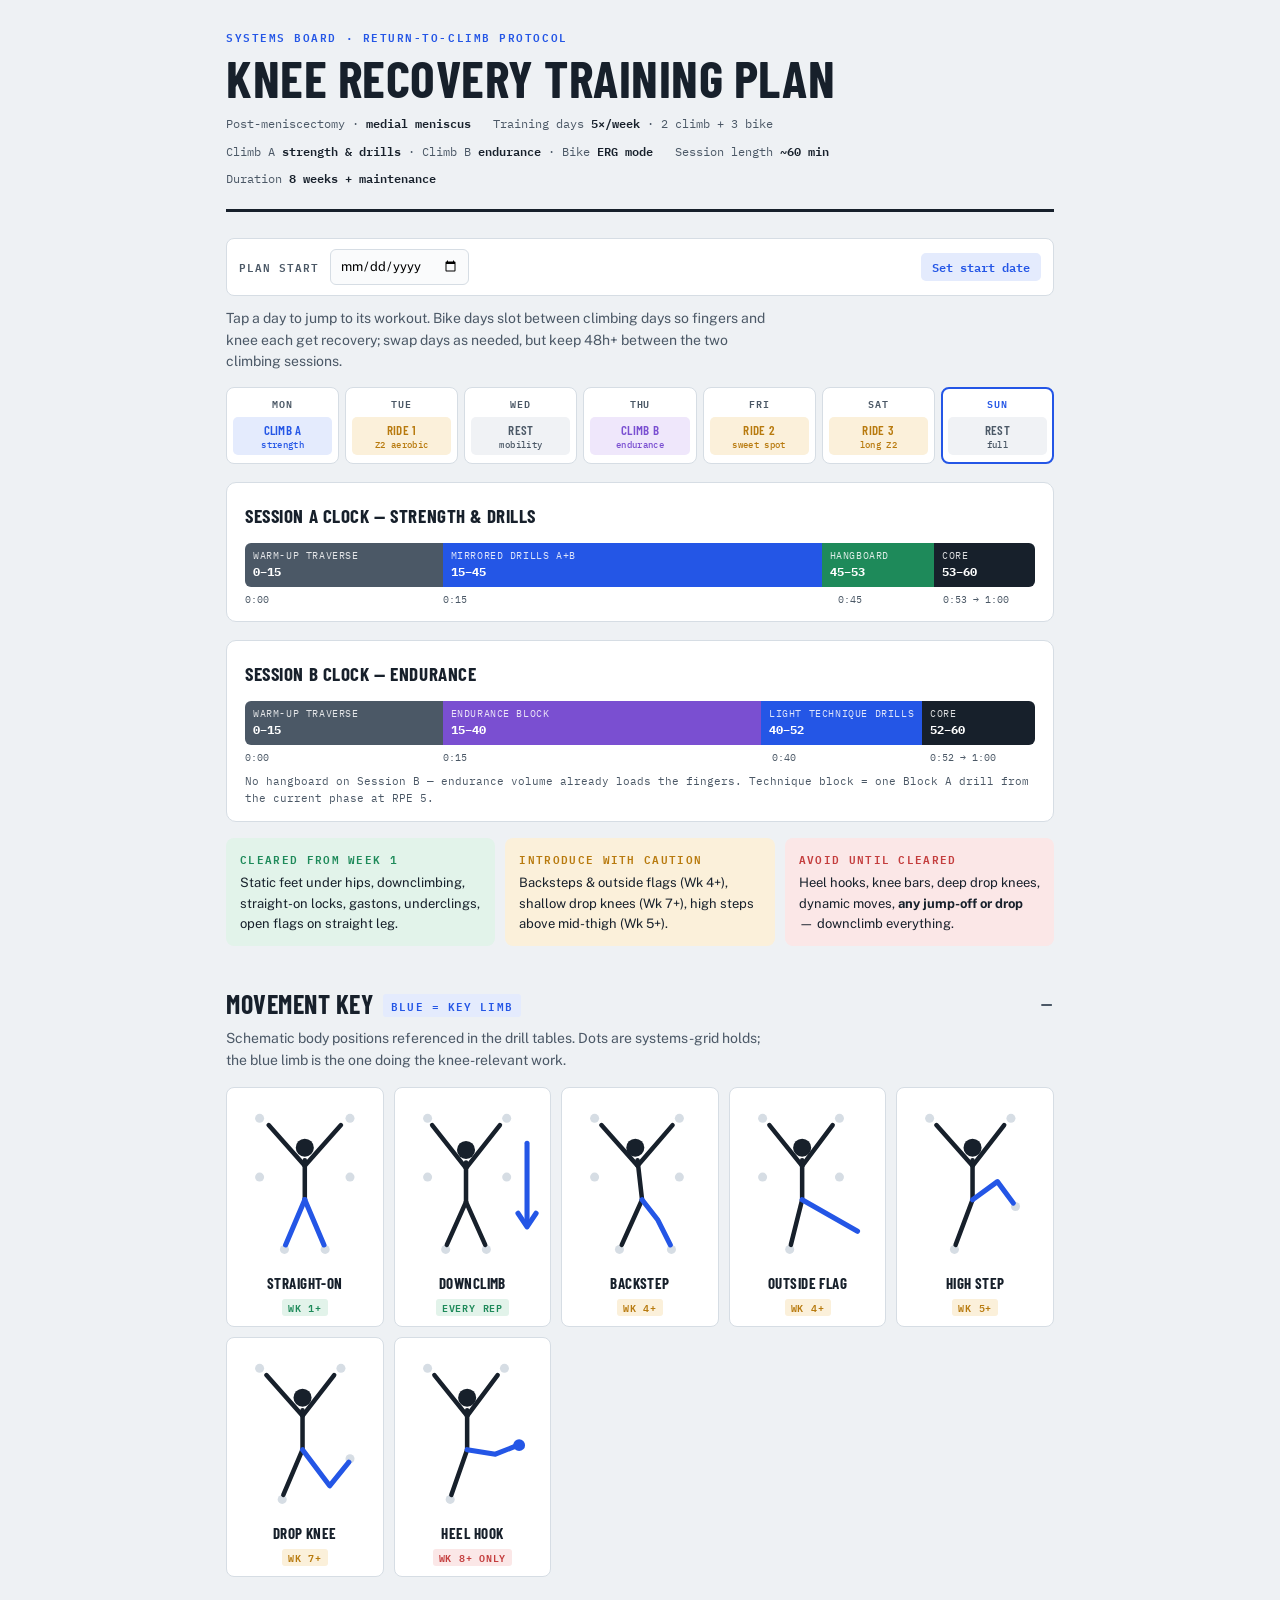
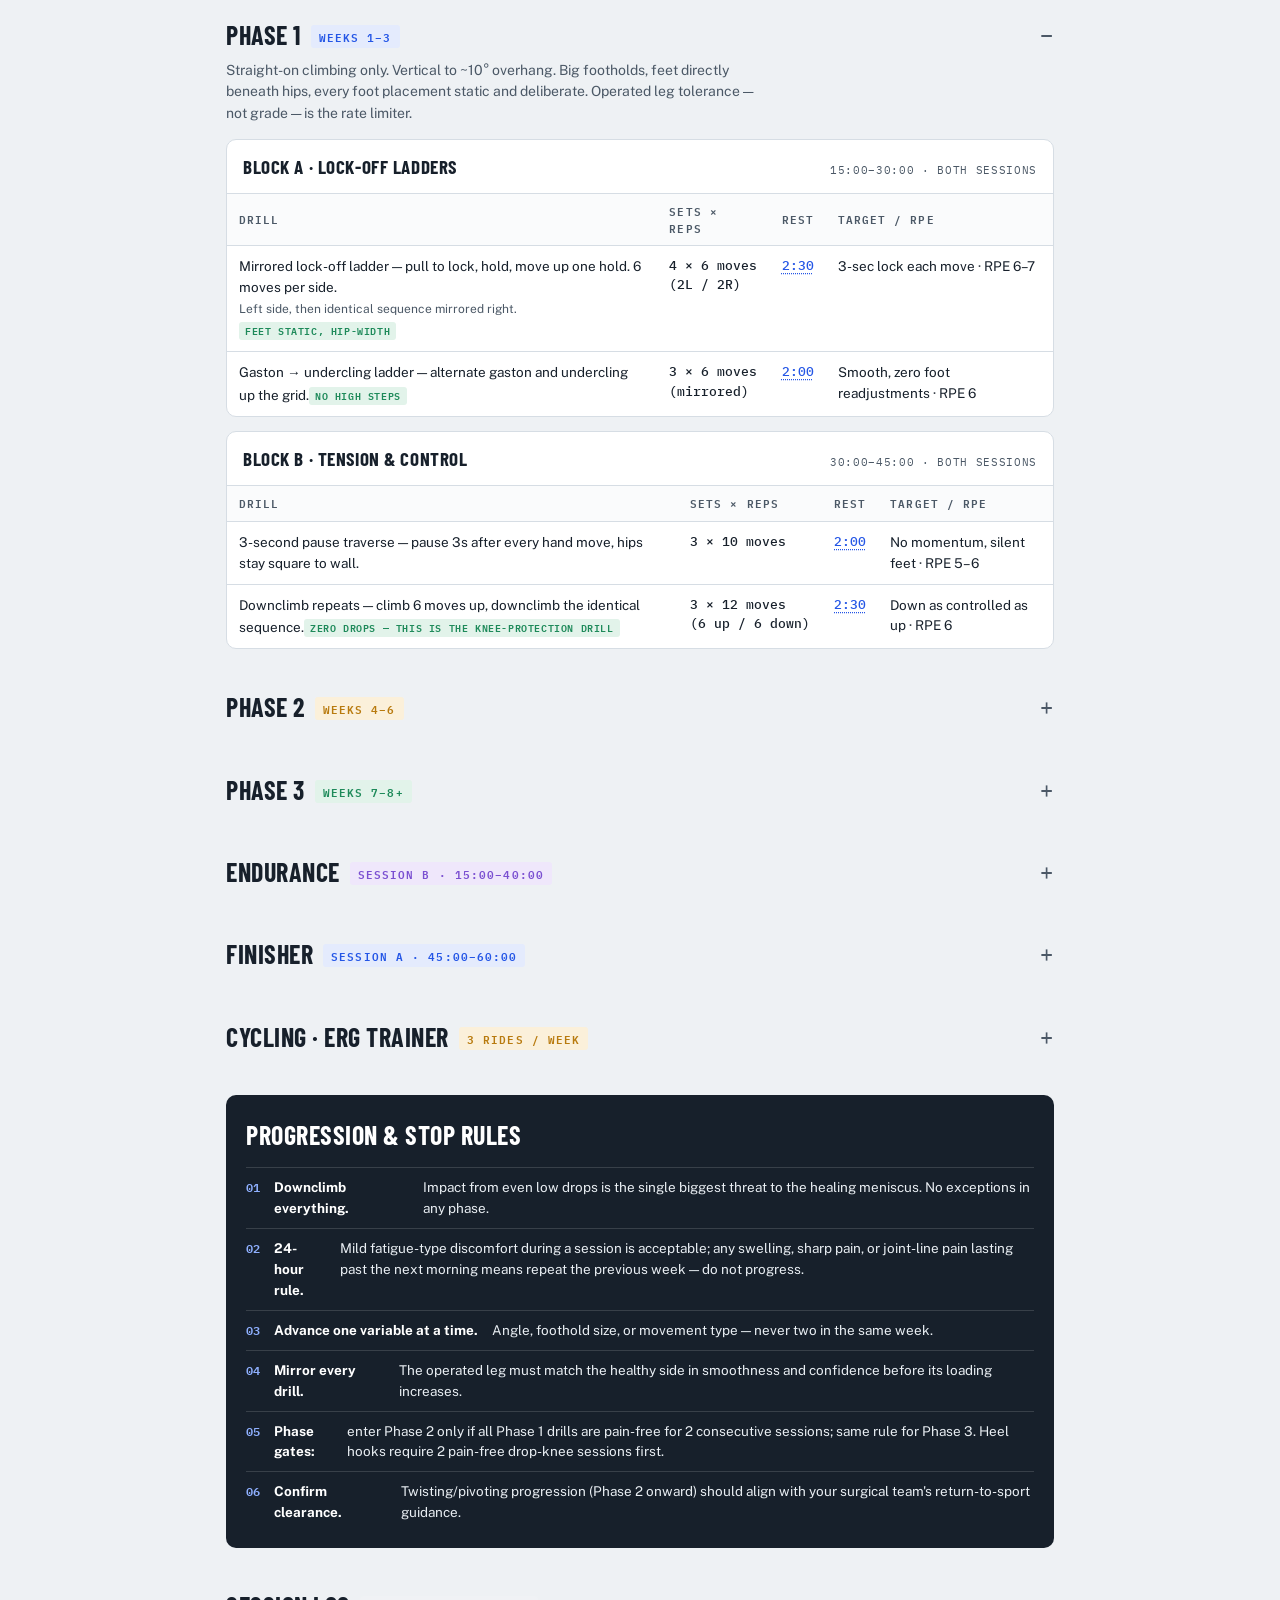
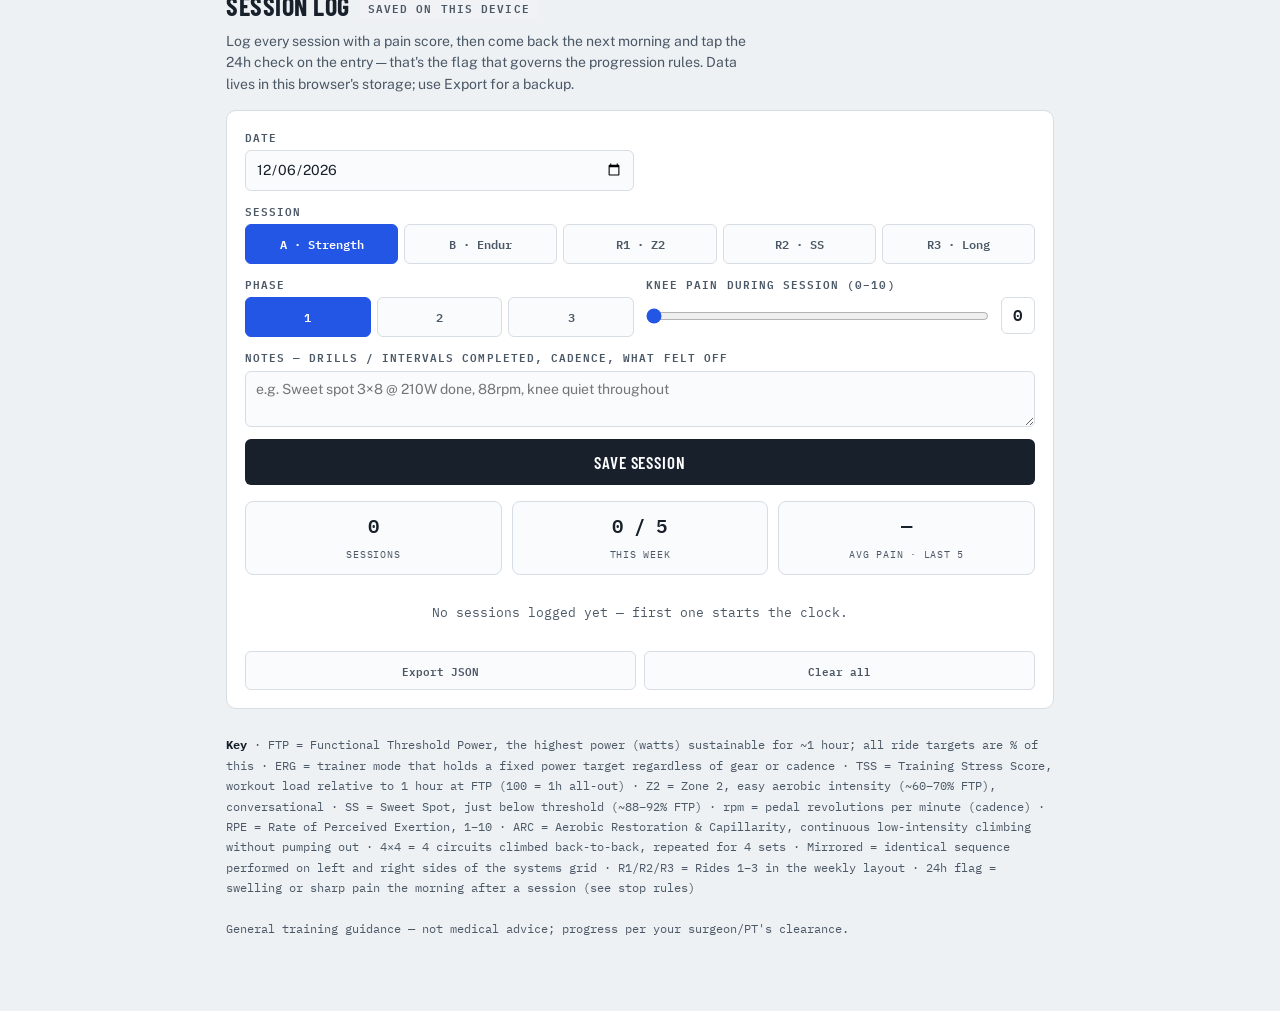
==== index.html @ 2fc97900 "Add files via upload" ====
<!DOCTYPE html>
<html lang="en">
<head>
<meta charset="UTF-8">
<meta name="viewport" content="width=device-width, initial-scale=1.0">
<title>Systems Board · Knee Recovery Training Plan</title>
<meta name="apple-mobile-web-app-capable" content="yes">
<meta name="mobile-web-app-capable" content="yes">
<meta name="apple-mobile-web-app-status-bar-style" content="default">
<meta name="apple-mobile-web-app-title" content="Knee Plan">
<meta name="theme-color" content="#17202B">
<link rel="preconnect" href="https://fonts.googleapis.com">
<link href="https://fonts.googleapis.com/css2?family=Barlow+Condensed:wght@500;600;700&family=Public+Sans:wght@400;500;600&family=IBM+Plex+Mono:wght@400;500;600&display=swap" rel="stylesheet">
<style>
  :root{
    --bg:#EEF1F4;
    --card:#FFFFFF;
    --ink:#17202B;
    --ink-soft:#4B5866;
    --line:#D6DDE4;
    --blue:#2456E6;
    --blue-soft:#E4EBFD;
    --green:#1E8A5A;
    --green-soft:#E2F3EA;
    --amber:#B87A0E;
    --amber-soft:#FBF0DA;
    --red:#C43D3D;
    --red-soft:#FBE7E7;
    --mono:'IBM Plex Mono',monospace;
    --disp:'Barlow Condensed',sans-serif;
    --body:'Public Sans',sans-serif;
  }
  *{margin:0;padding:0;box-sizing:border-box}
  body{background:var(--bg);color:var(--ink);font-family:var(--body);font-size:15px;line-height:1.55;-webkit-font-smoothing:antialiased}
  .wrap{max-width:860px;margin:0 auto;padding:28px 16px 72px}

  /* ---------- header ---------- */
  header{border-bottom:3px solid var(--ink);padding-bottom:20px;margin-bottom:26px}
  .eyebrow{font-family:var(--mono);font-size:11px;letter-spacing:.14em;text-transform:uppercase;color:var(--blue);font-weight:600}
  h1{font-family:var(--disp);font-weight:700;font-size:clamp(34px,6vw,52px);line-height:1.02;text-transform:uppercase;letter-spacing:.01em;margin:6px 0 10px}
  .meta{display:flex;flex-wrap:wrap;gap:8px 22px;font-family:var(--mono);font-size:12px;color:var(--ink-soft)}
  .meta b{color:var(--ink);font-weight:600}

  h2{font-family:var(--disp);font-weight:700;font-size:26px;text-transform:uppercase;letter-spacing:.02em;margin:38px 0 4px;display:flex;align-items:baseline;gap:10px}
  h2 .tag{font-family:var(--mono);font-size:11px;font-weight:600;letter-spacing:.1em;padding:3px 8px;border-radius:3px;text-transform:uppercase;transform:translateY(-3px)}
  .p1 .tag{background:var(--blue-soft);color:var(--blue)}
  .p2 .tag{background:var(--amber-soft);color:var(--amber)}
  .p3 .tag{background:var(--green-soft);color:var(--green)}
  .sub{color:var(--ink-soft);font-size:14px;margin-bottom:14px;max-width:60ch}

  /* ---------- session clock ---------- */
  .clock{background:var(--card);border:1px solid var(--line);border-radius:10px;padding:18px 18px 14px;margin:18px 0 6px}
  .clock h3{font-family:var(--disp);font-size:19px;text-transform:uppercase;letter-spacing:.03em;margin-bottom:12px}
  .bar{display:flex;height:44px;border-radius:6px;overflow:hidden;font-family:var(--mono)}
  .seg{display:flex;flex-direction:column;justify-content:center;padding:0 8px;color:#fff;min-width:0}
  .seg span{font-size:10px;letter-spacing:.06em;text-transform:uppercase;opacity:.85;white-space:nowrap;overflow:hidden;text-overflow:ellipsis}
  .seg b{font-size:12px;white-space:nowrap}
  .ticks{display:flex;font-family:var(--mono);font-size:10px;color:var(--ink-soft);margin-top:5px}
  .ticks div{text-align:left}

  /* ---------- legend ---------- */
  .legend{display:grid;grid-template-columns:repeat(auto-fit,minmax(230px,1fr));gap:10px;margin:16px 0}
  .lg{border-radius:8px;padding:12px 14px;font-size:13px}
  .lg h4{font-family:var(--mono);font-size:11px;letter-spacing:.12em;text-transform:uppercase;margin-bottom:6px;font-weight:600}
  .lg.ok{background:var(--green-soft)} .lg.ok h4{color:var(--green)}
  .lg.cau{background:var(--amber-soft)} .lg.cau h4{color:var(--amber)}
  .lg.no{background:var(--red-soft)} .lg.no h4{color:var(--red)}

  /* ---------- drill tables ---------- */
  .card{background:var(--card);border:1px solid var(--line);border-radius:10px;overflow:hidden;margin:14px 0}
  .card-h{padding:12px 16px;border-bottom:1px solid var(--line);display:flex;justify-content:space-between;align-items:baseline;gap:10px;flex-wrap:wrap}
  .card-h h3{font-family:var(--disp);font-size:19px;text-transform:uppercase;letter-spacing:.03em}
  .card-h .freq{font-family:var(--mono);font-size:11px;color:var(--ink-soft);letter-spacing:.06em;text-transform:uppercase}
  table{width:100%;border-collapse:collapse;font-size:13.5px}
  th{font-family:var(--mono);font-size:10.5px;letter-spacing:.1em;text-transform:uppercase;color:var(--ink-soft);text-align:left;padding:9px 12px;border-bottom:1px solid var(--line);font-weight:600;background:#FAFBFC}
  td{padding:10px 12px;border-bottom:1px solid var(--line);vertical-align:top}
  tr:last-child td{border-bottom:none}
  td.num{font-family:var(--mono);font-size:12.5px;white-space:nowrap;font-weight:500}
  td .note{display:block;color:var(--ink-soft);font-size:12px;margin-top:2px}
  .knee{display:inline-block;font-family:var(--mono);font-size:10px;font-weight:600;letter-spacing:.06em;padding:1px 6px;border-radius:3px;margin-top:4px;text-transform:uppercase}
  .knee.ok{background:var(--green-soft);color:var(--green)}
  .knee.cau{background:var(--amber-soft);color:var(--amber)}

  /* ---------- rules ---------- */
  .rules{background:var(--ink);color:#E9EEF3;border-radius:10px;padding:20px 20px 16px;margin-top:34px}
  .rules h2{color:#fff;margin:0 0 12px}
  .rules ol{list-style:none;counter-reset:r}
  .rules li{counter-increment:r;display:flex;gap:14px;padding:9px 0;border-top:1px solid rgba(255,255,255,.14);font-size:13.5px}
  .rules li::before{content:counter(r,decimal-leading-zero);font-family:var(--mono);color:#8FB0FF;font-size:12px;font-weight:600;padding-top:1px}
  .rules b{color:#fff}

  /* ---------- movement key ---------- */
  .movekey{display:grid;grid-template-columns:repeat(auto-fit,minmax(150px,1fr));gap:10px;margin:16px 0 6px}
  .mk{background:var(--card);border:1px solid var(--line);border-radius:8px;padding:10px 10px 8px;text-align:center}
  .mk svg{width:100%;height:auto;display:block}
  .mk h5{font-family:var(--disp);font-size:15px;text-transform:uppercase;letter-spacing:.03em;margin-top:4px}
  .mk .stat{font-family:var(--mono);font-size:9.5px;font-weight:600;letter-spacing:.08em;text-transform:uppercase;display:inline-block;padding:1px 6px;border-radius:3px;margin-top:3px}
  .mk .stat.ok{background:var(--green-soft);color:var(--green)}
  .mk .stat.cau{background:var(--amber-soft);color:var(--amber)}
  .mk .stat.no{background:var(--red-soft);color:var(--red)}
  .fig{stroke:var(--ink);stroke-width:4;stroke-linecap:round;stroke-linejoin:round;fill:none}
  .fig-acc{stroke:var(--blue);stroke-width:4.5;stroke-linecap:round;stroke-linejoin:round;fill:none}
  .hold{fill:var(--line)}
  .head{fill:var(--ink)}

  /* ---------- weekly layout ---------- */
  .week{display:grid;grid-template-columns:repeat(7,1fr);gap:6px;margin:14px 0 4px}
  .day{background:var(--card);border:1px solid var(--line);border-radius:8px;padding:8px 6px;text-align:center;min-width:0}
  .day h6{font-family:var(--mono);font-size:9.5px;letter-spacing:.1em;text-transform:uppercase;color:var(--ink-soft);margin-bottom:6px;font-weight:600}
  .day .act{font-family:var(--disp);font-size:13px;font-weight:600;text-transform:uppercase;letter-spacing:.02em;line-height:1.15;border-radius:5px;padding:6px 2px}
  .day .act small{display:block;font-family:var(--mono);font-size:8.5px;font-weight:500;letter-spacing:.04em;margin-top:2px;text-transform:none}
  .act.climb-a{background:var(--blue-soft);color:var(--blue)}
  .act.climb-b{background:#EFE7FB;color:#7A4FD1}
  .act.bike{background:var(--amber-soft);color:var(--amber)}
  .act.rest{background:#F0F2F5;color:var(--ink-soft)}
  .act[data-target]{cursor:pointer;-webkit-tap-highlight-color:transparent}
  .act[data-target]:active{opacity:.75}
  #ride1,#ride2,#ride3,#endurance,#phase1,#phase2,#phase3{scroll-margin-top:12px}
  .day.today{border:2px solid var(--blue);padding:7px 5px}
  .day.today h6{color:var(--blue)}

  /* ---------- plan start / week badge ---------- */
  .start-row{display:flex;align-items:center;gap:10px;background:var(--card);border:1px solid var(--line);border-radius:8px;padding:10px 12px;margin:0 0 12px;flex-wrap:wrap}
  .start-row label{font-family:var(--mono);font-size:10.5px;letter-spacing:.1em;text-transform:uppercase;color:var(--ink-soft);font-weight:600}
  .start-row input{border:1px solid var(--line);border-radius:6px;padding:6px 9px;font-family:var(--body);font-size:13px;background:#FAFBFC;-webkit-appearance:none;appearance:none;height:36px;min-width:0}
  .start-row .wkbadge{margin-left:auto;font-family:var(--mono);font-size:12px;font-weight:600;background:var(--blue-soft);color:var(--blue);padding:5px 11px;border-radius:5px;white-space:nowrap}

  /* ---------- rest timer ---------- */
  .t-timer{color:var(--blue);text-decoration:underline dotted;text-underline-offset:3px;cursor:pointer;-webkit-tap-highlight-color:transparent}
  #timerbar{position:fixed;left:12px;right:12px;bottom:14px;max-width:836px;margin:0 auto;background:var(--ink);color:#fff;border-radius:10px;padding:13px 18px;display:none;align-items:center;gap:14px;font-family:var(--mono);z-index:50;box-shadow:0 8px 22px rgba(23,32,43,.3);cursor:pointer}
  #timerbar.on{display:flex}
  #timerbar.done{background:var(--green)}
  #timerbar b{font-size:24px;font-weight:600;letter-spacing:.02em}
  #timerbar span{font-size:10.5px;letter-spacing:.08em;text-transform:uppercase;opacity:.8}
  @media (max-width:560px){.week{grid-template-columns:repeat(4,1fr)}.week .day:nth-child(n+5){grid-column:span 1}}

  /* ---------- collapsible sections ---------- */
  details.sec>summary{list-style:none;cursor:pointer;-webkit-tap-highlight-color:transparent}
  details.sec>summary::-webkit-details-marker{display:none}
  details.sec>summary h2{user-select:none}
  details.sec>summary h2::after{content:'+';margin-left:auto;font-family:var(--mono);font-size:22px;font-weight:400;color:var(--ink-soft);transform:translateY(-2px)}
  details.sec[open]>summary h2::after{content:'\2013'}
  details.sec>summary:hover h2::after{color:var(--blue)}

  /* ---------- session log ---------- */
  .log{background:var(--card);border:1px solid var(--line);border-radius:10px;padding:18px;margin-top:14px}
  .log-form{display:grid;grid-template-columns:1fr 1fr;gap:12px}
  .lf{display:flex;flex-direction:column;gap:5px;min-width:0}
  .lf label{font-family:var(--mono);font-size:10.5px;letter-spacing:.1em;text-transform:uppercase;color:var(--ink-soft);font-weight:600}
  .lf input[type=date],.lf textarea{border:1px solid var(--line);border-radius:6px;padding:9px 10px;font-family:var(--body);font-size:14px;color:var(--ink);background:#FAFBFC;width:100%}
  .lf input[type=date]{-webkit-appearance:none;appearance:none;min-width:0;height:41px;text-align:left;display:block;-webkit-text-align:left}
  .lf input[type=date]::-webkit-date-and-time-value{text-align:left;margin:0}
  .lf textarea{resize:vertical;min-height:56px}
  .lf.full{grid-column:1 / -1}
  .seg-btns{display:flex;gap:6px;flex-wrap:wrap}
  .seg-btns button{flex:1;min-width:72px;border:1px solid var(--line);background:#FAFBFC;border-radius:6px;padding:9px 4px;font-family:var(--mono);font-size:12px;font-weight:600;color:var(--ink-soft);cursor:pointer;white-space:nowrap}
  .seg-btns button.on{background:var(--blue);border-color:var(--blue);color:#fff}
  .pain-row{display:flex;align-items:center;gap:12px}
  .pain-row input[type=range]{flex:1;accent-color:var(--blue)}
  .pain-val{font-family:var(--mono);font-size:16px;font-weight:600;min-width:34px;text-align:center;border:1px solid var(--line);border-radius:6px;padding:5px 0}
  .save-btn{grid-column:1 / -1;background:var(--ink);color:#fff;border:none;border-radius:6px;padding:13px;font-family:var(--disp);font-size:17px;font-weight:600;text-transform:uppercase;letter-spacing:.05em;cursor:pointer}
  .save-btn:active{opacity:.85}
  .log-stats{display:grid;grid-template-columns:repeat(3,1fr);gap:10px;margin:16px 0 4px}
  .stat-box{background:#FAFBFC;border:1px solid var(--line);border-radius:8px;padding:10px;text-align:center}
  .stat-box b{display:block;font-family:var(--mono);font-size:19px;font-weight:600}
  .stat-box span{font-family:var(--mono);font-size:9.5px;letter-spacing:.08em;text-transform:uppercase;color:var(--ink-soft)}
  .trend{display:flex;align-items:flex-end;gap:3px;height:36px;margin:10px 0 2px}
  .trend div{flex:1;background:var(--blue);border-radius:2px 2px 0 0;min-height:3px;opacity:.85}
  .trend div.hi{background:var(--red)}
  .trend-label{font-family:var(--mono);font-size:9.5px;letter-spacing:.08em;text-transform:uppercase;color:var(--ink-soft)}
  .entries{margin-top:14px;display:flex;flex-direction:column;gap:8px}
  .entry{border:1px solid var(--line);border-radius:8px;padding:10px 12px;font-size:13px}
  .entry-top{display:flex;flex-wrap:wrap;gap:6px 10px;align-items:center;font-family:var(--mono);font-size:11.5px}
  .entry-top .d{font-weight:600}
  .chip{font-size:9.5px;font-weight:600;letter-spacing:.06em;text-transform:uppercase;padding:1px 7px;border-radius:3px}
  .chip.a{background:var(--blue-soft);color:var(--blue)} .chip.b{background:#EFE7FB;color:#7A4FD1} .chip.r{background:var(--amber-soft);color:var(--amber)}
  .chip.p{background:#F0F2F5;color:var(--ink-soft)}
  .chip.pain-lo{background:var(--green-soft);color:var(--green)} .chip.pain-md{background:var(--amber-soft);color:var(--amber)} .chip.pain-hi{background:var(--red-soft);color:var(--red)}
  .entry .note-txt{color:var(--ink-soft);margin-top:5px;font-size:12.5px}
  .entry-actions{display:flex;gap:8px;margin-top:8px}
  .entry-actions button{border:1px solid var(--line);background:#FAFBFC;border-radius:5px;padding:4px 10px;font-family:var(--mono);font-size:10.5px;font-weight:600;cursor:pointer;color:var(--ink-soft)}
  .entry-actions button.flag-on{background:var(--red-soft);border-color:var(--red);color:var(--red)}
  .entry-actions button.flag-ok{background:var(--green-soft);border-color:var(--green);color:var(--green)}
  .log-tools{display:flex;gap:8px;margin-top:14px}
  .log-tools button{flex:1;border:1px solid var(--line);background:#FAFBFC;border-radius:6px;padding:9px;font-family:var(--mono);font-size:11px;font-weight:600;color:var(--ink-soft);cursor:pointer}
  .empty-log{text-align:center;color:var(--ink-soft);font-size:13px;padding:14px 0;font-family:var(--mono)}
  @media (max-width:560px){.log-form{grid-template-columns:1fr}.log-stats{grid-template-columns:repeat(3,1fr)}}

  footer{margin-top:26px;font-size:12px;color:var(--ink-soft);font-family:var(--mono);line-height:1.7}

  @media print{body{background:#fff}.wrap{padding:0}.card,.clock{break-inside:avoid}}
  @media (max-width:560px){
    th:nth-child(4),td:nth-child(4){display:none}
    .seg span{display:none}
  }
</style>
</head>
<body>
<div class="wrap">

<header>
  <div class="eyebrow">Systems Board · Return-to-Climb Protocol</div>
  <h1>Knee Recovery Training Plan</h1>
  <div class="meta">
    <div>Post-meniscectomy · <b>medial meniscus</b></div>
    <div>Training days <b>5×/week</b> · 2 climb + 3 bike</div>
    <div>Climb A <b>strength &amp; drills</b> · Climb B <b>endurance</b> · Bike <b>ERG mode</b></div>
    <div>Session length <b>~60 min</b></div>
    <div>Duration <b>8 weeks + maintenance</b></div>
  </div>
</header>

<!-- WEEKLY LAYOUT -->
<div class="week-nav">
  <div class="start-row">
    <label for="start-date">Plan start</label>
    <input type="date" id="start-date">
    <div class="wkbadge" id="wk-badge">Set start date</div>
  </div>
  <p class="sub" style="margin-top:0">Tap a day to jump to its workout. Bike days slot between climbing days so fingers and knee each get recovery; swap days as needed, but keep 48h+ between the two climbing sessions.</p>
  <div class="week">
    <div class="day"><h6>Mon</h6><div class="act climb-a" data-target="phase">Climb A<small>strength</small></div></div>
    <div class="day"><h6>Tue</h6><div class="act bike" data-target="#ride1">Ride 1<small>Z2 aerobic</small></div></div>
    <div class="day"><h6>Wed</h6><div class="act rest">Rest<small>mobility</small></div></div>
    <div class="day"><h6>Thu</h6><div class="act climb-b" data-target="#endurance">Climb B<small>endurance</small></div></div>
    <div class="day"><h6>Fri</h6><div class="act bike" data-target="#ride2">Ride 2<small>sweet spot</small></div></div>
    <div class="day"><h6>Sat</h6><div class="act bike" data-target="#ride3">Ride 3<small>long Z2</small></div></div>
    <div class="day"><h6>Sun</h6><div class="act rest">Rest<small>full</small></div></div>
  </div>
</div>

<!-- SESSION CLOCK -->
<div class="clock">
  <h3>Session A Clock — Strength &amp; Drills</h3>
  <div class="bar">
    <div class="seg" style="flex:15;background:#4B5866"><span>Warm-up traverse</span><b>0–15</b></div>
    <div class="seg" style="flex:30;background:#2456E6"><span>Mirrored drills A+B</span><b>15–45</b></div>
    <div class="seg" style="flex:8;background:#1E8A5A"><span>Hangboard</span><b>45–53</b></div>
    <div class="seg" style="flex:7;background:#17202B"><span>Core</span><b>53–60</b></div>
  </div>
  <div class="ticks">
    <div style="flex:15">0:00</div><div style="flex:30">0:15</div><div style="flex:8">0:45</div><div style="flex:7">0:53&nbsp;→&nbsp;1:00</div>
  </div>
</div>

<div class="clock">
  <h3>Session B Clock — Endurance</h3>
  <div class="bar">
    <div class="seg" style="flex:15;background:#4B5866"><span>Warm-up traverse</span><b>0–15</b></div>
    <div class="seg" style="flex:25;background:#7A4FD1"><span>Endurance block</span><b>15–40</b></div>
    <div class="seg" style="flex:12;background:#2456E6"><span>Light technique drills</span><b>40–52</b></div>
    <div class="seg" style="flex:8;background:#17202B"><span>Core</span><b>52–60</b></div>
  </div>
  <div class="ticks">
    <div style="flex:15">0:00</div><div style="flex:25">0:15</div><div style="flex:12">0:40</div><div style="flex:8">0:52&nbsp;→&nbsp;1:00</div>
  </div>
  <p style="font-family:var(--mono);font-size:11px;color:var(--ink-soft);margin-top:8px">No hangboard on Session B — endurance volume already loads the fingers. Technique block = one Block A drill from the current phase at RPE 5.</p>
</div>

<!-- LEGEND -->
<div class="legend">
  <div class="lg ok"><h4>Cleared from Week 1</h4>Static feet under hips, downclimbing, straight-on locks, gastons, underclings, open flags on straight leg.</div>
  <div class="lg cau"><h4>Introduce with caution</h4>Backsteps &amp; outside flags (Wk 4+), shallow drop knees (Wk 7+), high steps above mid-thigh (Wk 5+).</div>
  <div class="lg no"><h4>Avoid until cleared</h4>Heel hooks, knee bars, deep drop knees, dynamic moves, <b>any jump-off or drop</b> — downclimb everything.</div>
</div>

<!-- MOVEMENT KEY -->
<details class="sec" open>
<summary><h2>Movement Key <span class="tag" style="background:var(--blue-soft);color:var(--blue)">Blue = key limb</span></h2></summary>
<p class="sub">Schematic body positions referenced in the drill tables. Dots are systems-grid holds; the blue limb is the one doing the knee-relevant work.</p>
<div class="movekey">

  <div class="mk">
    <svg viewBox="0 0 120 150" role="img" aria-label="Straight-on position, feet under hips">
      <circle class="hold" cx="20" cy="18" r="4"/><circle class="hold" cx="100" cy="18" r="4"/>
      <circle class="hold" cx="20" cy="70" r="4"/><circle class="hold" cx="100" cy="70" r="4"/>
      <circle class="hold" cx="42" cy="134" r="4"/><circle class="hold" cx="78" cy="134" r="4"/>
      <line class="fig" x1="60" y1="60" x2="28" y2="24"/><line class="fig" x1="60" y1="60" x2="92" y2="24"/>
      <line class="fig" x1="60" y1="55" x2="60" y2="90"/>
      <line class="fig-acc" x1="60" y1="90" x2="43" y2="130"/><line class="fig-acc" x1="60" y1="90" x2="77" y2="130"/>
      <circle class="head" cx="60" cy="44" r="8"/>
    </svg>
    <h5>Straight-On</h5>
    <span class="stat ok">Wk 1+</span>
  </div>

  <div class="mk">
    <svg viewBox="0 0 120 150" role="img" aria-label="Downclimbing with control">
      <circle class="hold" cx="20" cy="18" r="4"/><circle class="hold" cx="90" cy="18" r="4"/>
      <circle class="hold" cx="20" cy="70" r="4"/><circle class="hold" cx="90" cy="70" r="4"/>
      <circle class="hold" cx="36" cy="134" r="4"/><circle class="hold" cx="72" cy="134" r="4"/>
      <line class="fig" x1="54" y1="62" x2="24" y2="24"/><line class="fig" x1="54" y1="62" x2="84" y2="24"/>
      <line class="fig" x1="54" y1="57" x2="54" y2="92"/>
      <line class="fig" x1="54" y1="92" x2="37" y2="130"/><line class="fig" x1="54" y1="92" x2="71" y2="130"/>
      <circle class="head" cx="54" cy="46" r="8"/>
      <line class="fig-acc" x1="108" y1="40" x2="108" y2="112"/>
      <polyline class="fig-acc" points="100,102 108,114 116,102"/>
    </svg>
    <h5>Downclimb</h5>
    <span class="stat ok">Every rep</span>
  </div>

  <div class="mk">
    <svg viewBox="0 0 120 150" role="img" aria-label="Backstep on outside edge">
      <circle class="hold" cx="20" cy="18" r="4"/><circle class="hold" cx="95" cy="18" r="4"/>
      <circle class="hold" cx="20" cy="70" r="4"/><circle class="hold" cx="95" cy="70" r="4"/>
      <circle class="hold" cx="42" cy="134" r="4"/><circle class="hold" cx="88" cy="134" r="4"/>
      <line class="fig" x1="58" y1="60" x2="26" y2="24"/><line class="fig" x1="58" y1="60" x2="89" y2="24"/>
      <line class="fig" x1="58" y1="55" x2="62" y2="90"/>
      <line class="fig" x1="62" y1="90" x2="44" y2="130"/>
      <polyline class="fig-acc" points="62,90 76,108 87,130"/>
      <circle class="head" cx="56" cy="44" r="8"/>
    </svg>
    <h5>Backstep</h5>
    <span class="stat cau">Wk 4+</span>
  </div>

  <div class="mk">
    <svg viewBox="0 0 120 150" role="img" aria-label="Outside flag with straight leg">
      <circle class="hold" cx="20" cy="18" r="4"/><circle class="hold" cx="88" cy="18" r="4"/>
      <circle class="hold" cx="20" cy="70" r="4"/><circle class="hold" cx="88" cy="70" r="4"/>
      <circle class="hold" cx="44" cy="134" r="4"/>
      <line class="fig" x1="55" y1="60" x2="26" y2="24"/><line class="fig" x1="55" y1="60" x2="82" y2="24"/>
      <line class="fig" x1="55" y1="55" x2="55" y2="90"/>
      <line class="fig" x1="55" y1="90" x2="45" y2="130"/>
      <line class="fig-acc" x1="55" y1="90" x2="104" y2="118"/>
      <circle class="head" cx="55" cy="44" r="8"/>
    </svg>
    <h5>Outside Flag</h5>
    <span class="stat cau">Wk 4+</span>
  </div>

  <div class="mk">
    <svg viewBox="0 0 120 150" role="img" aria-label="High step to mid-thigh hold">
      <circle class="hold" cx="20" cy="18" r="4"/><circle class="hold" cx="92" cy="18" r="4"/>
      <circle class="hold" cx="96" cy="96" r="4"/>
      <circle class="hold" cx="42" cy="134" r="4"/>
      <line class="fig" x1="58" y1="60" x2="26" y2="24"/><line class="fig" x1="58" y1="60" x2="86" y2="24"/>
      <line class="fig" x1="58" y1="55" x2="58" y2="90"/>
      <line class="fig" x1="58" y1="90" x2="43" y2="130"/>
      <polyline class="fig-acc" points="58,90 80,74 94,93"/>
      <circle class="head" cx="58" cy="44" r="8"/>
    </svg>
    <h5>High Step</h5>
    <span class="stat cau">Wk 5+</span>
  </div>

  <div class="mk">
    <svg viewBox="0 0 120 150" role="img" aria-label="Shallow drop knee, knee rotated downward">
      <circle class="hold" cx="20" cy="18" r="4"/><circle class="hold" cx="92" cy="18" r="4"/>
      <circle class="hold" cx="100" cy="98" r="4"/>
      <circle class="hold" cx="40" cy="134" r="4"/>
      <line class="fig" x1="58" y1="60" x2="26" y2="24"/><line class="fig" x1="58" y1="60" x2="86" y2="24"/>
      <line class="fig" x1="58" y1="55" x2="58" y2="90"/>
      <line class="fig" x1="58" y1="90" x2="41" y2="130"/>
      <polyline class="fig-acc" points="58,90 82,122 99,101"/>
      <circle class="head" cx="58" cy="44" r="8"/>
    </svg>
    <h5>Drop Knee</h5>
    <span class="stat cau">Wk 7+</span>
  </div>

  <div class="mk">
    <svg viewBox="0 0 120 150" role="img" aria-label="Heel hook at hip height">
      <circle class="hold" cx="20" cy="18" r="4"/><circle class="hold" cx="88" cy="18" r="4"/>
      <circle class="hold" cx="102" cy="86" r="4"/>
      <circle class="hold" cx="40" cy="134" r="4"/>
      <line class="fig" x1="55" y1="60" x2="26" y2="24"/><line class="fig" x1="55" y1="60" x2="82" y2="24"/>
      <line class="fig" x1="55" y1="55" x2="55" y2="90"/>
      <line class="fig" x1="55" y1="90" x2="41" y2="130"/>
      <polyline class="fig-acc" points="55,90 80,94 100,86"/>
      <circle class="fig-acc" cx="101" cy="86" r="3" style="fill:var(--blue)"/>
      <circle class="head" cx="55" cy="44" r="8"/>
    </svg>
    <h5>Heel Hook</h5>
    <span class="stat no">Wk 8+ only</span>
  </div>

</div>
</details>

<!-- PHASE 1 -->
<details class="sec phase" id="phase1" open>
<summary><h2 class="p1">Phase 1 <span class="tag">Weeks 1–3</span></h2></summary>
<p class="sub">Straight-on climbing only. Vertical to ~10° overhang. Big footholds, feet directly beneath hips, every foot placement static and deliberate. Operated leg tolerance — not grade — is the rate limiter.</p>

<div class="card">
  <div class="card-h"><h3>Block A · Lock-off Ladders</h3><div class="freq">15:00–30:00 · both sessions</div></div>
  <table>
    <tr><th>Drill</th><th>Sets × Reps</th><th>Rest</th><th>Target / RPE</th></tr>
    <tr>
      <td>Mirrored lock-off ladder — pull to lock, hold, move up one hold. 6 moves per side.<span class="note">Left side, then identical sequence mirrored right.</span><span class="knee ok">Feet static, hip-width</span></td>
      <td class="num">4 × 6 moves<br>(2L / 2R)</td>
      <td class="num">2:30</td>
      <td>3-sec lock each move · RPE 6–7</td>
    </tr>
    <tr>
      <td>Gaston → undercling ladder — alternate gaston and undercling up the grid.<span class="knee ok">No high steps</span></td>
      <td class="num">3 × 6 moves<br>(mirrored)</td>
      <td class="num">2:00</td>
      <td>Smooth, zero foot readjustments · RPE 6</td>
    </tr>
  </table>
</div>

<div class="card">
  <div class="card-h"><h3>Block B · Tension &amp; Control</h3><div class="freq">30:00–45:00 · both sessions</div></div>
  <table>
    <tr><th>Drill</th><th>Sets × Reps</th><th>Rest</th><th>Target / RPE</th></tr>
    <tr>
      <td>3-second pause traverse — pause 3s after every hand move, hips stay square to wall.</td>
      <td class="num">3 × 10 moves</td>
      <td class="num">2:00</td>
      <td>No momentum, silent feet · RPE 5–6</td>
    </tr>
    <tr>
      <td>Downclimb repeats — climb 6 moves up, downclimb the identical sequence.<span class="knee ok">Zero drops — this is the knee-protection drill</span></td>
      <td class="num">3 × 12 moves<br>(6 up / 6 down)</td>
      <td class="num">2:30</td>
      <td>Down as controlled as up · RPE 6</td>
    </tr>
  </table>
</div>

</details>

<!-- PHASE 2 -->
<details class="sec phase" id="phase2">
<summary><h2 class="p2">Phase 2 <span class="tag">Weeks 4–6</span></h2></summary>
<p class="sub">Gentle knee involvement begins. Add shallow backsteps and outside flags — the foot must pivot freely; never lock the foot and twist. Steps may rise to mid-thigh from Week 5. Angle to ~20° overhang if pain-free.</p>

<div class="card">
  <div class="card-h"><h3>Block A · Rotational Prep</h3><div class="freq">15:00–30:00 · both sessions</div></div>
  <table>
    <tr><th>Drill</th><th>Sets × Reps</th><th>Rest</th><th>Target / RPE</th></tr>
    <tr>
      <td>Shallow backstep ladder — outside edge, hip turns in ≤45°, 6 moves per side.<span class="knee cau">Foot pivots freely on hold</span></td>
      <td class="num">4 × 6 moves<br>(2L / 2R)</td>
      <td class="num">2:30</td>
      <td>Compare op-leg vs. non-op tolerance · RPE 6</td>
    </tr>
    <tr>
      <td>Outside flag circuit — flag the free leg on every second move.<span class="knee cau">Straight flagging leg only</span></td>
      <td class="num">3 × 8 moves<br>(mirrored)</td>
      <td class="num">2:00</td>
      <td>Hip stays close to wall · RPE 6–7</td>
    </tr>
  </table>
</div>

<div class="card">
  <div class="card-h"><h3>Block B · Loaded Control</h3><div class="freq">30:00–45:00 · both sessions</div></div>
  <table>
    <tr><th>Drill</th><th>Sets × Reps</th><th>Rest</th><th>Target / RPE</th></tr>
    <tr>
      <td>Mid-thigh high-step repeats — deliberate high step, weight through the whole foot, stand up slowly (3s).<span class="knee cau">Wk 5+ only · alternate legs each rep</span></td>
      <td class="num">3 × 6 reps<br>(3 per leg)</td>
      <td class="num">2:30</td>
      <td>No knee wobble on stand-up · RPE 7</td>
    </tr>
    <tr>
      <td>3-second pause ladder on smaller feet — Phase 1 pause drill, footholds one size down.</td>
      <td class="num">3 × 8 moves</td>
      <td class="num">2:00</td>
      <td>Core holds the pause, not arms · RPE 7</td>
    </tr>
  </table>
</div>

</details>

<!-- PHASE 3 -->
<details class="sec phase" id="phase3">
<summary><h2 class="p3">Phase 3 <span class="tag">Weeks 7–8+</span></h2></summary>
<p class="sub">Reintroduce rotation properly. Shallow drop knees on big holds, mirrored so the operated knee is directly compared against the healthy side. Heel hooks come absolutely last — they load the meniscus and hamstring attachment more than expected.</p>

<div class="card">
  <div class="card-h"><h3>Block A · Drop Knee Progression</h3><div class="freq">15:00–30:00 · both sessions</div></div>
  <table>
    <tr><th>Drill</th><th>Sets × Reps</th><th>Rest</th><th>Target / RPE</th></tr>
    <tr>
      <td>Shallow drop knee holds — big foothold, knee rotates ≤45° down, hold the position statically.<span class="knee cau">Ease in over 2s · never snap into it</span></td>
      <td class="num">4 × 5 reps ×<br>5s hold (mirrored)</td>
      <td class="num">2:30</td>
      <td>Zero sharp/joint-line pain · RPE 6</td>
    </tr>
    <tr>
      <td>Drop knee ladder — link 4 moves using a shallow drop knee on alternating sides.</td>
      <td class="num">3 × 4 moves<br>(mirrored)</td>
      <td class="num">2:30</td>
      <td>Op-leg matches non-op smoothness · RPE 7</td>
    </tr>
  </table>
</div>

<div class="card">
  <div class="card-h"><h3>Block B · Integration</h3><div class="freq">30:00–45:00 · both sessions</div></div>
  <table>
    <tr><th>Drill</th><th>Sets × Reps</th><th>Rest</th><th>Target / RPE</th></tr>
    <tr>
      <td>Mixed-pattern circuit — 8 moves combining backstep, flag, high step, and one shallow drop knee.</td>
      <td class="num">4 × 8 moves<br>(mirrored)</td>
      <td class="num">3:00</td>
      <td>Fluid linking, no hesitation · RPE 7–8</td>
    </tr>
    <tr>
      <td>Heel hook introduction — large hold at hip height, load progressively to ~50% effort. <span class="note">Only if all drop-knee work is pain-free for 2 full sessions.</span><span class="knee cau">Wk 8+ · stop at any posterior knee pain</span></td>
      <td class="num">2 × 4 reps ×<br>5s (per leg)</td>
      <td class="num">2:00</td>
      <td>Sub-maximal only · RPE 5</td>
    </tr>
  </table>
</div>

</details>

<!-- ENDURANCE -->
<details class="sec" id="endurance">
<summary><h2>Endurance <span class="tag" style="background:#EFE7FB;color:#7A4FD1">Session B · 15:00–40:00</span></h2></summary>
<p class="sub">Endurance work runs on Session B each week and progresses alongside the drill phases. It's knee-friendly by design — low intensity, big holds, static feet — so it starts in Week 1. On ARC blocks you should be able to hold a conversation; a deep forearm pump means the wall is too steep or the holds too small.</p>

<div class="card">
  <div class="card-h"><h3>Phase 1 · Aerobic Base (Wks 1–3)</h3><div class="freq">Vertical wall · jugs only</div></div>
  <table>
    <tr><th>Workout</th><th>Sets × Time</th><th>Rest</th><th>Target / RPE</th></tr>
    <tr>
      <td>ARC traverse — continuous climbing, never stopping, never pumping out. Shake out on the wall, not off it.<span class="knee ok">Feet under hips, static placements</span></td>
      <td class="num">2 × 8:00<br>continuous</td>
      <td class="num">5:00</td>
      <td>Conversational pace · RPE 4–5</td>
    </tr>
    <tr>
      <td>Foot-precision cooldown traverse — same rules, eyes on every foothold until the foot lands.</td>
      <td class="num">1 × 5:00</td>
      <td class="num">—</td>
      <td>Zero foot readjustments · RPE 3–4</td>
    </tr>
  </table>
</div>

<div class="card">
  <div class="card-h"><h3>Phase 2 · Aerobic Capacity (Wks 4–6)</h3><div class="freq">Up to ~15° · smaller jugs</div></div>
  <table>
    <tr><th>Workout</th><th>Sets × Time</th><th>Rest</th><th>Target / RPE</th></tr>
    <tr>
      <td>Extended ARC — longer continuous blocks; weave in backsteps and outside flags as they're cleared in the drill phases.<span class="knee cau">Foot pivots freely on every turn</span></td>
      <td class="num">3 × 8:00<br>continuous</td>
      <td class="num">4:00</td>
      <td>Mild pump only, recovers on the wall · RPE 5</td>
    </tr>
    <tr>
      <td>Minute on / minute off ladder — 1:00 of continuous moderate climbing, 1:00 full rest. Alternate weekly with extended ARC.</td>
      <td class="num">8 × 1:00 on<br>/ 1:00 off</td>
      <td class="num">built in</td>
      <td>Same move count every round · RPE 6</td>
    </tr>
  </table>
</div>

<div class="card">
  <div class="card-h"><h3>Phase 3 · Power Endurance (Wks 7+)</h3><div class="freq">Up to ~20° · full movement menu</div></div>
  <table>
    <tr><th>Workout</th><th>Sets × Time</th><th>Rest</th><th>Target / RPE</th></tr>
    <tr>
      <td>Systems 4×4 — build 4 mirrored circuits of 8 moves each; climb all 4 back-to-back with ~15s between circuits = 1 set. Downclimb, never drop.<span class="knee cau">One shallow drop knee max per circuit</span></td>
      <td class="num">4 sets ×<br>4 circuits</td>
      <td class="num">4:00<br>between sets</td>
      <td>Pumped but clean on the last circuit · RPE 7–8</td>
    </tr>
    <tr>
      <td>ARC flush — easy continuous traverse to clear the pump after the 4×4.</td>
      <td class="num">1 × 8:00</td>
      <td class="num">—</td>
      <td>Recovery pace · RPE 3–4</td>
    </tr>
  </table>
</div>

</details>

<!-- FINISHER -->
<details class="sec">
<summary><h2>Finisher <span class="tag" style="background:var(--blue-soft);color:var(--blue)">Session A · 45:00–60:00</span></h2></summary>
<p class="sub">Full finisher on Session A only. On Session B, skip the hangboard (endurance volume already loads the fingers) and run just the three core/leg exercises from 52:00–60:00.</p>
<div class="card">
  <table>
    <tr><th>Exercise</th><th>Sets × Reps</th><th>Rest</th><th>Notes</th></tr>
    <tr>
      <td>Hangboard — 20mm edge, open-hand, feet assisted as needed</td>
      <td class="num">3 × 10s hang</td>
      <td class="num">1:50 between</td>
      <td>RPE 7 — reduce assist weekly, never to failure</td>
    </tr>
    <tr>
      <td>Front plank</td>
      <td class="num">3 × 30–45s</td>
      <td class="num">0:45</td>
      <td>Progress to 60s by Wk 4</td>
    </tr>
    <tr>
      <td>Side plank (both sides)</td>
      <td class="num">2 × 20–30s / side</td>
      <td class="num">0:30</td>
      <td>Builds flag &amp; drop-knee stability</td>
    </tr>
    <tr>
      <td>Straight-leg raises, operated side</td>
      <td class="num">2 × 12 reps</td>
      <td class="num">0:45</td>
      <td>Slow 3s down phase — quad activation</td>
    </tr>
  </table>
</div>
</details>

<!-- CYCLING -->
<details class="sec">
<summary><h2>Cycling · ERG Trainer <span class="tag" style="background:var(--amber-soft);color:var(--amber)">3 rides / week</span></h2></summary>
<p class="sub">All rides in ERG mode, targets as %FTP with watts shown for <b>FTP 124</b> — retest with a seated ramp test (Half Monty) around Wks 4–6 and update; save the full 4DP/Full Frontal (max sprints) until after full clearance. The knee rule on the trainer is <b>cadence</b>: ERG holds power constant, so lower rpm means higher torque per pedal stroke — exactly the load a healing knee doesn't want. Keep every interval at 85+ rpm; if the knee grumbles, spin faster at the same power rather than dropping the target. Stay seated throughout — no standing efforts until Phase 3.</p>

<div class="card" id="ride1">
  <div class="card-h"><h3>Ride 1 · Zone 2 Aerobic — Tuesday</h3><div class="freq">60:00 · ~55 TSS</div></div>
  <table>
    <tr><th>Block</th><th>Time</th><th>Target</th><th>Cadence / Notes</th></tr>
    <tr><td>Warm-up ramp</td><td class="num">10:00</td><td class="num">50 → 65% FTP<br>62 → 81W</td><td>Build gradually, settle in</td></tr>
    <tr><td>Steady blocks × 3<span class="note">3:00 @ 55% (68W) between blocks</span></td><td class="num">3 × 12:00</td><td class="num">68% FTP<br>~84W</td><td>90–95 rpm · nasal-breathing pace</td></tr>
    <tr><td>Cooldown</td><td class="num">5:00</td><td class="num">50% FTP<br>62W</td><td>Easy spin</td></tr>
    <tr><td colspan="4"><span class="knee ok">Phase 1 (Wks 1–3): trim to 3 × 10:00 @ 65% (81W) — total 50:00, ~42 TSS</span></td></tr>
  </table>
</div>

<div class="card" id="ride2">
  <div class="card-h"><h3>Ride 2 · Sweet Spot — Friday</h3><div class="freq">60:00 · ~70 TSS</div></div>
  <table>
    <tr><th>Block</th><th>Time</th><th>Target</th><th>Cadence / Notes</th></tr>
    <tr><td>Warm-up ramp<span class="note">Include 2 × 0:30 @ 85% (105W) primers in the last 4 min</span></td><td class="num">12:00</td><td class="num">50 → 70% FTP<br>62 → 87W</td><td>85–90 rpm</td></tr>
    <tr><td>Sweet spot × 3<span class="note">5:00 @ 55% (68W) between intervals</span></td><td class="num">3 × 8:00</td><td class="num">88–90% FTP<br>109–112W</td><td>85–90 rpm · hold form, no rocking</td></tr>
    <tr><td>Cooldown</td><td class="num">5:00</td><td class="num">50% FTP<br>62W</td><td>Easy spin</td></tr>
    <tr><td colspan="4">
      <span class="knee ok">Wks 1–3: 3 × 6:00 @ 85% (105W)</span>&nbsp;
      <span class="knee cau">Wks 4–6: 3 × 10:00 @ 88–90% (109–112W)</span>&nbsp;
      <span class="knee cau">Wks 7+: 2 × 15:00 @ 90% (112W, ~80 TSS)</span>
    </td></tr>
  </table>
</div>

<div class="card" id="ride3">
  <div class="card-h"><h3>Ride 3 · Long Z2 + Cadence — Saturday</h3><div class="freq">75:00 · ~65 TSS</div></div>
  <table>
    <tr><th>Block</th><th>Time</th><th>Target</th><th>Cadence / Notes</th></tr>
    <tr><td>Warm-up ramp</td><td class="num">10:00</td><td class="num">50 → 65% FTP<br>62 → 81W</td><td>Relaxed</td></tr>
    <tr><td>Continuous Z2<span class="note">Every 12:00, insert a 1:00 cadence surge — 4 surges total</span></td><td class="num">55:00</td><td class="num">65–70% FTP<br>81–87W · surges same power</td><td>90 rpm base · surges 100–105 rpm — leg speed, not power</td></tr>
    <tr><td>Cooldown</td><td class="num">10:00</td><td class="num">50% FTP<br>62W</td><td>Easy spin</td></tr>
    <tr><td colspan="4"><span class="knee ok">Swappable for an outdoor flat ride (NCR-style, minimal climbing) at the same duration once cleared for road riding</span></td></tr>
  </table>
</div>

<div class="card">
  <div class="card-h"><h3>Weekly Bike Load</h3><div class="freq">Progression guide</div></div>
  <table>
    <tr><th>Weeks</th><th>Ride 1</th><th>Ride 2</th><th>Ride 3</th><th>Bike TSS</th></tr>
    <tr><td>1–3</td><td class="num">50:00 · 42</td><td class="num">3×6 @ 85% · 58</td><td class="num">60:00 · 50</td><td class="num">~150</td></tr>
    <tr><td>4–6</td><td class="num">60:00 · 55</td><td class="num">3×10 @ 88–90% · 74</td><td class="num">75:00 · 65</td><td class="num">~195</td></tr>
    <tr><td>7+</td><td class="num">60:00 · 55</td><td class="num">2×15 @ 90% · 80</td><td class="num">75–90:00 · 65–78</td><td class="num">~200–215</td></tr>
  </table>
</div>
</details>

<!-- RULES -->
<div class="rules">
  <h2>Progression &amp; Stop Rules</h2>
  <ol>
    <li><b>Downclimb everything.</b> Impact from even low drops is the single biggest threat to the healing meniscus. No exceptions in any phase.</li>
    <li><b>24-hour rule.</b> Mild fatigue-type discomfort during a session is acceptable; any swelling, sharp pain, or joint-line pain lasting past the next morning means repeat the previous week — do not progress.</li>
    <li><b>Advance one variable at a time.</b> Angle, foothold size, or movement type — never two in the same week.</li>
    <li><b>Mirror every drill.</b> The operated leg must match the healthy side in smoothness and confidence before its loading increases.</li>
    <li><b>Phase gates:</b> enter Phase 2 only if all Phase 1 drills are pain-free for 2 consecutive sessions; same rule for Phase 3. Heel hooks require 2 pain-free drop-knee sessions first.</li>
    <li><b>Confirm clearance.</b> Twisting/pivoting progression (Phase 2 onward) should align with your surgical team's return-to-sport guidance.</li>
  </ol>
</div>

<!-- SESSION LOG -->
<h2>Session Log <span class="tag" style="background:#F0F2F5;color:var(--ink-soft)">Saved on this device</span></h2>
<p class="sub">Log every session with a pain score, then come back the next morning and tap the 24h check on the entry — that's the flag that governs the progression rules. Data lives in this browser's storage; use Export for a backup.</p>

<div class="log">
  <div class="log-form">
    <div class="lf">
      <label for="log-date">Date</label>
      <input type="date" id="log-date">
    </div>
    <div class="lf full">
      <label>Session</label>
      <div class="seg-btns" id="type-btns">
        <button data-v="A" class="on">A · Strength</button>
        <button data-v="B">B · Endur</button>
        <button data-v="R1">R1 · Z2</button>
        <button data-v="R2">R2 · SS</button>
        <button data-v="R3">R3 · Long</button>
      </div>
    </div>
    <div class="lf">
      <label>Phase</label>
      <div class="seg-btns" id="phase-btns">
        <button data-v="1" class="on">1</button>
        <button data-v="2">2</button>
        <button data-v="3">3</button>
      </div>
    </div>
    <div class="lf">
      <label for="log-pain">Knee pain during session (0–10)</label>
      <div class="pain-row">
        <input type="range" id="log-pain" min="0" max="10" step="1" value="0">
        <div class="pain-val" id="pain-val">0</div>
      </div>
    </div>
    <div class="lf full">
      <label for="log-notes">Notes — drills / intervals completed, cadence, what felt off</label>
      <textarea id="log-notes" placeholder="e.g. Sweet spot 3×8 @ 210W done, 88rpm, knee quiet throughout"></textarea>
    </div>
    <button class="save-btn" id="save-btn">Save Session</button>
  </div>

  <div class="log-stats">
    <div class="stat-box"><b id="st-total">0</b><span>Sessions</span></div>
    <div class="stat-box"><b id="st-week">0 / 2</b><span>This week</span></div>
    <div class="stat-box"><b id="st-pain">—</b><span>Avg pain · last 5</span></div>
  </div>
  <div class="trend" id="trend"></div>
  <div class="trend-label" id="trend-label">Pain trend — last 10 sessions</div>

  <div class="entries" id="entries"></div>

  <div class="log-tools">
    <button id="export-btn">Export JSON</button>
    <button id="clear-btn">Clear all</button>
  </div>
</div>

<script>
(function(){
  var KEY='sbkr_log_v1';
  var typeV='A', phaseV='1';

  function load(){ try{ return JSON.parse(localStorage.getItem(KEY))||[] }catch(e){ return [] } }
  function store(a){ try{ localStorage.setItem(KEY,JSON.stringify(a)) }catch(e){ alert('Could not save — storage unavailable.') } }
  function esc(s){ var d=document.createElement('div'); d.textContent=s; return d.innerHTML; }
  function fmt(d){ var p=d.split('-'); return p[1]+'/'+p[2]+'/'+p[0].slice(2); }
  function weekStart(dt){ var d=new Date(dt); var day=(d.getDay()+6)%7; d.setDate(d.getDate()-day); d.setHours(0,0,0,0); return d; }

  function segInit(id, cb){
    var box=document.getElementById(id);
    box.addEventListener('click',function(e){
      var b=e.target.closest('button'); if(!b) return;
      box.querySelectorAll('button').forEach(function(x){x.classList.remove('on')});
      b.classList.add('on'); cb(b.dataset.v);
    });
  }
  segInit('type-btns',function(v){typeV=v});
  segInit('phase-btns',function(v){phaseV=v});

  var painEl=document.getElementById('log-pain');
  painEl.addEventListener('input',function(){ document.getElementById('pain-val').textContent=painEl.value; });

  var dateEl=document.getElementById('log-date');
  dateEl.value=new Date().toISOString().slice(0,10);

  function painChip(p){ return p<=2?'pain-lo':(p<=4?'pain-md':'pain-hi'); }

  function render(){
    var data=load().slice().sort(function(a,b){ return b.date.localeCompare(a.date)||b.id-a.id; });
    document.getElementById('st-total').textContent=data.length;

    var ws=weekStart(new Date());
    var wkEntries=data.filter(function(e){ return new Date(e.date+'T12:00')>=ws; });
    var wkClimb=wkEntries.filter(function(e){return e.type==='A'||e.type==='B'}).length;
    var wkBike=wkEntries.length-wkClimb;
    var stw=document.getElementById('st-week');
    stw.textContent=wkEntries.length+' / 5';
    stw.title='Climb '+wkClimb+'/2 · Bike '+wkBike+'/3';

    var last5=data.slice(0,5);
    document.getElementById('st-pain').textContent=last5.length?(last5.reduce(function(s,e){return s+e.pain},0)/last5.length).toFixed(1):'—';

    var t=document.getElementById('trend'); t.innerHTML='';
    var last10=data.slice(0,10).reverse();
    last10.forEach(function(e){
      var d=document.createElement('div');
      d.style.height=Math.max(8,e.pain*10)+'%';
      if(e.pain>=5) d.className='hi';
      d.title=fmt(e.date)+' · pain '+e.pain;
      t.appendChild(d);
    });
    document.getElementById('trend-label').style.display=last10.length?'block':'none';
    t.style.display=last10.length?'flex':'none';

    var box=document.getElementById('entries'); box.innerHTML='';
    if(!data.length){ box.innerHTML='<div class="empty-log">No sessions logged yet — first one starts the clock.</div>'; return; }
    data.forEach(function(e){
      var div=document.createElement('div'); div.className='entry';
      var flagBtn = e.flag24===true ? '<button class="flag-on" data-act="flag" data-id="'+e.id+'">⚠ 24h: swelling/pain</button>'
                  : e.flag24===false ? '<button class="flag-ok" data-act="flag" data-id="'+e.id+'">✓ 24h: clear</button>'
                  : '<button data-act="flag" data-id="'+e.id+'">24h check — tap tomorrow</button>';
      var tCls = e.type==='A' ? 'a' : (e.type==='B' ? 'b' : 'r');
      var tLbl = e.type==='A' ? 'Climb A' : (e.type==='B' ? 'Climb B' : 'Ride '+String(e.type).slice(1));
      div.innerHTML =
        '<div class="entry-top"><span class="d">'+fmt(e.date)+'</span>'+
        '<span class="chip '+tCls+'">'+tLbl+'</span>'+
        '<span class="chip p">Phase '+e.phase+'</span>'+
        '<span class="chip '+painChip(e.pain)+'">Pain '+e.pain+'</span></div>'+
        (e.notes?'<div class="note-txt">'+esc(e.notes)+'</div>':'')+
        '<div class="entry-actions">'+flagBtn+
        '<button data-act="del" data-id="'+e.id+'">Delete</button></div>';
      box.appendChild(div);
    });
  }

  document.getElementById('save-btn').addEventListener('click',function(){
    var data=load();
    data.push({ id:Date.now(), date:dateEl.value, type:typeV, phase:phaseV,
      pain:parseInt(painEl.value,10), notes:document.getElementById('log-notes').value.trim(), flag24:null });
    store(data);
    document.getElementById('log-notes').value='';
    painEl.value=0; document.getElementById('pain-val').textContent='0';
    render();
    if(data.length>0 && data.length%5===0){
      if(confirm('You\u2019ve logged '+data.length+' sessions \u2014 download a JSON backup file? (Safari can purge site storage after long inactivity.)')) doExport();
    }
  });

  document.getElementById('entries').addEventListener('click',function(e){
    var b=e.target.closest('button'); if(!b) return;
    var id=Number(b.dataset.id); var data=load();
    var i=data.findIndex(function(x){return x.id===id}); if(i<0) return;
    if(b.dataset.act==='del'){
      if(!confirm('Delete this session?')) return;
      data.splice(i,1);
    } else {
      // cycle: unchecked -> clear -> flagged -> unchecked
      data[i].flag24 = data[i].flag24===null ? false : (data[i].flag24===false ? true : null);
      if(data[i].flag24===true) alert('24h flag set. Per the stop rules: repeat the previous week — do not progress.');
    }
    store(data); render();
  });

  function doExport(){
    var txt=JSON.stringify(load(),null,2);
    var d=new Date(), pad=function(n){return (n<10?'0':'')+n};
    var fname='kneehablog_'+pad(d.getMonth()+1)+pad(d.getDate())+'.json';
    var blob=new Blob([txt],{type:'application/json'});
    var url=URL.createObjectURL(blob);
    var a=document.createElement('a');
    a.href=url; a.download=fname;
    document.body.appendChild(a); a.click(); document.body.removeChild(a);
    setTimeout(function(){URL.revokeObjectURL(url)},1000);
  }
  document.getElementById('export-btn').addEventListener('click',doExport);

  document.getElementById('clear-btn').addEventListener('click',function(){
    if(confirm('Delete ALL logged sessions? This cannot be undone.')){ store([]); render(); }
  });

  /* ---- auto-detect today: highlight day + pre-select session ---- */
  var DMAP={1:'A',2:'R1',3:null,4:'B',5:'R2',6:'R3',0:null};
  (function(){
    var idx=(new Date().getDay()+6)%7;
    var cells=document.querySelectorAll('.week .day');
    if(cells[idx]) cells[idx].classList.add('today');
    var pre=DMAP[new Date().getDay()];
    if(pre){
      document.querySelectorAll('#type-btns button').forEach(function(b){
        b.classList.toggle('on', b.dataset.v===pre);
      });
      typeV=pre;
    }
  })();

  /* ---- phase auto-tracking from plan start date ---- */
  var SKEY='sbkr_start_v1';
  var startEl2=document.getElementById('start-date');
  function applyStart(){
    var v=startEl2.value, badge=document.getElementById('wk-badge');
    if(!v){ badge.textContent='Set start date'; return; }
    var days=Math.floor((new Date()-new Date(v+'T00:00'))/86400000);
    if(days<0){ badge.textContent='Starts '+fmt(v); return; }
    var wk=Math.floor(days/7)+1;
    var ph=wk<=3?1:(wk<=6?2:3);
    badge.textContent='Week '+wk+' \u00b7 Phase '+ph;
    [1,2,3].forEach(function(n){
      var d=document.getElementById('phase'+n); if(d) d.open=(n===ph);
    });
    phaseV=String(ph);
    document.querySelectorAll('#phase-btns button').forEach(function(b){
      b.classList.toggle('on', b.dataset.v===phaseV);
    });
  }
  var sv=null; try{ sv=localStorage.getItem(SKEY) }catch(e){}
  if(sv) startEl2.value=sv;
  startEl2.addEventListener('change',function(){
    try{ localStorage.setItem(SKEY,startEl2.value) }catch(e){}
    applyStart();
  });
  applyStart();

  /* ---- rest timers: tap any mm:ss cell ---- */
  var bar=document.createElement('div'); bar.id='timerbar';
  bar.innerHTML='<b id="tb-time">0:00</b><span id="tb-label">Rest timer \u2014 tap to cancel</span>';
  document.body.appendChild(bar);
  var tInt=null, tEnd=0, actx=null;
  function beep(){
    try{
      actx=actx||new (window.AudioContext||window.webkitAudioContext)();
      var now=actx.currentTime;
      [0,0.3,0.6].forEach(function(off){
        var o=actx.createOscillator(), g=actx.createGain();
        o.frequency.value=880; o.connect(g); g.connect(actx.destination);
        g.gain.setValueAtTime(0.25, now+off);
        g.gain.exponentialRampToValueAtTime(0.001, now+off+0.25);
        o.start(now+off); o.stop(now+off+0.26);
      });
    }catch(e){}
    if(navigator.vibrate) navigator.vibrate([200,100,200]);
  }
  function tick(){
    var s=Math.max(0, Math.round((tEnd-Date.now())/1000));
    document.getElementById('tb-time').textContent=Math.floor(s/60)+':'+('0'+s%60).slice(-2);
    if(s<=0){
      clearInterval(tInt); tInt=null;
      bar.classList.add('done');
      document.getElementById('tb-label').textContent='Rest done \u2014 tap to dismiss';
      beep();
    }
  }
  function startTimer(sec){
    try{
      actx=actx||new (window.AudioContext||window.webkitAudioContext)();
      if(actx.state==='suspended') actx.resume();
    }catch(e){}
    if(tInt) clearInterval(tInt);
    bar.classList.remove('done'); bar.classList.add('on');
    document.getElementById('tb-label').textContent='Rest timer \u2014 tap to cancel';
    tEnd=Date.now()+sec*1000; tick();
    tInt=setInterval(tick,250);
  }
  bar.addEventListener('click',function(){
    if(tInt){ clearInterval(tInt); tInt=null; }
    bar.classList.remove('on','done');
  });
  document.querySelectorAll('td.num').forEach(function(td){
    var m=td.textContent.trim().match(/^(\d{1,2}):(\d{2})\b/);
    if(!m || td.textContent.indexOf('\u00d7')>-1) return;
    td.classList.add('t-timer'); td.title='Tap to start timer';
    td.addEventListener('click',function(){
      startTimer(parseInt(m[1],10)*60 + parseInt(m[2],10));
    });
  });

  /* ---- offline: register service worker ---- */
  if('serviceWorker' in navigator){
    try{ navigator.serviceWorker.register('./sw.js') }catch(e){}
  }

  // Weekly layout day links: open the target section, then scroll to it
  document.querySelectorAll('.act[data-target]').forEach(function(el){
    el.addEventListener('click',function(){
      var t=el.getAttribute('data-target'), node;
      if(t==='phase'){
        node=document.querySelector('details.phase[open]')||document.getElementById('phase1');
      } else {
        node=document.querySelector(t);
      }
      if(!node) return;
      if(node.tagName==='DETAILS') node.open=true;
      var d=node.closest('details'); if(d) d.open=true;
      node.scrollIntoView({behavior:'smooth',block:'start'});
    });
  });

  render();
})();
</script>

<footer>
  <b style="color:var(--ink)">Key</b> ·
  FTP = Functional Threshold Power, the highest power (watts) sustainable for ~1 hour; all ride targets are % of this ·
  ERG = trainer mode that holds a fixed power target regardless of gear or cadence ·
  TSS = Training Stress Score, workout load relative to 1 hour at FTP (100 = 1h all-out) ·
  Z2 = Zone 2, easy aerobic intensity (~60–70% FTP), conversational ·
  SS = Sweet Spot, just below threshold (~88–92% FTP) ·
  rpm = pedal revolutions per minute (cadence) ·
  RPE = Rate of Perceived Exertion, 1–10 ·
  ARC = Aerobic Restoration &amp; Capillarity, continuous low-intensity climbing without pumping out ·
  4×4 = 4 circuits climbed back-to-back, repeated for 4 sets ·
  Mirrored = identical sequence performed on left and right sides of the systems grid ·
  R1/R2/R3 = Rides 1–3 in the weekly layout ·
  24h flag = swelling or sharp pain the morning after a session (see stop rules)
  <br><br>General training guidance — not medical advice; progress per your surgeon/PT's clearance.
</footer>

</div>
</body>
</html>
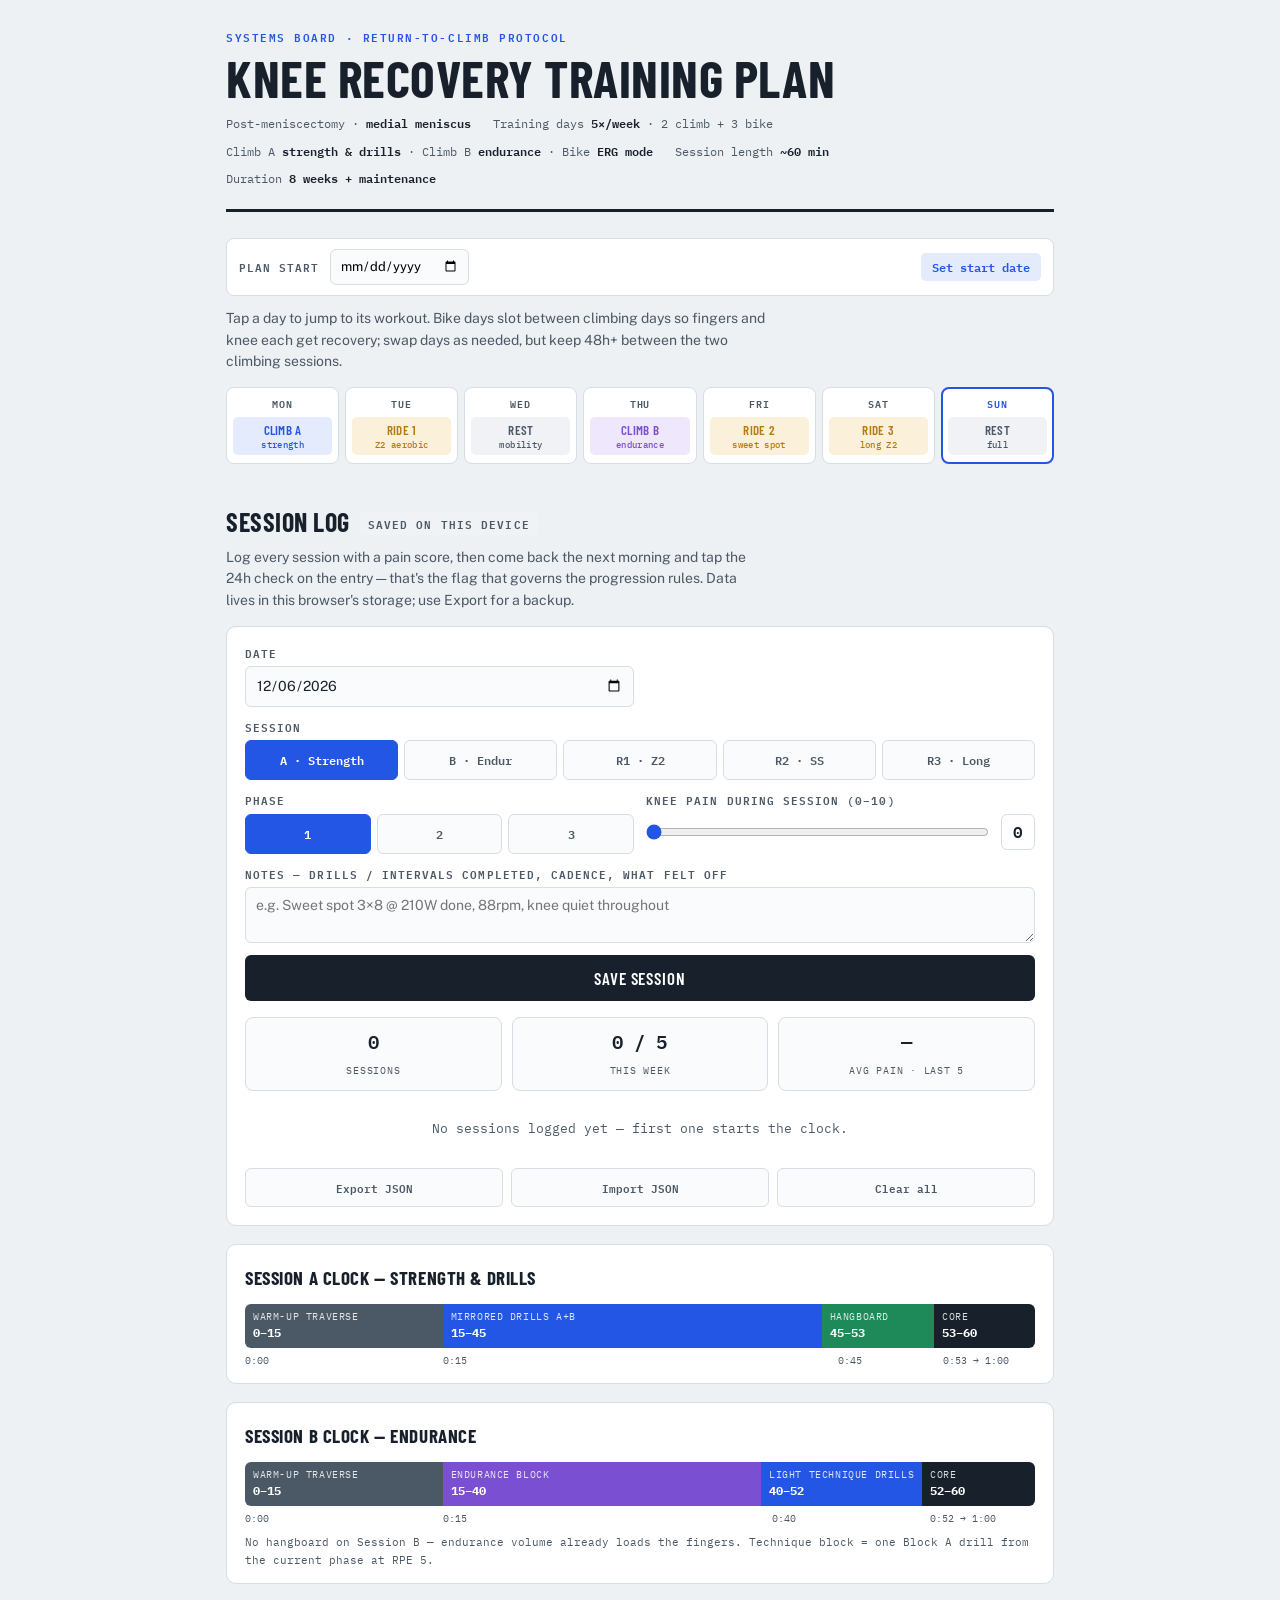
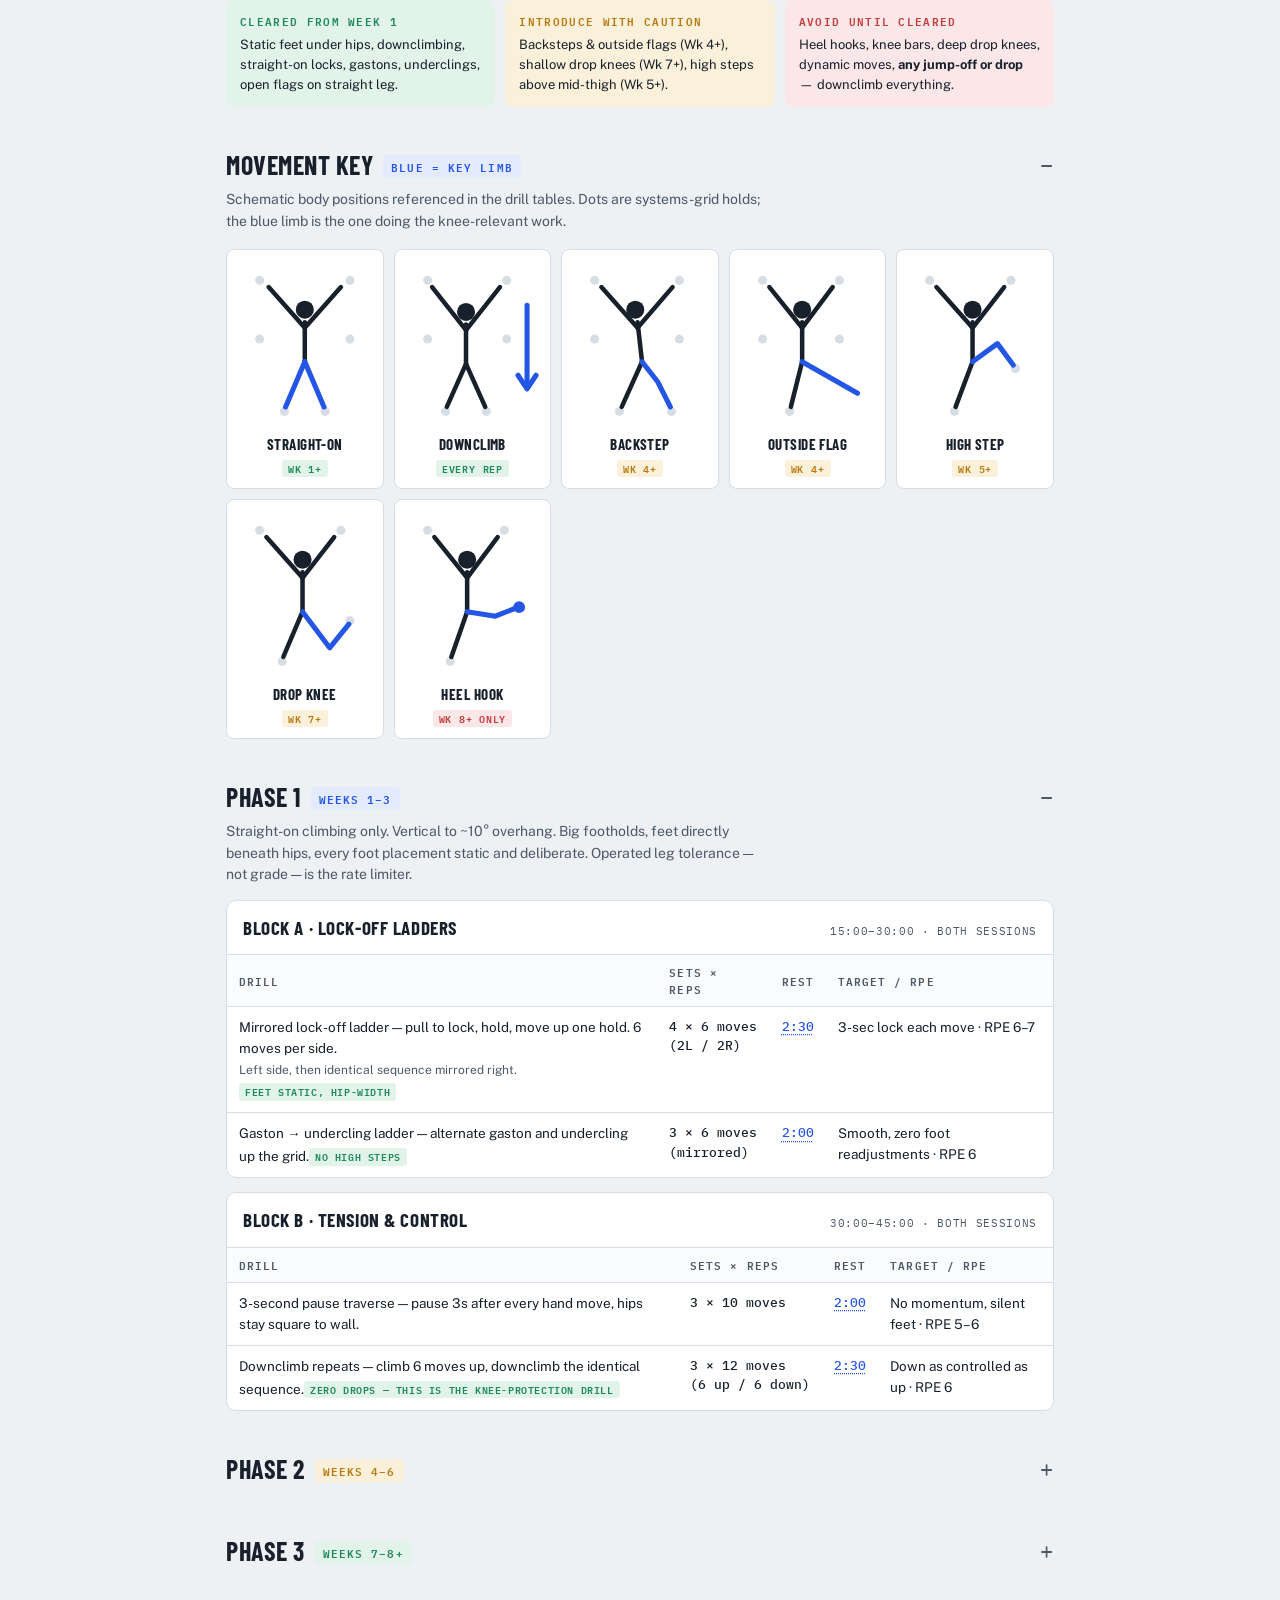
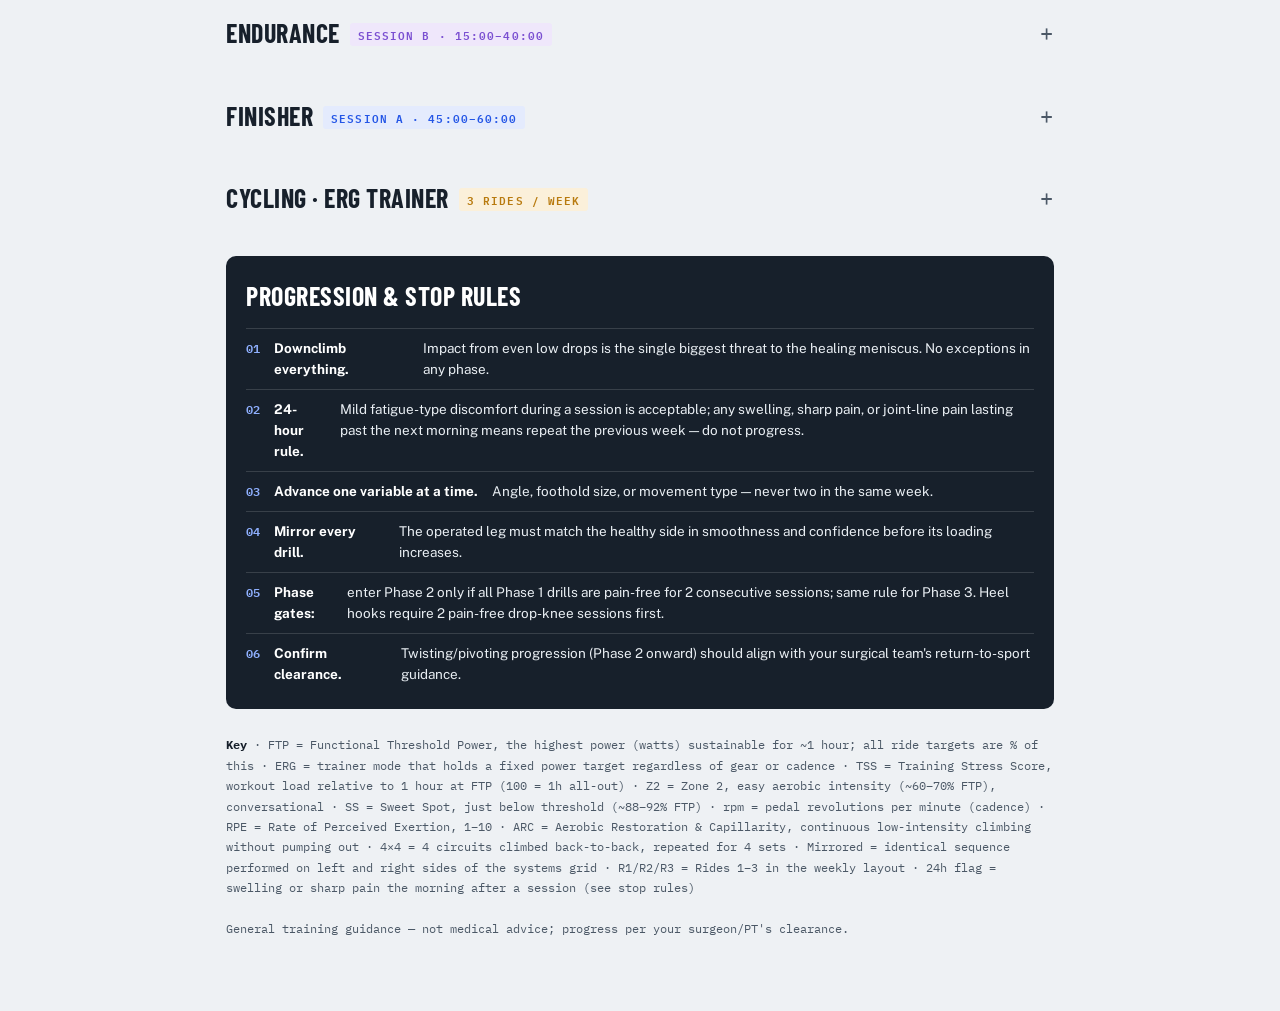
==== commit 1a07dc6d: "Add files via upload" ====
--- a/index.html
+++ b/index.html
@@ -229,456 +229,6 @@
   </div>
 </div>
 
-<!-- SESSION CLOCK -->
-<div class="clock">
-  <h3>Session A Clock — Strength &amp; Drills</h3>
-  <div class="bar">
-    <div class="seg" style="flex:15;background:#4B5866"><span>Warm-up traverse</span><b>0–15</b></div>
-    <div class="seg" style="flex:30;background:#2456E6"><span>Mirrored drills A+B</span><b>15–45</b></div>
-    <div class="seg" style="flex:8;background:#1E8A5A"><span>Hangboard</span><b>45–53</b></div>
-    <div class="seg" style="flex:7;background:#17202B"><span>Core</span><b>53–60</b></div>
-  </div>
-  <div class="ticks">
-    <div style="flex:15">0:00</div><div style="flex:30">0:15</div><div style="flex:8">0:45</div><div style="flex:7">0:53&nbsp;→&nbsp;1:00</div>
-  </div>
-</div>
-
-<div class="clock">
-  <h3>Session B Clock — Endurance</h3>
-  <div class="bar">
-    <div class="seg" style="flex:15;background:#4B5866"><span>Warm-up traverse</span><b>0–15</b></div>
-    <div class="seg" style="flex:25;background:#7A4FD1"><span>Endurance block</span><b>15–40</b></div>
-    <div class="seg" style="flex:12;background:#2456E6"><span>Light technique drills</span><b>40–52</b></div>
-    <div class="seg" style="flex:8;background:#17202B"><span>Core</span><b>52–60</b></div>
-  </div>
-  <div class="ticks">
-    <div style="flex:15">0:00</div><div style="flex:25">0:15</div><div style="flex:12">0:40</div><div style="flex:8">0:52&nbsp;→&nbsp;1:00</div>
-  </div>
-  <p style="font-family:var(--mono);font-size:11px;color:var(--ink-soft);margin-top:8px">No hangboard on Session B — endurance volume already loads the fingers. Technique block = one Block A drill from the current phase at RPE 5.</p>
-</div>
-
-<!-- LEGEND -->
-<div class="legend">
-  <div class="lg ok"><h4>Cleared from Week 1</h4>Static feet under hips, downclimbing, straight-on locks, gastons, underclings, open flags on straight leg.</div>
-  <div class="lg cau"><h4>Introduce with caution</h4>Backsteps &amp; outside flags (Wk 4+), shallow drop knees (Wk 7+), high steps above mid-thigh (Wk 5+).</div>
-  <div class="lg no"><h4>Avoid until cleared</h4>Heel hooks, knee bars, deep drop knees, dynamic moves, <b>any jump-off or drop</b> — downclimb everything.</div>
-</div>
-
-<!-- MOVEMENT KEY -->
-<details class="sec" open>
-<summary><h2>Movement Key <span class="tag" style="background:var(--blue-soft);color:var(--blue)">Blue = key limb</span></h2></summary>
-<p class="sub">Schematic body positions referenced in the drill tables. Dots are systems-grid holds; the blue limb is the one doing the knee-relevant work.</p>
-<div class="movekey">
-
-  <div class="mk">
-    <svg viewBox="0 0 120 150" role="img" aria-label="Straight-on position, feet under hips">
-      <circle class="hold" cx="20" cy="18" r="4"/><circle class="hold" cx="100" cy="18" r="4"/>
-      <circle class="hold" cx="20" cy="70" r="4"/><circle class="hold" cx="100" cy="70" r="4"/>
-      <circle class="hold" cx="42" cy="134" r="4"/><circle class="hold" cx="78" cy="134" r="4"/>
-      <line class="fig" x1="60" y1="60" x2="28" y2="24"/><line class="fig" x1="60" y1="60" x2="92" y2="24"/>
-      <line class="fig" x1="60" y1="55" x2="60" y2="90"/>
-      <line class="fig-acc" x1="60" y1="90" x2="43" y2="130"/><line class="fig-acc" x1="60" y1="90" x2="77" y2="130"/>
-      <circle class="head" cx="60" cy="44" r="8"/>
-    </svg>
-    <h5>Straight-On</h5>
-    <span class="stat ok">Wk 1+</span>
-  </div>
-
-  <div class="mk">
-    <svg viewBox="0 0 120 150" role="img" aria-label="Downclimbing with control">
-      <circle class="hold" cx="20" cy="18" r="4"/><circle class="hold" cx="90" cy="18" r="4"/>
-      <circle class="hold" cx="20" cy="70" r="4"/><circle class="hold" cx="90" cy="70" r="4"/>
-      <circle class="hold" cx="36" cy="134" r="4"/><circle class="hold" cx="72" cy="134" r="4"/>
-      <line class="fig" x1="54" y1="62" x2="24" y2="24"/><line class="fig" x1="54" y1="62" x2="84" y2="24"/>
-      <line class="fig" x1="54" y1="57" x2="54" y2="92"/>
-      <line class="fig" x1="54" y1="92" x2="37" y2="130"/><line class="fig" x1="54" y1="92" x2="71" y2="130"/>
-      <circle class="head" cx="54" cy="46" r="8"/>
-      <line class="fig-acc" x1="108" y1="40" x2="108" y2="112"/>
-      <polyline class="fig-acc" points="100,102 108,114 116,102"/>
-    </svg>
-    <h5>Downclimb</h5>
-    <span class="stat ok">Every rep</span>
-  </div>
-
-  <div class="mk">
-    <svg viewBox="0 0 120 150" role="img" aria-label="Backstep on outside edge">
-      <circle class="hold" cx="20" cy="18" r="4"/><circle class="hold" cx="95" cy="18" r="4"/>
-      <circle class="hold" cx="20" cy="70" r="4"/><circle class="hold" cx="95" cy="70" r="4"/>
-      <circle class="hold" cx="42" cy="134" r="4"/><circle class="hold" cx="88" cy="134" r="4"/>
-      <line class="fig" x1="58" y1="60" x2="26" y2="24"/><line class="fig" x1="58" y1="60" x2="89" y2="24"/>
-      <line class="fig" x1="58" y1="55" x2="62" y2="90"/>
-      <line class="fig" x1="62" y1="90" x2="44" y2="130"/>
-      <polyline class="fig-acc" points="62,90 76,108 87,130"/>
-      <circle class="head" cx="56" cy="44" r="8"/>
-    </svg>
-    <h5>Backstep</h5>
-    <span class="stat cau">Wk 4+</span>
-  </div>
-
-  <div class="mk">
-    <svg viewBox="0 0 120 150" role="img" aria-label="Outside flag with straight leg">
-      <circle class="hold" cx="20" cy="18" r="4"/><circle class="hold" cx="88" cy="18" r="4"/>
-      <circle class="hold" cx="20" cy="70" r="4"/><circle class="hold" cx="88" cy="70" r="4"/>
-      <circle class="hold" cx="44" cy="134" r="4"/>
-      <line class="fig" x1="55" y1="60" x2="26" y2="24"/><line class="fig" x1="55" y1="60" x2="82" y2="24"/>
-      <line class="fig" x1="55" y1="55" x2="55" y2="90"/>
-      <line class="fig" x1="55" y1="90" x2="45" y2="130"/>
-      <line class="fig-acc" x1="55" y1="90" x2="104" y2="118"/>
-      <circle class="head" cx="55" cy="44" r="8"/>
-    </svg>
-    <h5>Outside Flag</h5>
-    <span class="stat cau">Wk 4+</span>
-  </div>
-
-  <div class="mk">
-    <svg viewBox="0 0 120 150" role="img" aria-label="High step to mid-thigh hold">
-      <circle class="hold" cx="20" cy="18" r="4"/><circle class="hold" cx="92" cy="18" r="4"/>
-      <circle class="hold" cx="96" cy="96" r="4"/>
-      <circle class="hold" cx="42" cy="134" r="4"/>
-      <line class="fig" x1="58" y1="60" x2="26" y2="24"/><line class="fig" x1="58" y1="60" x2="86" y2="24"/>
-      <line class="fig" x1="58" y1="55" x2="58" y2="90"/>
-      <line class="fig" x1="58" y1="90" x2="43" y2="130"/>
-      <polyline class="fig-acc" points="58,90 80,74 94,93"/>
-      <circle class="head" cx="58" cy="44" r="8"/>
-    </svg>
-    <h5>High Step</h5>
-    <span class="stat cau">Wk 5+</span>
-  </div>
-
-  <div class="mk">
-    <svg viewBox="0 0 120 150" role="img" aria-label="Shallow drop knee, knee rotated downward">
-      <circle class="hold" cx="20" cy="18" r="4"/><circle class="hold" cx="92" cy="18" r="4"/>
-      <circle class="hold" cx="100" cy="98" r="4"/>
-      <circle class="hold" cx="40" cy="134" r="4"/>
-      <line class="fig" x1="58" y1="60" x2="26" y2="24"/><line class="fig" x1="58" y1="60" x2="86" y2="24"/>
-      <line class="fig" x1="58" y1="55" x2="58" y2="90"/>
-      <line class="fig" x1="58" y1="90" x2="41" y2="130"/>
-      <polyline class="fig-acc" points="58,90 82,122 99,101"/>
-      <circle class="head" cx="58" cy="44" r="8"/>
-    </svg>
-    <h5>Drop Knee</h5>
-    <span class="stat cau">Wk 7+</span>
-  </div>
-
-  <div class="mk">
-    <svg viewBox="0 0 120 150" role="img" aria-label="Heel hook at hip height">
-      <circle class="hold" cx="20" cy="18" r="4"/><circle class="hold" cx="88" cy="18" r="4"/>
-      <circle class="hold" cx="102" cy="86" r="4"/>
-      <circle class="hold" cx="40" cy="134" r="4"/>
-      <line class="fig" x1="55" y1="60" x2="26" y2="24"/><line class="fig" x1="55" y1="60" x2="82" y2="24"/>
-      <line class="fig" x1="55" y1="55" x2="55" y2="90"/>
-      <line class="fig" x1="55" y1="90" x2="41" y2="130"/>
-      <polyline class="fig-acc" points="55,90 80,94 100,86"/>
-      <circle class="fig-acc" cx="101" cy="86" r="3" style="fill:var(--blue)"/>
-      <circle class="head" cx="55" cy="44" r="8"/>
-    </svg>
-    <h5>Heel Hook</h5>
-    <span class="stat no">Wk 8+ only</span>
-  </div>
-
-</div>
-</details>
-
-<!-- PHASE 1 -->
-<details class="sec phase" id="phase1" open>
-<summary><h2 class="p1">Phase 1 <span class="tag">Weeks 1–3</span></h2></summary>
-<p class="sub">Straight-on climbing only. Vertical to ~10° overhang. Big footholds, feet directly beneath hips, every foot placement static and deliberate. Operated leg tolerance — not grade — is the rate limiter.</p>
-
-<div class="card">
-  <div class="card-h"><h3>Block A · Lock-off Ladders</h3><div class="freq">15:00–30:00 · both sessions</div></div>
-  <table>
-    <tr><th>Drill</th><th>Sets × Reps</th><th>Rest</th><th>Target / RPE</th></tr>
-    <tr>
-      <td>Mirrored lock-off ladder — pull to lock, hold, move up one hold. 6 moves per side.<span class="note">Left side, then identical sequence mirrored right.</span><span class="knee ok">Feet static, hip-width</span></td>
-      <td class="num">4 × 6 moves<br>(2L / 2R)</td>
-      <td class="num">2:30</td>
-      <td>3-sec lock each move · RPE 6–7</td>
-    </tr>
-    <tr>
-      <td>Gaston → undercling ladder — alternate gaston and undercling up the grid.<span class="knee ok">No high steps</span></td>
-      <td class="num">3 × 6 moves<br>(mirrored)</td>
-      <td class="num">2:00</td>
-      <td>Smooth, zero foot readjustments · RPE 6</td>
-    </tr>
-  </table>
-</div>
-
-<div class="card">
-  <div class="card-h"><h3>Block B · Tension &amp; Control</h3><div class="freq">30:00–45:00 · both sessions</div></div>
-  <table>
-    <tr><th>Drill</th><th>Sets × Reps</th><th>Rest</th><th>Target / RPE</th></tr>
-    <tr>
-      <td>3-second pause traverse — pause 3s after every hand move, hips stay square to wall.</td>
-      <td class="num">3 × 10 moves</td>
-      <td class="num">2:00</td>
-      <td>No momentum, silent feet · RPE 5–6</td>
-    </tr>
-    <tr>
-      <td>Downclimb repeats — climb 6 moves up, downclimb the identical sequence.<span class="knee ok">Zero drops — this is the knee-protection drill</span></td>
-      <td class="num">3 × 12 moves<br>(6 up / 6 down)</td>
-      <td class="num">2:30</td>
-      <td>Down as controlled as up · RPE 6</td>
-    </tr>
-  </table>
-</div>
-
-</details>
-
-<!-- PHASE 2 -->
-<details class="sec phase" id="phase2">
-<summary><h2 class="p2">Phase 2 <span class="tag">Weeks 4–6</span></h2></summary>
-<p class="sub">Gentle knee involvement begins. Add shallow backsteps and outside flags — the foot must pivot freely; never lock the foot and twist. Steps may rise to mid-thigh from Week 5. Angle to ~20° overhang if pain-free.</p>
-
-<div class="card">
-  <div class="card-h"><h3>Block A · Rotational Prep</h3><div class="freq">15:00–30:00 · both sessions</div></div>
-  <table>
-    <tr><th>Drill</th><th>Sets × Reps</th><th>Rest</th><th>Target / RPE</th></tr>
-    <tr>
-      <td>Shallow backstep ladder — outside edge, hip turns in ≤45°, 6 moves per side.<span class="knee cau">Foot pivots freely on hold</span></td>
-      <td class="num">4 × 6 moves<br>(2L / 2R)</td>
-      <td class="num">2:30</td>
-      <td>Compare op-leg vs. non-op tolerance · RPE 6</td>
-    </tr>
-    <tr>
-      <td>Outside flag circuit — flag the free leg on every second move.<span class="knee cau">Straight flagging leg only</span></td>
-      <td class="num">3 × 8 moves<br>(mirrored)</td>
-      <td class="num">2:00</td>
-      <td>Hip stays close to wall · RPE 6–7</td>
-    </tr>
-  </table>
-</div>
-
-<div class="card">
-  <div class="card-h"><h3>Block B · Loaded Control</h3><div class="freq">30:00–45:00 · both sessions</div></div>
-  <table>
-    <tr><th>Drill</th><th>Sets × Reps</th><th>Rest</th><th>Target / RPE</th></tr>
-    <tr>
-      <td>Mid-thigh high-step repeats — deliberate high step, weight through the whole foot, stand up slowly (3s).<span class="knee cau">Wk 5+ only · alternate legs each rep</span></td>
-      <td class="num">3 × 6 reps<br>(3 per leg)</td>
-      <td class="num">2:30</td>
-      <td>No knee wobble on stand-up · RPE 7</td>
-    </tr>
-    <tr>
-      <td>3-second pause ladder on smaller feet — Phase 1 pause drill, footholds one size down.</td>
-      <td class="num">3 × 8 moves</td>
-      <td class="num">2:00</td>
-      <td>Core holds the pause, not arms · RPE 7</td>
-    </tr>
-  </table>
-</div>
-
-</details>
-
-<!-- PHASE 3 -->
-<details class="sec phase" id="phase3">
-<summary><h2 class="p3">Phase 3 <span class="tag">Weeks 7–8+</span></h2></summary>
-<p class="sub">Reintroduce rotation properly. Shallow drop knees on big holds, mirrored so the operated knee is directly compared against the healthy side. Heel hooks come absolutely last — they load the meniscus and hamstring attachment more than expected.</p>
-
-<div class="card">
-  <div class="card-h"><h3>Block A · Drop Knee Progression</h3><div class="freq">15:00–30:00 · both sessions</div></div>
-  <table>
-    <tr><th>Drill</th><th>Sets × Reps</th><th>Rest</th><th>Target / RPE</th></tr>
-    <tr>
-      <td>Shallow drop knee holds — big foothold, knee rotates ≤45° down, hold the position statically.<span class="knee cau">Ease in over 2s · never snap into it</span></td>
-      <td class="num">4 × 5 reps ×<br>5s hold (mirrored)</td>
-      <td class="num">2:30</td>
-      <td>Zero sharp/joint-line pain · RPE 6</td>
-    </tr>
-    <tr>
-      <td>Drop knee ladder — link 4 moves using a shallow drop knee on alternating sides.</td>
-      <td class="num">3 × 4 moves<br>(mirrored)</td>
-      <td class="num">2:30</td>
-      <td>Op-leg matches non-op smoothness · RPE 7</td>
-    </tr>
-  </table>
-</div>
-
-<div class="card">
-  <div class="card-h"><h3>Block B · Integration</h3><div class="freq">30:00–45:00 · both sessions</div></div>
-  <table>
-    <tr><th>Drill</th><th>Sets × Reps</th><th>Rest</th><th>Target / RPE</th></tr>
-    <tr>
-      <td>Mixed-pattern circuit — 8 moves combining backstep, flag, high step, and one shallow drop knee.</td>
-      <td class="num">4 × 8 moves<br>(mirrored)</td>
-      <td class="num">3:00</td>
-      <td>Fluid linking, no hesitation · RPE 7–8</td>
-    </tr>
-    <tr>
-      <td>Heel hook introduction — large hold at hip height, load progressively to ~50% effort. <span class="note">Only if all drop-knee work is pain-free for 2 full sessions.</span><span class="knee cau">Wk 8+ · stop at any posterior knee pain</span></td>
-      <td class="num">2 × 4 reps ×<br>5s (per leg)</td>
-      <td class="num">2:00</td>
-      <td>Sub-maximal only · RPE 5</td>
-    </tr>
-  </table>
-</div>
-
-</details>
-
-<!-- ENDURANCE -->
-<details class="sec" id="endurance">
-<summary><h2>Endurance <span class="tag" style="background:#EFE7FB;color:#7A4FD1">Session B · 15:00–40:00</span></h2></summary>
-<p class="sub">Endurance work runs on Session B each week and progresses alongside the drill phases. It's knee-friendly by design — low intensity, big holds, static feet — so it starts in Week 1. On ARC blocks you should be able to hold a conversation; a deep forearm pump means the wall is too steep or the holds too small.</p>
-
-<div class="card">
-  <div class="card-h"><h3>Phase 1 · Aerobic Base (Wks 1–3)</h3><div class="freq">Vertical wall · jugs only</div></div>
-  <table>
-    <tr><th>Workout</th><th>Sets × Time</th><th>Rest</th><th>Target / RPE</th></tr>
-    <tr>
-      <td>ARC traverse — continuous climbing, never stopping, never pumping out. Shake out on the wall, not off it.<span class="knee ok">Feet under hips, static placements</span></td>
-      <td class="num">2 × 8:00<br>continuous</td>
-      <td class="num">5:00</td>
-      <td>Conversational pace · RPE 4–5</td>
-    </tr>
-    <tr>
-      <td>Foot-precision cooldown traverse — same rules, eyes on every foothold until the foot lands.</td>
-      <td class="num">1 × 5:00</td>
-      <td class="num">—</td>
-      <td>Zero foot readjustments · RPE 3–4</td>
-    </tr>
-  </table>
-</div>
-
-<div class="card">
-  <div class="card-h"><h3>Phase 2 · Aerobic Capacity (Wks 4–6)</h3><div class="freq">Up to ~15° · smaller jugs</div></div>
-  <table>
-    <tr><th>Workout</th><th>Sets × Time</th><th>Rest</th><th>Target / RPE</th></tr>
-    <tr>
-      <td>Extended ARC — longer continuous blocks; weave in backsteps and outside flags as they're cleared in the drill phases.<span class="knee cau">Foot pivots freely on every turn</span></td>
-      <td class="num">3 × 8:00<br>continuous</td>
-      <td class="num">4:00</td>
-      <td>Mild pump only, recovers on the wall · RPE 5</td>
-    </tr>
-    <tr>
-      <td>Minute on / minute off ladder — 1:00 of continuous moderate climbing, 1:00 full rest. Alternate weekly with extended ARC.</td>
-      <td class="num">8 × 1:00 on<br>/ 1:00 off</td>
-      <td class="num">built in</td>
-      <td>Same move count every round · RPE 6</td>
-    </tr>
-  </table>
-</div>
-
-<div class="card">
-  <div class="card-h"><h3>Phase 3 · Power Endurance (Wks 7+)</h3><div class="freq">Up to ~20° · full movement menu</div></div>
-  <table>
-    <tr><th>Workout</th><th>Sets × Time</th><th>Rest</th><th>Target / RPE</th></tr>
-    <tr>
-      <td>Systems 4×4 — build 4 mirrored circuits of 8 moves each; climb all 4 back-to-back with ~15s between circuits = 1 set. Downclimb, never drop.<span class="knee cau">One shallow drop knee max per circuit</span></td>
-      <td class="num">4 sets ×<br>4 circuits</td>
-      <td class="num">4:00<br>between sets</td>
-      <td>Pumped but clean on the last circuit · RPE 7–8</td>
-    </tr>
-    <tr>
-      <td>ARC flush — easy continuous traverse to clear the pump after the 4×4.</td>
-      <td class="num">1 × 8:00</td>
-      <td class="num">—</td>
-      <td>Recovery pace · RPE 3–4</td>
-    </tr>
-  </table>
-</div>
-
-</details>
-
-<!-- FINISHER -->
-<details class="sec">
-<summary><h2>Finisher <span class="tag" style="background:var(--blue-soft);color:var(--blue)">Session A · 45:00–60:00</span></h2></summary>
-<p class="sub">Full finisher on Session A only. On Session B, skip the hangboard (endurance volume already loads the fingers) and run just the three core/leg exercises from 52:00–60:00.</p>
-<div class="card">
-  <table>
-    <tr><th>Exercise</th><th>Sets × Reps</th><th>Rest</th><th>Notes</th></tr>
-    <tr>
-      <td>Hangboard — 20mm edge, open-hand, feet assisted as needed</td>
-      <td class="num">3 × 10s hang</td>
-      <td class="num">1:50 between</td>
-      <td>RPE 7 — reduce assist weekly, never to failure</td>
-    </tr>
-    <tr>
-      <td>Front plank</td>
-      <td class="num">3 × 30–45s</td>
-      <td class="num">0:45</td>
-      <td>Progress to 60s by Wk 4</td>
-    </tr>
-    <tr>
-      <td>Side plank (both sides)</td>
-      <td class="num">2 × 20–30s / side</td>
-      <td class="num">0:30</td>
-      <td>Builds flag &amp; drop-knee stability</td>
-    </tr>
-    <tr>
-      <td>Straight-leg raises, operated side</td>
-      <td class="num">2 × 12 reps</td>
-      <td class="num">0:45</td>
-      <td>Slow 3s down phase — quad activation</td>
-    </tr>
-  </table>
-</div>
-</details>
-
-<!-- CYCLING -->
-<details class="sec">
-<summary><h2>Cycling · ERG Trainer <span class="tag" style="background:var(--amber-soft);color:var(--amber)">3 rides / week</span></h2></summary>
-<p class="sub">All rides in ERG mode, targets as %FTP with watts shown for <b>FTP 124</b> — retest with a seated ramp test (Half Monty) around Wks 4–6 and update; save the full 4DP/Full Frontal (max sprints) until after full clearance. The knee rule on the trainer is <b>cadence</b>: ERG holds power constant, so lower rpm means higher torque per pedal stroke — exactly the load a healing knee doesn't want. Keep every interval at 85+ rpm; if the knee grumbles, spin faster at the same power rather than dropping the target. Stay seated throughout — no standing efforts until Phase 3.</p>
-
-<div class="card" id="ride1">
-  <div class="card-h"><h3>Ride 1 · Zone 2 Aerobic — Tuesday</h3><div class="freq">60:00 · ~55 TSS</div></div>
-  <table>
-    <tr><th>Block</th><th>Time</th><th>Target</th><th>Cadence / Notes</th></tr>
-    <tr><td>Warm-up ramp</td><td class="num">10:00</td><td class="num">50 → 65% FTP<br>62 → 81W</td><td>Build gradually, settle in</td></tr>
-    <tr><td>Steady blocks × 3<span class="note">3:00 @ 55% (68W) between blocks</span></td><td class="num">3 × 12:00</td><td class="num">68% FTP<br>~84W</td><td>90–95 rpm · nasal-breathing pace</td></tr>
-    <tr><td>Cooldown</td><td class="num">5:00</td><td class="num">50% FTP<br>62W</td><td>Easy spin</td></tr>
-    <tr><td colspan="4"><span class="knee ok">Phase 1 (Wks 1–3): trim to 3 × 10:00 @ 65% (81W) — total 50:00, ~42 TSS</span></td></tr>
-  </table>
-</div>
-
-<div class="card" id="ride2">
-  <div class="card-h"><h3>Ride 2 · Sweet Spot — Friday</h3><div class="freq">60:00 · ~70 TSS</div></div>
-  <table>
-    <tr><th>Block</th><th>Time</th><th>Target</th><th>Cadence / Notes</th></tr>
-    <tr><td>Warm-up ramp<span class="note">Include 2 × 0:30 @ 85% (105W) primers in the last 4 min</span></td><td class="num">12:00</td><td class="num">50 → 70% FTP<br>62 → 87W</td><td>85–90 rpm</td></tr>
-    <tr><td>Sweet spot × 3<span class="note">5:00 @ 55% (68W) between intervals</span></td><td class="num">3 × 8:00</td><td class="num">88–90% FTP<br>109–112W</td><td>85–90 rpm · hold form, no rocking</td></tr>
-    <tr><td>Cooldown</td><td class="num">5:00</td><td class="num">50% FTP<br>62W</td><td>Easy spin</td></tr>
-    <tr><td colspan="4">
-      <span class="knee ok">Wks 1–3: 3 × 6:00 @ 85% (105W)</span>&nbsp;
-      <span class="knee cau">Wks 4–6: 3 × 10:00 @ 88–90% (109–112W)</span>&nbsp;
-      <span class="knee cau">Wks 7+: 2 × 15:00 @ 90% (112W, ~80 TSS)</span>
-    </td></tr>
-  </table>
-</div>
-
-<div class="card" id="ride3">
-  <div class="card-h"><h3>Ride 3 · Long Z2 + Cadence — Saturday</h3><div class="freq">75:00 · ~65 TSS</div></div>
-  <table>
-    <tr><th>Block</th><th>Time</th><th>Target</th><th>Cadence / Notes</th></tr>
-    <tr><td>Warm-up ramp</td><td class="num">10:00</td><td class="num">50 → 65% FTP<br>62 → 81W</td><td>Relaxed</td></tr>
-    <tr><td>Continuous Z2<span class="note">Every 12:00, insert a 1:00 cadence surge — 4 surges total</span></td><td class="num">55:00</td><td class="num">65–70% FTP<br>81–87W · surges same power</td><td>90 rpm base · surges 100–105 rpm — leg speed, not power</td></tr>
-    <tr><td>Cooldown</td><td class="num">10:00</td><td class="num">50% FTP<br>62W</td><td>Easy spin</td></tr>
-    <tr><td colspan="4"><span class="knee ok">Swappable for an outdoor flat ride (NCR-style, minimal climbing) at the same duration once cleared for road riding</span></td></tr>
-  </table>
-</div>
-
-<div class="card">
-  <div class="card-h"><h3>Weekly Bike Load</h3><div class="freq">Progression guide</div></div>
-  <table>
-    <tr><th>Weeks</th><th>Ride 1</th><th>Ride 2</th><th>Ride 3</th><th>Bike TSS</th></tr>
-    <tr><td>1–3</td><td class="num">50:00 · 42</td><td class="num">3×6 @ 85% · 58</td><td class="num">60:00 · 50</td><td class="num">~150</td></tr>
-    <tr><td>4–6</td><td class="num">60:00 · 55</td><td class="num">3×10 @ 88–90% · 74</td><td class="num">75:00 · 65</td><td class="num">~195</td></tr>
-    <tr><td>7+</td><td class="num">60:00 · 55</td><td class="num">2×15 @ 90% · 80</td><td class="num">75–90:00 · 65–78</td><td class="num">~200–215</td></tr>
-  </table>
-</div>
-</details>
-
-<!-- RULES -->
-<div class="rules">
-  <h2>Progression &amp; Stop Rules</h2>
-  <ol>
-    <li><b>Downclimb everything.</b> Impact from even low drops is the single biggest threat to the healing meniscus. No exceptions in any phase.</li>
-    <li><b>24-hour rule.</b> Mild fatigue-type discomfort during a session is acceptable; any swelling, sharp pain, or joint-line pain lasting past the next morning means repeat the previous week — do not progress.</li>
-    <li><b>Advance one variable at a time.</b> Angle, foothold size, or movement type — never two in the same week.</li>
-    <li><b>Mirror every drill.</b> The operated leg must match the healthy side in smoothness and confidence before its loading increases.</li>
-    <li><b>Phase gates:</b> enter Phase 2 only if all Phase 1 drills are pain-free for 2 consecutive sessions; same rule for Phase 3. Heel hooks require 2 pain-free drop-knee sessions first.</li>
-    <li><b>Confirm clearance.</b> Twisting/pivoting progression (Phase 2 onward) should align with your surgical team's return-to-sport guidance.</li>
-  </ol>
-</div>
-
 <!-- SESSION LOG -->
 <h2>Session Log <span class="tag" style="background:#F0F2F5;color:var(--ink-soft)">Saved on this device</span></h2>
 <p class="sub">Log every session with a pain score, then come back the next morning and tap the 24h check on the entry — that's the flag that governs the progression rules. Data lives in this browser's storage; use Export for a backup.</p>
@@ -733,8 +283,460 @@
 
   <div class="log-tools">
     <button id="export-btn">Export JSON</button>
+    <button id="import-btn">Import JSON</button>
+    <input type="file" id="import-file" accept=".json,application/json,.txt" style="display:none">
     <button id="clear-btn">Clear all</button>
   </div>
+</div>
+
+<!-- SESSION CLOCK -->
+<div class="clock">
+  <h3>Session A Clock — Strength &amp; Drills</h3>
+  <div class="bar">
+    <div class="seg" style="flex:15;background:#4B5866"><span>Warm-up traverse</span><b>0–15</b></div>
+    <div class="seg" style="flex:30;background:#2456E6"><span>Mirrored drills A+B</span><b>15–45</b></div>
+    <div class="seg" style="flex:8;background:#1E8A5A"><span>Hangboard</span><b>45–53</b></div>
+    <div class="seg" style="flex:7;background:#17202B"><span>Core</span><b>53–60</b></div>
+  </div>
+  <div class="ticks">
+    <div style="flex:15">0:00</div><div style="flex:30">0:15</div><div style="flex:8">0:45</div><div style="flex:7">0:53&nbsp;→&nbsp;1:00</div>
+  </div>
+</div>
+
+<div class="clock">
+  <h3>Session B Clock — Endurance</h3>
+  <div class="bar">
+    <div class="seg" style="flex:15;background:#4B5866"><span>Warm-up traverse</span><b>0–15</b></div>
+    <div class="seg" style="flex:25;background:#7A4FD1"><span>Endurance block</span><b>15–40</b></div>
+    <div class="seg" style="flex:12;background:#2456E6"><span>Light technique drills</span><b>40–52</b></div>
+    <div class="seg" style="flex:8;background:#17202B"><span>Core</span><b>52–60</b></div>
+  </div>
+  <div class="ticks">
+    <div style="flex:15">0:00</div><div style="flex:25">0:15</div><div style="flex:12">0:40</div><div style="flex:8">0:52&nbsp;→&nbsp;1:00</div>
+  </div>
+  <p style="font-family:var(--mono);font-size:11px;color:var(--ink-soft);margin-top:8px">No hangboard on Session B — endurance volume already loads the fingers. Technique block = one Block A drill from the current phase at RPE 5.</p>
+</div>
+
+<!-- LEGEND -->
+<div class="legend">
+  <div class="lg ok"><h4>Cleared from Week 1</h4>Static feet under hips, downclimbing, straight-on locks, gastons, underclings, open flags on straight leg.</div>
+  <div class="lg cau"><h4>Introduce with caution</h4>Backsteps &amp; outside flags (Wk 4+), shallow drop knees (Wk 7+), high steps above mid-thigh (Wk 5+).</div>
+  <div class="lg no"><h4>Avoid until cleared</h4>Heel hooks, knee bars, deep drop knees, dynamic moves, <b>any jump-off or drop</b> — downclimb everything.</div>
+</div>
+
+<!-- MOVEMENT KEY -->
+<details class="sec" open>
+<summary><h2>Movement Key <span class="tag" style="background:var(--blue-soft);color:var(--blue)">Blue = key limb</span></h2></summary>
+<p class="sub">Schematic body positions referenced in the drill tables. Dots are systems-grid holds; the blue limb is the one doing the knee-relevant work.</p>
+<div class="movekey">
+
+  <div class="mk">
+    <svg viewBox="0 0 120 150" role="img" aria-label="Straight-on position, feet under hips">
+      <circle class="hold" cx="20" cy="18" r="4"/><circle class="hold" cx="100" cy="18" r="4"/>
+      <circle class="hold" cx="20" cy="70" r="4"/><circle class="hold" cx="100" cy="70" r="4"/>
+      <circle class="hold" cx="42" cy="134" r="4"/><circle class="hold" cx="78" cy="134" r="4"/>
+      <line class="fig" x1="60" y1="60" x2="28" y2="24"/><line class="fig" x1="60" y1="60" x2="92" y2="24"/>
+      <line class="fig" x1="60" y1="55" x2="60" y2="90"/>
+      <line class="fig-acc" x1="60" y1="90" x2="43" y2="130"/><line class="fig-acc" x1="60" y1="90" x2="77" y2="130"/>
+      <circle class="head" cx="60" cy="44" r="8"/>
+    </svg>
+    <h5>Straight-On</h5>
+    <span class="stat ok">Wk 1+</span>
+  </div>
+
+  <div class="mk">
+    <svg viewBox="0 0 120 150" role="img" aria-label="Downclimbing with control">
+      <circle class="hold" cx="20" cy="18" r="4"/><circle class="hold" cx="90" cy="18" r="4"/>
+      <circle class="hold" cx="20" cy="70" r="4"/><circle class="hold" cx="90" cy="70" r="4"/>
+      <circle class="hold" cx="36" cy="134" r="4"/><circle class="hold" cx="72" cy="134" r="4"/>
+      <line class="fig" x1="54" y1="62" x2="24" y2="24"/><line class="fig" x1="54" y1="62" x2="84" y2="24"/>
+      <line class="fig" x1="54" y1="57" x2="54" y2="92"/>
+      <line class="fig" x1="54" y1="92" x2="37" y2="130"/><line class="fig" x1="54" y1="92" x2="71" y2="130"/>
+      <circle class="head" cx="54" cy="46" r="8"/>
+      <line class="fig-acc" x1="108" y1="40" x2="108" y2="112"/>
+      <polyline class="fig-acc" points="100,102 108,114 116,102"/>
+    </svg>
+    <h5>Downclimb</h5>
+    <span class="stat ok">Every rep</span>
+  </div>
+
+  <div class="mk">
+    <svg viewBox="0 0 120 150" role="img" aria-label="Backstep on outside edge">
+      <circle class="hold" cx="20" cy="18" r="4"/><circle class="hold" cx="95" cy="18" r="4"/>
+      <circle class="hold" cx="20" cy="70" r="4"/><circle class="hold" cx="95" cy="70" r="4"/>
+      <circle class="hold" cx="42" cy="134" r="4"/><circle class="hold" cx="88" cy="134" r="4"/>
+      <line class="fig" x1="58" y1="60" x2="26" y2="24"/><line class="fig" x1="58" y1="60" x2="89" y2="24"/>
+      <line class="fig" x1="58" y1="55" x2="62" y2="90"/>
+      <line class="fig" x1="62" y1="90" x2="44" y2="130"/>
+      <polyline class="fig-acc" points="62,90 76,108 87,130"/>
+      <circle class="head" cx="56" cy="44" r="8"/>
+    </svg>
+    <h5>Backstep</h5>
+    <span class="stat cau">Wk 4+</span>
+  </div>
+
+  <div class="mk">
+    <svg viewBox="0 0 120 150" role="img" aria-label="Outside flag with straight leg">
+      <circle class="hold" cx="20" cy="18" r="4"/><circle class="hold" cx="88" cy="18" r="4"/>
+      <circle class="hold" cx="20" cy="70" r="4"/><circle class="hold" cx="88" cy="70" r="4"/>
+      <circle class="hold" cx="44" cy="134" r="4"/>
+      <line class="fig" x1="55" y1="60" x2="26" y2="24"/><line class="fig" x1="55" y1="60" x2="82" y2="24"/>
+      <line class="fig" x1="55" y1="55" x2="55" y2="90"/>
+      <line class="fig" x1="55" y1="90" x2="45" y2="130"/>
+      <line class="fig-acc" x1="55" y1="90" x2="104" y2="118"/>
+      <circle class="head" cx="55" cy="44" r="8"/>
+    </svg>
+    <h5>Outside Flag</h5>
+    <span class="stat cau">Wk 4+</span>
+  </div>
+
+  <div class="mk">
+    <svg viewBox="0 0 120 150" role="img" aria-label="High step to mid-thigh hold">
+      <circle class="hold" cx="20" cy="18" r="4"/><circle class="hold" cx="92" cy="18" r="4"/>
+      <circle class="hold" cx="96" cy="96" r="4"/>
+      <circle class="hold" cx="42" cy="134" r="4"/>
+      <line class="fig" x1="58" y1="60" x2="26" y2="24"/><line class="fig" x1="58" y1="60" x2="86" y2="24"/>
+      <line class="fig" x1="58" y1="55" x2="58" y2="90"/>
+      <line class="fig" x1="58" y1="90" x2="43" y2="130"/>
+      <polyline class="fig-acc" points="58,90 80,74 94,93"/>
+      <circle class="head" cx="58" cy="44" r="8"/>
+    </svg>
+    <h5>High Step</h5>
+    <span class="stat cau">Wk 5+</span>
+  </div>
+
+  <div class="mk">
+    <svg viewBox="0 0 120 150" role="img" aria-label="Shallow drop knee, knee rotated downward">
+      <circle class="hold" cx="20" cy="18" r="4"/><circle class="hold" cx="92" cy="18" r="4"/>
+      <circle class="hold" cx="100" cy="98" r="4"/>
+      <circle class="hold" cx="40" cy="134" r="4"/>
+      <line class="fig" x1="58" y1="60" x2="26" y2="24"/><line class="fig" x1="58" y1="60" x2="86" y2="24"/>
+      <line class="fig" x1="58" y1="55" x2="58" y2="90"/>
+      <line class="fig" x1="58" y1="90" x2="41" y2="130"/>
+      <polyline class="fig-acc" points="58,90 82,122 99,101"/>
+      <circle class="head" cx="58" cy="44" r="8"/>
+    </svg>
+    <h5>Drop Knee</h5>
+    <span class="stat cau">Wk 7+</span>
+  </div>
+
+  <div class="mk">
+    <svg viewBox="0 0 120 150" role="img" aria-label="Heel hook at hip height">
+      <circle class="hold" cx="20" cy="18" r="4"/><circle class="hold" cx="88" cy="18" r="4"/>
+      <circle class="hold" cx="102" cy="86" r="4"/>
+      <circle class="hold" cx="40" cy="134" r="4"/>
+      <line class="fig" x1="55" y1="60" x2="26" y2="24"/><line class="fig" x1="55" y1="60" x2="82" y2="24"/>
+      <line class="fig" x1="55" y1="55" x2="55" y2="90"/>
+      <line class="fig" x1="55" y1="90" x2="41" y2="130"/>
+      <polyline class="fig-acc" points="55,90 80,94 100,86"/>
+      <circle class="fig-acc" cx="101" cy="86" r="3" style="fill:var(--blue)"/>
+      <circle class="head" cx="55" cy="44" r="8"/>
+    </svg>
+    <h5>Heel Hook</h5>
+    <span class="stat no">Wk 8+ only</span>
+  </div>
+
+</div>
+</details>
+
+<!-- PHASE 1 -->
+<details class="sec phase" id="phase1" open>
+<summary><h2 class="p1">Phase 1 <span class="tag">Weeks 1–3</span></h2></summary>
+<p class="sub">Straight-on climbing only. Vertical to ~10° overhang. Big footholds, feet directly beneath hips, every foot placement static and deliberate. Operated leg tolerance — not grade — is the rate limiter.</p>
+
+<div class="card">
+  <div class="card-h"><h3>Block A · Lock-off Ladders</h3><div class="freq">15:00–30:00 · both sessions</div></div>
+  <table>
+    <tr><th>Drill</th><th>Sets × Reps</th><th>Rest</th><th>Target / RPE</th></tr>
+    <tr>
+      <td>Mirrored lock-off ladder — pull to lock, hold, move up one hold. 6 moves per side.<span class="note">Left side, then identical sequence mirrored right.</span><span class="knee ok">Feet static, hip-width</span></td>
+      <td class="num">4 × 6 moves<br>(2L / 2R)</td>
+      <td class="num">2:30</td>
+      <td>3-sec lock each move · RPE 6–7</td>
+    </tr>
+    <tr>
+      <td>Gaston → undercling ladder — alternate gaston and undercling up the grid.<span class="knee ok">No high steps</span></td>
+      <td class="num">3 × 6 moves<br>(mirrored)</td>
+      <td class="num">2:00</td>
+      <td>Smooth, zero foot readjustments · RPE 6</td>
+    </tr>
+  </table>
+</div>
+
+<div class="card">
+  <div class="card-h"><h3>Block B · Tension &amp; Control</h3><div class="freq">30:00–45:00 · both sessions</div></div>
+  <table>
+    <tr><th>Drill</th><th>Sets × Reps</th><th>Rest</th><th>Target / RPE</th></tr>
+    <tr>
+      <td>3-second pause traverse — pause 3s after every hand move, hips stay square to wall.</td>
+      <td class="num">3 × 10 moves</td>
+      <td class="num">2:00</td>
+      <td>No momentum, silent feet · RPE 5–6</td>
+    </tr>
+    <tr>
+      <td>Downclimb repeats — climb 6 moves up, downclimb the identical sequence.<span class="knee ok">Zero drops — this is the knee-protection drill</span></td>
+      <td class="num">3 × 12 moves<br>(6 up / 6 down)</td>
+      <td class="num">2:30</td>
+      <td>Down as controlled as up · RPE 6</td>
+    </tr>
+  </table>
+</div>
+
+</details>
+
+<!-- PHASE 2 -->
+<details class="sec phase" id="phase2">
+<summary><h2 class="p2">Phase 2 <span class="tag">Weeks 4–6</span></h2></summary>
+<p class="sub">Gentle knee involvement begins. Add shallow backsteps and outside flags — the foot must pivot freely; never lock the foot and twist. Steps may rise to mid-thigh from Week 5. Angle to ~20° overhang if pain-free.</p>
+
+<div class="card">
+  <div class="card-h"><h3>Block A · Rotational Prep</h3><div class="freq">15:00–30:00 · both sessions</div></div>
+  <table>
+    <tr><th>Drill</th><th>Sets × Reps</th><th>Rest</th><th>Target / RPE</th></tr>
+    <tr>
+      <td>Shallow backstep ladder — outside edge, hip turns in ≤45°, 6 moves per side.<span class="knee cau">Foot pivots freely on hold</span></td>
+      <td class="num">4 × 6 moves<br>(2L / 2R)</td>
+      <td class="num">2:30</td>
+      <td>Compare op-leg vs. non-op tolerance · RPE 6</td>
+    </tr>
+    <tr>
+      <td>Outside flag circuit — flag the free leg on every second move.<span class="knee cau">Straight flagging leg only</span></td>
+      <td class="num">3 × 8 moves<br>(mirrored)</td>
+      <td class="num">2:00</td>
+      <td>Hip stays close to wall · RPE 6–7</td>
+    </tr>
+  </table>
+</div>
+
+<div class="card">
+  <div class="card-h"><h3>Block B · Loaded Control</h3><div class="freq">30:00–45:00 · both sessions</div></div>
+  <table>
+    <tr><th>Drill</th><th>Sets × Reps</th><th>Rest</th><th>Target / RPE</th></tr>
+    <tr>
+      <td>Mid-thigh high-step repeats — deliberate high step, weight through the whole foot, stand up slowly (3s).<span class="knee cau">Wk 5+ only · alternate legs each rep</span></td>
+      <td class="num">3 × 6 reps<br>(3 per leg)</td>
+      <td class="num">2:30</td>
+      <td>No knee wobble on stand-up · RPE 7</td>
+    </tr>
+    <tr>
+      <td>3-second pause ladder on smaller feet — Phase 1 pause drill, footholds one size down.</td>
+      <td class="num">3 × 8 moves</td>
+      <td class="num">2:00</td>
+      <td>Core holds the pause, not arms · RPE 7</td>
+    </tr>
+  </table>
+</div>
+
+</details>
+
+<!-- PHASE 3 -->
+<details class="sec phase" id="phase3">
+<summary><h2 class="p3">Phase 3 <span class="tag">Weeks 7–8+</span></h2></summary>
+<p class="sub">Reintroduce rotation properly. Shallow drop knees on big holds, mirrored so the operated knee is directly compared against the healthy side. Heel hooks come absolutely last — they load the meniscus and hamstring attachment more than expected.</p>
+
+<div class="card">
+  <div class="card-h"><h3>Block A · Drop Knee Progression</h3><div class="freq">15:00–30:00 · both sessions</div></div>
+  <table>
+    <tr><th>Drill</th><th>Sets × Reps</th><th>Rest</th><th>Target / RPE</th></tr>
+    <tr>
+      <td>Shallow drop knee holds — big foothold, knee rotates ≤45° down, hold the position statically.<span class="knee cau">Ease in over 2s · never snap into it</span></td>
+      <td class="num">4 × 5 reps ×<br>5s hold (mirrored)</td>
+      <td class="num">2:30</td>
+      <td>Zero sharp/joint-line pain · RPE 6</td>
+    </tr>
+    <tr>
+      <td>Drop knee ladder — link 4 moves using a shallow drop knee on alternating sides.</td>
+      <td class="num">3 × 4 moves<br>(mirrored)</td>
+      <td class="num">2:30</td>
+      <td>Op-leg matches non-op smoothness · RPE 7</td>
+    </tr>
+  </table>
+</div>
+
+<div class="card">
+  <div class="card-h"><h3>Block B · Integration</h3><div class="freq">30:00–45:00 · both sessions</div></div>
+  <table>
+    <tr><th>Drill</th><th>Sets × Reps</th><th>Rest</th><th>Target / RPE</th></tr>
+    <tr>
+      <td>Mixed-pattern circuit — 8 moves combining backstep, flag, high step, and one shallow drop knee.</td>
+      <td class="num">4 × 8 moves<br>(mirrored)</td>
+      <td class="num">3:00</td>
+      <td>Fluid linking, no hesitation · RPE 7–8</td>
+    </tr>
+    <tr>
+      <td>Heel hook introduction — large hold at hip height, load progressively to ~50% effort. <span class="note">Only if all drop-knee work is pain-free for 2 full sessions.</span><span class="knee cau">Wk 8+ · stop at any posterior knee pain</span></td>
+      <td class="num">2 × 4 reps ×<br>5s (per leg)</td>
+      <td class="num">2:00</td>
+      <td>Sub-maximal only · RPE 5</td>
+    </tr>
+  </table>
+</div>
+
+</details>
+
+<!-- ENDURANCE -->
+<details class="sec" id="endurance">
+<summary><h2>Endurance <span class="tag" style="background:#EFE7FB;color:#7A4FD1">Session B · 15:00–40:00</span></h2></summary>
+<p class="sub">Endurance work runs on Session B each week and progresses alongside the drill phases. It's knee-friendly by design — low intensity, big holds, static feet — so it starts in Week 1. On ARC blocks you should be able to hold a conversation; a deep forearm pump means the wall is too steep or the holds too small.</p>
+
+<div class="card">
+  <div class="card-h"><h3>Phase 1 · Aerobic Base (Wks 1–3)</h3><div class="freq">Vertical wall · jugs only</div></div>
+  <table>
+    <tr><th>Workout</th><th>Sets × Time</th><th>Rest</th><th>Target / RPE</th></tr>
+    <tr>
+      <td>ARC traverse — continuous climbing, never stopping, never pumping out. Shake out on the wall, not off it.<span class="knee ok">Feet under hips, static placements</span></td>
+      <td class="num">2 × 8:00<br>continuous</td>
+      <td class="num">5:00</td>
+      <td>Conversational pace · RPE 4–5</td>
+    </tr>
+    <tr>
+      <td>Foot-precision cooldown traverse — same rules, eyes on every foothold until the foot lands.</td>
+      <td class="num">1 × 5:00</td>
+      <td class="num">—</td>
+      <td>Zero foot readjustments · RPE 3–4</td>
+    </tr>
+  </table>
+</div>
+
+<div class="card">
+  <div class="card-h"><h3>Phase 2 · Aerobic Capacity (Wks 4–6)</h3><div class="freq">Up to ~15° · smaller jugs</div></div>
+  <table>
+    <tr><th>Workout</th><th>Sets × Time</th><th>Rest</th><th>Target / RPE</th></tr>
+    <tr>
+      <td>Extended ARC — longer continuous blocks; weave in backsteps and outside flags as they're cleared in the drill phases.<span class="knee cau">Foot pivots freely on every turn</span></td>
+      <td class="num">3 × 8:00<br>continuous</td>
+      <td class="num">4:00</td>
+      <td>Mild pump only, recovers on the wall · RPE 5</td>
+    </tr>
+    <tr>
+      <td>Minute on / minute off ladder — 1:00 of continuous moderate climbing, 1:00 full rest. Alternate weekly with extended ARC.</td>
+      <td class="num">8 × 1:00 on<br>/ 1:00 off</td>
+      <td class="num">built in</td>
+      <td>Same move count every round · RPE 6</td>
+    </tr>
+  </table>
+</div>
+
+<div class="card">
+  <div class="card-h"><h3>Phase 3 · Power Endurance (Wks 7+)</h3><div class="freq">Up to ~20° · full movement menu</div></div>
+  <table>
+    <tr><th>Workout</th><th>Sets × Time</th><th>Rest</th><th>Target / RPE</th></tr>
+    <tr>
+      <td>Systems 4×4 — build 4 mirrored circuits of 8 moves each; climb all 4 back-to-back with ~15s between circuits = 1 set. Downclimb, never drop.<span class="knee cau">One shallow drop knee max per circuit</span></td>
+      <td class="num">4 sets ×<br>4 circuits</td>
+      <td class="num">4:00<br>between sets</td>
+      <td>Pumped but clean on the last circuit · RPE 7–8</td>
+    </tr>
+    <tr>
+      <td>ARC flush — easy continuous traverse to clear the pump after the 4×4.</td>
+      <td class="num">1 × 8:00</td>
+      <td class="num">—</td>
+      <td>Recovery pace · RPE 3–4</td>
+    </tr>
+  </table>
+</div>
+
+</details>
+
+<!-- FINISHER -->
+<details class="sec">
+<summary><h2>Finisher <span class="tag" style="background:var(--blue-soft);color:var(--blue)">Session A · 45:00–60:00</span></h2></summary>
+<p class="sub">Full finisher on Session A only. On Session B, skip the hangboard (endurance volume already loads the fingers) and run just the three core/leg exercises from 52:00–60:00.</p>
+<div class="card">
+  <table>
+    <tr><th>Exercise</th><th>Sets × Reps</th><th>Rest</th><th>Notes</th></tr>
+    <tr>
+      <td>Hangboard — 20mm edge, open-hand, feet assisted as needed</td>
+      <td class="num">3 × 10s hang</td>
+      <td class="num">1:50 between</td>
+      <td>RPE 7 — reduce assist weekly, never to failure</td>
+    </tr>
+    <tr>
+      <td>Front plank</td>
+      <td class="num">3 × 30–45s</td>
+      <td class="num">0:45</td>
+      <td>Progress to 60s by Wk 4</td>
+    </tr>
+    <tr>
+      <td>Side plank (both sides)</td>
+      <td class="num">2 × 20–30s / side</td>
+      <td class="num">0:30</td>
+      <td>Builds flag &amp; drop-knee stability</td>
+    </tr>
+    <tr>
+      <td>Straight-leg raises, operated side</td>
+      <td class="num">2 × 12 reps</td>
+      <td class="num">0:45</td>
+      <td>Slow 3s down phase — quad activation</td>
+    </tr>
+  </table>
+</div>
+</details>
+
+<!-- CYCLING -->
+<details class="sec">
+<summary><h2>Cycling · ERG Trainer <span class="tag" style="background:var(--amber-soft);color:var(--amber)">3 rides / week</span></h2></summary>
+<p class="sub">All rides in ERG mode, targets as %FTP with watts shown for <b>FTP 124</b> — retest with a seated ramp test (Half Monty) around Wks 4–6 and update; save the full 4DP/Full Frontal (max sprints) until after full clearance. The knee rule on the trainer is <b>cadence</b>: ERG holds power constant, so lower rpm means higher torque per pedal stroke — exactly the load a healing knee doesn't want. Keep every interval at 85+ rpm; if the knee grumbles, spin faster at the same power rather than dropping the target. Stay seated throughout — no standing efforts until Phase 3.</p>
+
+<div class="card" id="ride1">
+  <div class="card-h"><h3>Ride 1 · Zone 2 Aerobic — Tuesday</h3><div class="freq">60:00 · ~55 TSS</div></div>
+  <table>
+    <tr><th>Block</th><th>Time</th><th>Target</th><th>Cadence / Notes</th></tr>
+    <tr><td>Warm-up ramp</td><td class="num">10:00</td><td class="num">50 → 65% FTP<br>62 → 81W</td><td>Build gradually, settle in</td></tr>
+    <tr><td>Steady blocks × 3<span class="note">3:00 @ 55% (68W) between blocks</span></td><td class="num">3 × 12:00</td><td class="num">68% FTP<br>~84W</td><td>90–95 rpm · nasal-breathing pace</td></tr>
+    <tr><td>Cooldown</td><td class="num">5:00</td><td class="num">50% FTP<br>62W</td><td>Easy spin</td></tr>
+    <tr><td colspan="4"><span class="knee ok">Phase 1 (Wks 1–3): trim to 3 × 10:00 @ 65% (81W) — total 50:00, ~42 TSS</span></td></tr>
+  </table>
+</div>
+
+<div class="card" id="ride2">
+  <div class="card-h"><h3>Ride 2 · Sweet Spot — Friday</h3><div class="freq">60:00 · ~70 TSS</div></div>
+  <table>
+    <tr><th>Block</th><th>Time</th><th>Target</th><th>Cadence / Notes</th></tr>
+    <tr><td>Warm-up ramp<span class="note">Include 2 × 0:30 @ 85% (105W) primers in the last 4 min</span></td><td class="num">12:00</td><td class="num">50 → 70% FTP<br>62 → 87W</td><td>85–90 rpm</td></tr>
+    <tr><td>Sweet spot × 3<span class="note">5:00 @ 55% (68W) between intervals</span></td><td class="num">3 × 8:00</td><td class="num">88–90% FTP<br>109–112W</td><td>85–90 rpm · hold form, no rocking</td></tr>
+    <tr><td>Cooldown</td><td class="num">5:00</td><td class="num">50% FTP<br>62W</td><td>Easy spin</td></tr>
+    <tr><td colspan="4">
+      <span class="knee ok">Wks 1–3: 3 × 6:00 @ 85% (105W)</span>&nbsp;
+      <span class="knee cau">Wks 4–6: 3 × 10:00 @ 88–90% (109–112W)</span>&nbsp;
+      <span class="knee cau">Wks 7+: 2 × 15:00 @ 90% (112W, ~80 TSS)</span>
+    </td></tr>
+  </table>
+</div>
+
+<div class="card" id="ride3">
+  <div class="card-h"><h3>Ride 3 · Long Z2 + Cadence — Saturday</h3><div class="freq">75:00 · ~65 TSS</div></div>
+  <table>
+    <tr><th>Block</th><th>Time</th><th>Target</th><th>Cadence / Notes</th></tr>
+    <tr><td>Warm-up ramp</td><td class="num">10:00</td><td class="num">50 → 65% FTP<br>62 → 81W</td><td>Relaxed</td></tr>
+    <tr><td>Continuous Z2<span class="note">Every 12:00, insert a 1:00 cadence surge — 4 surges total</span></td><td class="num">55:00</td><td class="num">65–70% FTP<br>81–87W · surges same power</td><td>90 rpm base · surges 100–105 rpm — leg speed, not power</td></tr>
+    <tr><td>Cooldown</td><td class="num">10:00</td><td class="num">50% FTP<br>62W</td><td>Easy spin</td></tr>
+    <tr><td colspan="4"><span class="knee ok">Swappable for an outdoor flat ride (NCR-style, minimal climbing) at the same duration once cleared for road riding</span></td></tr>
+  </table>
+</div>
+
+<div class="card">
+  <div class="card-h"><h3>Weekly Bike Load</h3><div class="freq">Progression guide</div></div>
+  <table>
+    <tr><th>Weeks</th><th>Ride 1</th><th>Ride 2</th><th>Ride 3</th><th>Bike TSS</th></tr>
+    <tr><td>1–3</td><td class="num">50:00 · 42</td><td class="num">3×6 @ 85% · 58</td><td class="num">60:00 · 50</td><td class="num">~150</td></tr>
+    <tr><td>4–6</td><td class="num">60:00 · 55</td><td class="num">3×10 @ 88–90% · 74</td><td class="num">75:00 · 65</td><td class="num">~195</td></tr>
+    <tr><td>7+</td><td class="num">60:00 · 55</td><td class="num">2×15 @ 90% · 80</td><td class="num">75–90:00 · 65–78</td><td class="num">~200–215</td></tr>
+  </table>
+</div>
+</details>
+
+<!-- RULES -->
+<div class="rules">
+  <h2>Progression &amp; Stop Rules</h2>
+  <ol>
+    <li><b>Downclimb everything.</b> Impact from even low drops is the single biggest threat to the healing meniscus. No exceptions in any phase.</li>
+    <li><b>24-hour rule.</b> Mild fatigue-type discomfort during a session is acceptable; any swelling, sharp pain, or joint-line pain lasting past the next morning means repeat the previous week — do not progress.</li>
+    <li><b>Advance one variable at a time.</b> Angle, foothold size, or movement type — never two in the same week.</li>
+    <li><b>Mirror every drill.</b> The operated leg must match the healthy side in smoothness and confidence before its loading increases.</li>
+    <li><b>Phase gates:</b> enter Phase 2 only if all Phase 1 drills are pain-free for 2 consecutive sessions; same rule for Phase 3. Heel hooks require 2 pain-free drop-knee sessions first.</li>
+    <li><b>Confirm clearance.</b> Twisting/pivoting progression (Phase 2 onward) should align with your surgical team's return-to-sport guidance.</li>
+  </ol>
 </div>
 
 <script>
@@ -855,6 +857,37 @@
     setTimeout(function(){URL.revokeObjectURL(url)},1000);
   }
   document.getElementById('export-btn').addEventListener('click',doExport);
+
+  document.getElementById('import-btn').addEventListener('click',function(){
+    document.getElementById('import-file').click();
+  });
+  document.getElementById('import-file').addEventListener('change',function(e){
+    var f=e.target.files[0]; if(!f) return;
+    var reader=new FileReader();
+    reader.onload=function(){
+      try{
+        var arr=JSON.parse(reader.result);
+        if(!Array.isArray(arr)) throw new Error('not an array');
+        var clean=arr.filter(function(x){ return x && x.date && x.type; });
+        if(!clean.length) throw new Error('no valid entries');
+        var data=load();
+        var ids={};
+        data.forEach(function(x){ ids[x.id]=true; });
+        var added=0;
+        clean.forEach(function(x){
+          if(!x.id) x.id=Date.now()+Math.floor(Math.random()*1000);
+          if(!ids[x.id]){ data.push(x); ids[x.id]=true; added++; }
+        });
+        store(data); render();
+        var skipped=clean.length-added;
+        alert('Imported '+added+' session'+(added===1?'':'s')+(skipped?' ('+skipped+' duplicate'+(skipped===1?'':'s')+' skipped)':'')+'.');
+      }catch(err){
+        alert('Could not import — file is not a valid log export.');
+      }
+      e.target.value='';
+    };
+    reader.readAsText(f);
+  });
 
   document.getElementById('clear-btn').addEventListener('click',function(){
     if(confirm('Delete ALL logged sessions? This cannot be undone.')){ store([]); render(); }
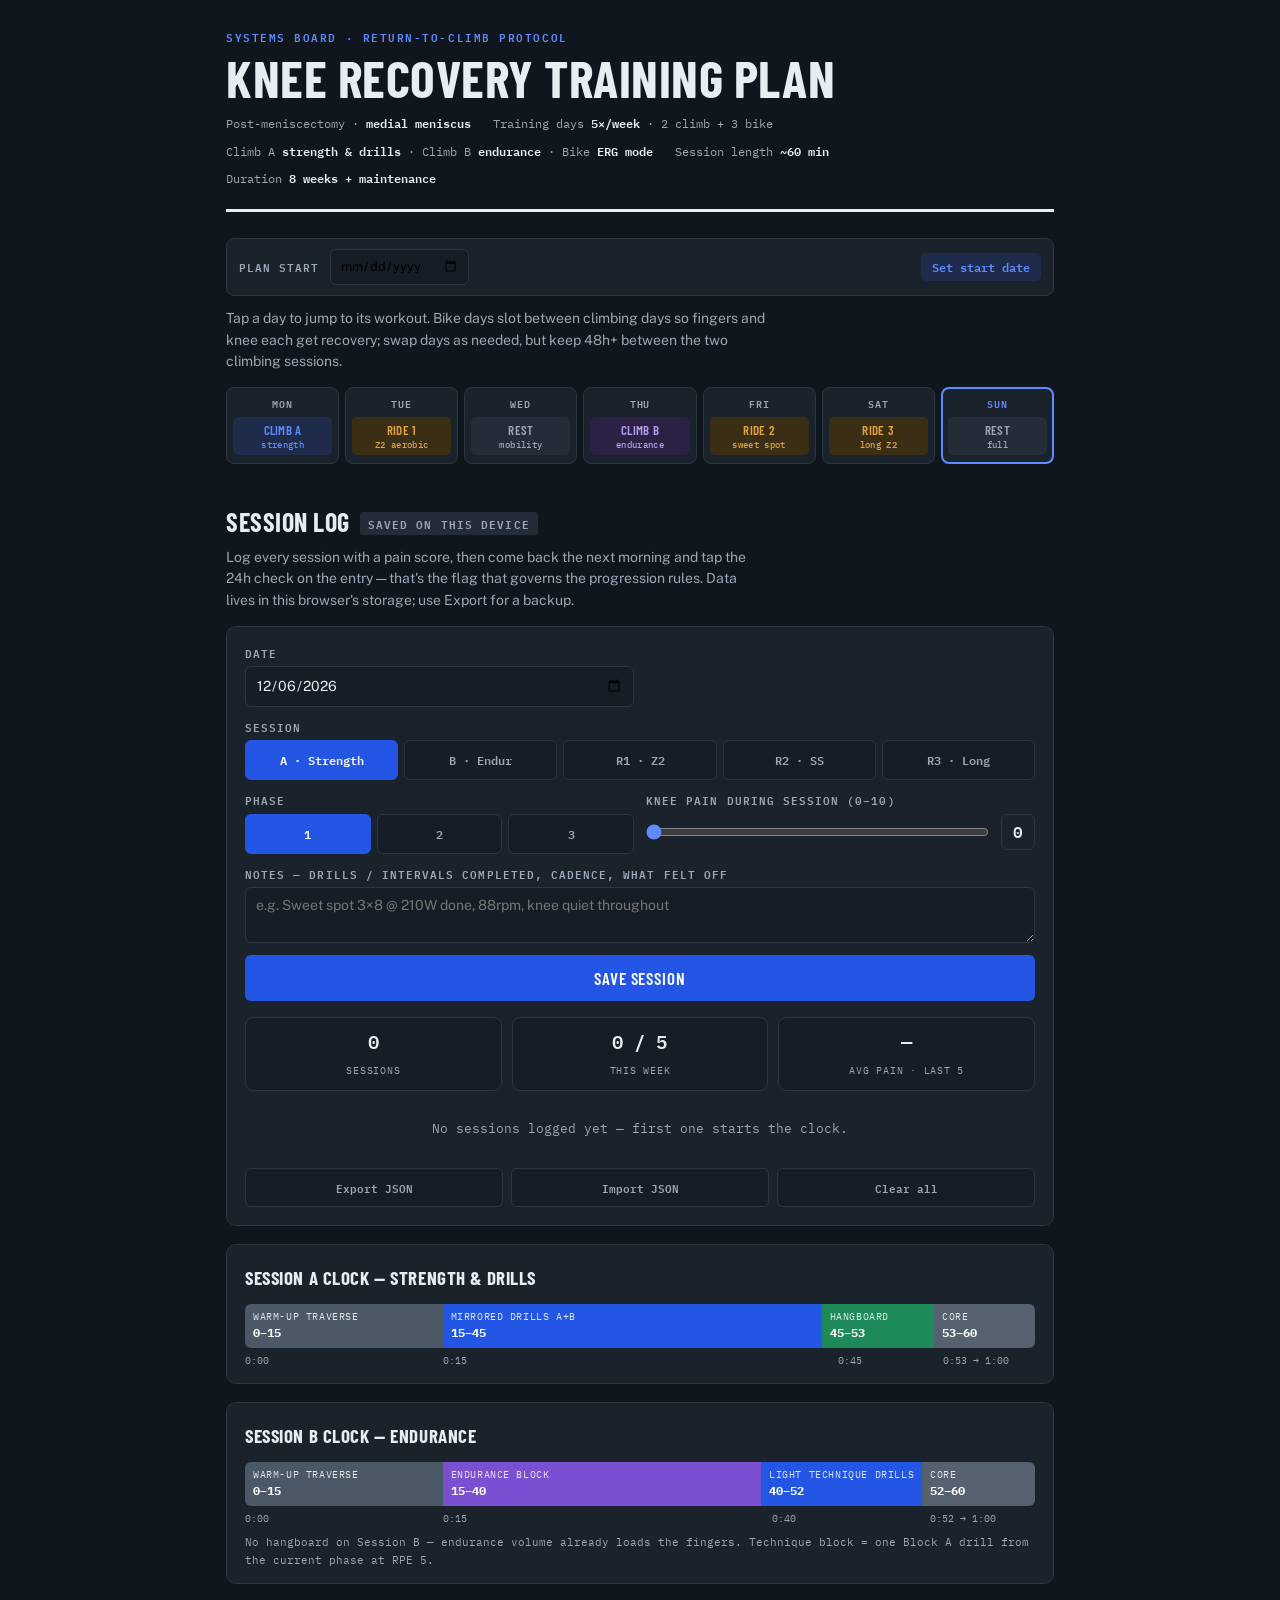
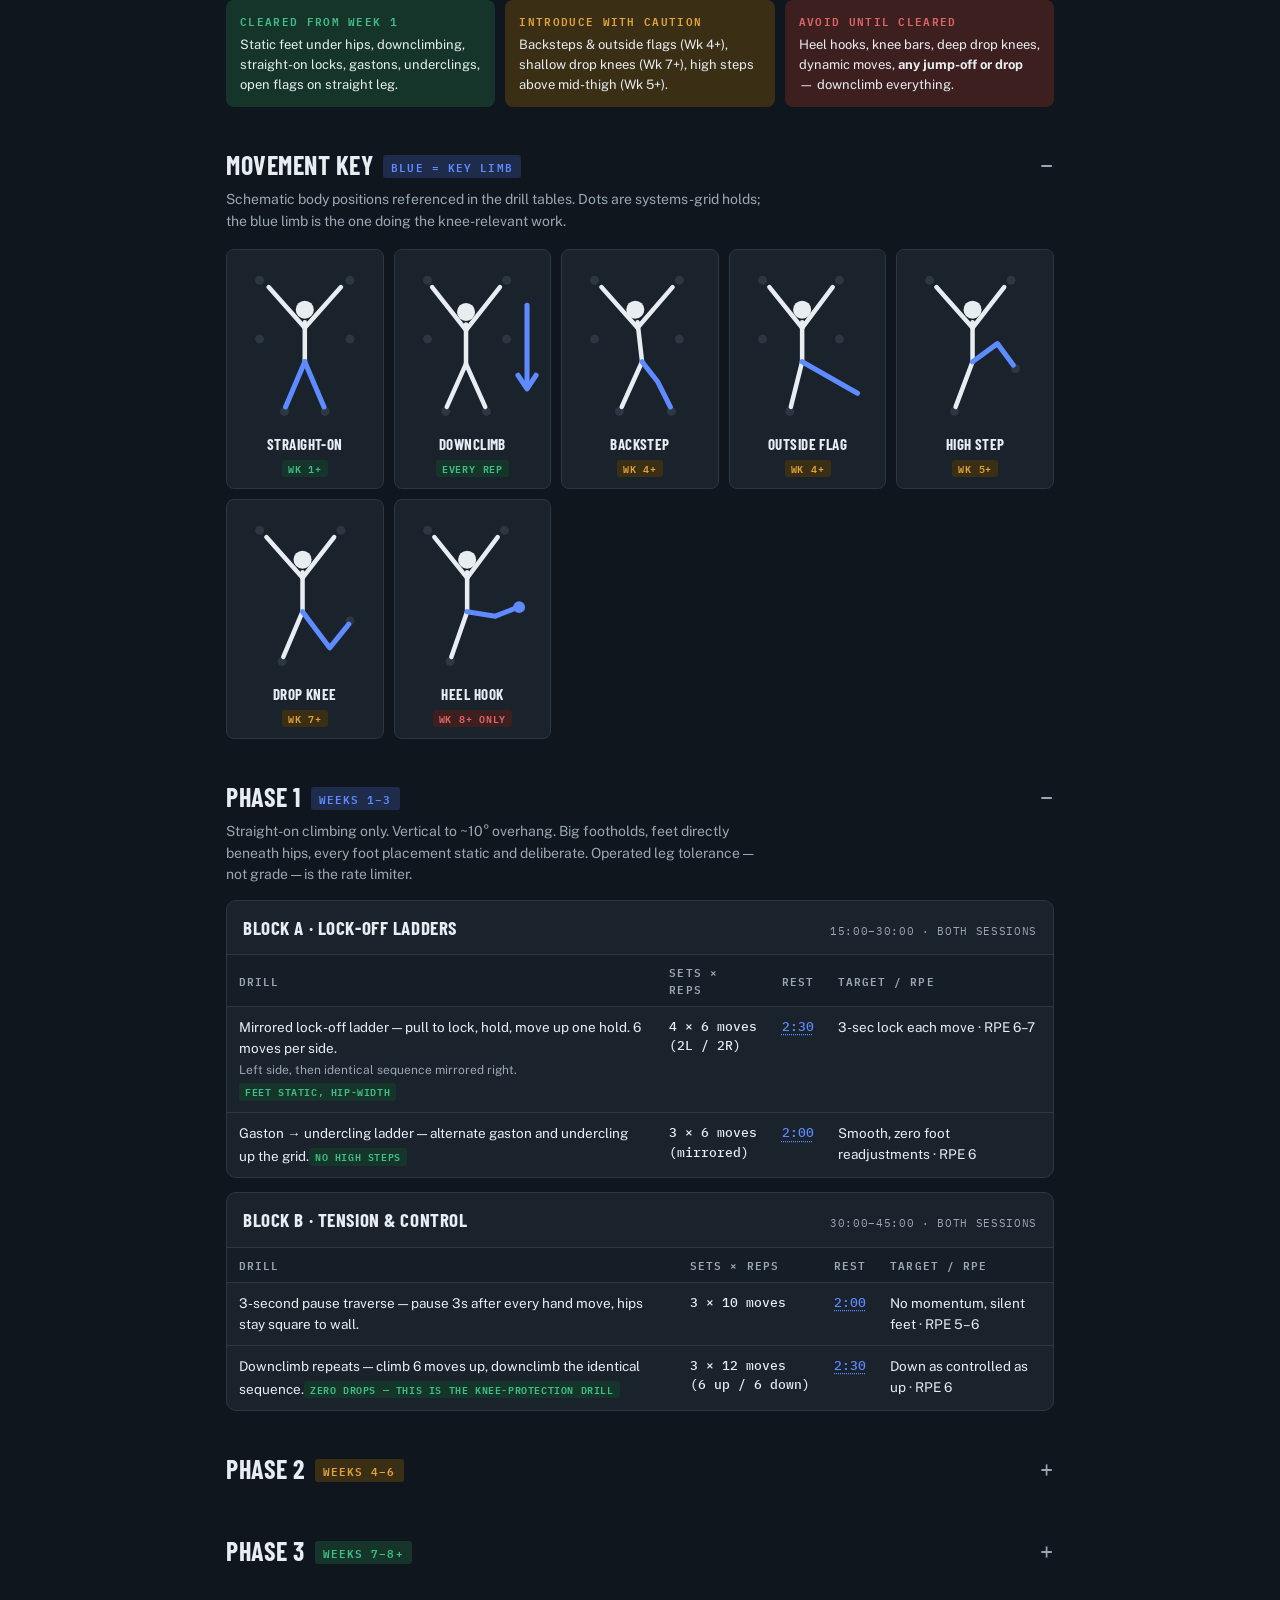
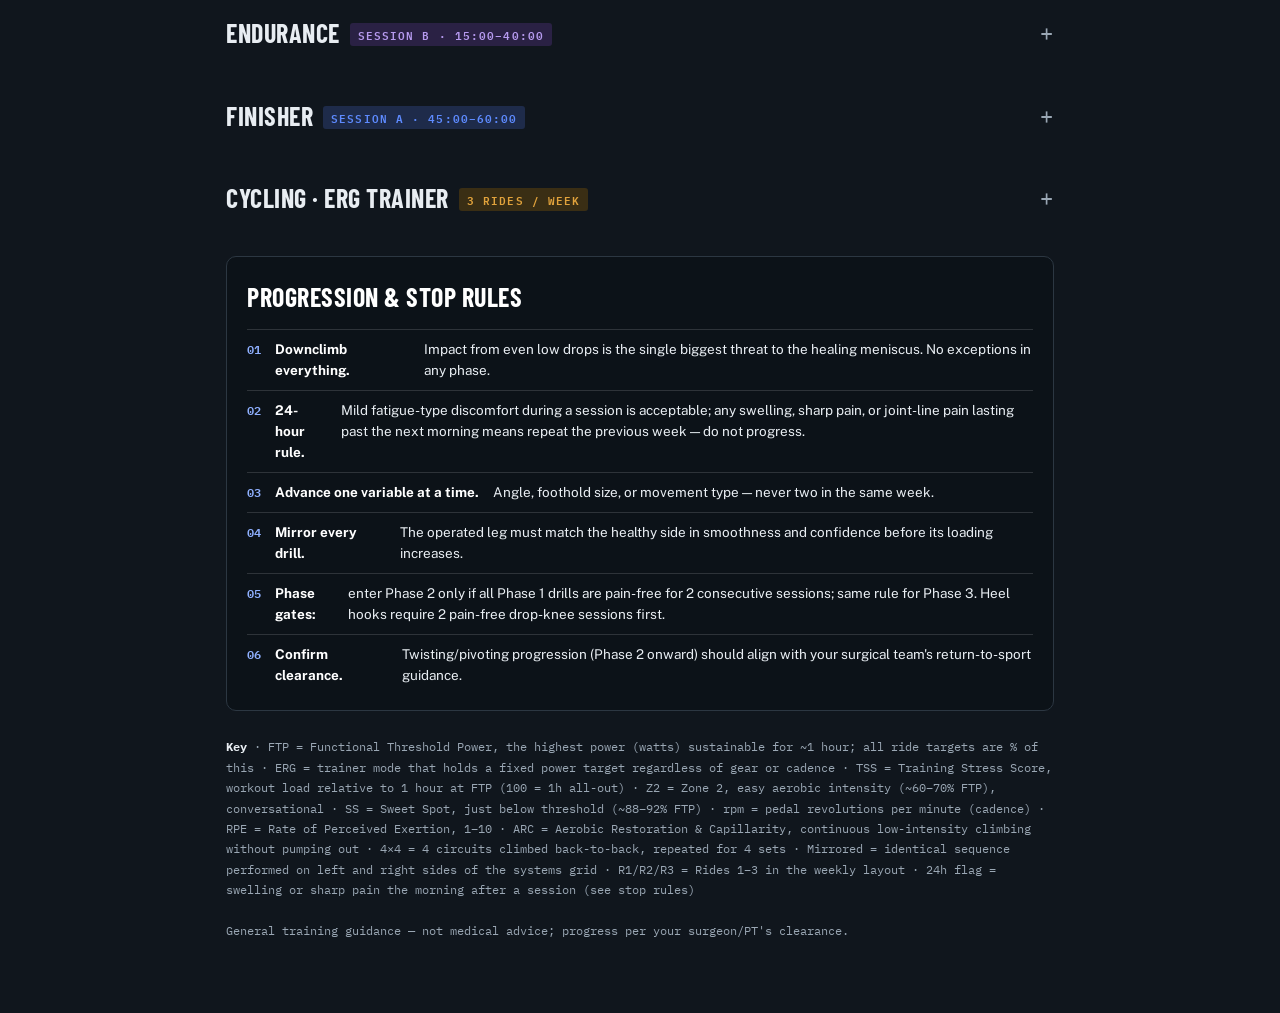
==== commit 951cc8b3: "Add files via upload dark theme" ====
--- a/index.html
+++ b/index.html
@@ -8,24 +8,24 @@
 <meta name="mobile-web-app-capable" content="yes">
 <meta name="apple-mobile-web-app-status-bar-style" content="default">
 <meta name="apple-mobile-web-app-title" content="Knee Plan">
-<meta name="theme-color" content="#17202B">
+<meta name="theme-color" content="#10161D">
 <link rel="preconnect" href="https://fonts.googleapis.com">
 <link href="https://fonts.googleapis.com/css2?family=Barlow+Condensed:wght@500;600;700&family=Public+Sans:wght@400;500;600&family=IBM+Plex+Mono:wght@400;500;600&display=swap" rel="stylesheet">
 <style>
   :root{
-    --bg:#EEF1F4;
-    --card:#FFFFFF;
-    --ink:#17202B;
-    --ink-soft:#4B5866;
-    --line:#D6DDE4;
-    --blue:#2456E6;
-    --blue-soft:#E4EBFD;
-    --green:#1E8A5A;
-    --green-soft:#E2F3EA;
-    --amber:#B87A0E;
-    --amber-soft:#FBF0DA;
-    --red:#C43D3D;
-    --red-soft:#FBE7E7;
+    --bg:#10161D;
+    --card:#1A222C;
+    --ink:#E8EDF2;
+    --ink-soft:#9AA7B4;
+    --line:#2C3742;
+    --blue:#5E8BFF;
+    --blue-soft:#1E2B4A;
+    --green:#3FBF87;
+    --green-soft:#15352A;
+    --amber:#E2A33C;
+    --amber-soft:#3A2E14;
+    --red:#E06666;
+    --red-soft:#3D1F1F;
     --mono:'IBM Plex Mono',monospace;
     --disp:'Barlow Condensed',sans-serif;
     --body:'Public Sans',sans-serif;
@@ -72,7 +72,7 @@
   .card-h h3{font-family:var(--disp);font-size:19px;text-transform:uppercase;letter-spacing:.03em}
   .card-h .freq{font-family:var(--mono);font-size:11px;color:var(--ink-soft);letter-spacing:.06em;text-transform:uppercase}
   table{width:100%;border-collapse:collapse;font-size:13.5px}
-  th{font-family:var(--mono);font-size:10.5px;letter-spacing:.1em;text-transform:uppercase;color:var(--ink-soft);text-align:left;padding:9px 12px;border-bottom:1px solid var(--line);font-weight:600;background:#FAFBFC}
+  th{font-family:var(--mono);font-size:10.5px;letter-spacing:.1em;text-transform:uppercase;color:var(--ink-soft);text-align:left;padding:9px 12px;border-bottom:1px solid var(--line);font-weight:600;background:#151D26}
   td{padding:10px 12px;border-bottom:1px solid var(--line);vertical-align:top}
   tr:last-child td{border-bottom:none}
   td.num{font-family:var(--mono);font-size:12.5px;white-space:nowrap;font-weight:500}
@@ -82,7 +82,7 @@
   .knee.cau{background:var(--amber-soft);color:var(--amber)}
 
   /* ---------- rules ---------- */
-  .rules{background:var(--ink);color:#E9EEF3;border-radius:10px;padding:20px 20px 16px;margin-top:34px}
+  .rules{background:#0C1218;border:1px solid var(--line);color:#E9EEF3;border-radius:10px;padding:20px 20px 16px;margin-top:34px}
   .rules h2{color:#fff;margin:0 0 12px}
   .rules ol{list-style:none;counter-reset:r}
   .rules li{counter-increment:r;display:flex;gap:14px;padding:9px 0;border-top:1px solid rgba(255,255,255,.14);font-size:13.5px}
@@ -110,9 +110,9 @@
   .day .act{font-family:var(--disp);font-size:13px;font-weight:600;text-transform:uppercase;letter-spacing:.02em;line-height:1.15;border-radius:5px;padding:6px 2px}
   .day .act small{display:block;font-family:var(--mono);font-size:8.5px;font-weight:500;letter-spacing:.04em;margin-top:2px;text-transform:none}
   .act.climb-a{background:var(--blue-soft);color:var(--blue)}
-  .act.climb-b{background:#EFE7FB;color:#7A4FD1}
+  .act.climb-b{background:#2A2144;color:#B79BF0}
   .act.bike{background:var(--amber-soft);color:var(--amber)}
-  .act.rest{background:#F0F2F5;color:var(--ink-soft)}
+  .act.rest{background:#232C37;color:var(--ink-soft)}
   .act[data-target]{cursor:pointer;-webkit-tap-highlight-color:transparent}
   .act[data-target]:active{opacity:.75}
   #ride1,#ride2,#ride3,#endurance,#phase1,#phase2,#phase3{scroll-margin-top:12px}
@@ -122,12 +122,12 @@
   /* ---------- plan start / week badge ---------- */
   .start-row{display:flex;align-items:center;gap:10px;background:var(--card);border:1px solid var(--line);border-radius:8px;padding:10px 12px;margin:0 0 12px;flex-wrap:wrap}
   .start-row label{font-family:var(--mono);font-size:10.5px;letter-spacing:.1em;text-transform:uppercase;color:var(--ink-soft);font-weight:600}
-  .start-row input{border:1px solid var(--line);border-radius:6px;padding:6px 9px;font-family:var(--body);font-size:13px;background:#FAFBFC;-webkit-appearance:none;appearance:none;height:36px;min-width:0}
+  .start-row input{border:1px solid var(--line);border-radius:6px;padding:6px 9px;font-family:var(--body);font-size:13px;background:#151D26;-webkit-appearance:none;appearance:none;height:36px;min-width:0}
   .start-row .wkbadge{margin-left:auto;font-family:var(--mono);font-size:12px;font-weight:600;background:var(--blue-soft);color:var(--blue);padding:5px 11px;border-radius:5px;white-space:nowrap}
 
   /* ---------- rest timer ---------- */
   .t-timer{color:var(--blue);text-decoration:underline dotted;text-underline-offset:3px;cursor:pointer;-webkit-tap-highlight-color:transparent}
-  #timerbar{position:fixed;left:12px;right:12px;bottom:14px;max-width:836px;margin:0 auto;background:var(--ink);color:#fff;border-radius:10px;padding:13px 18px;display:none;align-items:center;gap:14px;font-family:var(--mono);z-index:50;box-shadow:0 8px 22px rgba(23,32,43,.3);cursor:pointer}
+  #timerbar{position:fixed;left:12px;right:12px;bottom:14px;max-width:836px;margin:0 auto;background:#0C1218;border:1px solid var(--line);color:#fff;border-radius:10px;padding:13px 18px;display:none;align-items:center;gap:14px;font-family:var(--mono);z-index:50;box-shadow:0 8px 22px rgba(23,32,43,.3);cursor:pointer}
   #timerbar.on{display:flex}
   #timerbar.done{background:var(--green)}
   #timerbar b{font-size:24px;font-weight:600;letter-spacing:.02em}
@@ -147,21 +147,21 @@
   .log-form{display:grid;grid-template-columns:1fr 1fr;gap:12px}
   .lf{display:flex;flex-direction:column;gap:5px;min-width:0}
   .lf label{font-family:var(--mono);font-size:10.5px;letter-spacing:.1em;text-transform:uppercase;color:var(--ink-soft);font-weight:600}
-  .lf input[type=date],.lf textarea{border:1px solid var(--line);border-radius:6px;padding:9px 10px;font-family:var(--body);font-size:14px;color:var(--ink);background:#FAFBFC;width:100%}
+  .lf input[type=date],.lf textarea{border:1px solid var(--line);border-radius:6px;padding:9px 10px;font-family:var(--body);font-size:14px;color:var(--ink);background:#151D26;width:100%}
   .lf input[type=date]{-webkit-appearance:none;appearance:none;min-width:0;height:41px;text-align:left;display:block;-webkit-text-align:left}
   .lf input[type=date]::-webkit-date-and-time-value{text-align:left;margin:0}
   .lf textarea{resize:vertical;min-height:56px}
   .lf.full{grid-column:1 / -1}
   .seg-btns{display:flex;gap:6px;flex-wrap:wrap}
-  .seg-btns button{flex:1;min-width:72px;border:1px solid var(--line);background:#FAFBFC;border-radius:6px;padding:9px 4px;font-family:var(--mono);font-size:12px;font-weight:600;color:var(--ink-soft);cursor:pointer;white-space:nowrap}
-  .seg-btns button.on{background:var(--blue);border-color:var(--blue);color:#fff}
+  .seg-btns button{flex:1;min-width:72px;border:1px solid var(--line);background:#151D26;border-radius:6px;padding:9px 4px;font-family:var(--mono);font-size:12px;font-weight:600;color:var(--ink-soft);cursor:pointer;white-space:nowrap}
+  .seg-btns button.on{background:#2456E6;border-color:#2456E6;color:#fff}
   .pain-row{display:flex;align-items:center;gap:12px}
   .pain-row input[type=range]{flex:1;accent-color:var(--blue)}
   .pain-val{font-family:var(--mono);font-size:16px;font-weight:600;min-width:34px;text-align:center;border:1px solid var(--line);border-radius:6px;padding:5px 0}
-  .save-btn{grid-column:1 / -1;background:var(--ink);color:#fff;border:none;border-radius:6px;padding:13px;font-family:var(--disp);font-size:17px;font-weight:600;text-transform:uppercase;letter-spacing:.05em;cursor:pointer}
+  .save-btn{grid-column:1 / -1;background:#2456E6;color:#fff;border:none;border-radius:6px;padding:13px;font-family:var(--disp);font-size:17px;font-weight:600;text-transform:uppercase;letter-spacing:.05em;cursor:pointer}
   .save-btn:active{opacity:.85}
   .log-stats{display:grid;grid-template-columns:repeat(3,1fr);gap:10px;margin:16px 0 4px}
-  .stat-box{background:#FAFBFC;border:1px solid var(--line);border-radius:8px;padding:10px;text-align:center}
+  .stat-box{background:#151D26;border:1px solid var(--line);border-radius:8px;padding:10px;text-align:center}
   .stat-box b{display:block;font-family:var(--mono);font-size:19px;font-weight:600}
   .stat-box span{font-family:var(--mono);font-size:9.5px;letter-spacing:.08em;text-transform:uppercase;color:var(--ink-soft)}
   .trend{display:flex;align-items:flex-end;gap:3px;height:36px;margin:10px 0 2px}
@@ -173,22 +173,22 @@
   .entry-top{display:flex;flex-wrap:wrap;gap:6px 10px;align-items:center;font-family:var(--mono);font-size:11.5px}
   .entry-top .d{font-weight:600}
   .chip{font-size:9.5px;font-weight:600;letter-spacing:.06em;text-transform:uppercase;padding:1px 7px;border-radius:3px}
-  .chip.a{background:var(--blue-soft);color:var(--blue)} .chip.b{background:#EFE7FB;color:#7A4FD1} .chip.r{background:var(--amber-soft);color:var(--amber)}
-  .chip.p{background:#F0F2F5;color:var(--ink-soft)}
+  .chip.a{background:var(--blue-soft);color:var(--blue)} .chip.b{background:#2A2144;color:#B79BF0} .chip.r{background:var(--amber-soft);color:var(--amber)}
+  .chip.p{background:#232C37;color:var(--ink-soft)}
   .chip.pain-lo{background:var(--green-soft);color:var(--green)} .chip.pain-md{background:var(--amber-soft);color:var(--amber)} .chip.pain-hi{background:var(--red-soft);color:var(--red)}
   .entry .note-txt{color:var(--ink-soft);margin-top:5px;font-size:12.5px}
   .entry-actions{display:flex;gap:8px;margin-top:8px}
-  .entry-actions button{border:1px solid var(--line);background:#FAFBFC;border-radius:5px;padding:4px 10px;font-family:var(--mono);font-size:10.5px;font-weight:600;cursor:pointer;color:var(--ink-soft)}
+  .entry-actions button{border:1px solid var(--line);background:#151D26;border-radius:5px;padding:4px 10px;font-family:var(--mono);font-size:10.5px;font-weight:600;cursor:pointer;color:var(--ink-soft)}
   .entry-actions button.flag-on{background:var(--red-soft);border-color:var(--red);color:var(--red)}
   .entry-actions button.flag-ok{background:var(--green-soft);border-color:var(--green);color:var(--green)}
   .log-tools{display:flex;gap:8px;margin-top:14px}
-  .log-tools button{flex:1;border:1px solid var(--line);background:#FAFBFC;border-radius:6px;padding:9px;font-family:var(--mono);font-size:11px;font-weight:600;color:var(--ink-soft);cursor:pointer}
+  .log-tools button{flex:1;border:1px solid var(--line);background:#151D26;border-radius:6px;padding:9px;font-family:var(--mono);font-size:11px;font-weight:600;color:var(--ink-soft);cursor:pointer}
   .empty-log{text-align:center;color:var(--ink-soft);font-size:13px;padding:14px 0;font-family:var(--mono)}
   @media (max-width:560px){.log-form{grid-template-columns:1fr}.log-stats{grid-template-columns:repeat(3,1fr)}}
 
   footer{margin-top:26px;font-size:12px;color:var(--ink-soft);font-family:var(--mono);line-height:1.7}
 
-  @media print{body{background:#fff}.wrap{padding:0}.card,.clock{break-inside:avoid}}
+  @media print{body{background:#fff;color:#17202B}.wrap{padding:0}.card,.clock{break-inside:avoid}}
   @media (max-width:560px){
     th:nth-child(4),td:nth-child(4){display:none}
     .seg span{display:none}
@@ -230,7 +230,7 @@
 </div>
 
 <!-- SESSION LOG -->
-<h2>Session Log <span class="tag" style="background:#F0F2F5;color:var(--ink-soft)">Saved on this device</span></h2>
+<h2>Session Log <span class="tag" style="background:#232C37;color:var(--ink-soft)">Saved on this device</span></h2>
 <p class="sub">Log every session with a pain score, then come back the next morning and tap the 24h check on the entry — that's the flag that governs the progression rules. Data lives in this browser's storage; use Export for a backup.</p>
 
 <div class="log">
@@ -296,7 +296,7 @@
     <div class="seg" style="flex:15;background:#4B5866"><span>Warm-up traverse</span><b>0–15</b></div>
     <div class="seg" style="flex:30;background:#2456E6"><span>Mirrored drills A+B</span><b>15–45</b></div>
     <div class="seg" style="flex:8;background:#1E8A5A"><span>Hangboard</span><b>45–53</b></div>
-    <div class="seg" style="flex:7;background:#17202B"><span>Core</span><b>53–60</b></div>
+    <div class="seg" style="flex:7;background:#55616F"><span>Core</span><b>53–60</b></div>
   </div>
   <div class="ticks">
     <div style="flex:15">0:00</div><div style="flex:30">0:15</div><div style="flex:8">0:45</div><div style="flex:7">0:53&nbsp;→&nbsp;1:00</div>
@@ -309,7 +309,7 @@
     <div class="seg" style="flex:15;background:#4B5866"><span>Warm-up traverse</span><b>0–15</b></div>
     <div class="seg" style="flex:25;background:#7A4FD1"><span>Endurance block</span><b>15–40</b></div>
     <div class="seg" style="flex:12;background:#2456E6"><span>Light technique drills</span><b>40–52</b></div>
-    <div class="seg" style="flex:8;background:#17202B"><span>Core</span><b>52–60</b></div>
+    <div class="seg" style="flex:8;background:#55616F"><span>Core</span><b>52–60</b></div>
   </div>
   <div class="ticks">
     <div style="flex:15">0:00</div><div style="flex:25">0:15</div><div style="flex:12">0:40</div><div style="flex:8">0:52&nbsp;→&nbsp;1:00</div>
@@ -576,7 +576,7 @@
 
 <!-- ENDURANCE -->
 <details class="sec" id="endurance">
-<summary><h2>Endurance <span class="tag" style="background:#EFE7FB;color:#7A4FD1">Session B · 15:00–40:00</span></h2></summary>
+<summary><h2>Endurance <span class="tag" style="background:#2A2144;color:#B79BF0">Session B · 15:00–40:00</span></h2></summary>
 <p class="sub">Endurance work runs on Session B each week and progresses alongside the drill phases. It's knee-friendly by design — low intensity, big holds, static feet — so it starts in Week 1. On ARC blocks you should be able to hold a conversation; a deep forearm pump means the wall is too steep or the holds too small.</p>
 
 <div class="card">
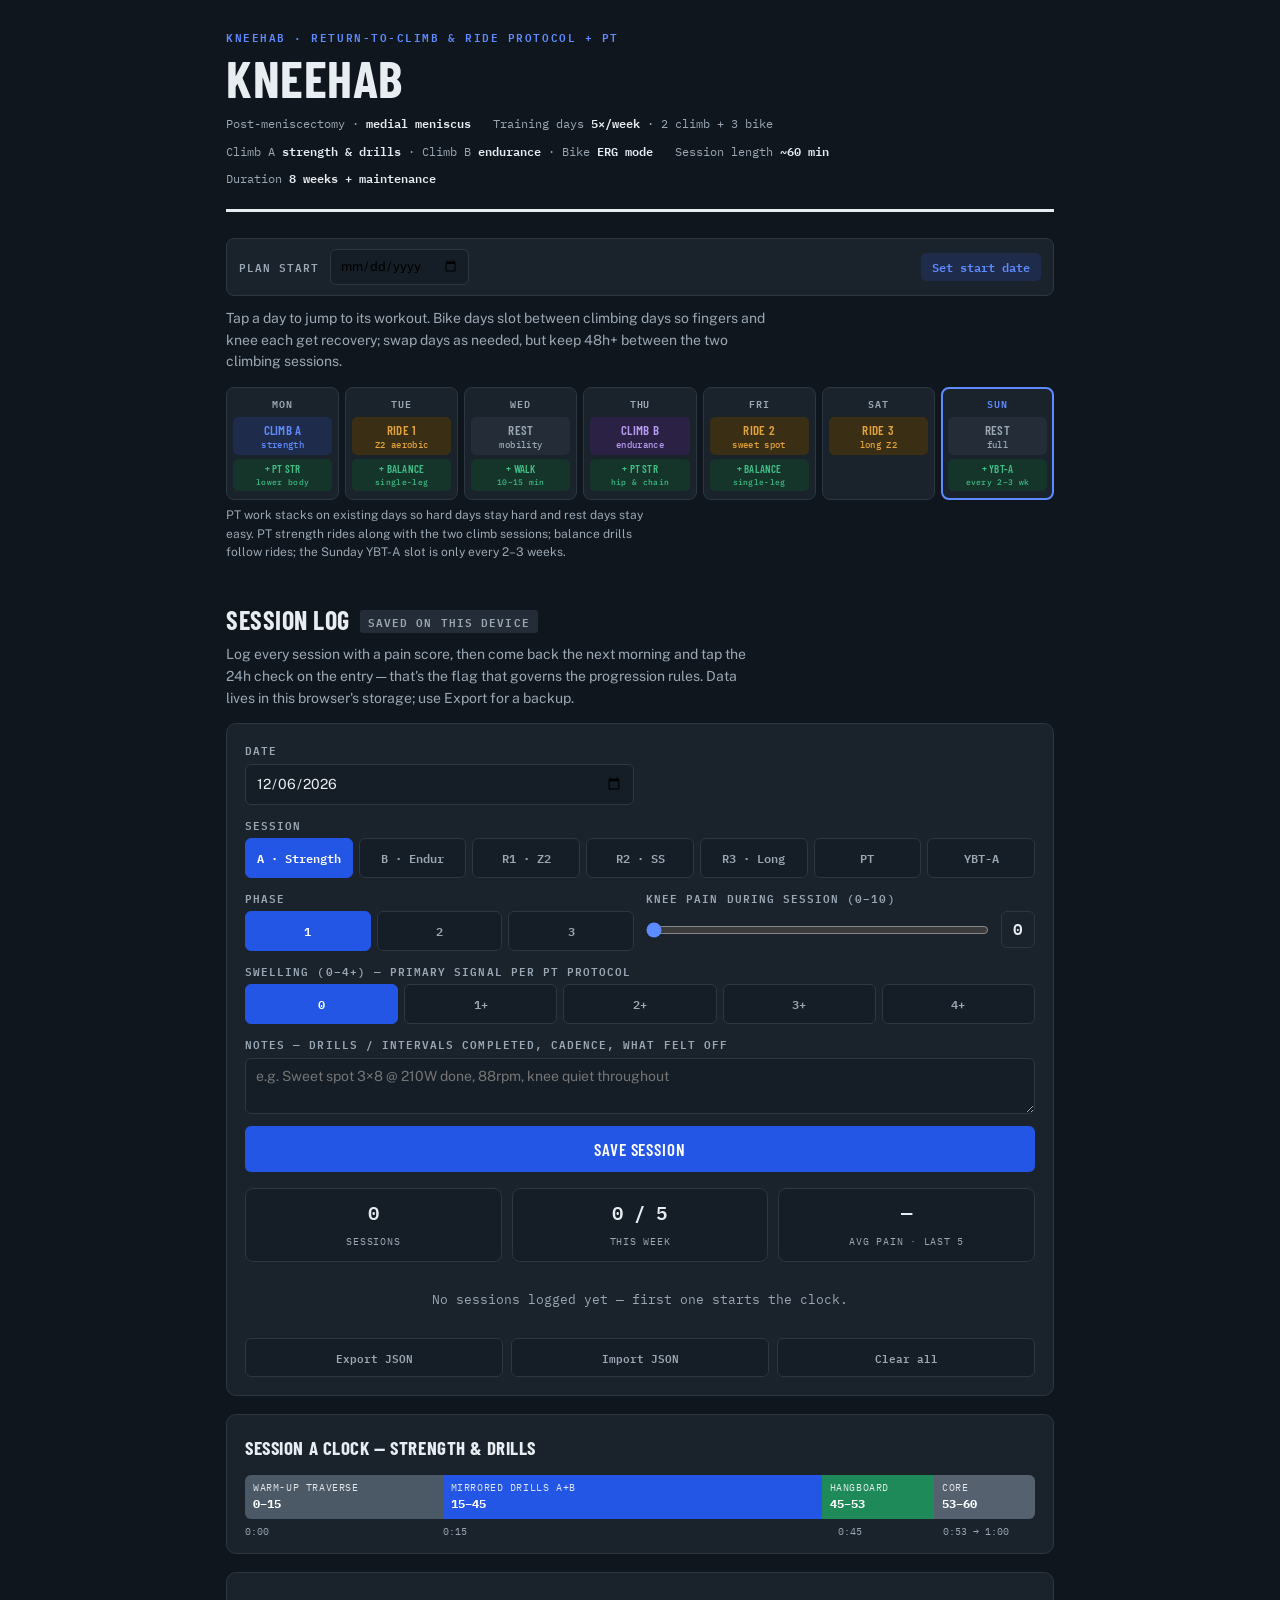
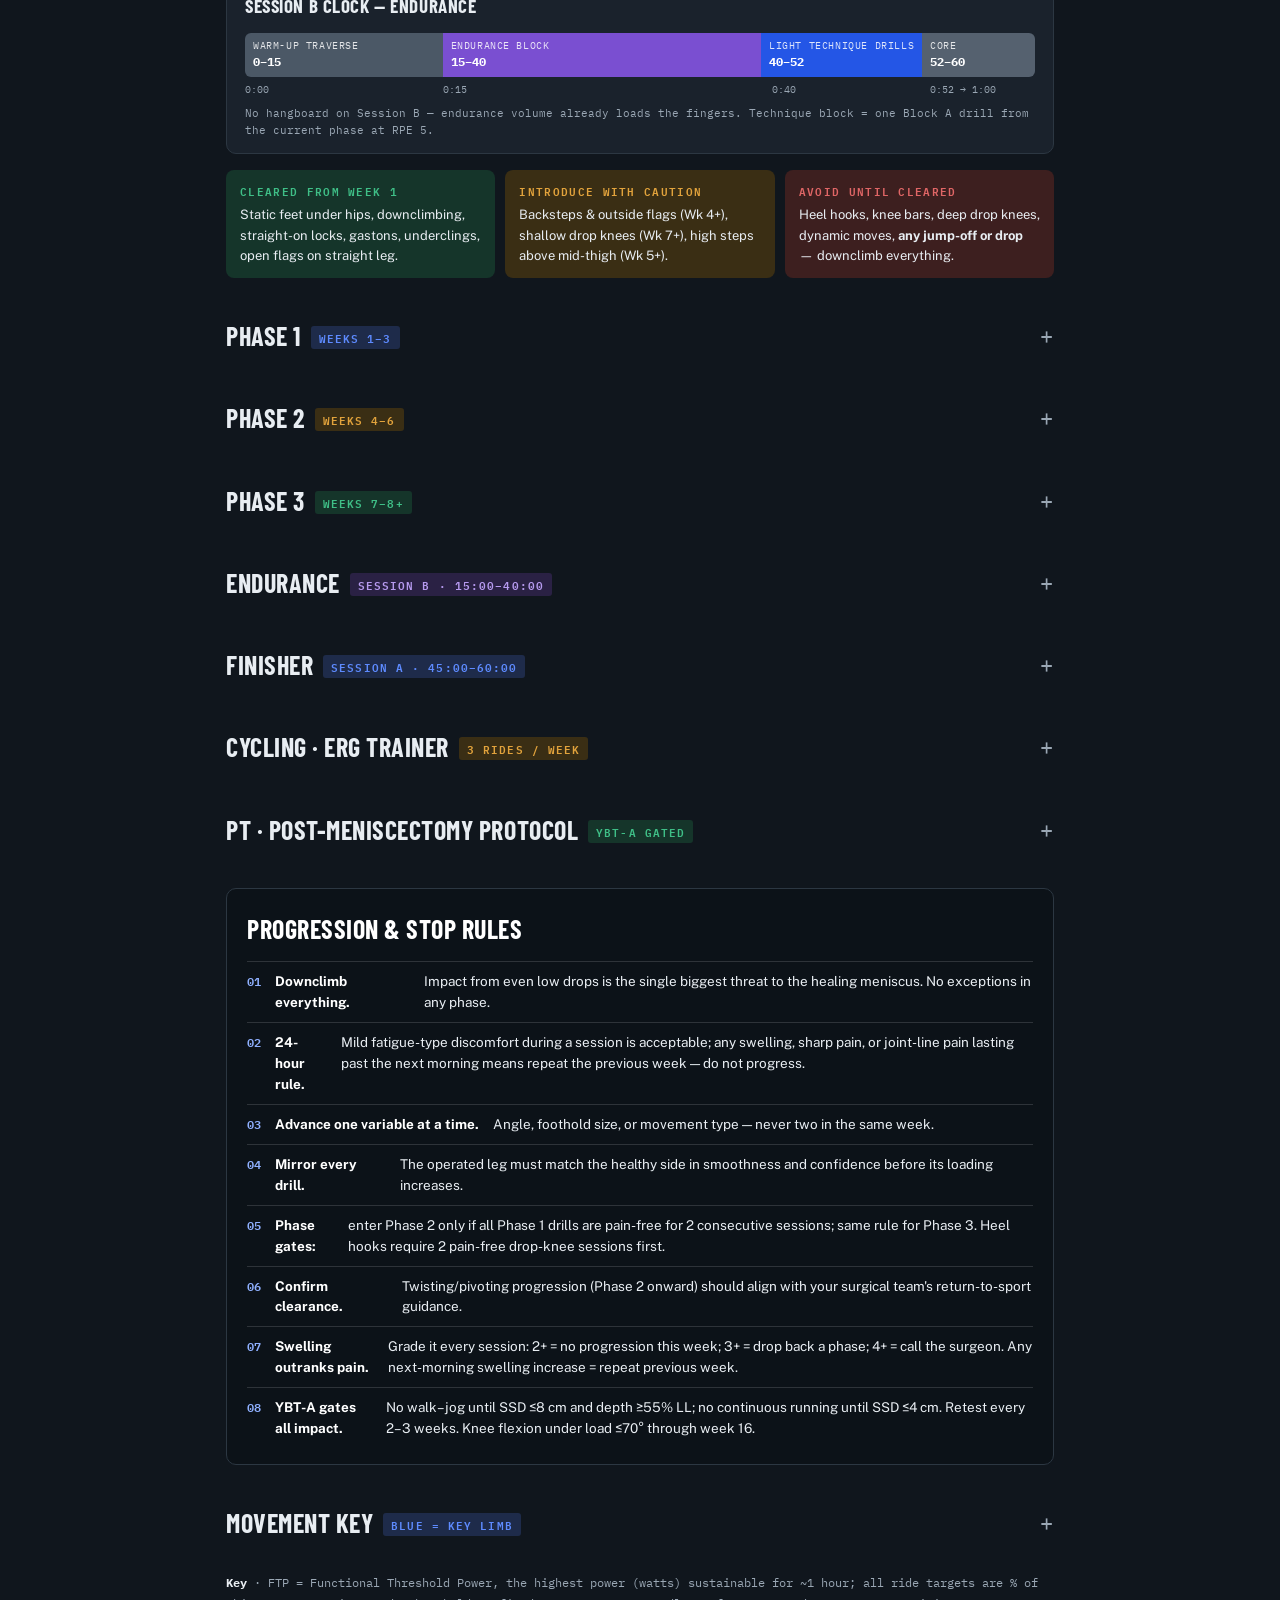
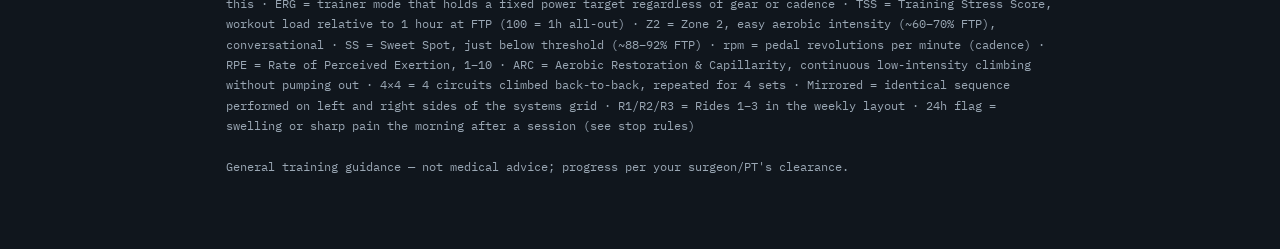
==== commit 3a0a1401: "Add files via upload updated name, added PT, added auto collapse" ====
--- a/index.html
+++ b/index.html
@@ -3,11 +3,11 @@
 <head>
 <meta charset="UTF-8">
 <meta name="viewport" content="width=device-width, initial-scale=1.0">
-<title>Systems Board · Knee Recovery Training Plan</title>
+<title>Kneehab · Knee Recovery Training Plan</title>
 <meta name="apple-mobile-web-app-capable" content="yes">
 <meta name="mobile-web-app-capable" content="yes">
 <meta name="apple-mobile-web-app-status-bar-style" content="default">
-<meta name="apple-mobile-web-app-title" content="Knee Plan">
+<meta name="apple-mobile-web-app-title" content="Kneehab">
 <meta name="theme-color" content="#10161D">
 <link rel="preconnect" href="https://fonts.googleapis.com">
 <link href="https://fonts.googleapis.com/css2?family=Barlow+Condensed:wght@500;600;700&family=Public+Sans:wght@400;500;600&family=IBM+Plex+Mono:wght@400;500;600&display=swap" rel="stylesheet">
@@ -113,6 +113,8 @@
   .act.climb-b{background:#2A2144;color:#B79BF0}
   .act.bike{background:var(--amber-soft);color:var(--amber)}
   .act.rest{background:#232C37;color:var(--ink-soft)}
+  .act.pt{background:var(--green-soft);color:var(--green);margin-top:4px;font-size:11px;padding:4px 2px}
+  .act.pt small{font-size:8px}
   .act[data-target]{cursor:pointer;-webkit-tap-highlight-color:transparent}
   .act[data-target]:active{opacity:.75}
   #ride1,#ride2,#ride3,#endurance,#phase1,#phase2,#phase3{scroll-margin-top:12px}
@@ -175,6 +177,10 @@
   .chip{font-size:9.5px;font-weight:600;letter-spacing:.06em;text-transform:uppercase;padding:1px 7px;border-radius:3px}
   .chip.a{background:var(--blue-soft);color:var(--blue)} .chip.b{background:#2A2144;color:#B79BF0} .chip.r{background:var(--amber-soft);color:var(--amber)}
   .chip.p{background:#232C37;color:var(--ink-soft)}
+  .chip.pt{background:var(--green-soft);color:var(--green)}
+  .chip.ybt{background:var(--blue-soft);color:var(--blue)}
+  .ybt-row{display:flex;gap:8px}
+  .ybt-row input{flex:1;min-width:0;border:1px solid var(--line);border-radius:6px;padding:9px 10px;font-family:var(--body);font-size:14px;color:var(--ink);background:#151D26;width:100%}
   .chip.pain-lo{background:var(--green-soft);color:var(--green)} .chip.pain-md{background:var(--amber-soft);color:var(--amber)} .chip.pain-hi{background:var(--red-soft);color:var(--red)}
   .entry .note-txt{color:var(--ink-soft);margin-top:5px;font-size:12.5px}
   .entry-actions{display:flex;gap:8px;margin-top:8px}
@@ -199,8 +205,8 @@
 <div class="wrap">
 
 <header>
-  <div class="eyebrow">Systems Board · Return-to-Climb Protocol</div>
-  <h1>Knee Recovery Training Plan</h1>
+  <div class="eyebrow">Kneehab · Return-to-Climb &amp; Ride Protocol + PT</div>
+  <h1>Kneehab</h1>
   <div class="meta">
     <div>Post-meniscectomy · <b>medial meniscus</b></div>
     <div>Training days <b>5×/week</b> · 2 climb + 3 bike</div>
@@ -219,14 +225,15 @@
   </div>
   <p class="sub" style="margin-top:0">Tap a day to jump to its workout. Bike days slot between climbing days so fingers and knee each get recovery; swap days as needed, but keep 48h+ between the two climbing sessions.</p>
   <div class="week">
-    <div class="day"><h6>Mon</h6><div class="act climb-a" data-target="phase">Climb A<small>strength</small></div></div>
-    <div class="day"><h6>Tue</h6><div class="act bike" data-target="#ride1">Ride 1<small>Z2 aerobic</small></div></div>
-    <div class="day"><h6>Wed</h6><div class="act rest">Rest<small>mobility</small></div></div>
-    <div class="day"><h6>Thu</h6><div class="act climb-b" data-target="#endurance">Climb B<small>endurance</small></div></div>
-    <div class="day"><h6>Fri</h6><div class="act bike" data-target="#ride2">Ride 2<small>sweet spot</small></div></div>
+    <div class="day"><h6>Mon</h6><div class="act climb-a" data-target="phase">Climb A<small>strength</small></div><div class="act pt" data-target="#ptplan">+ PT Str<small>lower body</small></div></div>
+    <div class="day"><h6>Tue</h6><div class="act bike" data-target="#ride1">Ride 1<small>Z2 aerobic</small></div><div class="act pt" data-target="#ptplan">+ Balance<small>single-leg</small></div></div>
+    <div class="day"><h6>Wed</h6><div class="act rest">Rest<small>mobility</small></div><div class="act pt" data-target="#ptplan">+ Walk<small>10–15 min</small></div></div>
+    <div class="day"><h6>Thu</h6><div class="act climb-b" data-target="#endurance">Climb B<small>endurance</small></div><div class="act pt" data-target="#ptplan">+ PT Str<small>hip &amp; chain</small></div></div>
+    <div class="day"><h6>Fri</h6><div class="act bike" data-target="#ride2">Ride 2<small>sweet spot</small></div><div class="act pt" data-target="#ptplan">+ Balance<small>single-leg</small></div></div>
     <div class="day"><h6>Sat</h6><div class="act bike" data-target="#ride3">Ride 3<small>long Z2</small></div></div>
-    <div class="day"><h6>Sun</h6><div class="act rest">Rest<small>full</small></div></div>
-  </div>
+    <div class="day"><h6>Sun</h6><div class="act rest">Rest<small>full</small></div><div class="act pt" data-target="#ptplan">+ YBT-A<small>every 2–3 wk</small></div></div>
+  </div>
+  <p class="sub" style="margin:6px 0 0;font-size:12px">PT work stacks on existing days so hard days stay hard and rest days stay easy. PT strength rides along with the two climb sessions; balance drills follow rides; the Sunday YBT-A slot is only every 2–3 weeks.</p>
 </div>
 
 <!-- SESSION LOG -->
@@ -247,6 +254,8 @@
         <button data-v="R1">R1 · Z2</button>
         <button data-v="R2">R2 · SS</button>
         <button data-v="R3">R3 · Long</button>
+        <button data-v="PT">PT</button>
+        <button data-v="YBT">YBT-A</button>
       </div>
     </div>
     <div class="lf">
@@ -265,6 +274,24 @@
       </div>
     </div>
     <div class="lf full">
+      <label>Swelling (0–4+) — primary signal per PT protocol</label>
+      <div class="seg-btns" id="swell-btns">
+        <button data-v="0" class="on">0</button>
+        <button data-v="1">1+</button>
+        <button data-v="2">2+</button>
+        <button data-v="3">3+</button>
+        <button data-v="4">4+</button>
+      </div>
+    </div>
+    <div class="lf full" id="ybt-fields" style="display:none">
+      <label>YBT-A — leg length &amp; best-of-3 reach (cm)</label>
+      <div class="ybt-row">
+        <input type="number" id="ybt-ll" placeholder="Leg length" min="1" step="0.5" inputmode="decimal">
+        <input type="number" id="ybt-l" placeholder="Reach L" min="0" step="0.5" inputmode="decimal">
+        <input type="number" id="ybt-r" placeholder="Reach R" min="0" step="0.5" inputmode="decimal">
+      </div>
+    </div>
+    <div class="lf full">
       <label for="log-notes">Notes — drills / intervals completed, cadence, what felt off</label>
       <textarea id="log-notes" placeholder="e.g. Sweet spot 3×8 @ 210W done, 88rpm, knee quiet throughout"></textarea>
     </div>
@@ -324,8 +351,368 @@
   <div class="lg no"><h4>Avoid until cleared</h4>Heel hooks, knee bars, deep drop knees, dynamic moves, <b>any jump-off or drop</b> — downclimb everything.</div>
 </div>
 
+<!-- PHASE 1 -->
+<details class="sec phase" id="phase1">
+<summary><h2 class="p1">Phase 1 <span class="tag">Weeks 1–3</span></h2></summary>
+<p class="sub">Straight-on climbing only. Vertical to ~10° overhang. Big footholds, feet directly beneath hips, every foot placement static and deliberate. Operated leg tolerance — not grade — is the rate limiter.</p>
+
+<div class="card">
+  <div class="card-h"><h3>Block A · Lock-off Ladders</h3><div class="freq">15:00–30:00 · both sessions</div></div>
+  <table>
+    <tr><th>Drill</th><th>Sets × Reps</th><th>Rest</th><th>Target / RPE</th></tr>
+    <tr>
+      <td>Mirrored lock-off ladder — pull to lock, hold, move up one hold. 6 moves per side.<span class="note">Left side, then identical sequence mirrored right.</span><span class="knee ok">Feet static, hip-width</span></td>
+      <td class="num">4 × 6 moves<br>(2L / 2R)</td>
+      <td class="num">2:30</td>
+      <td>3-sec lock each move · RPE 6–7</td>
+    </tr>
+    <tr>
+      <td>Gaston → undercling ladder — alternate gaston and undercling up the grid.<span class="knee ok">No high steps</span></td>
+      <td class="num">3 × 6 moves<br>(mirrored)</td>
+      <td class="num">2:00</td>
+      <td>Smooth, zero foot readjustments · RPE 6</td>
+    </tr>
+  </table>
+</div>
+
+<div class="card">
+  <div class="card-h"><h3>Block B · Tension &amp; Control</h3><div class="freq">30:00–45:00 · both sessions</div></div>
+  <table>
+    <tr><th>Drill</th><th>Sets × Reps</th><th>Rest</th><th>Target / RPE</th></tr>
+    <tr>
+      <td>3-second pause traverse — pause 3s after every hand move, hips stay square to wall.</td>
+      <td class="num">3 × 10 moves</td>
+      <td class="num">2:00</td>
+      <td>No momentum, silent feet · RPE 5–6</td>
+    </tr>
+    <tr>
+      <td>Downclimb repeats — climb 6 moves up, downclimb the identical sequence.<span class="knee ok">Zero drops — this is the knee-protection drill</span></td>
+      <td class="num">3 × 12 moves<br>(6 up / 6 down)</td>
+      <td class="num">2:30</td>
+      <td>Down as controlled as up · RPE 6</td>
+    </tr>
+  </table>
+</div>
+
+</details>
+
+<!-- PHASE 2 -->
+<details class="sec phase" id="phase2">
+<summary><h2 class="p2">Phase 2 <span class="tag">Weeks 4–6</span></h2></summary>
+<p class="sub">Gentle knee involvement begins. Add shallow backsteps and outside flags — the foot must pivot freely; never lock the foot and twist. Steps may rise to mid-thigh from Week 5. Angle to ~20° overhang if pain-free.</p>
+
+<div class="card">
+  <div class="card-h"><h3>Block A · Rotational Prep</h3><div class="freq">15:00–30:00 · both sessions</div></div>
+  <table>
+    <tr><th>Drill</th><th>Sets × Reps</th><th>Rest</th><th>Target / RPE</th></tr>
+    <tr>
+      <td>Shallow backstep ladder — outside edge, hip turns in ≤45°, 6 moves per side.<span class="knee cau">Foot pivots freely on hold</span></td>
+      <td class="num">4 × 6 moves<br>(2L / 2R)</td>
+      <td class="num">2:30</td>
+      <td>Compare op-leg vs. non-op tolerance · RPE 6</td>
+    </tr>
+    <tr>
+      <td>Outside flag circuit — flag the free leg on every second move.<span class="knee cau">Straight flagging leg only</span></td>
+      <td class="num">3 × 8 moves<br>(mirrored)</td>
+      <td class="num">2:00</td>
+      <td>Hip stays close to wall · RPE 6–7</td>
+    </tr>
+  </table>
+</div>
+
+<div class="card">
+  <div class="card-h"><h3>Block B · Loaded Control</h3><div class="freq">30:00–45:00 · both sessions</div></div>
+  <table>
+    <tr><th>Drill</th><th>Sets × Reps</th><th>Rest</th><th>Target / RPE</th></tr>
+    <tr>
+      <td>Mid-thigh high-step repeats — deliberate high step, weight through the whole foot, stand up slowly (3s).<span class="knee cau">Wk 5+ only · alternate legs each rep</span></td>
+      <td class="num">3 × 6 reps<br>(3 per leg)</td>
+      <td class="num">2:30</td>
+      <td>No knee wobble on stand-up · RPE 7</td>
+    </tr>
+    <tr>
+      <td>3-second pause ladder on smaller feet — Phase 1 pause drill, footholds one size down.</td>
+      <td class="num">3 × 8 moves</td>
+      <td class="num">2:00</td>
+      <td>Core holds the pause, not arms · RPE 7</td>
+    </tr>
+  </table>
+</div>
+
+</details>
+
+<!-- PHASE 3 -->
+<details class="sec phase" id="phase3">
+<summary><h2 class="p3">Phase 3 <span class="tag">Weeks 7–8+</span></h2></summary>
+<p class="sub">Reintroduce rotation properly. Shallow drop knees on big holds, mirrored so the operated knee is directly compared against the healthy side. Heel hooks come absolutely last — they load the meniscus and hamstring attachment more than expected.</p>
+
+<div class="card">
+  <div class="card-h"><h3>Block A · Drop Knee Progression</h3><div class="freq">15:00–30:00 · both sessions</div></div>
+  <table>
+    <tr><th>Drill</th><th>Sets × Reps</th><th>Rest</th><th>Target / RPE</th></tr>
+    <tr>
+      <td>Shallow drop knee holds — big foothold, knee rotates ≤45° down, hold the position statically.<span class="knee cau">Ease in over 2s · never snap into it</span></td>
+      <td class="num">4 × 5 reps ×<br>5s hold (mirrored)</td>
+      <td class="num">2:30</td>
+      <td>Zero sharp/joint-line pain · RPE 6</td>
+    </tr>
+    <tr>
+      <td>Drop knee ladder — link 4 moves using a shallow drop knee on alternating sides.</td>
+      <td class="num">3 × 4 moves<br>(mirrored)</td>
+      <td class="num">2:30</td>
+      <td>Op-leg matches non-op smoothness · RPE 7</td>
+    </tr>
+  </table>
+</div>
+
+<div class="card">
+  <div class="card-h"><h3>Block B · Integration</h3><div class="freq">30:00–45:00 · both sessions</div></div>
+  <table>
+    <tr><th>Drill</th><th>Sets × Reps</th><th>Rest</th><th>Target / RPE</th></tr>
+    <tr>
+      <td>Mixed-pattern circuit — 8 moves combining backstep, flag, high step, and one shallow drop knee.</td>
+      <td class="num">4 × 8 moves<br>(mirrored)</td>
+      <td class="num">3:00</td>
+      <td>Fluid linking, no hesitation · RPE 7–8</td>
+    </tr>
+    <tr>
+      <td>Heel hook introduction — large hold at hip height, load progressively to ~50% effort. <span class="note">Only if all drop-knee work is pain-free for 2 full sessions.</span><span class="knee cau">Wk 8+ · stop at any posterior knee pain</span></td>
+      <td class="num">2 × 4 reps ×<br>5s (per leg)</td>
+      <td class="num">2:00</td>
+      <td>Sub-maximal only · RPE 5</td>
+    </tr>
+  </table>
+</div>
+
+</details>
+
+<!-- ENDURANCE -->
+<details class="sec" id="endurance">
+<summary><h2>Endurance <span class="tag" style="background:#2A2144;color:#B79BF0">Session B · 15:00–40:00</span></h2></summary>
+<p class="sub">Endurance work runs on Session B each week and progresses alongside the drill phases. It's knee-friendly by design — low intensity, big holds, static feet — so it starts in Week 1. On ARC blocks you should be able to hold a conversation; a deep forearm pump means the wall is too steep or the holds too small.</p>
+
+<div class="card">
+  <div class="card-h"><h3>Phase 1 · Aerobic Base (Wks 1–3)</h3><div class="freq">Vertical wall · jugs only</div></div>
+  <table>
+    <tr><th>Workout</th><th>Sets × Time</th><th>Rest</th><th>Target / RPE</th></tr>
+    <tr>
+      <td>ARC traverse — continuous climbing, never stopping, never pumping out. Shake out on the wall, not off it.<span class="knee ok">Feet under hips, static placements</span></td>
+      <td class="num">2 × 8:00<br>continuous</td>
+      <td class="num">5:00</td>
+      <td>Conversational pace · RPE 4–5</td>
+    </tr>
+    <tr>
+      <td>Foot-precision cooldown traverse — same rules, eyes on every foothold until the foot lands.</td>
+      <td class="num">1 × 5:00</td>
+      <td class="num">—</td>
+      <td>Zero foot readjustments · RPE 3–4</td>
+    </tr>
+  </table>
+</div>
+
+<div class="card">
+  <div class="card-h"><h3>Phase 2 · Aerobic Capacity (Wks 4–6)</h3><div class="freq">Up to ~15° · smaller jugs</div></div>
+  <table>
+    <tr><th>Workout</th><th>Sets × Time</th><th>Rest</th><th>Target / RPE</th></tr>
+    <tr>
+      <td>Extended ARC — longer continuous blocks; weave in backsteps and outside flags as they're cleared in the drill phases.<span class="knee cau">Foot pivots freely on every turn</span></td>
+      <td class="num">3 × 8:00<br>continuous</td>
+      <td class="num">4:00</td>
+      <td>Mild pump only, recovers on the wall · RPE 5</td>
+    </tr>
+    <tr>
+      <td>Minute on / minute off ladder — 1:00 of continuous moderate climbing, 1:00 full rest. Alternate weekly with extended ARC.</td>
+      <td class="num">8 × 1:00 on<br>/ 1:00 off</td>
+      <td class="num">built in</td>
+      <td>Same move count every round · RPE 6</td>
+    </tr>
+  </table>
+</div>
+
+<div class="card">
+  <div class="card-h"><h3>Phase 3 · Power Endurance (Wks 7+)</h3><div class="freq">Up to ~20° · full movement menu</div></div>
+  <table>
+    <tr><th>Workout</th><th>Sets × Time</th><th>Rest</th><th>Target / RPE</th></tr>
+    <tr>
+      <td>Systems 4×4 — build 4 mirrored circuits of 8 moves each; climb all 4 back-to-back with ~15s between circuits = 1 set. Downclimb, never drop.<span class="knee cau">One shallow drop knee max per circuit</span></td>
+      <td class="num">4 sets ×<br>4 circuits</td>
+      <td class="num">4:00<br>between sets</td>
+      <td>Pumped but clean on the last circuit · RPE 7–8</td>
+    </tr>
+    <tr>
+      <td>ARC flush — easy continuous traverse to clear the pump after the 4×4.</td>
+      <td class="num">1 × 8:00</td>
+      <td class="num">—</td>
+      <td>Recovery pace · RPE 3–4</td>
+    </tr>
+  </table>
+</div>
+
+</details>
+
+<!-- FINISHER -->
+<details class="sec">
+<summary><h2>Finisher <span class="tag" style="background:var(--blue-soft);color:var(--blue)">Session A · 45:00–60:00</span></h2></summary>
+<p class="sub">Full finisher on Session A only. On Session B, skip the hangboard (endurance volume already loads the fingers) and run just the three core/leg exercises from 52:00–60:00.</p>
+<div class="card">
+  <table>
+    <tr><th>Exercise</th><th>Sets × Reps</th><th>Rest</th><th>Notes</th></tr>
+    <tr>
+      <td>Hangboard — 20mm edge, open-hand, feet assisted as needed</td>
+      <td class="num">3 × 10s hang</td>
+      <td class="num">1:50 between</td>
+      <td>RPE 7 — reduce assist weekly, never to failure</td>
+    </tr>
+    <tr>
+      <td>Front plank</td>
+      <td class="num">3 × 30–45s</td>
+      <td class="num">0:45</td>
+      <td>Progress to 60s by Wk 4</td>
+    </tr>
+    <tr>
+      <td>Side plank (both sides)</td>
+      <td class="num">2 × 20–30s / side</td>
+      <td class="num">0:30</td>
+      <td>Builds flag &amp; drop-knee stability</td>
+    </tr>
+    <tr>
+      <td>Straight-leg raises, operated side</td>
+      <td class="num">2 × 12 reps</td>
+      <td class="num">0:45</td>
+      <td>Slow 3s down phase — quad activation</td>
+    </tr>
+  </table>
+</div>
+</details>
+
+<!-- CYCLING -->
+<details class="sec">
+<summary><h2>Cycling · ERG Trainer <span class="tag" style="background:var(--amber-soft);color:var(--amber)">3 rides / week</span></h2></summary>
+<p class="sub">All rides in ERG mode, targets as %FTP with watts shown for <b>FTP 124</b> — retest with a seated ramp test (Half Monty) around Wks 4–6 and update; save the full 4DP/Full Frontal (max sprints) until after full clearance. The knee rule on the trainer is <b>cadence</b>: ERG holds power constant, so lower rpm means higher torque per pedal stroke — exactly the load a healing knee doesn't want. Keep every interval at 85+ rpm; if the knee grumbles, spin faster at the same power rather than dropping the target. Stay seated throughout — no standing efforts until Phase 3.</p>
+
+<div class="card" id="ride1">
+  <div class="card-h"><h3>Ride 1 · Zone 2 Aerobic — Tuesday</h3><div class="freq">60:00 · ~55 TSS</div></div>
+  <table>
+    <tr><th>Block</th><th>Time</th><th>Target</th><th>Cadence / Notes</th></tr>
+    <tr><td>Warm-up ramp</td><td class="num">10:00</td><td class="num">50 → 65% FTP<br>62 → 81W</td><td>Build gradually, settle in</td></tr>
+    <tr><td>Steady blocks × 3<span class="note">3:00 @ 55% (68W) between blocks</span></td><td class="num">3 × 12:00</td><td class="num">68% FTP<br>~84W</td><td>90–95 rpm · nasal-breathing pace</td></tr>
+    <tr><td>Cooldown</td><td class="num">5:00</td><td class="num">50% FTP<br>62W</td><td>Easy spin</td></tr>
+    <tr><td colspan="4"><span class="knee ok">Phase 1 (Wks 1–3): trim to 3 × 10:00 @ 65% (81W) — total 50:00, ~42 TSS</span></td></tr>
+  </table>
+</div>
+
+<div class="card" id="ride2">
+  <div class="card-h"><h3>Ride 2 · Sweet Spot — Friday</h3><div class="freq">60:00 · ~70 TSS</div></div>
+  <table>
+    <tr><th>Block</th><th>Time</th><th>Target</th><th>Cadence / Notes</th></tr>
+    <tr><td>Warm-up ramp<span class="note">Include 2 × 0:30 @ 85% (105W) primers in the last 4 min</span></td><td class="num">12:00</td><td class="num">50 → 70% FTP<br>62 → 87W</td><td>85–90 rpm</td></tr>
+    <tr><td>Sweet spot × 3<span class="note">5:00 @ 55% (68W) between intervals</span></td><td class="num">3 × 8:00</td><td class="num">88–90% FTP<br>109–112W</td><td>85–90 rpm · hold form, no rocking</td></tr>
+    <tr><td>Cooldown</td><td class="num">5:00</td><td class="num">50% FTP<br>62W</td><td>Easy spin</td></tr>
+    <tr><td colspan="4">
+      <span class="knee ok">Wks 1–3: 3 × 6:00 @ 85% (105W)</span>&nbsp;
+      <span class="knee cau">Wks 4–6: 3 × 10:00 @ 88–90% (109–112W)</span>&nbsp;
+      <span class="knee cau">Wks 7+: 2 × 15:00 @ 90% (112W, ~80 TSS)</span>
+    </td></tr>
+  </table>
+</div>
+
+<div class="card" id="ride3">
+  <div class="card-h"><h3>Ride 3 · Long Z2 + Cadence — Saturday</h3><div class="freq">75:00 · ~65 TSS</div></div>
+  <table>
+    <tr><th>Block</th><th>Time</th><th>Target</th><th>Cadence / Notes</th></tr>
+    <tr><td>Warm-up ramp</td><td class="num">10:00</td><td class="num">50 → 65% FTP<br>62 → 81W</td><td>Relaxed</td></tr>
+    <tr><td>Continuous Z2<span class="note">Every 12:00, insert a 1:00 cadence surge — 4 surges total</span></td><td class="num">55:00</td><td class="num">65–70% FTP<br>81–87W · surges same power</td><td>90 rpm base · surges 100–105 rpm — leg speed, not power</td></tr>
+    <tr><td>Cooldown</td><td class="num">10:00</td><td class="num">50% FTP<br>62W</td><td>Easy spin</td></tr>
+    <tr><td colspan="4"><span class="knee ok">Swappable for an outdoor flat ride (NCR-style, minimal climbing) at the same duration once cleared for road riding</span></td></tr>
+  </table>
+</div>
+
+<div class="card">
+  <div class="card-h"><h3>Weekly Bike Load</h3><div class="freq">Progression guide</div></div>
+  <table>
+    <tr><th>Weeks</th><th>Ride 1</th><th>Ride 2</th><th>Ride 3</th><th>Bike TSS</th></tr>
+    <tr><td>1–3</td><td class="num">50:00 · 42</td><td class="num">3×6 @ 85% · 58</td><td class="num">60:00 · 50</td><td class="num">~150</td></tr>
+    <tr><td>4–6</td><td class="num">60:00 · 55</td><td class="num">3×10 @ 88–90% · 74</td><td class="num">75:00 · 65</td><td class="num">~195</td></tr>
+    <tr><td>7+</td><td class="num">60:00 · 55</td><td class="num">2×15 @ 90% · 80</td><td class="num">75–90:00 · 65–78</td><td class="num">~200–215</td></tr>
+  </table>
+</div>
+</details>
+
+<!-- PT PLAN -->
+<details class="sec" id="ptplan">
+<summary><h2>PT · Post-Meniscectomy Protocol <span class="tag" style="background:var(--green-soft);color:var(--green)">YBT-A gated</span></h2></summary>
+<p class="sub">From your home PT protocol (4-phase, YBT-A integrated). Swelling is the primary feedback signal — log it with every session. The YBT-A is the gate for all impact work.</p>
+
+<div class="card">
+  <div class="card-h"><h3>Phase Mapping</h3><span class="freq">PT phase ↔ app phase</span></div>
+  <table>
+    <tr><th>PT Phase</th><th>Timeline</th><th>Runs alongside</th><th>Gate to advance</th></tr>
+    <tr><td><b>III — Rebuild</b></td><td class="num">Wk 6–16</td><td>App Phase 1–2 (climb drills + Z2/SS rides)</td><td>Full ROM · swelling ≤1+ · YBT-A SSD ≤8 cm<span class="note">No load &gt;70° knee flexion through wk 16</span></td></tr>
+    <tr><td><b>IV — Restore</b></td><td class="num">Wk 16+</td><td>App Phase 3 (dynamic climbing, full rides)</td><td>Walk–jog: SSD ≤8 cm + ≥55% depth/LL · Continuous running: SSD ≤4 cm + ≥55%</td></tr>
+  </table>
+</div>
+
+<div class="card">
+  <div class="card-h"><h3>PT Strength — stacks on Climb A &amp; B days</h3><span class="freq">Mon · Thu, after climbing</span></div>
+  <table>
+    <tr><th>Exercise</th><th>Dose</th><th>Notes</th></tr>
+    <tr><td>Squats</td><td class="num">12 × 3</td><td>Progress toward 70° — hard cap ≤70° under load through wk 16</td></tr>
+    <tr><td>Reverse → forward lunges</td><td class="num">10/leg × 2–3</td><td>Reverse first (easier on knee) · 3-count controlled descent</td></tr>
+    <tr><td>Single-leg RDL</td><td class="num">8–10/leg × 2–3</td><td>Hip hinge, slight knee bend — hamstring, not knee</td></tr>
+    <tr><td>Lateral walks</td><td class="num">10–15 steps × 2</td><td>Bodyweight only</td></tr>
+    <tr><td>Calf raises</td><td class="num">20 × 2</td><td>Double-leg → single-leg progression</td></tr>
+    <tr><td>Step-downs <span class="knee cau">PT IV</span></td><td class="num">10/leg × 2–3</td><td>6–8 in step · 4-sec eccentric — the key rep for running prep</td></tr>
+    <tr><td>Single-leg squats <span class="knee cau">PT IV</span></td><td class="num">10/leg × 3</td><td>30–45° · knee tracks over 2nd toe, no valgus collapse</td></tr>
+    <tr><td>Plyometrics <span class="knee cau">gated</span></td><td class="num">8–10 × 2</td><td>Two-leg jumps → single-leg hops · only after jogging is symptom-free</td></tr>
+  </table>
+</div>
+
+<div class="card">
+  <div class="card-h"><h3>Balance — after Ride 1 &amp; 2</h3><span class="freq">Tue · Fri, ~10 min</span></div>
+  <table>
+    <tr><th>Drill</th><th>Dose</th><th>Progression</th></tr>
+    <tr><td>Single-leg stance</td><td class="num">30–45 s × 3/leg</td><td>Eyes closed → head turns → cushion</td></tr>
+    <tr><td>Single-leg mini squat</td><td class="num">10 × 2</td><td>30° max · wall nearby · no valgus</td></tr>
+    <tr><td>Step-ups</td><td class="num">10/leg × 2</td><td>6–8 in step · 3-sec lowering</td></tr>
+  </table>
+</div>
+
+<div class="card">
+  <div class="card-h"><h3>Walk–Jog Protocol <span class="knee cau">PT IV · YBT-gated</span></h3><span class="freq">Unlocks at SSD ≤8 cm + ≥55% depth/LL</span></div>
+  <table>
+    <tr><th>Week</th><th>5 cycles of</th><th>Rule</th></tr>
+    <tr><td class="num">Wk 1</td><td>Walk 4 min · jog 1 min</td><td rowspan="5">5-min warm-up and cool-down walk every session. Any swelling increase = return to previous week's ratio. Progress week by week regardless of how good it feels.</td></tr>
+    <tr><td class="num">Wk 2</td><td>Walk 3 · jog 2</td></tr>
+    <tr><td class="num">Wk 3</td><td>Walk 2 · jog 3</td></tr>
+    <tr><td class="num">Wk 4</td><td>Walk 1 · jog 4</td></tr>
+    <tr><td class="num">Wk 5+</td><td>Continuous — needs SSD ≤4 cm</td></tr>
+  </table>
+</div>
+
+<div class="legend">
+  <div class="lg ok"><h4>Swelling 0–1+</h4>Proceed as planned — acceptable if resolved within 24 hrs.</div>
+  <div class="lg cau"><h4>Swelling 2+</h4>Reduce intensity, ice, do not progress this week.</div>
+  <div class="lg no"><h4>Swelling 3+ / 4+</h4>3+: drop back one phase, ice + elevate. 4+: contact surgeon.</div>
+</div>
+</details>
+
+<!-- RULES -->
+<div class="rules">
+  <h2>Progression &amp; Stop Rules</h2>
+  <ol>
+    <li><b>Downclimb everything.</b> Impact from even low drops is the single biggest threat to the healing meniscus. No exceptions in any phase.</li>
+    <li><b>24-hour rule.</b> Mild fatigue-type discomfort during a session is acceptable; any swelling, sharp pain, or joint-line pain lasting past the next morning means repeat the previous week — do not progress.</li>
+    <li><b>Advance one variable at a time.</b> Angle, foothold size, or movement type — never two in the same week.</li>
+    <li><b>Mirror every drill.</b> The operated leg must match the healthy side in smoothness and confidence before its loading increases.</li>
+    <li><b>Phase gates:</b> enter Phase 2 only if all Phase 1 drills are pain-free for 2 consecutive sessions; same rule for Phase 3. Heel hooks require 2 pain-free drop-knee sessions first.</li>
+    <li><b>Confirm clearance.</b> Twisting/pivoting progression (Phase 2 onward) should align with your surgical team's return-to-sport guidance.</li>
+    <li><b>Swelling outranks pain.</b> Grade it every session: 2+ = no progression this week; 3+ = drop back a phase; 4+ = call the surgeon. Any next-morning swelling increase = repeat previous week.</li>
+    <li><b>YBT-A gates all impact.</b> No walk–jog until SSD ≤8 cm and depth ≥55% LL; no continuous running until SSD ≤4 cm. Retest every 2–3 weeks. Knee flexion under load ≤70° through week 16.</li>
+  </ol>
+</div>
+
 <!-- MOVEMENT KEY -->
-<details class="sec" open>
+<details class="sec">
 <summary><h2>Movement Key <span class="tag" style="background:var(--blue-soft);color:var(--blue)">Blue = key limb</span></h2></summary>
 <p class="sub">Schematic body positions referenced in the drill tables. Dots are systems-grid holds; the blue limb is the one doing the knee-relevant work.</p>
 <div class="movekey">
@@ -439,306 +826,6 @@
 </div>
 </details>
 
-<!-- PHASE 1 -->
-<details class="sec phase" id="phase1" open>
-<summary><h2 class="p1">Phase 1 <span class="tag">Weeks 1–3</span></h2></summary>
-<p class="sub">Straight-on climbing only. Vertical to ~10° overhang. Big footholds, feet directly beneath hips, every foot placement static and deliberate. Operated leg tolerance — not grade — is the rate limiter.</p>
-
-<div class="card">
-  <div class="card-h"><h3>Block A · Lock-off Ladders</h3><div class="freq">15:00–30:00 · both sessions</div></div>
-  <table>
-    <tr><th>Drill</th><th>Sets × Reps</th><th>Rest</th><th>Target / RPE</th></tr>
-    <tr>
-      <td>Mirrored lock-off ladder — pull to lock, hold, move up one hold. 6 moves per side.<span class="note">Left side, then identical sequence mirrored right.</span><span class="knee ok">Feet static, hip-width</span></td>
-      <td class="num">4 × 6 moves<br>(2L / 2R)</td>
-      <td class="num">2:30</td>
-      <td>3-sec lock each move · RPE 6–7</td>
-    </tr>
-    <tr>
-      <td>Gaston → undercling ladder — alternate gaston and undercling up the grid.<span class="knee ok">No high steps</span></td>
-      <td class="num">3 × 6 moves<br>(mirrored)</td>
-      <td class="num">2:00</td>
-      <td>Smooth, zero foot readjustments · RPE 6</td>
-    </tr>
-  </table>
-</div>
-
-<div class="card">
-  <div class="card-h"><h3>Block B · Tension &amp; Control</h3><div class="freq">30:00–45:00 · both sessions</div></div>
-  <table>
-    <tr><th>Drill</th><th>Sets × Reps</th><th>Rest</th><th>Target / RPE</th></tr>
-    <tr>
-      <td>3-second pause traverse — pause 3s after every hand move, hips stay square to wall.</td>
-      <td class="num">3 × 10 moves</td>
-      <td class="num">2:00</td>
-      <td>No momentum, silent feet · RPE 5–6</td>
-    </tr>
-    <tr>
-      <td>Downclimb repeats — climb 6 moves up, downclimb the identical sequence.<span class="knee ok">Zero drops — this is the knee-protection drill</span></td>
-      <td class="num">3 × 12 moves<br>(6 up / 6 down)</td>
-      <td class="num">2:30</td>
-      <td>Down as controlled as up · RPE 6</td>
-    </tr>
-  </table>
-</div>
-
-</details>
-
-<!-- PHASE 2 -->
-<details class="sec phase" id="phase2">
-<summary><h2 class="p2">Phase 2 <span class="tag">Weeks 4–6</span></h2></summary>
-<p class="sub">Gentle knee involvement begins. Add shallow backsteps and outside flags — the foot must pivot freely; never lock the foot and twist. Steps may rise to mid-thigh from Week 5. Angle to ~20° overhang if pain-free.</p>
-
-<div class="card">
-  <div class="card-h"><h3>Block A · Rotational Prep</h3><div class="freq">15:00–30:00 · both sessions</div></div>
-  <table>
-    <tr><th>Drill</th><th>Sets × Reps</th><th>Rest</th><th>Target / RPE</th></tr>
-    <tr>
-      <td>Shallow backstep ladder — outside edge, hip turns in ≤45°, 6 moves per side.<span class="knee cau">Foot pivots freely on hold</span></td>
-      <td class="num">4 × 6 moves<br>(2L / 2R)</td>
-      <td class="num">2:30</td>
-      <td>Compare op-leg vs. non-op tolerance · RPE 6</td>
-    </tr>
-    <tr>
-      <td>Outside flag circuit — flag the free leg on every second move.<span class="knee cau">Straight flagging leg only</span></td>
-      <td class="num">3 × 8 moves<br>(mirrored)</td>
-      <td class="num">2:00</td>
-      <td>Hip stays close to wall · RPE 6–7</td>
-    </tr>
-  </table>
-</div>
-
-<div class="card">
-  <div class="card-h"><h3>Block B · Loaded Control</h3><div class="freq">30:00–45:00 · both sessions</div></div>
-  <table>
-    <tr><th>Drill</th><th>Sets × Reps</th><th>Rest</th><th>Target / RPE</th></tr>
-    <tr>
-      <td>Mid-thigh high-step repeats — deliberate high step, weight through the whole foot, stand up slowly (3s).<span class="knee cau">Wk 5+ only · alternate legs each rep</span></td>
-      <td class="num">3 × 6 reps<br>(3 per leg)</td>
-      <td class="num">2:30</td>
-      <td>No knee wobble on stand-up · RPE 7</td>
-    </tr>
-    <tr>
-      <td>3-second pause ladder on smaller feet — Phase 1 pause drill, footholds one size down.</td>
-      <td class="num">3 × 8 moves</td>
-      <td class="num">2:00</td>
-      <td>Core holds the pause, not arms · RPE 7</td>
-    </tr>
-  </table>
-</div>
-
-</details>
-
-<!-- PHASE 3 -->
-<details class="sec phase" id="phase3">
-<summary><h2 class="p3">Phase 3 <span class="tag">Weeks 7–8+</span></h2></summary>
-<p class="sub">Reintroduce rotation properly. Shallow drop knees on big holds, mirrored so the operated knee is directly compared against the healthy side. Heel hooks come absolutely last — they load the meniscus and hamstring attachment more than expected.</p>
-
-<div class="card">
-  <div class="card-h"><h3>Block A · Drop Knee Progression</h3><div class="freq">15:00–30:00 · both sessions</div></div>
-  <table>
-    <tr><th>Drill</th><th>Sets × Reps</th><th>Rest</th><th>Target / RPE</th></tr>
-    <tr>
-      <td>Shallow drop knee holds — big foothold, knee rotates ≤45° down, hold the position statically.<span class="knee cau">Ease in over 2s · never snap into it</span></td>
-      <td class="num">4 × 5 reps ×<br>5s hold (mirrored)</td>
-      <td class="num">2:30</td>
-      <td>Zero sharp/joint-line pain · RPE 6</td>
-    </tr>
-    <tr>
-      <td>Drop knee ladder — link 4 moves using a shallow drop knee on alternating sides.</td>
-      <td class="num">3 × 4 moves<br>(mirrored)</td>
-      <td class="num">2:30</td>
-      <td>Op-leg matches non-op smoothness · RPE 7</td>
-    </tr>
-  </table>
-</div>
-
-<div class="card">
-  <div class="card-h"><h3>Block B · Integration</h3><div class="freq">30:00–45:00 · both sessions</div></div>
-  <table>
-    <tr><th>Drill</th><th>Sets × Reps</th><th>Rest</th><th>Target / RPE</th></tr>
-    <tr>
-      <td>Mixed-pattern circuit — 8 moves combining backstep, flag, high step, and one shallow drop knee.</td>
-      <td class="num">4 × 8 moves<br>(mirrored)</td>
-      <td class="num">3:00</td>
-      <td>Fluid linking, no hesitation · RPE 7–8</td>
-    </tr>
-    <tr>
-      <td>Heel hook introduction — large hold at hip height, load progressively to ~50% effort. <span class="note">Only if all drop-knee work is pain-free for 2 full sessions.</span><span class="knee cau">Wk 8+ · stop at any posterior knee pain</span></td>
-      <td class="num">2 × 4 reps ×<br>5s (per leg)</td>
-      <td class="num">2:00</td>
-      <td>Sub-maximal only · RPE 5</td>
-    </tr>
-  </table>
-</div>
-
-</details>
-
-<!-- ENDURANCE -->
-<details class="sec" id="endurance">
-<summary><h2>Endurance <span class="tag" style="background:#2A2144;color:#B79BF0">Session B · 15:00–40:00</span></h2></summary>
-<p class="sub">Endurance work runs on Session B each week and progresses alongside the drill phases. It's knee-friendly by design — low intensity, big holds, static feet — so it starts in Week 1. On ARC blocks you should be able to hold a conversation; a deep forearm pump means the wall is too steep or the holds too small.</p>
-
-<div class="card">
-  <div class="card-h"><h3>Phase 1 · Aerobic Base (Wks 1–3)</h3><div class="freq">Vertical wall · jugs only</div></div>
-  <table>
-    <tr><th>Workout</th><th>Sets × Time</th><th>Rest</th><th>Target / RPE</th></tr>
-    <tr>
-      <td>ARC traverse — continuous climbing, never stopping, never pumping out. Shake out on the wall, not off it.<span class="knee ok">Feet under hips, static placements</span></td>
-      <td class="num">2 × 8:00<br>continuous</td>
-      <td class="num">5:00</td>
-      <td>Conversational pace · RPE 4–5</td>
-    </tr>
-    <tr>
-      <td>Foot-precision cooldown traverse — same rules, eyes on every foothold until the foot lands.</td>
-      <td class="num">1 × 5:00</td>
-      <td class="num">—</td>
-      <td>Zero foot readjustments · RPE 3–4</td>
-    </tr>
-  </table>
-</div>
-
-<div class="card">
-  <div class="card-h"><h3>Phase 2 · Aerobic Capacity (Wks 4–6)</h3><div class="freq">Up to ~15° · smaller jugs</div></div>
-  <table>
-    <tr><th>Workout</th><th>Sets × Time</th><th>Rest</th><th>Target / RPE</th></tr>
-    <tr>
-      <td>Extended ARC — longer continuous blocks; weave in backsteps and outside flags as they're cleared in the drill phases.<span class="knee cau">Foot pivots freely on every turn</span></td>
-      <td class="num">3 × 8:00<br>continuous</td>
-      <td class="num">4:00</td>
-      <td>Mild pump only, recovers on the wall · RPE 5</td>
-    </tr>
-    <tr>
-      <td>Minute on / minute off ladder — 1:00 of continuous moderate climbing, 1:00 full rest. Alternate weekly with extended ARC.</td>
-      <td class="num">8 × 1:00 on<br>/ 1:00 off</td>
-      <td class="num">built in</td>
-      <td>Same move count every round · RPE 6</td>
-    </tr>
-  </table>
-</div>
-
-<div class="card">
-  <div class="card-h"><h3>Phase 3 · Power Endurance (Wks 7+)</h3><div class="freq">Up to ~20° · full movement menu</div></div>
-  <table>
-    <tr><th>Workout</th><th>Sets × Time</th><th>Rest</th><th>Target / RPE</th></tr>
-    <tr>
-      <td>Systems 4×4 — build 4 mirrored circuits of 8 moves each; climb all 4 back-to-back with ~15s between circuits = 1 set. Downclimb, never drop.<span class="knee cau">One shallow drop knee max per circuit</span></td>
-      <td class="num">4 sets ×<br>4 circuits</td>
-      <td class="num">4:00<br>between sets</td>
-      <td>Pumped but clean on the last circuit · RPE 7–8</td>
-    </tr>
-    <tr>
-      <td>ARC flush — easy continuous traverse to clear the pump after the 4×4.</td>
-      <td class="num">1 × 8:00</td>
-      <td class="num">—</td>
-      <td>Recovery pace · RPE 3–4</td>
-    </tr>
-  </table>
-</div>
-
-</details>
-
-<!-- FINISHER -->
-<details class="sec">
-<summary><h2>Finisher <span class="tag" style="background:var(--blue-soft);color:var(--blue)">Session A · 45:00–60:00</span></h2></summary>
-<p class="sub">Full finisher on Session A only. On Session B, skip the hangboard (endurance volume already loads the fingers) and run just the three core/leg exercises from 52:00–60:00.</p>
-<div class="card">
-  <table>
-    <tr><th>Exercise</th><th>Sets × Reps</th><th>Rest</th><th>Notes</th></tr>
-    <tr>
-      <td>Hangboard — 20mm edge, open-hand, feet assisted as needed</td>
-      <td class="num">3 × 10s hang</td>
-      <td class="num">1:50 between</td>
-      <td>RPE 7 — reduce assist weekly, never to failure</td>
-    </tr>
-    <tr>
-      <td>Front plank</td>
-      <td class="num">3 × 30–45s</td>
-      <td class="num">0:45</td>
-      <td>Progress to 60s by Wk 4</td>
-    </tr>
-    <tr>
-      <td>Side plank (both sides)</td>
-      <td class="num">2 × 20–30s / side</td>
-      <td class="num">0:30</td>
-      <td>Builds flag &amp; drop-knee stability</td>
-    </tr>
-    <tr>
-      <td>Straight-leg raises, operated side</td>
-      <td class="num">2 × 12 reps</td>
-      <td class="num">0:45</td>
-      <td>Slow 3s down phase — quad activation</td>
-    </tr>
-  </table>
-</div>
-</details>
-
-<!-- CYCLING -->
-<details class="sec">
-<summary><h2>Cycling · ERG Trainer <span class="tag" style="background:var(--amber-soft);color:var(--amber)">3 rides / week</span></h2></summary>
-<p class="sub">All rides in ERG mode, targets as %FTP with watts shown for <b>FTP 124</b> — retest with a seated ramp test (Half Monty) around Wks 4–6 and update; save the full 4DP/Full Frontal (max sprints) until after full clearance. The knee rule on the trainer is <b>cadence</b>: ERG holds power constant, so lower rpm means higher torque per pedal stroke — exactly the load a healing knee doesn't want. Keep every interval at 85+ rpm; if the knee grumbles, spin faster at the same power rather than dropping the target. Stay seated throughout — no standing efforts until Phase 3.</p>
-
-<div class="card" id="ride1">
-  <div class="card-h"><h3>Ride 1 · Zone 2 Aerobic — Tuesday</h3><div class="freq">60:00 · ~55 TSS</div></div>
-  <table>
-    <tr><th>Block</th><th>Time</th><th>Target</th><th>Cadence / Notes</th></tr>
-    <tr><td>Warm-up ramp</td><td class="num">10:00</td><td class="num">50 → 65% FTP<br>62 → 81W</td><td>Build gradually, settle in</td></tr>
-    <tr><td>Steady blocks × 3<span class="note">3:00 @ 55% (68W) between blocks</span></td><td class="num">3 × 12:00</td><td class="num">68% FTP<br>~84W</td><td>90–95 rpm · nasal-breathing pace</td></tr>
-    <tr><td>Cooldown</td><td class="num">5:00</td><td class="num">50% FTP<br>62W</td><td>Easy spin</td></tr>
-    <tr><td colspan="4"><span class="knee ok">Phase 1 (Wks 1–3): trim to 3 × 10:00 @ 65% (81W) — total 50:00, ~42 TSS</span></td></tr>
-  </table>
-</div>
-
-<div class="card" id="ride2">
-  <div class="card-h"><h3>Ride 2 · Sweet Spot — Friday</h3><div class="freq">60:00 · ~70 TSS</div></div>
-  <table>
-    <tr><th>Block</th><th>Time</th><th>Target</th><th>Cadence / Notes</th></tr>
-    <tr><td>Warm-up ramp<span class="note">Include 2 × 0:30 @ 85% (105W) primers in the last 4 min</span></td><td class="num">12:00</td><td class="num">50 → 70% FTP<br>62 → 87W</td><td>85–90 rpm</td></tr>
-    <tr><td>Sweet spot × 3<span class="note">5:00 @ 55% (68W) between intervals</span></td><td class="num">3 × 8:00</td><td class="num">88–90% FTP<br>109–112W</td><td>85–90 rpm · hold form, no rocking</td></tr>
-    <tr><td>Cooldown</td><td class="num">5:00</td><td class="num">50% FTP<br>62W</td><td>Easy spin</td></tr>
-    <tr><td colspan="4">
-      <span class="knee ok">Wks 1–3: 3 × 6:00 @ 85% (105W)</span>&nbsp;
-      <span class="knee cau">Wks 4–6: 3 × 10:00 @ 88–90% (109–112W)</span>&nbsp;
-      <span class="knee cau">Wks 7+: 2 × 15:00 @ 90% (112W, ~80 TSS)</span>
-    </td></tr>
-  </table>
-</div>
-
-<div class="card" id="ride3">
-  <div class="card-h"><h3>Ride 3 · Long Z2 + Cadence — Saturday</h3><div class="freq">75:00 · ~65 TSS</div></div>
-  <table>
-    <tr><th>Block</th><th>Time</th><th>Target</th><th>Cadence / Notes</th></tr>
-    <tr><td>Warm-up ramp</td><td class="num">10:00</td><td class="num">50 → 65% FTP<br>62 → 81W</td><td>Relaxed</td></tr>
-    <tr><td>Continuous Z2<span class="note">Every 12:00, insert a 1:00 cadence surge — 4 surges total</span></td><td class="num">55:00</td><td class="num">65–70% FTP<br>81–87W · surges same power</td><td>90 rpm base · surges 100–105 rpm — leg speed, not power</td></tr>
-    <tr><td>Cooldown</td><td class="num">10:00</td><td class="num">50% FTP<br>62W</td><td>Easy spin</td></tr>
-    <tr><td colspan="4"><span class="knee ok">Swappable for an outdoor flat ride (NCR-style, minimal climbing) at the same duration once cleared for road riding</span></td></tr>
-  </table>
-</div>
-
-<div class="card">
-  <div class="card-h"><h3>Weekly Bike Load</h3><div class="freq">Progression guide</div></div>
-  <table>
-    <tr><th>Weeks</th><th>Ride 1</th><th>Ride 2</th><th>Ride 3</th><th>Bike TSS</th></tr>
-    <tr><td>1–3</td><td class="num">50:00 · 42</td><td class="num">3×6 @ 85% · 58</td><td class="num">60:00 · 50</td><td class="num">~150</td></tr>
-    <tr><td>4–6</td><td class="num">60:00 · 55</td><td class="num">3×10 @ 88–90% · 74</td><td class="num">75:00 · 65</td><td class="num">~195</td></tr>
-    <tr><td>7+</td><td class="num">60:00 · 55</td><td class="num">2×15 @ 90% · 80</td><td class="num">75–90:00 · 65–78</td><td class="num">~200–215</td></tr>
-  </table>
-</div>
-</details>
-
-<!-- RULES -->
-<div class="rules">
-  <h2>Progression &amp; Stop Rules</h2>
-  <ol>
-    <li><b>Downclimb everything.</b> Impact from even low drops is the single biggest threat to the healing meniscus. No exceptions in any phase.</li>
-    <li><b>24-hour rule.</b> Mild fatigue-type discomfort during a session is acceptable; any swelling, sharp pain, or joint-line pain lasting past the next morning means repeat the previous week — do not progress.</li>
-    <li><b>Advance one variable at a time.</b> Angle, foothold size, or movement type — never two in the same week.</li>
-    <li><b>Mirror every drill.</b> The operated leg must match the healthy side in smoothness and confidence before its loading increases.</li>
-    <li><b>Phase gates:</b> enter Phase 2 only if all Phase 1 drills are pain-free for 2 consecutive sessions; same rule for Phase 3. Heel hooks require 2 pain-free drop-knee sessions first.</li>
-    <li><b>Confirm clearance.</b> Twisting/pivoting progression (Phase 2 onward) should align with your surgical team's return-to-sport guidance.</li>
-  </ol>
-</div>
-
 <script>
 (function(){
   var KEY='sbkr_log_v1';
@@ -758,8 +845,13 @@
       b.classList.add('on'); cb(b.dataset.v);
     });
   }
-  segInit('type-btns',function(v){typeV=v});
+  segInit('type-btns',function(v){
+    typeV=v;
+    document.getElementById('ybt-fields').style.display = v==='YBT' ? '' : 'none';
+  });
   segInit('phase-btns',function(v){phaseV=v});
+  var swellV='0';
+  segInit('swell-btns',function(v){swellV=v});
 
   var painEl=document.getElementById('log-pain');
   painEl.addEventListener('input',function(){ document.getElementById('pain-val').textContent=painEl.value; });
@@ -776,10 +868,11 @@
     var ws=weekStart(new Date());
     var wkEntries=data.filter(function(e){ return new Date(e.date+'T12:00')>=ws; });
     var wkClimb=wkEntries.filter(function(e){return e.type==='A'||e.type==='B'}).length;
-    var wkBike=wkEntries.length-wkClimb;
+    var wkBike=wkEntries.filter(function(e){return String(e.type).charAt(0)==='R'}).length;
+    var wkPT=wkEntries.filter(function(e){return e.type==='PT'}).length;
     var stw=document.getElementById('st-week');
-    stw.textContent=wkEntries.length+' / 5';
-    stw.title='Climb '+wkClimb+'/2 · Bike '+wkBike+'/3';
+    stw.textContent=(wkClimb+wkBike)+' / 5';
+    stw.title='Climb '+wkClimb+'/2 · Bike '+wkBike+'/3 · PT '+wkPT;
 
     var last5=data.slice(0,5);
     document.getElementById('st-pain').textContent=last5.length?(last5.reduce(function(s,e){return s+e.pain},0)/last5.length).toFixed(1):'—';
@@ -803,13 +896,23 @@
       var flagBtn = e.flag24===true ? '<button class="flag-on" data-act="flag" data-id="'+e.id+'">⚠ 24h: swelling/pain</button>'
                   : e.flag24===false ? '<button class="flag-ok" data-act="flag" data-id="'+e.id+'">✓ 24h: clear</button>'
                   : '<button data-act="flag" data-id="'+e.id+'">24h check — tap tomorrow</button>';
-      var tCls = e.type==='A' ? 'a' : (e.type==='B' ? 'b' : 'r');
-      var tLbl = e.type==='A' ? 'Climb A' : (e.type==='B' ? 'Climb B' : 'Ride '+String(e.type).slice(1));
+      var tCls = e.type==='A' ? 'a' : (e.type==='B' ? 'b' : (e.type==='PT' ? 'pt' : (e.type==='YBT' ? 'ybt' : 'r')));
+      var tLbl = e.type==='A' ? 'Climb A' : (e.type==='B' ? 'Climb B' : (e.type==='PT' ? 'PT' : (e.type==='YBT' ? 'YBT-A' : 'Ride '+String(e.type).slice(1))));
+      var extraChips='';
+      if(e.swell!=null){
+        extraChips+='<span class="chip '+(e.swell<=1?'pain-lo':(e.swell===2?'pain-md':'pain-hi'))+'">Swell '+e.swell+(e.swell>0?'+':'')+'</span>';
+      }
+      if(e.type==='YBT'&&e.ll>0){
+        var ssd=Math.abs(e.reachL-e.reachR);
+        var pmin=Math.min(e.reachL,e.reachR)/e.ll*100;
+        extraChips+='<span class="chip '+(ssd<=4?'pain-lo':(ssd<=8?'pain-md':'pain-hi'))+'">SSD '+ssd.toFixed(1)+' cm</span>'+
+                    '<span class="chip '+(pmin>=55?'pain-lo':'pain-md')+'">'+pmin.toFixed(0)+'% LL</span>';
+      }
       div.innerHTML =
         '<div class="entry-top"><span class="d">'+fmt(e.date)+'</span>'+
         '<span class="chip '+tCls+'">'+tLbl+'</span>'+
         '<span class="chip p">Phase '+e.phase+'</span>'+
-        '<span class="chip '+painChip(e.pain)+'">Pain '+e.pain+'</span></div>'+
+        '<span class="chip '+painChip(e.pain)+'">Pain '+e.pain+'</span>'+extraChips+'</div>'+
         (e.notes?'<div class="note-txt">'+esc(e.notes)+'</div>':'')+
         '<div class="entry-actions">'+flagBtn+
         '<button data-act="del" data-id="'+e.id+'">Delete</button></div>';
@@ -819,11 +922,25 @@
 
   document.getElementById('save-btn').addEventListener('click',function(){
     var data=load();
-    data.push({ id:Date.now(), date:dateEl.value, type:typeV, phase:phaseV,
-      pain:parseInt(painEl.value,10), notes:document.getElementById('log-notes').value.trim(), flag24:null });
+    var entry={ id:Date.now(), date:dateEl.value, type:typeV, phase:phaseV,
+      pain:parseInt(painEl.value,10), swell:parseInt(swellV,10),
+      notes:document.getElementById('log-notes').value.trim(), flag24:null };
+    if(typeV==='YBT'){
+      var ll=parseFloat(document.getElementById('ybt-ll').value);
+      var rl=parseFloat(document.getElementById('ybt-l').value);
+      var rr=parseFloat(document.getElementById('ybt-r').value);
+      if(!(ll>0&&rl>0&&rr>0)){ alert('Enter leg length and both reach distances for the YBT-A.'); return; }
+      entry.ll=ll; entry.reachL=rl; entry.reachR=rr;
+    }
+    data.push(entry);
     store(data);
     document.getElementById('log-notes').value='';
     painEl.value=0; document.getElementById('pain-val').textContent='0';
+    swellV='0';
+    document.querySelectorAll('#swell-btns button').forEach(function(b){ b.classList.toggle('on', b.dataset.v==='0'); });
+    ['ybt-ll','ybt-l','ybt-r'].forEach(function(i){ document.getElementById(i).value=''; });
+    if(entry.swell>=3) alert('Swelling '+entry.swell+'+ logged. Per the PT protocol: drop back a phase, ice + elevate'+(entry.swell>=4?' — and contact your surgeon.':'.'));
+    else if(entry.swell===2) alert('Swelling 2+ logged — reduce intensity and do not progress this week.');
     render();
     if(data.length>0 && data.length%5===0){
       if(confirm('You\u2019ve logged '+data.length+' sessions \u2014 download a JSON backup file? (Safari can purge site storage after long inactivity.)')) doExport();
@@ -919,9 +1036,7 @@
     var wk=Math.floor(days/7)+1;
     var ph=wk<=3?1:(wk<=6?2:3);
     badge.textContent='Week '+wk+' \u00b7 Phase '+ph;
-    [1,2,3].forEach(function(n){
-      var d=document.getElementById('phase'+n); if(d) d.open=(n===ph);
-    });
+    
     phaseV=String(ph);
     document.querySelectorAll('#phase-btns button').forEach(function(b){
       b.classList.toggle('on', b.dataset.v===phaseV);
@@ -998,7 +1113,7 @@
     el.addEventListener('click',function(){
       var t=el.getAttribute('data-target'), node;
       if(t==='phase'){
-        node=document.querySelector('details.phase[open]')||document.getElementById('phase1');
+        node=document.querySelector('details.phase[open]')||document.getElementById('phase'+phaseV)||document.getElementById('phase1');
       } else {
         node=document.querySelector(t);
       }
@@ -1006,6 +1121,16 @@
       if(node.tagName==='DETAILS') node.open=true;
       var d=node.closest('details'); if(d) d.open=true;
       node.scrollIntoView({behavior:'smooth',block:'start'});
+    });
+  });
+
+  // Accordion: only one section open at a time
+  document.querySelectorAll('details.sec').forEach(function(d){
+    d.addEventListener('toggle',function(){
+      if(!d.open) return;
+      document.querySelectorAll('details.sec[open]').forEach(function(o){
+        if(o!==d) o.open=false;
+      });
     });
   });
 
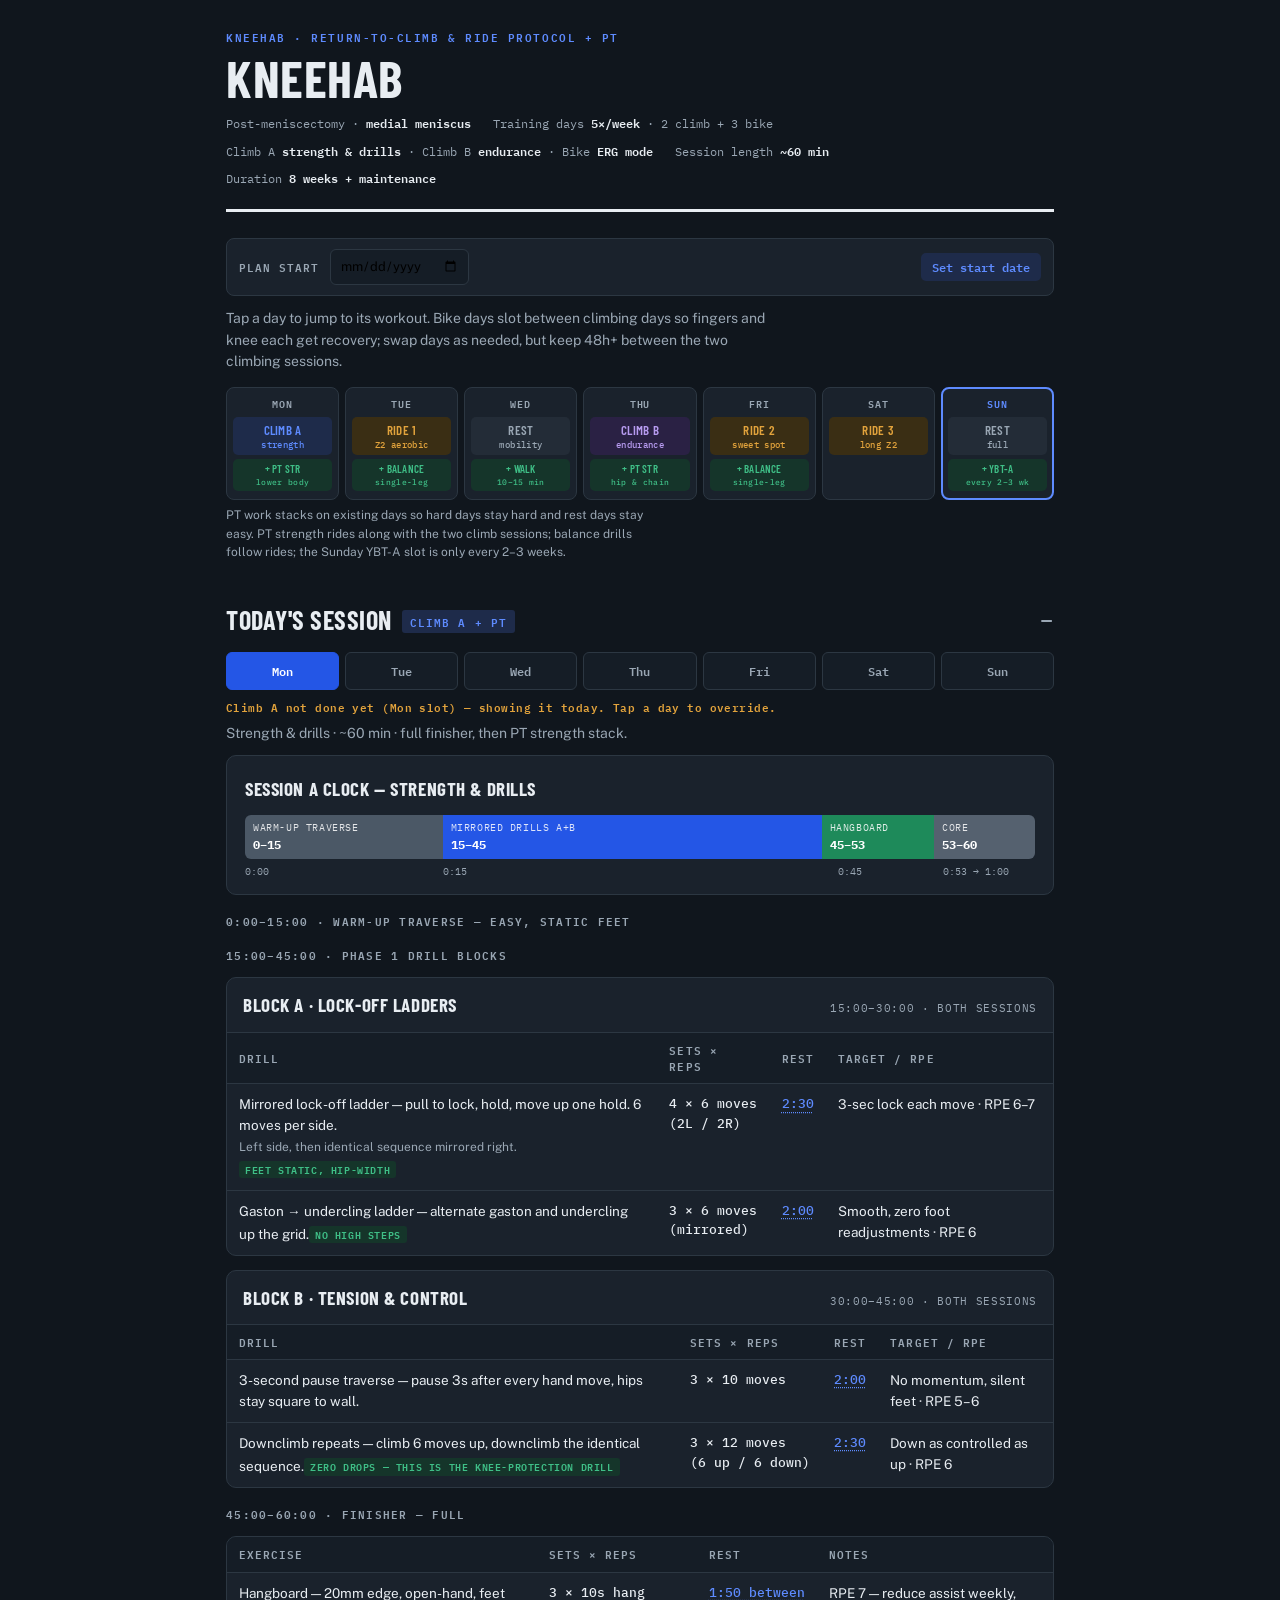
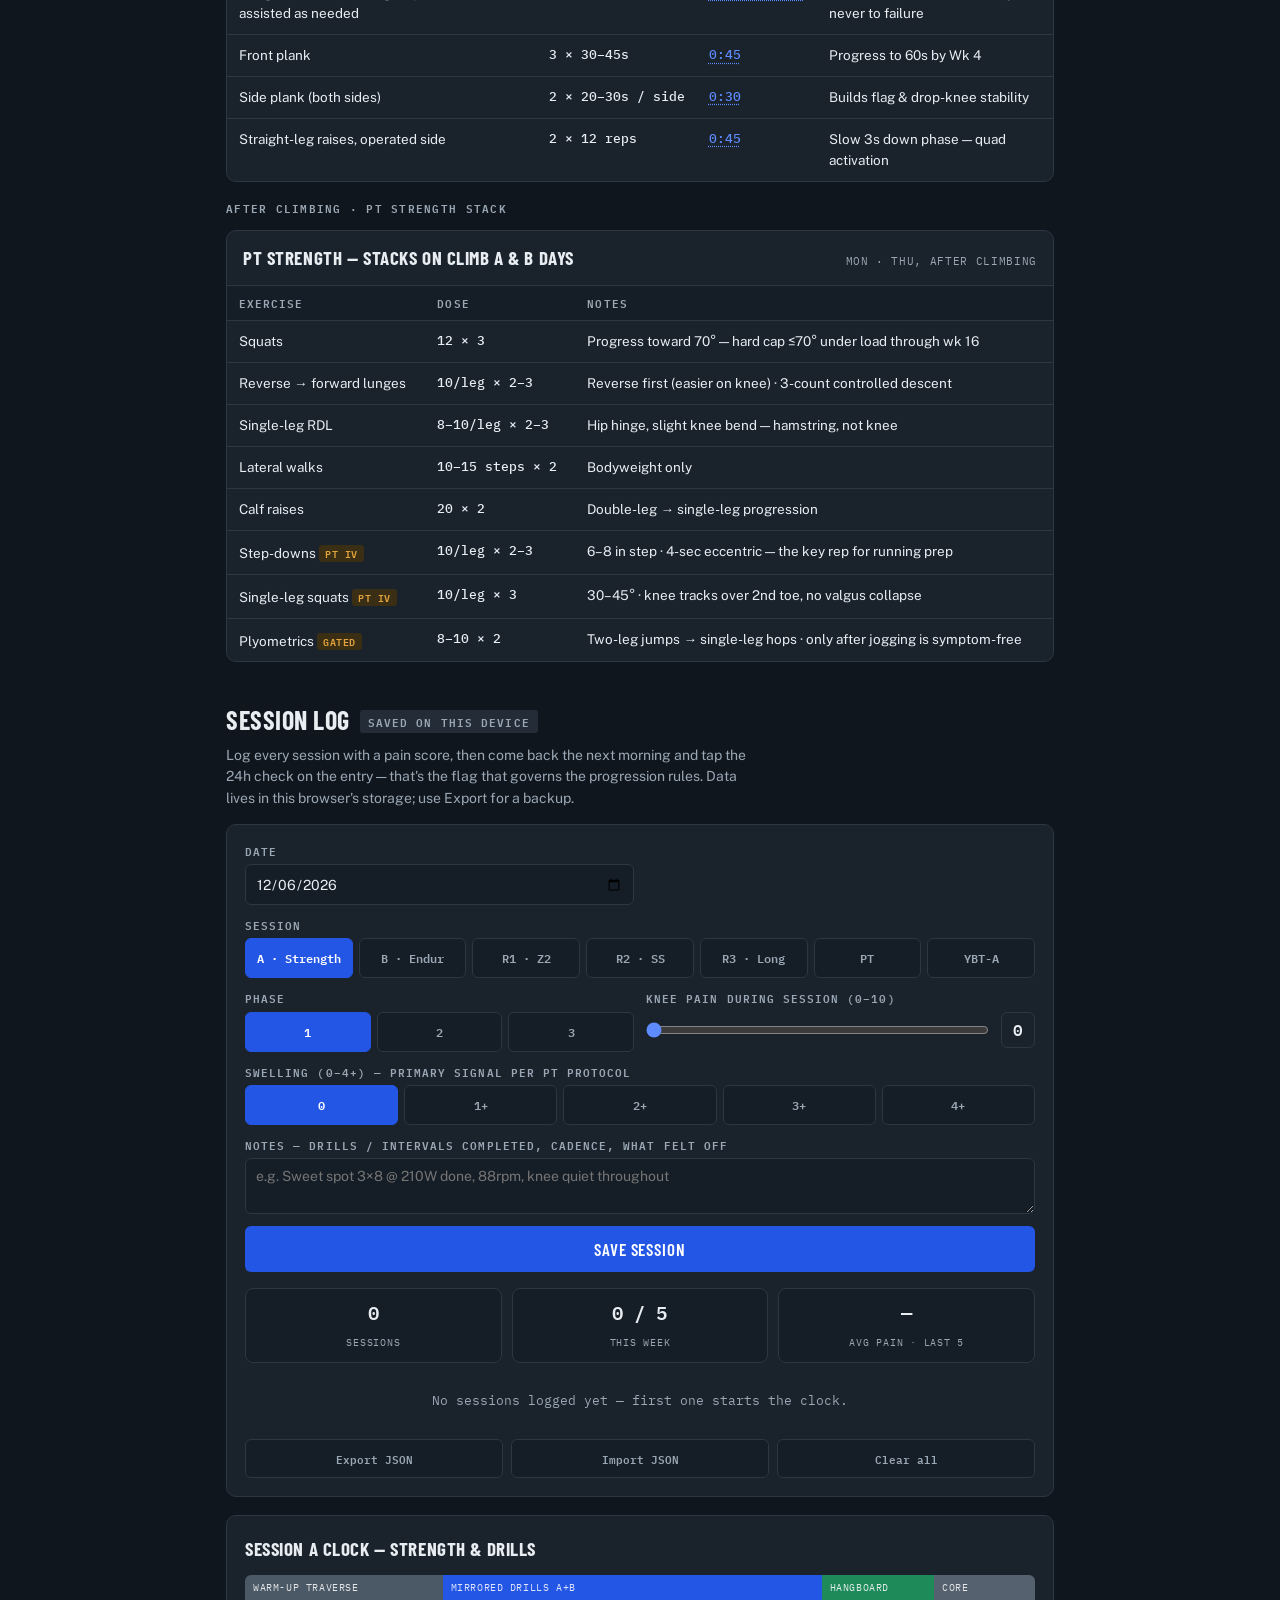
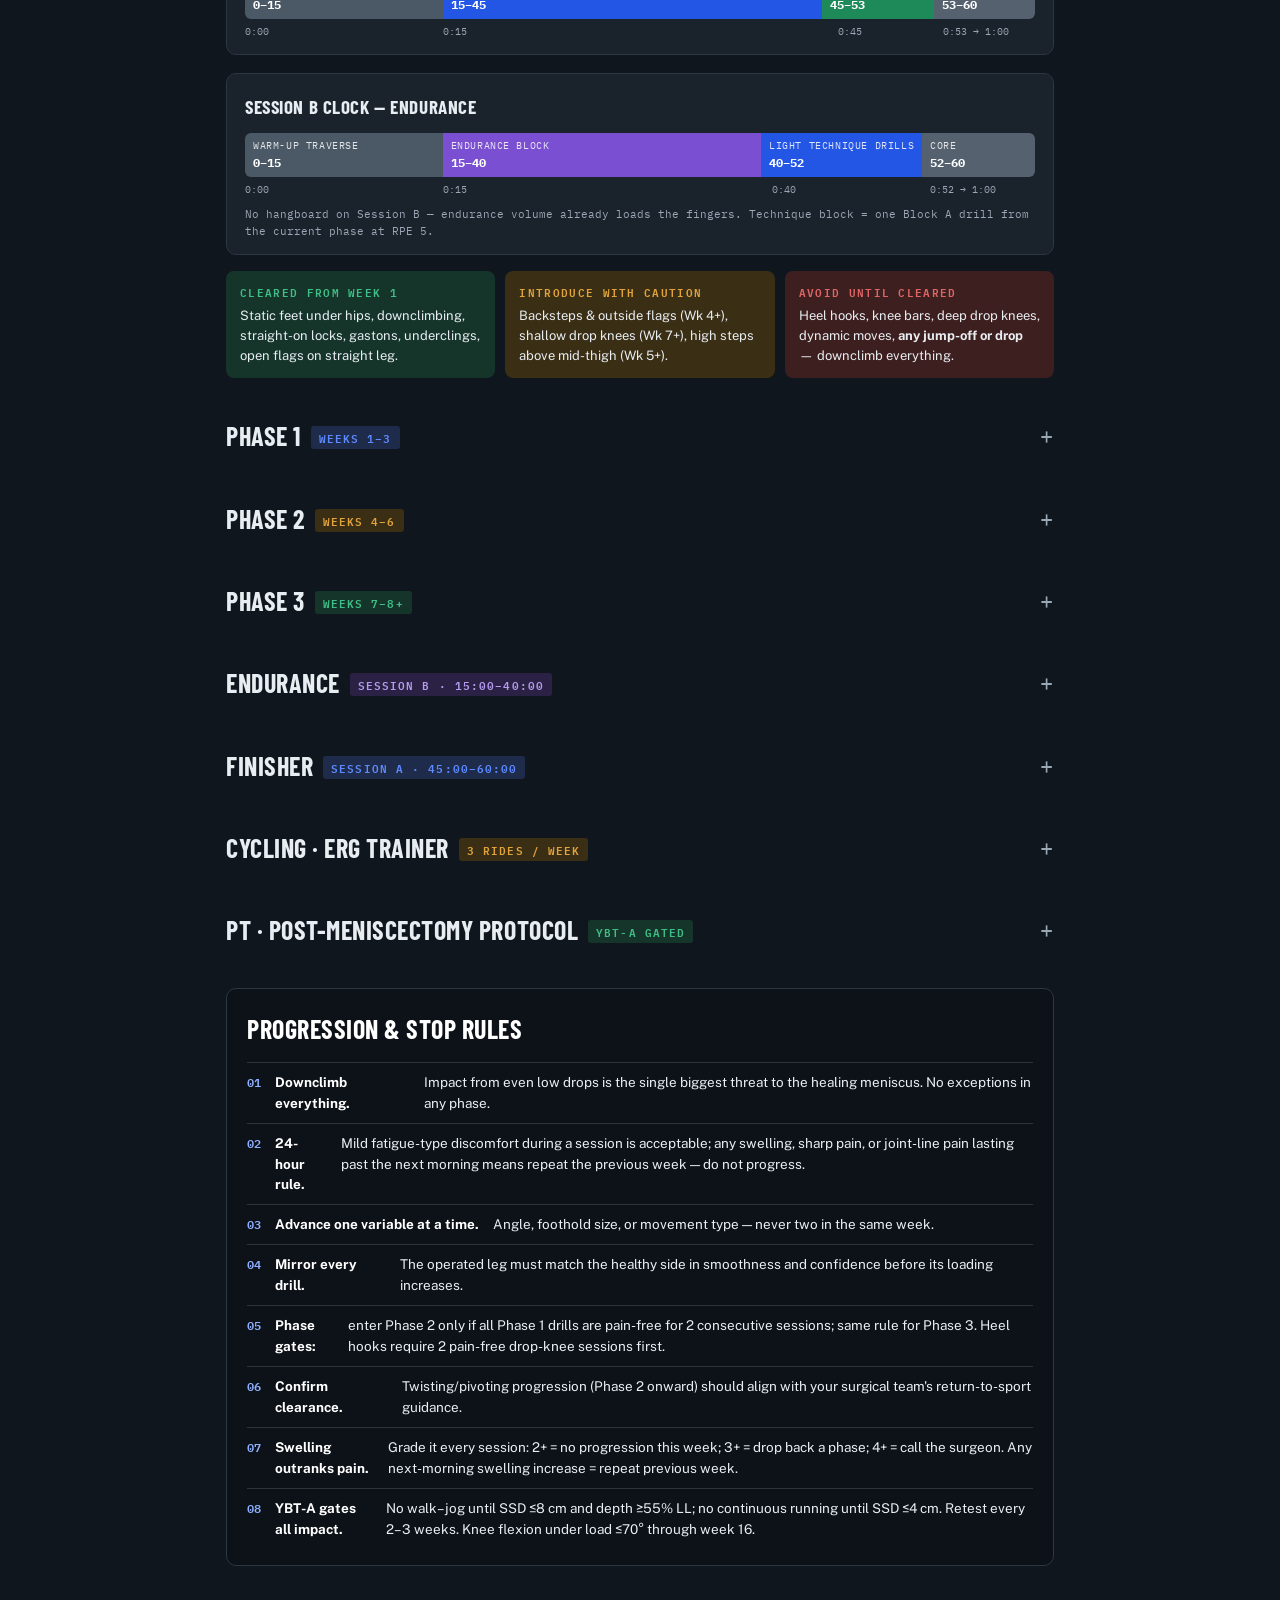
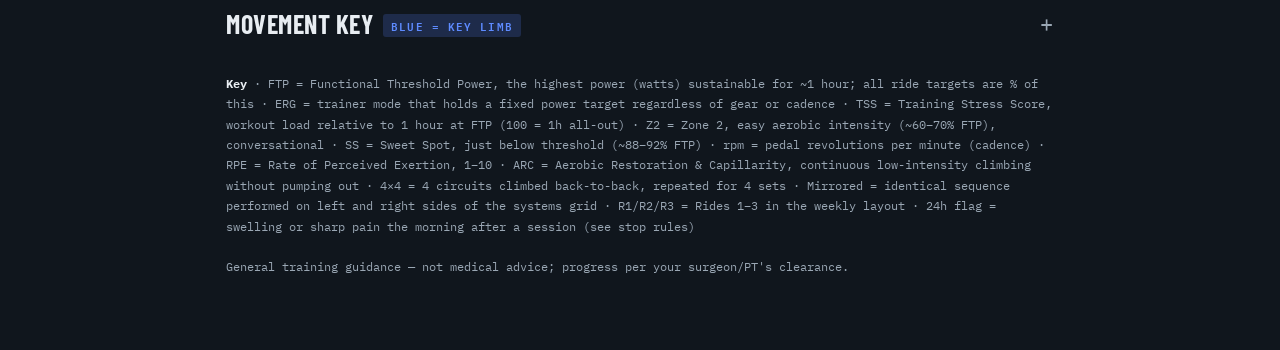
==== commit f00e0602: "Add files via upload updated layout" ====
--- a/index.html
+++ b/index.html
@@ -135,6 +135,14 @@
   #timerbar b{font-size:24px;font-weight:600;letter-spacing:.02em}
   #timerbar span{font-size:10.5px;letter-spacing:.08em;text-transform:uppercase;opacity:.8}
   @media (max-width:560px){.week{grid-template-columns:repeat(4,1fr)}.week .day:nth-child(n+5){grid-column:span 1}}
+
+  /* ---------- day view ---------- */
+  #dv-days{margin:12px 0 2px}
+  #dv-days button{min-width:42px;padding:8px 2px}
+  .dv-part{font-family:var(--mono);font-size:10.5px;letter-spacing:.12em;text-transform:uppercase;color:var(--ink-soft);font-weight:600;margin:18px 0 2px}
+  .dv-note{background:var(--card);border:1px solid var(--line);border-radius:8px;padding:12px 14px;font-size:13.5px;margin:10px 0}
+  #dv-why{font-family:var(--mono);font-size:11px;font-weight:600;letter-spacing:.04em;margin:8px 0 0;display:none}
+  #dayview .clock{margin-top:10px}
 
   /* ---------- collapsible sections ---------- */
   details.sec>summary{list-style:none;cursor:pointer;-webkit-tap-highlight-color:transparent}
@@ -235,6 +243,23 @@
   </div>
   <p class="sub" style="margin:6px 0 0;font-size:12px">PT work stacks on existing days so hard days stay hard and rest days stay easy. PT strength rides along with the two climb sessions; balance drills follow rides; the Sunday YBT-A slot is only every 2–3 weeks.</p>
 </div>
+
+<!-- DAY VIEW -->
+<details class="sec" id="dayview" open>
+<summary><h2>Today's Session <span class="tag" style="background:var(--blue-soft);color:var(--blue)" id="dv-tag">—</span></h2></summary>
+<div class="seg-btns" id="dv-days">
+  <button data-d="1">Mon</button>
+  <button data-d="2">Tue</button>
+  <button data-d="3">Wed</button>
+  <button data-d="4">Thu</button>
+  <button data-d="5">Fri</button>
+  <button data-d="6">Sat</button>
+  <button data-d="0">Sun</button>
+</div>
+<div id="dv-why"></div>
+<p class="sub" id="dv-sub" style="margin:8px 0 0"></p>
+<div id="dv-body"></div>
+</details>
 
 <!-- SESSION LOG -->
 <h2>Session Log <span class="tag" style="background:#232C37;color:var(--ink-soft)">Saved on this device</span></h2>
@@ -317,7 +342,7 @@
 </div>
 
 <!-- SESSION CLOCK -->
-<div class="clock">
+<div class="clock" id="clockA">
   <h3>Session A Clock — Strength &amp; Drills</h3>
   <div class="bar">
     <div class="seg" style="flex:15;background:#4B5866"><span>Warm-up traverse</span><b>0–15</b></div>
@@ -330,7 +355,7 @@
   </div>
 </div>
 
-<div class="clock">
+<div class="clock" id="clockB">
   <h3>Session B Clock — Endurance</h3>
   <div class="bar">
     <div class="seg" style="flex:15;background:#4B5866"><span>Warm-up traverse</span><b>0–15</b></div>
@@ -551,7 +576,7 @@
 </details>
 
 <!-- FINISHER -->
-<details class="sec">
+<details class="sec" id="finisher">
 <summary><h2>Finisher <span class="tag" style="background:var(--blue-soft);color:var(--blue)">Session A · 45:00–60:00</span></h2></summary>
 <p class="sub">Full finisher on Session A only. On Session B, skip the hangboard (endurance volume already loads the fingers) and run just the three core/leg exercises from 52:00–60:00.</p>
 <div class="card">
@@ -652,7 +677,7 @@
   </table>
 </div>
 
-<div class="card">
+<div class="card" id="pt-str">
   <div class="card-h"><h3>PT Strength — stacks on Climb A &amp; B days</h3><span class="freq">Mon · Thu, after climbing</span></div>
   <table>
     <tr><th>Exercise</th><th>Dose</th><th>Notes</th></tr>
@@ -667,7 +692,7 @@
   </table>
 </div>
 
-<div class="card">
+<div class="card" id="pt-bal">
   <div class="card-h"><h3>Balance — after Ride 1 &amp; 2</h3><span class="freq">Tue · Fri, ~10 min</span></div>
   <table>
     <tr><th>Drill</th><th>Dose</th><th>Progression</th></tr>
@@ -849,7 +874,7 @@
     typeV=v;
     document.getElementById('ybt-fields').style.display = v==='YBT' ? '' : 'none';
   });
-  segInit('phase-btns',function(v){phaseV=v});
+  segInit('phase-btns',function(v){phaseV=v; renderDay();});
   var swellV='0';
   segInit('swell-btns',function(v){swellV=v});
 
@@ -942,6 +967,7 @@
     if(entry.swell>=3) alert('Swelling '+entry.swell+'+ logged. Per the PT protocol: drop back a phase, ice + elevate'+(entry.swell>=4?' — and contact your surgeon.':'.'));
     else if(entry.swell===2) alert('Swelling 2+ logged — reduce intensity and do not progress this week.');
     render();
+    dvAutoPick(); renderDay();
     if(data.length>0 && data.length%5===0){
       if(confirm('You\u2019ve logged '+data.length+' sessions \u2014 download a JSON backup file? (Safari can purge site storage after long inactivity.)')) doExport();
     }
@@ -959,7 +985,7 @@
       data[i].flag24 = data[i].flag24===null ? false : (data[i].flag24===false ? true : null);
       if(data[i].flag24===true) alert('24h flag set. Per the stop rules: repeat the previous week — do not progress.');
     }
-    store(data); render();
+    store(data); render(); renderDay();
   });
 
   function doExport(){
@@ -996,6 +1022,7 @@
           if(!ids[x.id]){ data.push(x); ids[x.id]=true; added++; }
         });
         store(data); render();
+        dvAutoPick(); renderDay();
         var skipped=clean.length-added;
         alert('Imported '+added+' session'+(added===1?'':'s')+(skipped?' ('+skipped+' duplicate'+(skipped===1?'':'s')+' skipped)':'')+'.');
       }catch(err){
@@ -1024,6 +1051,118 @@
       typeV=pre;
     }
   })();
+
+  /* ---- composed day view ---- */
+  var DV_INFO={
+    1:{tag:'Climb A + PT',sub:'Strength & drills · ~60 min · full finisher, then PT strength stack.'},
+    2:{tag:'Ride 1 · Z2',sub:'Z2 aerobic in ERG · 85+ rpm, stay seated · balance drills after.'},
+    3:{tag:'Rest',sub:'Mobility + a 10–15 min easy walk. No training load.'},
+    4:{tag:'Climb B + PT',sub:'Endurance · ~60 min · core-only finisher, then PT strength stack.'},
+    5:{tag:'Ride 2 · SS',sub:'Sweet spot in ERG · 85–90 rpm, stay seated · balance drills after.'},
+    6:{tag:'Ride 3 · Long',sub:'Long Z2 + cadence surges · 90 rpm base.'},
+    0:{tag:'Rest',sub:'Full rest · YBT-A slot every 2–3 weeks.'}
+  };
+  var dvDay=new Date().getDay(), dvReason='';
+  var WEEK_PLAN=[{d:1,t:'A'},{d:2,t:'R1'},{d:4,t:'B'},{d:5,t:'R2'},{d:6,t:'R3'}];
+  var DAYN={1:'Mon',2:'Tue',3:'Wed',4:'Thu',5:'Fri',6:'Sat',0:'Sun'};
+  var SLBL={A:'Climb A',B:'Climb B',R1:'Ride 1',R2:'Ride 2',R3:'Ride 3'};
+  function weekLogged(){
+    var ws=weekStart(new Date()), s={};
+    load().forEach(function(e){ if(new Date(e.date+'T12:00')>=ws) s[e.type]=e.date; });
+    return s;
+  }
+  function dvAutoPick(){
+    var done=weekLogged();
+    var todayIdx=(new Date().getDay()+6)%7; // 0=Mon
+    var pend=WEEK_PLAN.filter(function(p){ return !done[p.t]; });
+    var overdue=pend.filter(function(p){ return (p.d+6)%7<=todayIdx; });
+    dvReason='';
+    if(overdue.length){
+      dvDay=overdue[0].d;
+      if((overdue[0].d+6)%7<todayIdx)
+        dvReason=SLBL[overdue[0].t]+' not done yet ('+DAYN[overdue[0].d]+' slot) — showing it today. Tap a day to override.';
+    } else {
+      dvDay=new Date().getDay();
+      var todayPlan=WEEK_PLAN.find(function(p){ return p.d===dvDay; });
+      if(todayPlan&&done[todayPlan.t]) dvReason='Today’s '+SLBL[todayPlan.t]+' is logged ✓';
+      if(!pend.length) dvReason='All 5 sessions logged this week ✓';
+    }
+  }
+  function dvClone(node){
+    if(!node) return null;
+    var c=node.cloneNode(true);
+    c.removeAttribute('id');
+    c.querySelectorAll('[id]').forEach(function(x){x.removeAttribute('id')});
+    c.querySelectorAll('[data-tmr]').forEach(function(x){x.removeAttribute('data-tmr')});
+    return c;
+  }
+  function dvLabel(t){ var d=document.createElement('div'); d.className='dv-part'; d.textContent=t; return d; }
+  function dvNote(h){ var d=document.createElement('div'); d.className='dv-note'; d.innerHTML=h; return d; }
+  function renderDay(){
+    var body=document.getElementById('dv-body'); if(!body) return;
+    body.innerHTML='';
+    var ph=parseInt(phaseV,10)||1;
+    var info=DV_INFO[dvDay];
+    document.getElementById('dv-tag').textContent=info.tag;
+    document.getElementById('dv-sub').textContent=info.sub;
+    var done=weekLogged();
+    document.querySelectorAll('#dv-days button').forEach(function(b){
+      var dd=Number(b.dataset.d);
+      var plan=WEEK_PLAN.find(function(p){ return p.d===dd; });
+      b.textContent=DAYN[dd]+(plan&&done[plan.t]?' ✓':'');
+      b.classList.toggle('on', dd===dvDay);
+    });
+    var why=document.getElementById('dv-why');
+    why.textContent=dvReason;
+    why.style.display=dvReason?'block':'none';
+    why.style.color=/✓/.test(dvReason)?'var(--green)':'var(--amber)';
+    function add(n){ if(n) body.appendChild(n); }
+    function climbGapNote(my){
+      var other=my==='A'?'B':'A';
+      if(!done[other]) return null;
+      var diff=Math.abs(new Date().setHours(12,0,0,0)-new Date(done[other]+'T12:00'))/86400000;
+      if(diff>=2) return null;
+      return dvNote('<b style="color:var(--amber)">48h spacing</b> — Climb '+other+' was logged '+fmt(done[other])+'. Keep 48h+ between the two climb sessions; consider swapping in a ride or rest day instead.');
+    }
+    if(dvDay===1){
+      add(climbGapNote('A'));
+      add(dvClone(document.getElementById('clockA')));
+      add(dvLabel('0:00–15:00 · Warm-up traverse — easy, static feet'));
+      add(dvLabel('15:00–45:00 · Phase '+ph+' drill blocks'));
+      document.querySelectorAll('#phase'+ph+' .card').forEach(function(c){ add(dvClone(c)); });
+      add(dvLabel('45:00–60:00 · Finisher — full'));
+      add(dvClone(document.querySelector('#finisher .card')));
+      add(dvLabel('After climbing · PT strength stack'));
+      add(dvClone(document.getElementById('pt-str')));
+    } else if(dvDay===4){
+      add(climbGapNote('B'));
+      add(dvClone(document.getElementById('clockB')));
+      add(dvLabel('0:00–15:00 · Warm-up traverse — easy, static feet'));
+      add(dvLabel('15:00–40:00 · Endurance · Phase '+ph));
+      add(dvClone(document.querySelectorAll('#endurance .card')[ph-1]));
+      add(dvNote('<b>40:00–52:00 · Light technique</b> — one Phase '+ph+' Block A drill at RPE 5.'));
+      add(dvLabel('52:00–60:00 · Core finisher — no hangboard'));
+      var fc=dvClone(document.querySelector('#finisher .card'));
+      if(fc){ var hb=fc.querySelector('table tr:nth-child(2)'); if(hb) hb.remove(); add(fc); }
+      add(dvLabel('After climbing · PT strength stack'));
+      add(dvClone(document.getElementById('pt-str')));
+    } else if(dvDay===2||dvDay===5){
+      add(dvClone(document.getElementById(dvDay===2?'ride1':'ride2')));
+      add(dvLabel('After the ride · Balance — ~10 min'));
+      add(dvClone(document.getElementById('pt-bal')));
+    } else if(dvDay===6){
+      add(dvClone(document.getElementById('ride3')));
+    } else if(dvDay===3){
+      add(dvNote('Rest day — gentle mobility and a 10–15 min easy walk. Nothing to log unless something feels off.'));
+    } else {
+      add(dvNote('Full rest. If it’s a YBT-A week (every 2–3 weeks): test both legs, best of 3, and log leg length + both reaches.'));
+    }
+    attachTimers(body);
+  }
+  document.getElementById('dv-days').addEventListener('click',function(e){
+    var b=e.target.closest('button'); if(!b) return;
+    dvDay=Number(b.dataset.d); dvReason=''; renderDay();
+  });
 
   /* ---- phase auto-tracking from plan start date ---- */
   var SKEY='sbkr_start_v1';
@@ -1041,6 +1180,7 @@
     document.querySelectorAll('#phase-btns button').forEach(function(b){
       b.classList.toggle('on', b.dataset.v===phaseV);
     });
+    renderDay();
   }
   var sv=null; try{ sv=localStorage.getItem(SKEY) }catch(e){}
   if(sv) startEl2.value=sv;
@@ -1094,14 +1234,19 @@
     if(tInt){ clearInterval(tInt); tInt=null; }
     bar.classList.remove('on','done');
   });
-  document.querySelectorAll('td.num').forEach(function(td){
-    var m=td.textContent.trim().match(/^(\d{1,2}):(\d{2})\b/);
-    if(!m || td.textContent.indexOf('\u00d7')>-1) return;
-    td.classList.add('t-timer'); td.title='Tap to start timer';
-    td.addEventListener('click',function(){
-      startTimer(parseInt(m[1],10)*60 + parseInt(m[2],10));
+  function attachTimers(root){
+    root.querySelectorAll('td.num').forEach(function(td){
+      if(td.dataset.tmr) return;
+      var m=td.textContent.trim().match(/^(\d{1,2}):(\d{2})\b/);
+      if(!m || td.textContent.indexOf('\u00d7')>-1) return;
+      td.dataset.tmr='1';
+      td.classList.add('t-timer'); td.title='Tap to start timer';
+      td.addEventListener('click',function(){
+        startTimer(parseInt(m[1],10)*60 + parseInt(m[2],10));
+      });
     });
-  });
+  }
+  attachTimers(document);
 
   /* ---- offline: register service worker ---- */
   if('serviceWorker' in navigator){
@@ -1135,6 +1280,8 @@
   });
 
   render();
+  dvAutoPick();
+  renderDay();
 })();
 </script>
 
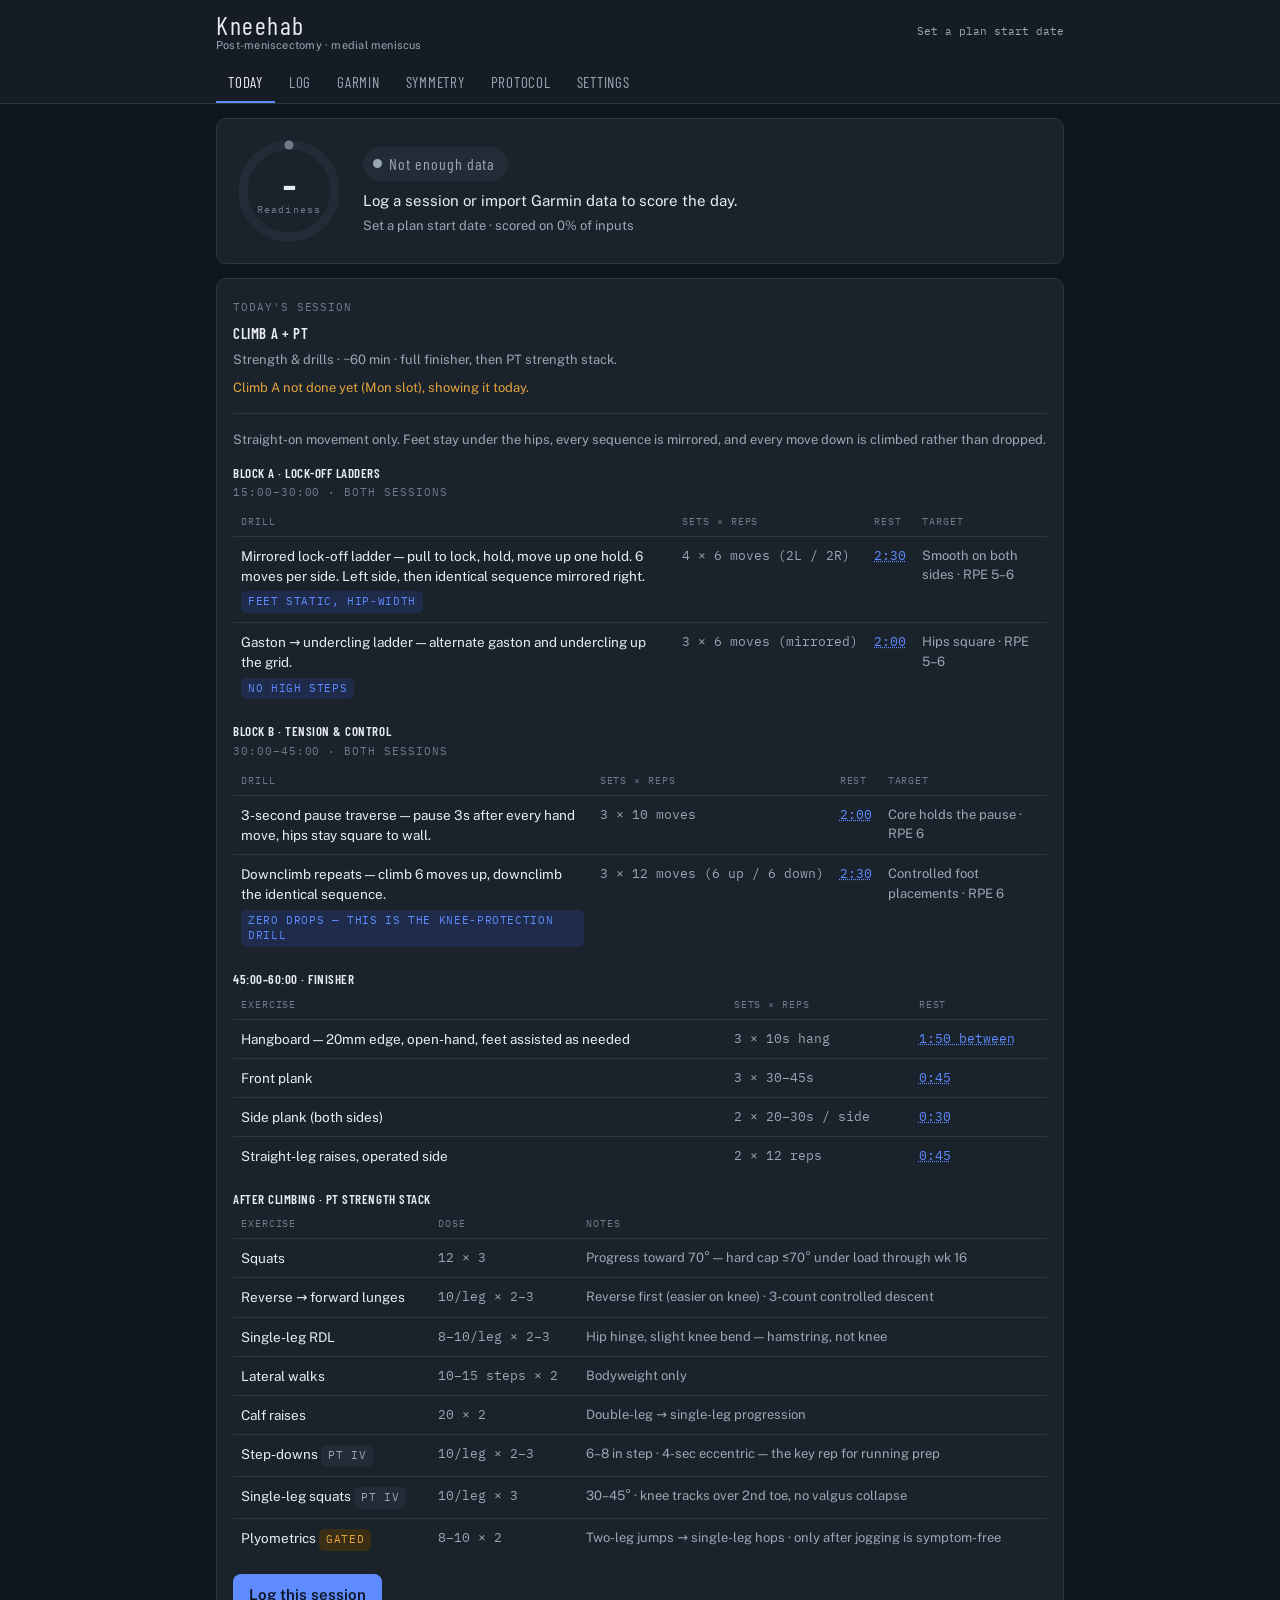
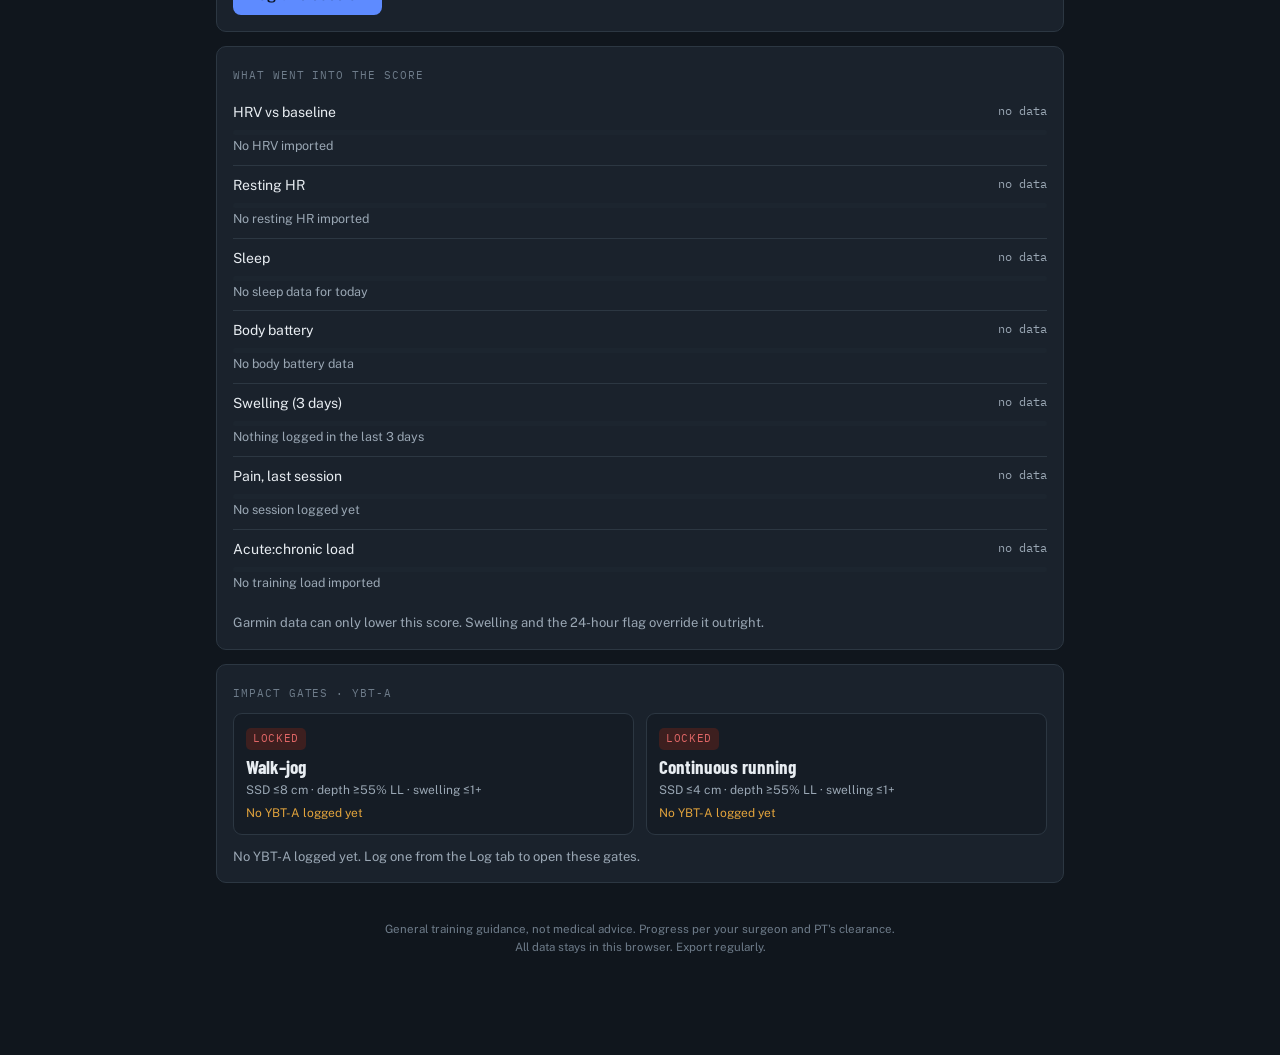
==== commit beac3c61: "Kneehab v2: rebuild around a Garmin-driven readiness dashboard Split the single-file app into module" ====
--- a/index.html
+++ b/index.html
@@ -1,1307 +1,48 @@
 <!DOCTYPE html>
 <html lang="en">
 <head>
-<meta charset="UTF-8">
-<meta name="viewport" content="width=device-width, initial-scale=1.0">
-<title>Kneehab · Knee Recovery Training Plan</title>
+<meta charset="utf-8">
+<meta name="viewport" content="width=device-width, initial-scale=1, viewport-fit=cover">
+<title>Kneehab · Readiness &amp; Recovery</title>
+<meta name="theme-color" content="#10161D">
 <meta name="apple-mobile-web-app-capable" content="yes">
-<meta name="mobile-web-app-capable" content="yes">
-<meta name="apple-mobile-web-app-status-bar-style" content="default">
-<meta name="apple-mobile-web-app-title" content="Kneehab">
-<meta name="theme-color" content="#10161D">
+<meta name="apple-mobile-web-app-status-bar-style" content="black-translucent">
+<link rel="manifest" href="manifest.json">
+<link rel="apple-touch-icon" href="icon-180.png">
+<link rel="icon" href="icon-192.png">
 <link rel="preconnect" href="https://fonts.googleapis.com">
-<link href="https://fonts.googleapis.com/css2?family=Barlow+Condensed:wght@500;600;700&family=Public+Sans:wght@400;500;600&family=IBM+Plex+Mono:wght@400;500;600&display=swap" rel="stylesheet">
-<style>
-  :root{
-    --bg:#10161D;
-    --card:#1A222C;
-    --ink:#E8EDF2;
-    --ink-soft:#9AA7B4;
-    --line:#2C3742;
-    --blue:#5E8BFF;
-    --blue-soft:#1E2B4A;
-    --green:#3FBF87;
-    --green-soft:#15352A;
-    --amber:#E2A33C;
-    --amber-soft:#3A2E14;
-    --red:#E06666;
-    --red-soft:#3D1F1F;
-    --mono:'IBM Plex Mono',monospace;
-    --disp:'Barlow Condensed',sans-serif;
-    --body:'Public Sans',sans-serif;
-  }
-  *{margin:0;padding:0;box-sizing:border-box}
-  body{background:var(--bg);color:var(--ink);font-family:var(--body);font-size:15px;line-height:1.55;-webkit-font-smoothing:antialiased}
-  .wrap{max-width:860px;margin:0 auto;padding:28px 16px 72px}
-
-  /* ---------- header ---------- */
-  header{border-bottom:3px solid var(--ink);padding-bottom:20px;margin-bottom:26px}
-  .eyebrow{font-family:var(--mono);font-size:11px;letter-spacing:.14em;text-transform:uppercase;color:var(--blue);font-weight:600}
-  h1{font-family:var(--disp);font-weight:700;font-size:clamp(34px,6vw,52px);line-height:1.02;text-transform:uppercase;letter-spacing:.01em;margin:6px 0 10px}
-  .meta{display:flex;flex-wrap:wrap;gap:8px 22px;font-family:var(--mono);font-size:12px;color:var(--ink-soft)}
-  .meta b{color:var(--ink);font-weight:600}
-
-  h2{font-family:var(--disp);font-weight:700;font-size:26px;text-transform:uppercase;letter-spacing:.02em;margin:38px 0 4px;display:flex;align-items:baseline;gap:10px}
-  h2 .tag{font-family:var(--mono);font-size:11px;font-weight:600;letter-spacing:.1em;padding:3px 8px;border-radius:3px;text-transform:uppercase;transform:translateY(-3px)}
-  .p1 .tag{background:var(--blue-soft);color:var(--blue)}
-  .p2 .tag{background:var(--amber-soft);color:var(--amber)}
-  .p3 .tag{background:var(--green-soft);color:var(--green)}
-  .sub{color:var(--ink-soft);font-size:14px;margin-bottom:14px;max-width:60ch}
-
-  /* ---------- session clock ---------- */
-  .clock{background:var(--card);border:1px solid var(--line);border-radius:10px;padding:18px 18px 14px;margin:18px 0 6px}
-  .clock h3{font-family:var(--disp);font-size:19px;text-transform:uppercase;letter-spacing:.03em;margin-bottom:12px}
-  .bar{display:flex;height:44px;border-radius:6px;overflow:hidden;font-family:var(--mono)}
-  .seg{display:flex;flex-direction:column;justify-content:center;padding:0 8px;color:#fff;min-width:0}
-  .seg span{font-size:10px;letter-spacing:.06em;text-transform:uppercase;opacity:.85;white-space:nowrap;overflow:hidden;text-overflow:ellipsis}
-  .seg b{font-size:12px;white-space:nowrap}
-  .ticks{display:flex;font-family:var(--mono);font-size:10px;color:var(--ink-soft);margin-top:5px}
-  .ticks div{text-align:left}
-
-  /* ---------- legend ---------- */
-  .legend{display:grid;grid-template-columns:repeat(auto-fit,minmax(230px,1fr));gap:10px;margin:16px 0}
-  .lg{border-radius:8px;padding:12px 14px;font-size:13px}
-  .lg h4{font-family:var(--mono);font-size:11px;letter-spacing:.12em;text-transform:uppercase;margin-bottom:6px;font-weight:600}
-  .lg.ok{background:var(--green-soft)} .lg.ok h4{color:var(--green)}
-  .lg.cau{background:var(--amber-soft)} .lg.cau h4{color:var(--amber)}
-  .lg.no{background:var(--red-soft)} .lg.no h4{color:var(--red)}
-
-  /* ---------- drill tables ---------- */
-  .card{background:var(--card);border:1px solid var(--line);border-radius:10px;overflow:hidden;margin:14px 0}
-  .card-h{padding:12px 16px;border-bottom:1px solid var(--line);display:flex;justify-content:space-between;align-items:baseline;gap:10px;flex-wrap:wrap}
-  .card-h h3{font-family:var(--disp);font-size:19px;text-transform:uppercase;letter-spacing:.03em}
-  .card-h .freq{font-family:var(--mono);font-size:11px;color:var(--ink-soft);letter-spacing:.06em;text-transform:uppercase}
-  table{width:100%;border-collapse:collapse;font-size:13.5px}
-  th{font-family:var(--mono);font-size:10.5px;letter-spacing:.1em;text-transform:uppercase;color:var(--ink-soft);text-align:left;padding:9px 12px;border-bottom:1px solid var(--line);font-weight:600;background:#151D26}
-  td{padding:10px 12px;border-bottom:1px solid var(--line);vertical-align:top}
-  tr:last-child td{border-bottom:none}
-  td.num{font-family:var(--mono);font-size:12.5px;white-space:nowrap;font-weight:500}
-  td .note{display:block;color:var(--ink-soft);font-size:12px;margin-top:2px}
-  .knee{display:inline-block;font-family:var(--mono);font-size:10px;font-weight:600;letter-spacing:.06em;padding:1px 6px;border-radius:3px;margin-top:4px;text-transform:uppercase}
-  .knee.ok{background:var(--green-soft);color:var(--green)}
-  .knee.cau{background:var(--amber-soft);color:var(--amber)}
-
-  /* ---------- rules ---------- */
-  .rules{background:#0C1218;border:1px solid var(--line);color:#E9EEF3;border-radius:10px;padding:20px 20px 16px;margin-top:34px}
-  .rules h2{color:#fff;margin:0 0 12px}
-  .rules ol{list-style:none;counter-reset:r}
-  .rules li{counter-increment:r;display:flex;gap:14px;padding:9px 0;border-top:1px solid rgba(255,255,255,.14);font-size:13.5px}
-  .rules li::before{content:counter(r,decimal-leading-zero);font-family:var(--mono);color:#8FB0FF;font-size:12px;font-weight:600;padding-top:1px}
-  .rules b{color:#fff}
-
-  /* ---------- movement key ---------- */
-  .movekey{display:grid;grid-template-columns:repeat(auto-fit,minmax(150px,1fr));gap:10px;margin:16px 0 6px}
-  .mk{background:var(--card);border:1px solid var(--line);border-radius:8px;padding:10px 10px 8px;text-align:center}
-  .mk svg{width:100%;height:auto;display:block}
-  .mk h5{font-family:var(--disp);font-size:15px;text-transform:uppercase;letter-spacing:.03em;margin-top:4px}
-  .mk .stat{font-family:var(--mono);font-size:9.5px;font-weight:600;letter-spacing:.08em;text-transform:uppercase;display:inline-block;padding:1px 6px;border-radius:3px;margin-top:3px}
-  .mk .stat.ok{background:var(--green-soft);color:var(--green)}
-  .mk .stat.cau{background:var(--amber-soft);color:var(--amber)}
-  .mk .stat.no{background:var(--red-soft);color:var(--red)}
-  .fig{stroke:var(--ink);stroke-width:4;stroke-linecap:round;stroke-linejoin:round;fill:none}
-  .fig-acc{stroke:var(--blue);stroke-width:4.5;stroke-linecap:round;stroke-linejoin:round;fill:none}
-  .hold{fill:var(--line)}
-  .head{fill:var(--ink)}
-
-  /* ---------- weekly layout ---------- */
-  .week{display:grid;grid-template-columns:repeat(7,1fr);gap:6px;margin:14px 0 4px}
-  .day{background:var(--card);border:1px solid var(--line);border-radius:8px;padding:8px 6px;text-align:center;min-width:0}
-  .day h6{font-family:var(--mono);font-size:9.5px;letter-spacing:.1em;text-transform:uppercase;color:var(--ink-soft);margin-bottom:6px;font-weight:600}
-  .day .act{font-family:var(--disp);font-size:13px;font-weight:600;text-transform:uppercase;letter-spacing:.02em;line-height:1.15;border-radius:5px;padding:6px 2px}
-  .day .act small{display:block;font-family:var(--mono);font-size:8.5px;font-weight:500;letter-spacing:.04em;margin-top:2px;text-transform:none}
-  .act.climb-a{background:var(--blue-soft);color:var(--blue)}
-  .act.climb-b{background:#2A2144;color:#B79BF0}
-  .act.bike{background:var(--amber-soft);color:var(--amber)}
-  .act.rest{background:#232C37;color:var(--ink-soft)}
-  .act.pt{background:var(--green-soft);color:var(--green);margin-top:4px;font-size:11px;padding:4px 2px}
-  .act.pt small{font-size:8px}
-  .act[data-target]{cursor:pointer;-webkit-tap-highlight-color:transparent}
-  .act[data-target]:active{opacity:.75}
-  #ride1,#ride2,#ride3,#endurance,#phase1,#phase2,#phase3{scroll-margin-top:12px}
-  .day.today{border:2px solid var(--blue);padding:7px 5px}
-  .day.today h6{color:var(--blue)}
-
-  /* ---------- plan start / week badge ---------- */
-  .start-row{display:flex;align-items:center;gap:10px;background:var(--card);border:1px solid var(--line);border-radius:8px;padding:10px 12px;margin:0 0 12px;flex-wrap:wrap}
-  .start-row label{font-family:var(--mono);font-size:10.5px;letter-spacing:.1em;text-transform:uppercase;color:var(--ink-soft);font-weight:600}
-  .start-row input{border:1px solid var(--line);border-radius:6px;padding:6px 9px;font-family:var(--body);font-size:13px;background:#151D26;-webkit-appearance:none;appearance:none;height:36px;min-width:0}
-  .start-row .wkbadge{margin-left:auto;font-family:var(--mono);font-size:12px;font-weight:600;background:var(--blue-soft);color:var(--blue);padding:5px 11px;border-radius:5px;white-space:nowrap}
-
-  /* ---------- rest timer ---------- */
-  .t-timer{color:var(--blue);text-decoration:underline dotted;text-underline-offset:3px;cursor:pointer;-webkit-tap-highlight-color:transparent}
-  #timerbar{position:fixed;left:12px;right:12px;bottom:14px;max-width:836px;margin:0 auto;background:#0C1218;border:1px solid var(--line);color:#fff;border-radius:10px;padding:13px 18px;display:none;align-items:center;gap:14px;font-family:var(--mono);z-index:50;box-shadow:0 8px 22px rgba(23,32,43,.3);cursor:pointer}
-  #timerbar.on{display:flex}
-  #timerbar.done{background:var(--green)}
-  #timerbar b{font-size:24px;font-weight:600;letter-spacing:.02em}
-  #timerbar span{font-size:10.5px;letter-spacing:.08em;text-transform:uppercase;opacity:.8}
-  @media (max-width:560px){.week{grid-template-columns:repeat(4,1fr)}.week .day:nth-child(n+5){grid-column:span 1}}
-
-  /* ---------- day view ---------- */
-  #dv-days{margin:12px 0 2px}
-  #dv-days button{min-width:42px;padding:8px 2px}
-  .dv-part{font-family:var(--mono);font-size:10.5px;letter-spacing:.12em;text-transform:uppercase;color:var(--ink-soft);font-weight:600;margin:18px 0 2px}
-  .dv-note{background:var(--card);border:1px solid var(--line);border-radius:8px;padding:12px 14px;font-size:13.5px;margin:10px 0}
-  #dv-why{font-family:var(--mono);font-size:11px;font-weight:600;letter-spacing:.04em;margin:8px 0 0;display:none}
-  #dayview .clock{margin-top:10px}
-
-  /* ---------- collapsible sections ---------- */
-  details.sec>summary{list-style:none;cursor:pointer;-webkit-tap-highlight-color:transparent}
-  details.sec>summary::-webkit-details-marker{display:none}
-  details.sec>summary h2{user-select:none}
-  details.sec>summary h2::after{content:'+';margin-left:auto;font-family:var(--mono);font-size:22px;font-weight:400;color:var(--ink-soft);transform:translateY(-2px)}
-  details.sec[open]>summary h2::after{content:'\2013'}
-  details.sec>summary:hover h2::after{color:var(--blue)}
-
-  /* ---------- session log ---------- */
-  .log{background:var(--card);border:1px solid var(--line);border-radius:10px;padding:18px;margin-top:14px}
-  .log-form{display:grid;grid-template-columns:1fr 1fr;gap:12px}
-  .lf{display:flex;flex-direction:column;gap:5px;min-width:0}
-  .lf label{font-family:var(--mono);font-size:10.5px;letter-spacing:.1em;text-transform:uppercase;color:var(--ink-soft);font-weight:600}
-  .lf input[type=date],.lf textarea{border:1px solid var(--line);border-radius:6px;padding:9px 10px;font-family:var(--body);font-size:14px;color:var(--ink);background:#151D26;width:100%}
-  .lf input[type=date]{-webkit-appearance:none;appearance:none;min-width:0;height:41px;text-align:left;display:block;-webkit-text-align:left}
-  .lf input[type=date]::-webkit-date-and-time-value{text-align:left;margin:0}
-  .lf textarea{resize:vertical;min-height:56px}
-  .lf.full{grid-column:1 / -1}
-  .seg-btns{display:flex;gap:6px;flex-wrap:wrap}
-  .seg-btns button{flex:1;min-width:72px;border:1px solid var(--line);background:#151D26;border-radius:6px;padding:9px 4px;font-family:var(--mono);font-size:12px;font-weight:600;color:var(--ink-soft);cursor:pointer;white-space:nowrap}
-  .seg-btns button.on{background:#2456E6;border-color:#2456E6;color:#fff}
-  .pain-row{display:flex;align-items:center;gap:12px}
-  .pain-row input[type=range]{flex:1;accent-color:var(--blue)}
-  .pain-val{font-family:var(--mono);font-size:16px;font-weight:600;min-width:34px;text-align:center;border:1px solid var(--line);border-radius:6px;padding:5px 0}
-  .save-btn{grid-column:1 / -1;background:#2456E6;color:#fff;border:none;border-radius:6px;padding:13px;font-family:var(--disp);font-size:17px;font-weight:600;text-transform:uppercase;letter-spacing:.05em;cursor:pointer}
-  .save-btn:active{opacity:.85}
-  .log-stats{display:grid;grid-template-columns:repeat(3,1fr);gap:10px;margin:16px 0 4px}
-  .stat-box{background:#151D26;border:1px solid var(--line);border-radius:8px;padding:10px;text-align:center}
-  .stat-box b{display:block;font-family:var(--mono);font-size:19px;font-weight:600}
-  .stat-box span{font-family:var(--mono);font-size:9.5px;letter-spacing:.08em;text-transform:uppercase;color:var(--ink-soft)}
-  .trend{display:flex;align-items:flex-end;gap:3px;height:36px;margin:10px 0 2px}
-  .trend div{flex:1;background:var(--blue);border-radius:2px 2px 0 0;min-height:3px;opacity:.85}
-  .trend div.hi{background:var(--red)}
-  .trend-label{font-family:var(--mono);font-size:9.5px;letter-spacing:.08em;text-transform:uppercase;color:var(--ink-soft)}
-  .entries{margin-top:14px;display:flex;flex-direction:column;gap:8px}
-  .entry{border:1px solid var(--line);border-radius:8px;padding:10px 12px;font-size:13px}
-  .entry-top{display:flex;flex-wrap:wrap;gap:6px 10px;align-items:center;font-family:var(--mono);font-size:11.5px}
-  .entry-top .d{font-weight:600}
-  .chip{font-size:9.5px;font-weight:600;letter-spacing:.06em;text-transform:uppercase;padding:1px 7px;border-radius:3px}
-  .chip.a{background:var(--blue-soft);color:var(--blue)} .chip.b{background:#2A2144;color:#B79BF0} .chip.r{background:var(--amber-soft);color:var(--amber)}
-  .chip.p{background:#232C37;color:var(--ink-soft)}
-  .chip.pt{background:var(--green-soft);color:var(--green)}
-  .chip.ybt{background:var(--blue-soft);color:var(--blue)}
-  .ybt-row{display:flex;gap:8px}
-  .ybt-row input{flex:1;min-width:0;border:1px solid var(--line);border-radius:6px;padding:9px 10px;font-family:var(--body);font-size:14px;color:var(--ink);background:#151D26;width:100%}
-  .chip.pain-lo{background:var(--green-soft);color:var(--green)} .chip.pain-md{background:var(--amber-soft);color:var(--amber)} .chip.pain-hi{background:var(--red-soft);color:var(--red)}
-  .entry .note-txt{color:var(--ink-soft);margin-top:5px;font-size:12.5px}
-  .entry-actions{display:flex;gap:8px;margin-top:8px}
-  .entry-actions button{border:1px solid var(--line);background:#151D26;border-radius:5px;padding:4px 10px;font-family:var(--mono);font-size:10.5px;font-weight:600;cursor:pointer;color:var(--ink-soft)}
-  .entry-actions button.flag-on{background:var(--red-soft);border-color:var(--red);color:var(--red)}
-  .entry-actions button.flag-ok{background:var(--green-soft);border-color:var(--green);color:var(--green)}
-  .log-tools{display:flex;gap:8px;margin-top:14px}
-  .log-tools button{flex:1;border:1px solid var(--line);background:#151D26;border-radius:6px;padding:9px;font-family:var(--mono);font-size:11px;font-weight:600;color:var(--ink-soft);cursor:pointer}
-  .empty-log{text-align:center;color:var(--ink-soft);font-size:13px;padding:14px 0;font-family:var(--mono)}
-  @media (max-width:560px){.log-form{grid-template-columns:1fr}.log-stats{grid-template-columns:repeat(3,1fr)}}
-
-  footer{margin-top:26px;font-size:12px;color:var(--ink-soft);font-family:var(--mono);line-height:1.7}
-
-  @media print{body{background:#fff;color:#17202B}.wrap{padding:0}.card,.clock{break-inside:avoid}}
-  @media (max-width:560px){
-    th:nth-child(4),td:nth-child(4){display:none}
-    .seg span{display:none}
-  }
-</style>
+<link rel="stylesheet" href="https://fonts.googleapis.com/css2?family=Barlow+Condensed:wght@500;600;700&family=Public+Sans:wght@400;500;600&family=IBM+Plex+Mono:wght@400;500;600&display=swap">
+<link rel="stylesheet" href="app.css">
 </head>
 <body>
-<div class="wrap">
 
-<header>
-  <div class="eyebrow">Kneehab · Return-to-Climb &amp; Ride Protocol + PT</div>
-  <h1>Kneehab</h1>
-  <div class="meta">
-    <div>Post-meniscectomy · <b>medial meniscus</b></div>
-    <div>Training days <b>5×/week</b> · 2 climb + 3 bike</div>
-    <div>Climb A <b>strength &amp; drills</b> · Climb B <b>endurance</b> · Bike <b>ERG mode</b></div>
-    <div>Session length <b>~60 min</b></div>
-    <div>Duration <b>8 weeks + maintenance</b></div>
+<header class="top">
+  <div class="top-in">
+    <div class="brand">Kneehab<small>Post-meniscectomy · medial meniscus</small></div>
+    <div class="top-right" id="top-right"></div>
   </div>
+  <nav class="tabs" id="tabs">
+    <button data-tab="today" class="on">Today</button>
+    <button data-tab="log">Log</button>
+    <button data-tab="garmin">Garmin</button>
+    <button data-tab="symmetry">Symmetry</button>
+    <button data-tab="protocol">Protocol</button>
+    <button data-tab="settings">Settings</button>
+  </nav>
 </header>
 
-<!-- WEEKLY LAYOUT -->
-<div class="week-nav">
-  <div class="start-row">
-    <label for="start-date">Plan start</label>
-    <input type="date" id="start-date">
-    <div class="wkbadge" id="wk-badge">Set start date</div>
-  </div>
-  <p class="sub" style="margin-top:0">Tap a day to jump to its workout. Bike days slot between climbing days so fingers and knee each get recovery; swap days as needed, but keep 48h+ between the two climbing sessions.</p>
-  <div class="week">
-    <div class="day"><h6>Mon</h6><div class="act climb-a" data-target="phase">Climb A<small>strength</small></div><div class="act pt" data-target="#ptplan">+ PT Str<small>lower body</small></div></div>
-    <div class="day"><h6>Tue</h6><div class="act bike" data-target="#ride1">Ride 1<small>Z2 aerobic</small></div><div class="act pt" data-target="#ptplan">+ Balance<small>single-leg</small></div></div>
-    <div class="day"><h6>Wed</h6><div class="act rest">Rest<small>mobility</small></div><div class="act pt" data-target="#ptplan">+ Walk<small>10–15 min</small></div></div>
-    <div class="day"><h6>Thu</h6><div class="act climb-b" data-target="#endurance">Climb B<small>endurance</small></div><div class="act pt" data-target="#ptplan">+ PT Str<small>hip &amp; chain</small></div></div>
-    <div class="day"><h6>Fri</h6><div class="act bike" data-target="#ride2">Ride 2<small>sweet spot</small></div><div class="act pt" data-target="#ptplan">+ Balance<small>single-leg</small></div></div>
-    <div class="day"><h6>Sat</h6><div class="act bike" data-target="#ride3">Ride 3<small>long Z2</small></div></div>
-    <div class="day"><h6>Sun</h6><div class="act rest">Rest<small>full</small></div><div class="act pt" data-target="#ptplan">+ YBT-A<small>every 2–3 wk</small></div></div>
-  </div>
-  <p class="sub" style="margin:6px 0 0;font-size:12px">PT work stacks on existing days so hard days stay hard and rest days stay easy. PT strength rides along with the two climb sessions; balance drills follow rides; the Sunday YBT-A slot is only every 2–3 weeks.</p>
-</div>
+<main class="wrap">
+  <section id="tab-today"></section>
+  <section id="tab-log" class="hidden"></section>
+  <section id="tab-garmin" class="hidden"></section>
+  <section id="tab-symmetry" class="hidden"></section>
+  <section id="tab-protocol" class="hidden"></section>
+  <section id="tab-settings" class="hidden"></section>
+  <p class="foot">General training guidance, not medical advice. Progress per your surgeon and PT's clearance.<br>All data stays in this browser. Export regularly.</p>
+</main>
 
-<!-- DAY VIEW -->
-<details class="sec" id="dayview" open>
-<summary><h2>Today's Session <span class="tag" style="background:var(--blue-soft);color:var(--blue)" id="dv-tag">—</span></h2></summary>
-<div class="seg-btns" id="dv-days">
-  <button data-d="1">Mon</button>
-  <button data-d="2">Tue</button>
-  <button data-d="3">Wed</button>
-  <button data-d="4">Thu</button>
-  <button data-d="5">Fri</button>
-  <button data-d="6">Sat</button>
-  <button data-d="0">Sun</button>
-</div>
-<div id="dv-why"></div>
-<p class="sub" id="dv-sub" style="margin:8px 0 0"></p>
-<div id="dv-body"></div>
-</details>
+<div id="timerbar"><b id="tb-time">0:00</b><span id="tb-label">Rest timer, tap to cancel</span></div>
 
-<!-- SESSION LOG -->
-<h2>Session Log <span class="tag" style="background:#232C37;color:var(--ink-soft)">Saved on this device</span></h2>
-<p class="sub">Log every session with a pain score, then come back the next morning and tap the 24h check on the entry — that's the flag that governs the progression rules. Data lives in this browser's storage; use Export for a backup.</p>
-
-<div class="log">
-  <div class="log-form">
-    <div class="lf">
-      <label for="log-date">Date</label>
-      <input type="date" id="log-date">
-    </div>
-    <div class="lf full">
-      <label>Session</label>
-      <div class="seg-btns" id="type-btns">
-        <button data-v="A" class="on">A · Strength</button>
-        <button data-v="B">B · Endur</button>
-        <button data-v="R1">R1 · Z2</button>
-        <button data-v="R2">R2 · SS</button>
-        <button data-v="R3">R3 · Long</button>
-        <button data-v="PT">PT</button>
-        <button data-v="YBT">YBT-A</button>
-      </div>
-    </div>
-    <div class="lf">
-      <label>Phase</label>
-      <div class="seg-btns" id="phase-btns">
-        <button data-v="1" class="on">1</button>
-        <button data-v="2">2</button>
-        <button data-v="3">3</button>
-      </div>
-    </div>
-    <div class="lf">
-      <label for="log-pain">Knee pain during session (0–10)</label>
-      <div class="pain-row">
-        <input type="range" id="log-pain" min="0" max="10" step="1" value="0">
-        <div class="pain-val" id="pain-val">0</div>
-      </div>
-    </div>
-    <div class="lf full">
-      <label>Swelling (0–4+) — primary signal per PT protocol</label>
-      <div class="seg-btns" id="swell-btns">
-        <button data-v="0" class="on">0</button>
-        <button data-v="1">1+</button>
-        <button data-v="2">2+</button>
-        <button data-v="3">3+</button>
-        <button data-v="4">4+</button>
-      </div>
-    </div>
-    <div class="lf full" id="ybt-fields" style="display:none">
-      <label>YBT-A — leg length &amp; best-of-3 reach (cm)</label>
-      <div class="ybt-row">
-        <input type="number" id="ybt-ll" placeholder="Leg length" min="1" step="0.5" inputmode="decimal">
-        <input type="number" id="ybt-l" placeholder="Reach L" min="0" step="0.5" inputmode="decimal">
-        <input type="number" id="ybt-r" placeholder="Reach R" min="0" step="0.5" inputmode="decimal">
-      </div>
-    </div>
-    <div class="lf full">
-      <label for="log-notes">Notes — drills / intervals completed, cadence, what felt off</label>
-      <textarea id="log-notes" placeholder="e.g. Sweet spot 3×8 @ 210W done, 88rpm, knee quiet throughout"></textarea>
-    </div>
-    <button class="save-btn" id="save-btn">Save Session</button>
-  </div>
-
-  <div class="log-stats">
-    <div class="stat-box"><b id="st-total">0</b><span>Sessions</span></div>
-    <div class="stat-box"><b id="st-week">0 / 2</b><span>This week</span></div>
-    <div class="stat-box"><b id="st-pain">—</b><span>Avg pain · last 5</span></div>
-  </div>
-  <div class="trend" id="trend"></div>
-  <div class="trend-label" id="trend-label">Pain trend — last 10 sessions</div>
-
-  <div class="entries" id="entries"></div>
-
-  <div class="log-tools">
-    <button id="export-btn">Export JSON</button>
-    <button id="import-btn">Import JSON</button>
-    <input type="file" id="import-file" accept=".json,application/json,.txt" style="display:none">
-    <button id="clear-btn">Clear all</button>
-  </div>
-</div>
-
-<!-- SESSION CLOCK -->
-<div class="clock" id="clockA">
-  <h3>Session A Clock — Strength &amp; Drills</h3>
-  <div class="bar">
-    <div class="seg" style="flex:15;background:#4B5866"><span>Warm-up traverse</span><b>0–15</b></div>
-    <div class="seg" style="flex:30;background:#2456E6"><span>Mirrored drills A+B</span><b>15–45</b></div>
-    <div class="seg" style="flex:8;background:#1E8A5A"><span>Hangboard</span><b>45–53</b></div>
-    <div class="seg" style="flex:7;background:#55616F"><span>Core</span><b>53–60</b></div>
-  </div>
-  <div class="ticks">
-    <div style="flex:15">0:00</div><div style="flex:30">0:15</div><div style="flex:8">0:45</div><div style="flex:7">0:53&nbsp;→&nbsp;1:00</div>
-  </div>
-</div>
-
-<div class="clock" id="clockB">
-  <h3>Session B Clock — Endurance</h3>
-  <div class="bar">
-    <div class="seg" style="flex:15;background:#4B5866"><span>Warm-up traverse</span><b>0–15</b></div>
-    <div class="seg" style="flex:25;background:#7A4FD1"><span>Endurance block</span><b>15–40</b></div>
-    <div class="seg" style="flex:12;background:#2456E6"><span>Light technique drills</span><b>40–52</b></div>
-    <div class="seg" style="flex:8;background:#55616F"><span>Core</span><b>52–60</b></div>
-  </div>
-  <div class="ticks">
-    <div style="flex:15">0:00</div><div style="flex:25">0:15</div><div style="flex:12">0:40</div><div style="flex:8">0:52&nbsp;→&nbsp;1:00</div>
-  </div>
-  <p style="font-family:var(--mono);font-size:11px;color:var(--ink-soft);margin-top:8px">No hangboard on Session B — endurance volume already loads the fingers. Technique block = one Block A drill from the current phase at RPE 5.</p>
-</div>
-
-<!-- LEGEND -->
-<div class="legend">
-  <div class="lg ok"><h4>Cleared from Week 1</h4>Static feet under hips, downclimbing, straight-on locks, gastons, underclings, open flags on straight leg.</div>
-  <div class="lg cau"><h4>Introduce with caution</h4>Backsteps &amp; outside flags (Wk 4+), shallow drop knees (Wk 7+), high steps above mid-thigh (Wk 5+).</div>
-  <div class="lg no"><h4>Avoid until cleared</h4>Heel hooks, knee bars, deep drop knees, dynamic moves, <b>any jump-off or drop</b> — downclimb everything.</div>
-</div>
-
-<!-- PHASE 1 -->
-<details class="sec phase" id="phase1">
-<summary><h2 class="p1">Phase 1 <span class="tag">Weeks 1–3</span></h2></summary>
-<p class="sub">Straight-on climbing only. Vertical to ~10° overhang. Big footholds, feet directly beneath hips, every foot placement static and deliberate. Operated leg tolerance — not grade — is the rate limiter.</p>
-
-<div class="card">
-  <div class="card-h"><h3>Block A · Lock-off Ladders</h3><div class="freq">15:00–30:00 · both sessions</div></div>
-  <table>
-    <tr><th>Drill</th><th>Sets × Reps</th><th>Rest</th><th>Target / RPE</th></tr>
-    <tr>
-      <td>Mirrored lock-off ladder — pull to lock, hold, move up one hold. 6 moves per side.<span class="note">Left side, then identical sequence mirrored right.</span><span class="knee ok">Feet static, hip-width</span></td>
-      <td class="num">4 × 6 moves<br>(2L / 2R)</td>
-      <td class="num">2:30</td>
-      <td>3-sec lock each move · RPE 6–7</td>
-    </tr>
-    <tr>
-      <td>Gaston → undercling ladder — alternate gaston and undercling up the grid.<span class="knee ok">No high steps</span></td>
-      <td class="num">3 × 6 moves<br>(mirrored)</td>
-      <td class="num">2:00</td>
-      <td>Smooth, zero foot readjustments · RPE 6</td>
-    </tr>
-  </table>
-</div>
-
-<div class="card">
-  <div class="card-h"><h3>Block B · Tension &amp; Control</h3><div class="freq">30:00–45:00 · both sessions</div></div>
-  <table>
-    <tr><th>Drill</th><th>Sets × Reps</th><th>Rest</th><th>Target / RPE</th></tr>
-    <tr>
-      <td>3-second pause traverse — pause 3s after every hand move, hips stay square to wall.</td>
-      <td class="num">3 × 10 moves</td>
-      <td class="num">2:00</td>
-      <td>No momentum, silent feet · RPE 5–6</td>
-    </tr>
-    <tr>
-      <td>Downclimb repeats — climb 6 moves up, downclimb the identical sequence.<span class="knee ok">Zero drops — this is the knee-protection drill</span></td>
-      <td class="num">3 × 12 moves<br>(6 up / 6 down)</td>
-      <td class="num">2:30</td>
-      <td>Down as controlled as up · RPE 6</td>
-    </tr>
-  </table>
-</div>
-
-</details>
-
-<!-- PHASE 2 -->
-<details class="sec phase" id="phase2">
-<summary><h2 class="p2">Phase 2 <span class="tag">Weeks 4–6</span></h2></summary>
-<p class="sub">Gentle knee involvement begins. Add shallow backsteps and outside flags — the foot must pivot freely; never lock the foot and twist. Steps may rise to mid-thigh from Week 5. Angle to ~20° overhang if pain-free.</p>
-
-<div class="card">
-  <div class="card-h"><h3>Block A · Rotational Prep</h3><div class="freq">15:00–30:00 · both sessions</div></div>
-  <table>
-    <tr><th>Drill</th><th>Sets × Reps</th><th>Rest</th><th>Target / RPE</th></tr>
-    <tr>
-      <td>Shallow backstep ladder — outside edge, hip turns in ≤45°, 6 moves per side.<span class="knee cau">Foot pivots freely on hold</span></td>
-      <td class="num">4 × 6 moves<br>(2L / 2R)</td>
-      <td class="num">2:30</td>
-      <td>Compare op-leg vs. non-op tolerance · RPE 6</td>
-    </tr>
-    <tr>
-      <td>Outside flag circuit — flag the free leg on every second move.<span class="knee cau">Straight flagging leg only</span></td>
-      <td class="num">3 × 8 moves<br>(mirrored)</td>
-      <td class="num">2:00</td>
-      <td>Hip stays close to wall · RPE 6–7</td>
-    </tr>
-  </table>
-</div>
-
-<div class="card">
-  <div class="card-h"><h3>Block B · Loaded Control</h3><div class="freq">30:00–45:00 · both sessions</div></div>
-  <table>
-    <tr><th>Drill</th><th>Sets × Reps</th><th>Rest</th><th>Target / RPE</th></tr>
-    <tr>
-      <td>Mid-thigh high-step repeats — deliberate high step, weight through the whole foot, stand up slowly (3s).<span class="knee cau">Wk 5+ only · alternate legs each rep</span></td>
-      <td class="num">3 × 6 reps<br>(3 per leg)</td>
-      <td class="num">2:30</td>
-      <td>No knee wobble on stand-up · RPE 7</td>
-    </tr>
-    <tr>
-      <td>3-second pause ladder on smaller feet — Phase 1 pause drill, footholds one size down.</td>
-      <td class="num">3 × 8 moves</td>
-      <td class="num">2:00</td>
-      <td>Core holds the pause, not arms · RPE 7</td>
-    </tr>
-  </table>
-</div>
-
-</details>
-
-<!-- PHASE 3 -->
-<details class="sec phase" id="phase3">
-<summary><h2 class="p3">Phase 3 <span class="tag">Weeks 7–8+</span></h2></summary>
-<p class="sub">Reintroduce rotation properly. Shallow drop knees on big holds, mirrored so the operated knee is directly compared against the healthy side. Heel hooks come absolutely last — they load the meniscus and hamstring attachment more than expected.</p>
-
-<div class="card">
-  <div class="card-h"><h3>Block A · Drop Knee Progression</h3><div class="freq">15:00–30:00 · both sessions</div></div>
-  <table>
-    <tr><th>Drill</th><th>Sets × Reps</th><th>Rest</th><th>Target / RPE</th></tr>
-    <tr>
-      <td>Shallow drop knee holds — big foothold, knee rotates ≤45° down, hold the position statically.<span class="knee cau">Ease in over 2s · never snap into it</span></td>
-      <td class="num">4 × 5 reps ×<br>5s hold (mirrored)</td>
-      <td class="num">2:30</td>
-      <td>Zero sharp/joint-line pain · RPE 6</td>
-    </tr>
-    <tr>
-      <td>Drop knee ladder — link 4 moves using a shallow drop knee on alternating sides.</td>
-      <td class="num">3 × 4 moves<br>(mirrored)</td>
-      <td class="num">2:30</td>
-      <td>Op-leg matches non-op smoothness · RPE 7</td>
-    </tr>
-  </table>
-</div>
-
-<div class="card">
-  <div class="card-h"><h3>Block B · Integration</h3><div class="freq">30:00–45:00 · both sessions</div></div>
-  <table>
-    <tr><th>Drill</th><th>Sets × Reps</th><th>Rest</th><th>Target / RPE</th></tr>
-    <tr>
-      <td>Mixed-pattern circuit — 8 moves combining backstep, flag, high step, and one shallow drop knee.</td>
-      <td class="num">4 × 8 moves<br>(mirrored)</td>
-      <td class="num">3:00</td>
-      <td>Fluid linking, no hesitation · RPE 7–8</td>
-    </tr>
-    <tr>
-      <td>Heel hook introduction — large hold at hip height, load progressively to ~50% effort. <span class="note">Only if all drop-knee work is pain-free for 2 full sessions.</span><span class="knee cau">Wk 8+ · stop at any posterior knee pain</span></td>
-      <td class="num">2 × 4 reps ×<br>5s (per leg)</td>
-      <td class="num">2:00</td>
-      <td>Sub-maximal only · RPE 5</td>
-    </tr>
-  </table>
-</div>
-
-</details>
-
-<!-- ENDURANCE -->
-<details class="sec" id="endurance">
-<summary><h2>Endurance <span class="tag" style="background:#2A2144;color:#B79BF0">Session B · 15:00–40:00</span></h2></summary>
-<p class="sub">Endurance work runs on Session B each week and progresses alongside the drill phases. It's knee-friendly by design — low intensity, big holds, static feet — so it starts in Week 1. On ARC blocks you should be able to hold a conversation; a deep forearm pump means the wall is too steep or the holds too small.</p>
-
-<div class="card">
-  <div class="card-h"><h3>Phase 1 · Aerobic Base (Wks 1–3)</h3><div class="freq">Vertical wall · jugs only</div></div>
-  <table>
-    <tr><th>Workout</th><th>Sets × Time</th><th>Rest</th><th>Target / RPE</th></tr>
-    <tr>
-      <td>ARC traverse — continuous climbing, never stopping, never pumping out. Shake out on the wall, not off it.<span class="knee ok">Feet under hips, static placements</span></td>
-      <td class="num">2 × 8:00<br>continuous</td>
-      <td class="num">5:00</td>
-      <td>Conversational pace · RPE 4–5</td>
-    </tr>
-    <tr>
-      <td>Foot-precision cooldown traverse — same rules, eyes on every foothold until the foot lands.</td>
-      <td class="num">1 × 5:00</td>
-      <td class="num">—</td>
-      <td>Zero foot readjustments · RPE 3–4</td>
-    </tr>
-  </table>
-</div>
-
-<div class="card">
-  <div class="card-h"><h3>Phase 2 · Aerobic Capacity (Wks 4–6)</h3><div class="freq">Up to ~15° · smaller jugs</div></div>
-  <table>
-    <tr><th>Workout</th><th>Sets × Time</th><th>Rest</th><th>Target / RPE</th></tr>
-    <tr>
-      <td>Extended ARC — longer continuous blocks; weave in backsteps and outside flags as they're cleared in the drill phases.<span class="knee cau">Foot pivots freely on every turn</span></td>
-      <td class="num">3 × 8:00<br>continuous</td>
-      <td class="num">4:00</td>
-      <td>Mild pump only, recovers on the wall · RPE 5</td>
-    </tr>
-    <tr>
-      <td>Minute on / minute off ladder — 1:00 of continuous moderate climbing, 1:00 full rest. Alternate weekly with extended ARC.</td>
-      <td class="num">8 × 1:00 on<br>/ 1:00 off</td>
-      <td class="num">built in</td>
-      <td>Same move count every round · RPE 6</td>
-    </tr>
-  </table>
-</div>
-
-<div class="card">
-  <div class="card-h"><h3>Phase 3 · Power Endurance (Wks 7+)</h3><div class="freq">Up to ~20° · full movement menu</div></div>
-  <table>
-    <tr><th>Workout</th><th>Sets × Time</th><th>Rest</th><th>Target / RPE</th></tr>
-    <tr>
-      <td>Systems 4×4 — build 4 mirrored circuits of 8 moves each; climb all 4 back-to-back with ~15s between circuits = 1 set. Downclimb, never drop.<span class="knee cau">One shallow drop knee max per circuit</span></td>
-      <td class="num">4 sets ×<br>4 circuits</td>
-      <td class="num">4:00<br>between sets</td>
-      <td>Pumped but clean on the last circuit · RPE 7–8</td>
-    </tr>
-    <tr>
-      <td>ARC flush — easy continuous traverse to clear the pump after the 4×4.</td>
-      <td class="num">1 × 8:00</td>
-      <td class="num">—</td>
-      <td>Recovery pace · RPE 3–4</td>
-    </tr>
-  </table>
-</div>
-
-</details>
-
-<!-- FINISHER -->
-<details class="sec" id="finisher">
-<summary><h2>Finisher <span class="tag" style="background:var(--blue-soft);color:var(--blue)">Session A · 45:00–60:00</span></h2></summary>
-<p class="sub">Full finisher on Session A only. On Session B, skip the hangboard (endurance volume already loads the fingers) and run just the three core/leg exercises from 52:00–60:00.</p>
-<div class="card">
-  <table>
-    <tr><th>Exercise</th><th>Sets × Reps</th><th>Rest</th><th>Notes</th></tr>
-    <tr>
-      <td>Hangboard — 20mm edge, open-hand, feet assisted as needed</td>
-      <td class="num">3 × 10s hang</td>
-      <td class="num">1:50 between</td>
-      <td>RPE 7 — reduce assist weekly, never to failure</td>
-    </tr>
-    <tr>
-      <td>Front plank</td>
-      <td class="num">3 × 30–45s</td>
-      <td class="num">0:45</td>
-      <td>Progress to 60s by Wk 4</td>
-    </tr>
-    <tr>
-      <td>Side plank (both sides)</td>
-      <td class="num">2 × 20–30s / side</td>
-      <td class="num">0:30</td>
-      <td>Builds flag &amp; drop-knee stability</td>
-    </tr>
-    <tr>
-      <td>Straight-leg raises, operated side</td>
-      <td class="num">2 × 12 reps</td>
-      <td class="num">0:45</td>
-      <td>Slow 3s down phase — quad activation</td>
-    </tr>
-  </table>
-</div>
-</details>
-
-<!-- CYCLING -->
-<details class="sec">
-<summary><h2>Cycling · ERG Trainer <span class="tag" style="background:var(--amber-soft);color:var(--amber)">3 rides / week</span></h2></summary>
-<p class="sub">All rides in ERG mode, targets as %FTP with watts shown for <b>FTP 124</b> — retest with a seated ramp test (Half Monty) around Wks 4–6 and update; save the full 4DP/Full Frontal (max sprints) until after full clearance. The knee rule on the trainer is <b>cadence</b>: ERG holds power constant, so lower rpm means higher torque per pedal stroke — exactly the load a healing knee doesn't want. Keep every interval at 85+ rpm; if the knee grumbles, spin faster at the same power rather than dropping the target. Stay seated throughout — no standing efforts until Phase 3.</p>
-
-<div class="card" id="ride1">
-  <div class="card-h"><h3>Ride 1 · Zone 2 Aerobic — Tuesday</h3><div class="freq">60:00 · ~55 TSS</div></div>
-  <table>
-    <tr><th>Block</th><th>Time</th><th>Target</th><th>Cadence / Notes</th></tr>
-    <tr><td>Warm-up ramp</td><td class="num">10:00</td><td class="num">50 → 65% FTP<br>62 → 81W</td><td>Build gradually, settle in</td></tr>
-    <tr><td>Steady blocks × 3<span class="note">3:00 @ 55% (68W) between blocks</span></td><td class="num">3 × 12:00</td><td class="num">68% FTP<br>~84W</td><td>90–95 rpm · nasal-breathing pace</td></tr>
-    <tr><td>Cooldown</td><td class="num">5:00</td><td class="num">50% FTP<br>62W</td><td>Easy spin</td></tr>
-    <tr><td colspan="4"><span class="knee ok">Phase 1 (Wks 1–3): trim to 3 × 10:00 @ 65% (81W) — total 50:00, ~42 TSS</span></td></tr>
-  </table>
-</div>
-
-<div class="card" id="ride2">
-  <div class="card-h"><h3>Ride 2 · Sweet Spot — Friday</h3><div class="freq">60:00 · ~70 TSS</div></div>
-  <table>
-    <tr><th>Block</th><th>Time</th><th>Target</th><th>Cadence / Notes</th></tr>
-    <tr><td>Warm-up ramp<span class="note">Include 2 × 0:30 @ 85% (105W) primers in the last 4 min</span></td><td class="num">12:00</td><td class="num">50 → 70% FTP<br>62 → 87W</td><td>85–90 rpm</td></tr>
-    <tr><td>Sweet spot × 3<span class="note">5:00 @ 55% (68W) between intervals</span></td><td class="num">3 × 8:00</td><td class="num">88–90% FTP<br>109–112W</td><td>85–90 rpm · hold form, no rocking</td></tr>
-    <tr><td>Cooldown</td><td class="num">5:00</td><td class="num">50% FTP<br>62W</td><td>Easy spin</td></tr>
-    <tr><td colspan="4">
-      <span class="knee ok">Wks 1–3: 3 × 6:00 @ 85% (105W)</span>&nbsp;
-      <span class="knee cau">Wks 4–6: 3 × 10:00 @ 88–90% (109–112W)</span>&nbsp;
-      <span class="knee cau">Wks 7+: 2 × 15:00 @ 90% (112W, ~80 TSS)</span>
-    </td></tr>
-  </table>
-</div>
-
-<div class="card" id="ride3">
-  <div class="card-h"><h3>Ride 3 · Long Z2 + Cadence — Saturday</h3><div class="freq">75:00 · ~65 TSS</div></div>
-  <table>
-    <tr><th>Block</th><th>Time</th><th>Target</th><th>Cadence / Notes</th></tr>
-    <tr><td>Warm-up ramp</td><td class="num">10:00</td><td class="num">50 → 65% FTP<br>62 → 81W</td><td>Relaxed</td></tr>
-    <tr><td>Continuous Z2<span class="note">Every 12:00, insert a 1:00 cadence surge — 4 surges total</span></td><td class="num">55:00</td><td class="num">65–70% FTP<br>81–87W · surges same power</td><td>90 rpm base · surges 100–105 rpm — leg speed, not power</td></tr>
-    <tr><td>Cooldown</td><td class="num">10:00</td><td class="num">50% FTP<br>62W</td><td>Easy spin</td></tr>
-    <tr><td colspan="4"><span class="knee ok">Swappable for an outdoor flat ride (NCR-style, minimal climbing) at the same duration once cleared for road riding</span></td></tr>
-  </table>
-</div>
-
-<div class="card">
-  <div class="card-h"><h3>Weekly Bike Load</h3><div class="freq">Progression guide</div></div>
-  <table>
-    <tr><th>Weeks</th><th>Ride 1</th><th>Ride 2</th><th>Ride 3</th><th>Bike TSS</th></tr>
-    <tr><td>1–3</td><td class="num">50:00 · 42</td><td class="num">3×6 @ 85% · 58</td><td class="num">60:00 · 50</td><td class="num">~150</td></tr>
-    <tr><td>4–6</td><td class="num">60:00 · 55</td><td class="num">3×10 @ 88–90% · 74</td><td class="num">75:00 · 65</td><td class="num">~195</td></tr>
-    <tr><td>7+</td><td class="num">60:00 · 55</td><td class="num">2×15 @ 90% · 80</td><td class="num">75–90:00 · 65–78</td><td class="num">~200–215</td></tr>
-  </table>
-</div>
-</details>
-
-<!-- PT PLAN -->
-<details class="sec" id="ptplan">
-<summary><h2>PT · Post-Meniscectomy Protocol <span class="tag" style="background:var(--green-soft);color:var(--green)">YBT-A gated</span></h2></summary>
-<p class="sub">From your home PT protocol (4-phase, YBT-A integrated). Swelling is the primary feedback signal — log it with every session. The YBT-A is the gate for all impact work.</p>
-
-<div class="card">
-  <div class="card-h"><h3>Phase Mapping</h3><span class="freq">PT phase ↔ app phase</span></div>
-  <table>
-    <tr><th>PT Phase</th><th>Timeline</th><th>Runs alongside</th><th>Gate to advance</th></tr>
-    <tr><td><b>III — Rebuild</b></td><td class="num">Wk 6–16</td><td>App Phase 1–2 (climb drills + Z2/SS rides)</td><td>Full ROM · swelling ≤1+ · YBT-A SSD ≤8 cm<span class="note">No load &gt;70° knee flexion through wk 16</span></td></tr>
-    <tr><td><b>IV — Restore</b></td><td class="num">Wk 16+</td><td>App Phase 3 (dynamic climbing, full rides)</td><td>Walk–jog: SSD ≤8 cm + ≥55% depth/LL · Continuous running: SSD ≤4 cm + ≥55%</td></tr>
-  </table>
-</div>
-
-<div class="card" id="pt-str">
-  <div class="card-h"><h3>PT Strength — stacks on Climb A &amp; B days</h3><span class="freq">Mon · Thu, after climbing</span></div>
-  <table>
-    <tr><th>Exercise</th><th>Dose</th><th>Notes</th></tr>
-    <tr><td>Squats</td><td class="num">12 × 3</td><td>Progress toward 70° — hard cap ≤70° under load through wk 16</td></tr>
-    <tr><td>Reverse → forward lunges</td><td class="num">10/leg × 2–3</td><td>Reverse first (easier on knee) · 3-count controlled descent</td></tr>
-    <tr><td>Single-leg RDL</td><td class="num">8–10/leg × 2–3</td><td>Hip hinge, slight knee bend — hamstring, not knee</td></tr>
-    <tr><td>Lateral walks</td><td class="num">10–15 steps × 2</td><td>Bodyweight only</td></tr>
-    <tr><td>Calf raises</td><td class="num">20 × 2</td><td>Double-leg → single-leg progression</td></tr>
-    <tr><td>Step-downs <span class="knee cau">PT IV</span></td><td class="num">10/leg × 2–3</td><td>6–8 in step · 4-sec eccentric — the key rep for running prep</td></tr>
-    <tr><td>Single-leg squats <span class="knee cau">PT IV</span></td><td class="num">10/leg × 3</td><td>30–45° · knee tracks over 2nd toe, no valgus collapse</td></tr>
-    <tr><td>Plyometrics <span class="knee cau">gated</span></td><td class="num">8–10 × 2</td><td>Two-leg jumps → single-leg hops · only after jogging is symptom-free</td></tr>
-  </table>
-</div>
-
-<div class="card" id="pt-bal">
-  <div class="card-h"><h3>Balance — after Ride 1 &amp; 2</h3><span class="freq">Tue · Fri, ~10 min</span></div>
-  <table>
-    <tr><th>Drill</th><th>Dose</th><th>Progression</th></tr>
-    <tr><td>Single-leg stance</td><td class="num">30–45 s × 3/leg</td><td>Eyes closed → head turns → cushion</td></tr>
-    <tr><td>Single-leg mini squat</td><td class="num">10 × 2</td><td>30° max · wall nearby · no valgus</td></tr>
-    <tr><td>Step-ups</td><td class="num">10/leg × 2</td><td>6–8 in step · 3-sec lowering</td></tr>
-  </table>
-</div>
-
-<div class="card">
-  <div class="card-h"><h3>Walk–Jog Protocol <span class="knee cau">PT IV · YBT-gated</span></h3><span class="freq">Unlocks at SSD ≤8 cm + ≥55% depth/LL</span></div>
-  <table>
-    <tr><th>Week</th><th>5 cycles of</th><th>Rule</th></tr>
-    <tr><td class="num">Wk 1</td><td>Walk 4 min · jog 1 min</td><td rowspan="5">5-min warm-up and cool-down walk every session. Any swelling increase = return to previous week's ratio. Progress week by week regardless of how good it feels.</td></tr>
-    <tr><td class="num">Wk 2</td><td>Walk 3 · jog 2</td></tr>
-    <tr><td class="num">Wk 3</td><td>Walk 2 · jog 3</td></tr>
-    <tr><td class="num">Wk 4</td><td>Walk 1 · jog 4</td></tr>
-    <tr><td class="num">Wk 5+</td><td>Continuous — needs SSD ≤4 cm</td></tr>
-  </table>
-</div>
-
-<div class="legend">
-  <div class="lg ok"><h4>Swelling 0–1+</h4>Proceed as planned — acceptable if resolved within 24 hrs.</div>
-  <div class="lg cau"><h4>Swelling 2+</h4>Reduce intensity, ice, do not progress this week.</div>
-  <div class="lg no"><h4>Swelling 3+ / 4+</h4>3+: drop back one phase, ice + elevate. 4+: contact surgeon.</div>
-</div>
-</details>
-
-<!-- RULES -->
-<div class="rules">
-  <h2>Progression &amp; Stop Rules</h2>
-  <ol>
-    <li><b>Downclimb everything.</b> Impact from even low drops is the single biggest threat to the healing meniscus. No exceptions in any phase.</li>
-    <li><b>24-hour rule.</b> Mild fatigue-type discomfort during a session is acceptable; any swelling, sharp pain, or joint-line pain lasting past the next morning means repeat the previous week — do not progress.</li>
-    <li><b>Advance one variable at a time.</b> Angle, foothold size, or movement type — never two in the same week.</li>
-    <li><b>Mirror every drill.</b> The operated leg must match the healthy side in smoothness and confidence before its loading increases.</li>
-    <li><b>Phase gates:</b> enter Phase 2 only if all Phase 1 drills are pain-free for 2 consecutive sessions; same rule for Phase 3. Heel hooks require 2 pain-free drop-knee sessions first.</li>
-    <li><b>Confirm clearance.</b> Twisting/pivoting progression (Phase 2 onward) should align with your surgical team's return-to-sport guidance.</li>
-    <li><b>Swelling outranks pain.</b> Grade it every session: 2+ = no progression this week; 3+ = drop back a phase; 4+ = call the surgeon. Any next-morning swelling increase = repeat previous week.</li>
-    <li><b>YBT-A gates all impact.</b> No walk–jog until SSD ≤8 cm and depth ≥55% LL; no continuous running until SSD ≤4 cm. Retest every 2–3 weeks. Knee flexion under load ≤70° through week 16.</li>
-  </ol>
-</div>
-
-<!-- MOVEMENT KEY -->
-<details class="sec">
-<summary><h2>Movement Key <span class="tag" style="background:var(--blue-soft);color:var(--blue)">Blue = key limb</span></h2></summary>
-<p class="sub">Schematic body positions referenced in the drill tables. Dots are systems-grid holds; the blue limb is the one doing the knee-relevant work.</p>
-<div class="movekey">
-
-  <div class="mk">
-    <svg viewBox="0 0 120 150" role="img" aria-label="Straight-on position, feet under hips">
-      <circle class="hold" cx="20" cy="18" r="4"/><circle class="hold" cx="100" cy="18" r="4"/>
-      <circle class="hold" cx="20" cy="70" r="4"/><circle class="hold" cx="100" cy="70" r="4"/>
-      <circle class="hold" cx="42" cy="134" r="4"/><circle class="hold" cx="78" cy="134" r="4"/>
-      <line class="fig" x1="60" y1="60" x2="28" y2="24"/><line class="fig" x1="60" y1="60" x2="92" y2="24"/>
-      <line class="fig" x1="60" y1="55" x2="60" y2="90"/>
-      <line class="fig-acc" x1="60" y1="90" x2="43" y2="130"/><line class="fig-acc" x1="60" y1="90" x2="77" y2="130"/>
-      <circle class="head" cx="60" cy="44" r="8"/>
-    </svg>
-    <h5>Straight-On</h5>
-    <span class="stat ok">Wk 1+</span>
-  </div>
-
-  <div class="mk">
-    <svg viewBox="0 0 120 150" role="img" aria-label="Downclimbing with control">
-      <circle class="hold" cx="20" cy="18" r="4"/><circle class="hold" cx="90" cy="18" r="4"/>
-      <circle class="hold" cx="20" cy="70" r="4"/><circle class="hold" cx="90" cy="70" r="4"/>
-      <circle class="hold" cx="36" cy="134" r="4"/><circle class="hold" cx="72" cy="134" r="4"/>
-      <line class="fig" x1="54" y1="62" x2="24" y2="24"/><line class="fig" x1="54" y1="62" x2="84" y2="24"/>
-      <line class="fig" x1="54" y1="57" x2="54" y2="92"/>
-      <line class="fig" x1="54" y1="92" x2="37" y2="130"/><line class="fig" x1="54" y1="92" x2="71" y2="130"/>
-      <circle class="head" cx="54" cy="46" r="8"/>
-      <line class="fig-acc" x1="108" y1="40" x2="108" y2="112"/>
-      <polyline class="fig-acc" points="100,102 108,114 116,102"/>
-    </svg>
-    <h5>Downclimb</h5>
-    <span class="stat ok">Every rep</span>
-  </div>
-
-  <div class="mk">
-    <svg viewBox="0 0 120 150" role="img" aria-label="Backstep on outside edge">
-      <circle class="hold" cx="20" cy="18" r="4"/><circle class="hold" cx="95" cy="18" r="4"/>
-      <circle class="hold" cx="20" cy="70" r="4"/><circle class="hold" cx="95" cy="70" r="4"/>
-      <circle class="hold" cx="42" cy="134" r="4"/><circle class="hold" cx="88" cy="134" r="4"/>
-      <line class="fig" x1="58" y1="60" x2="26" y2="24"/><line class="fig" x1="58" y1="60" x2="89" y2="24"/>
-      <line class="fig" x1="58" y1="55" x2="62" y2="90"/>
-      <line class="fig" x1="62" y1="90" x2="44" y2="130"/>
-      <polyline class="fig-acc" points="62,90 76,108 87,130"/>
-      <circle class="head" cx="56" cy="44" r="8"/>
-    </svg>
-    <h5>Backstep</h5>
-    <span class="stat cau">Wk 4+</span>
-  </div>
-
-  <div class="mk">
-    <svg viewBox="0 0 120 150" role="img" aria-label="Outside flag with straight leg">
-      <circle class="hold" cx="20" cy="18" r="4"/><circle class="hold" cx="88" cy="18" r="4"/>
-      <circle class="hold" cx="20" cy="70" r="4"/><circle class="hold" cx="88" cy="70" r="4"/>
-      <circle class="hold" cx="44" cy="134" r="4"/>
-      <line class="fig" x1="55" y1="60" x2="26" y2="24"/><line class="fig" x1="55" y1="60" x2="82" y2="24"/>
-      <line class="fig" x1="55" y1="55" x2="55" y2="90"/>
-      <line class="fig" x1="55" y1="90" x2="45" y2="130"/>
-      <line class="fig-acc" x1="55" y1="90" x2="104" y2="118"/>
-      <circle class="head" cx="55" cy="44" r="8"/>
-    </svg>
-    <h5>Outside Flag</h5>
-    <span class="stat cau">Wk 4+</span>
-  </div>
-
-  <div class="mk">
-    <svg viewBox="0 0 120 150" role="img" aria-label="High step to mid-thigh hold">
-      <circle class="hold" cx="20" cy="18" r="4"/><circle class="hold" cx="92" cy="18" r="4"/>
-      <circle class="hold" cx="96" cy="96" r="4"/>
-      <circle class="hold" cx="42" cy="134" r="4"/>
-      <line class="fig" x1="58" y1="60" x2="26" y2="24"/><line class="fig" x1="58" y1="60" x2="86" y2="24"/>
-      <line class="fig" x1="58" y1="55" x2="58" y2="90"/>
-      <line class="fig" x1="58" y1="90" x2="43" y2="130"/>
-      <polyline class="fig-acc" points="58,90 80,74 94,93"/>
-      <circle class="head" cx="58" cy="44" r="8"/>
-    </svg>
-    <h5>High Step</h5>
-    <span class="stat cau">Wk 5+</span>
-  </div>
-
-  <div class="mk">
-    <svg viewBox="0 0 120 150" role="img" aria-label="Shallow drop knee, knee rotated downward">
-      <circle class="hold" cx="20" cy="18" r="4"/><circle class="hold" cx="92" cy="18" r="4"/>
-      <circle class="hold" cx="100" cy="98" r="4"/>
-      <circle class="hold" cx="40" cy="134" r="4"/>
-      <line class="fig" x1="58" y1="60" x2="26" y2="24"/><line class="fig" x1="58" y1="60" x2="86" y2="24"/>
-      <line class="fig" x1="58" y1="55" x2="58" y2="90"/>
-      <line class="fig" x1="58" y1="90" x2="41" y2="130"/>
-      <polyline class="fig-acc" points="58,90 82,122 99,101"/>
-      <circle class="head" cx="58" cy="44" r="8"/>
-    </svg>
-    <h5>Drop Knee</h5>
-    <span class="stat cau">Wk 7+</span>
-  </div>
-
-  <div class="mk">
-    <svg viewBox="0 0 120 150" role="img" aria-label="Heel hook at hip height">
-      <circle class="hold" cx="20" cy="18" r="4"/><circle class="hold" cx="88" cy="18" r="4"/>
-      <circle class="hold" cx="102" cy="86" r="4"/>
-      <circle class="hold" cx="40" cy="134" r="4"/>
-      <line class="fig" x1="55" y1="60" x2="26" y2="24"/><line class="fig" x1="55" y1="60" x2="82" y2="24"/>
-      <line class="fig" x1="55" y1="55" x2="55" y2="90"/>
-      <line class="fig" x1="55" y1="90" x2="41" y2="130"/>
-      <polyline class="fig-acc" points="55,90 80,94 100,86"/>
-      <circle class="fig-acc" cx="101" cy="86" r="3" style="fill:var(--blue)"/>
-      <circle class="head" cx="55" cy="44" r="8"/>
-    </svg>
-    <h5>Heel Hook</h5>
-    <span class="stat no">Wk 8+ only</span>
-  </div>
-
-</div>
-</details>
-
-<script>
-(function(){
-  var KEY='sbkr_log_v1';
-  var typeV='A', phaseV='1';
-
-  function load(){ try{ return JSON.parse(localStorage.getItem(KEY))||[] }catch(e){ return [] } }
-  function store(a){ try{ localStorage.setItem(KEY,JSON.stringify(a)) }catch(e){ alert('Could not save — storage unavailable.') } }
-  function esc(s){ var d=document.createElement('div'); d.textContent=s; return d.innerHTML; }
-  function fmt(d){ var p=d.split('-'); return p[1]+'/'+p[2]+'/'+p[0].slice(2); }
-  function weekStart(dt){ var d=new Date(dt); var day=(d.getDay()+6)%7; d.setDate(d.getDate()-day); d.setHours(0,0,0,0); return d; }
-
-  function segInit(id, cb){
-    var box=document.getElementById(id);
-    box.addEventListener('click',function(e){
-      var b=e.target.closest('button'); if(!b) return;
-      box.querySelectorAll('button').forEach(function(x){x.classList.remove('on')});
-      b.classList.add('on'); cb(b.dataset.v);
-    });
-  }
-  segInit('type-btns',function(v){
-    typeV=v;
-    document.getElementById('ybt-fields').style.display = v==='YBT' ? '' : 'none';
-  });
-  segInit('phase-btns',function(v){phaseV=v; renderDay();});
-  var swellV='0';
-  segInit('swell-btns',function(v){swellV=v});
-
-  var painEl=document.getElementById('log-pain');
-  painEl.addEventListener('input',function(){ document.getElementById('pain-val').textContent=painEl.value; });
-
-  var dateEl=document.getElementById('log-date');
-  dateEl.value=new Date().toISOString().slice(0,10);
-
-  function painChip(p){ return p<=2?'pain-lo':(p<=4?'pain-md':'pain-hi'); }
-
-  function render(){
-    var data=load().slice().sort(function(a,b){ return b.date.localeCompare(a.date)||b.id-a.id; });
-    document.getElementById('st-total').textContent=data.length;
-
-    var ws=weekStart(new Date());
-    var wkEntries=data.filter(function(e){ return new Date(e.date+'T12:00')>=ws; });
-    var wkClimb=wkEntries.filter(function(e){return e.type==='A'||e.type==='B'}).length;
-    var wkBike=wkEntries.filter(function(e){return String(e.type).charAt(0)==='R'}).length;
-    var wkPT=wkEntries.filter(function(e){return e.type==='PT'}).length;
-    var stw=document.getElementById('st-week');
-    stw.textContent=(wkClimb+wkBike)+' / 5';
-    stw.title='Climb '+wkClimb+'/2 · Bike '+wkBike+'/3 · PT '+wkPT;
-
-    var last5=data.slice(0,5);
-    document.getElementById('st-pain').textContent=last5.length?(last5.reduce(function(s,e){return s+e.pain},0)/last5.length).toFixed(1):'—';
-
-    var t=document.getElementById('trend'); t.innerHTML='';
-    var last10=data.slice(0,10).reverse();
-    last10.forEach(function(e){
-      var d=document.createElement('div');
-      d.style.height=Math.max(8,e.pain*10)+'%';
-      if(e.pain>=5) d.className='hi';
-      d.title=fmt(e.date)+' · pain '+e.pain;
-      t.appendChild(d);
-    });
-    document.getElementById('trend-label').style.display=last10.length?'block':'none';
-    t.style.display=last10.length?'flex':'none';
-
-    var box=document.getElementById('entries'); box.innerHTML='';
-    if(!data.length){ box.innerHTML='<div class="empty-log">No sessions logged yet — first one starts the clock.</div>'; return; }
-    data.forEach(function(e){
-      var div=document.createElement('div'); div.className='entry';
-      var flagBtn = e.flag24===true ? '<button class="flag-on" data-act="flag" data-id="'+e.id+'">⚠ 24h: swelling/pain</button>'
-                  : e.flag24===false ? '<button class="flag-ok" data-act="flag" data-id="'+e.id+'">✓ 24h: clear</button>'
-                  : '<button data-act="flag" data-id="'+e.id+'">24h check — tap tomorrow</button>';
-      var tCls = e.type==='A' ? 'a' : (e.type==='B' ? 'b' : (e.type==='PT' ? 'pt' : (e.type==='YBT' ? 'ybt' : 'r')));
-      var tLbl = e.type==='A' ? 'Climb A' : (e.type==='B' ? 'Climb B' : (e.type==='PT' ? 'PT' : (e.type==='YBT' ? 'YBT-A' : 'Ride '+String(e.type).slice(1))));
-      var extraChips='';
-      if(e.swell!=null){
-        extraChips+='<span class="chip '+(e.swell<=1?'pain-lo':(e.swell===2?'pain-md':'pain-hi'))+'">Swell '+e.swell+(e.swell>0?'+':'')+'</span>';
-      }
-      if(e.type==='YBT'&&e.ll>0){
-        var ssd=Math.abs(e.reachL-e.reachR);
-        var pmin=Math.min(e.reachL,e.reachR)/e.ll*100;
-        extraChips+='<span class="chip '+(ssd<=4?'pain-lo':(ssd<=8?'pain-md':'pain-hi'))+'">SSD '+ssd.toFixed(1)+' cm</span>'+
-                    '<span class="chip '+(pmin>=55?'pain-lo':'pain-md')+'">'+pmin.toFixed(0)+'% LL</span>';
-      }
-      div.innerHTML =
-        '<div class="entry-top"><span class="d">'+fmt(e.date)+'</span>'+
-        '<span class="chip '+tCls+'">'+tLbl+'</span>'+
-        '<span class="chip p">Phase '+e.phase+'</span>'+
-        '<span class="chip '+painChip(e.pain)+'">Pain '+e.pain+'</span>'+extraChips+'</div>'+
-        (e.notes?'<div class="note-txt">'+esc(e.notes)+'</div>':'')+
-        '<div class="entry-actions">'+flagBtn+
-        '<button data-act="del" data-id="'+e.id+'">Delete</button></div>';
-      box.appendChild(div);
-    });
-  }
-
-  document.getElementById('save-btn').addEventListener('click',function(){
-    var data=load();
-    var entry={ id:Date.now(), date:dateEl.value, type:typeV, phase:phaseV,
-      pain:parseInt(painEl.value,10), swell:parseInt(swellV,10),
-      notes:document.getElementById('log-notes').value.trim(), flag24:null };
-    if(typeV==='YBT'){
-      var ll=parseFloat(document.getElementById('ybt-ll').value);
-      var rl=parseFloat(document.getElementById('ybt-l').value);
-      var rr=parseFloat(document.getElementById('ybt-r').value);
-      if(!(ll>0&&rl>0&&rr>0)){ alert('Enter leg length and both reach distances for the YBT-A.'); return; }
-      entry.ll=ll; entry.reachL=rl; entry.reachR=rr;
-    }
-    data.push(entry);
-    store(data);
-    document.getElementById('log-notes').value='';
-    painEl.value=0; document.getElementById('pain-val').textContent='0';
-    swellV='0';
-    document.querySelectorAll('#swell-btns button').forEach(function(b){ b.classList.toggle('on', b.dataset.v==='0'); });
-    ['ybt-ll','ybt-l','ybt-r'].forEach(function(i){ document.getElementById(i).value=''; });
-    if(entry.swell>=3) alert('Swelling '+entry.swell+'+ logged. Per the PT protocol: drop back a phase, ice + elevate'+(entry.swell>=4?' — and contact your surgeon.':'.'));
-    else if(entry.swell===2) alert('Swelling 2+ logged — reduce intensity and do not progress this week.');
-    render();
-    dvAutoPick(); renderDay();
-    if(data.length>0 && data.length%5===0){
-      if(confirm('You\u2019ve logged '+data.length+' sessions \u2014 download a JSON backup file? (Safari can purge site storage after long inactivity.)')) doExport();
-    }
-  });
-
-  document.getElementById('entries').addEventListener('click',function(e){
-    var b=e.target.closest('button'); if(!b) return;
-    var id=Number(b.dataset.id); var data=load();
-    var i=data.findIndex(function(x){return x.id===id}); if(i<0) return;
-    if(b.dataset.act==='del'){
-      if(!confirm('Delete this session?')) return;
-      data.splice(i,1);
-    } else {
-      // cycle: unchecked -> clear -> flagged -> unchecked
-      data[i].flag24 = data[i].flag24===null ? false : (data[i].flag24===false ? true : null);
-      if(data[i].flag24===true) alert('24h flag set. Per the stop rules: repeat the previous week — do not progress.');
-    }
-    store(data); render(); renderDay();
-  });
-
-  function doExport(){
-    var txt=JSON.stringify(load(),null,2);
-    var d=new Date(), pad=function(n){return (n<10?'0':'')+n};
-    var fname='kneehablog_'+pad(d.getMonth()+1)+pad(d.getDate())+'.json';
-    var blob=new Blob([txt],{type:'application/json'});
-    var url=URL.createObjectURL(blob);
-    var a=document.createElement('a');
-    a.href=url; a.download=fname;
-    document.body.appendChild(a); a.click(); document.body.removeChild(a);
-    setTimeout(function(){URL.revokeObjectURL(url)},1000);
-  }
-  document.getElementById('export-btn').addEventListener('click',doExport);
-
-  document.getElementById('import-btn').addEventListener('click',function(){
-    document.getElementById('import-file').click();
-  });
-  document.getElementById('import-file').addEventListener('change',function(e){
-    var f=e.target.files[0]; if(!f) return;
-    var reader=new FileReader();
-    reader.onload=function(){
-      try{
-        var arr=JSON.parse(reader.result);
-        if(!Array.isArray(arr)) throw new Error('not an array');
-        var clean=arr.filter(function(x){ return x && x.date && x.type; });
-        if(!clean.length) throw new Error('no valid entries');
-        var data=load();
-        var ids={};
-        data.forEach(function(x){ ids[x.id]=true; });
-        var added=0;
-        clean.forEach(function(x){
-          if(!x.id) x.id=Date.now()+Math.floor(Math.random()*1000);
-          if(!ids[x.id]){ data.push(x); ids[x.id]=true; added++; }
-        });
-        store(data); render();
-        dvAutoPick(); renderDay();
-        var skipped=clean.length-added;
-        alert('Imported '+added+' session'+(added===1?'':'s')+(skipped?' ('+skipped+' duplicate'+(skipped===1?'':'s')+' skipped)':'')+'.');
-      }catch(err){
-        alert('Could not import — file is not a valid log export.');
-      }
-      e.target.value='';
-    };
-    reader.readAsText(f);
-  });
-
-  document.getElementById('clear-btn').addEventListener('click',function(){
-    if(confirm('Delete ALL logged sessions? This cannot be undone.')){ store([]); render(); }
-  });
-
-  /* ---- auto-detect today: highlight day + pre-select session ---- */
-  var DMAP={1:'A',2:'R1',3:null,4:'B',5:'R2',6:'R3',0:null};
-  (function(){
-    var idx=(new Date().getDay()+6)%7;
-    var cells=document.querySelectorAll('.week .day');
-    if(cells[idx]) cells[idx].classList.add('today');
-    var pre=DMAP[new Date().getDay()];
-    if(pre){
-      document.querySelectorAll('#type-btns button').forEach(function(b){
-        b.classList.toggle('on', b.dataset.v===pre);
-      });
-      typeV=pre;
-    }
-  })();
-
-  /* ---- composed day view ---- */
-  var DV_INFO={
-    1:{tag:'Climb A + PT',sub:'Strength & drills · ~60 min · full finisher, then PT strength stack.'},
-    2:{tag:'Ride 1 · Z2',sub:'Z2 aerobic in ERG · 85+ rpm, stay seated · balance drills after.'},
-    3:{tag:'Rest',sub:'Mobility + a 10–15 min easy walk. No training load.'},
-    4:{tag:'Climb B + PT',sub:'Endurance · ~60 min · core-only finisher, then PT strength stack.'},
-    5:{tag:'Ride 2 · SS',sub:'Sweet spot in ERG · 85–90 rpm, stay seated · balance drills after.'},
-    6:{tag:'Ride 3 · Long',sub:'Long Z2 + cadence surges · 90 rpm base.'},
-    0:{tag:'Rest',sub:'Full rest · YBT-A slot every 2–3 weeks.'}
-  };
-  var dvDay=new Date().getDay(), dvReason='';
-  var WEEK_PLAN=[{d:1,t:'A'},{d:2,t:'R1'},{d:4,t:'B'},{d:5,t:'R2'},{d:6,t:'R3'}];
-  var DAYN={1:'Mon',2:'Tue',3:'Wed',4:'Thu',5:'Fri',6:'Sat',0:'Sun'};
-  var SLBL={A:'Climb A',B:'Climb B',R1:'Ride 1',R2:'Ride 2',R3:'Ride 3'};
-  function weekLogged(){
-    var ws=weekStart(new Date()), s={};
-    load().forEach(function(e){ if(new Date(e.date+'T12:00')>=ws) s[e.type]=e.date; });
-    return s;
-  }
-  function dvAutoPick(){
-    var done=weekLogged();
-    var todayIdx=(new Date().getDay()+6)%7; // 0=Mon
-    var pend=WEEK_PLAN.filter(function(p){ return !done[p.t]; });
-    var overdue=pend.filter(function(p){ return (p.d+6)%7<=todayIdx; });
-    dvReason='';
-    if(overdue.length){
-      dvDay=overdue[0].d;
-      if((overdue[0].d+6)%7<todayIdx)
-        dvReason=SLBL[overdue[0].t]+' not done yet ('+DAYN[overdue[0].d]+' slot) — showing it today. Tap a day to override.';
-    } else {
-      dvDay=new Date().getDay();
-      var todayPlan=WEEK_PLAN.find(function(p){ return p.d===dvDay; });
-      if(todayPlan&&done[todayPlan.t]) dvReason='Today’s '+SLBL[todayPlan.t]+' is logged ✓';
-      if(!pend.length) dvReason='All 5 sessions logged this week ✓';
-    }
-  }
-  function dvClone(node){
-    if(!node) return null;
-    var c=node.cloneNode(true);
-    c.removeAttribute('id');
-    c.querySelectorAll('[id]').forEach(function(x){x.removeAttribute('id')});
-    c.querySelectorAll('[data-tmr]').forEach(function(x){x.removeAttribute('data-tmr')});
-    return c;
-  }
-  function dvLabel(t){ var d=document.createElement('div'); d.className='dv-part'; d.textContent=t; return d; }
-  function dvNote(h){ var d=document.createElement('div'); d.className='dv-note'; d.innerHTML=h; return d; }
-  function renderDay(){
-    var body=document.getElementById('dv-body'); if(!body) return;
-    body.innerHTML='';
-    var ph=parseInt(phaseV,10)||1;
-    var info=DV_INFO[dvDay];
-    document.getElementById('dv-tag').textContent=info.tag;
-    document.getElementById('dv-sub').textContent=info.sub;
-    var done=weekLogged();
-    document.querySelectorAll('#dv-days button').forEach(function(b){
-      var dd=Number(b.dataset.d);
-      var plan=WEEK_PLAN.find(function(p){ return p.d===dd; });
-      b.textContent=DAYN[dd]+(plan&&done[plan.t]?' ✓':'');
-      b.classList.toggle('on', dd===dvDay);
-    });
-    var why=document.getElementById('dv-why');
-    why.textContent=dvReason;
-    why.style.display=dvReason?'block':'none';
-    why.style.color=/✓/.test(dvReason)?'var(--green)':'var(--amber)';
-    function add(n){ if(n) body.appendChild(n); }
-    function climbGapNote(my){
-      var other=my==='A'?'B':'A';
-      if(!done[other]) return null;
-      var diff=Math.abs(new Date().setHours(12,0,0,0)-new Date(done[other]+'T12:00'))/86400000;
-      if(diff>=2) return null;
-      return dvNote('<b style="color:var(--amber)">48h spacing</b> — Climb '+other+' was logged '+fmt(done[other])+'. Keep 48h+ between the two climb sessions; consider swapping in a ride or rest day instead.');
-    }
-    if(dvDay===1){
-      add(climbGapNote('A'));
-      add(dvClone(document.getElementById('clockA')));
-      add(dvLabel('0:00–15:00 · Warm-up traverse — easy, static feet'));
-      add(dvLabel('15:00–45:00 · Phase '+ph+' drill blocks'));
-      document.querySelectorAll('#phase'+ph+' .card').forEach(function(c){ add(dvClone(c)); });
-      add(dvLabel('45:00–60:00 · Finisher — full'));
-      add(dvClone(document.querySelector('#finisher .card')));
-      add(dvLabel('After climbing · PT strength stack'));
-      add(dvClone(document.getElementById('pt-str')));
-    } else if(dvDay===4){
-      add(climbGapNote('B'));
-      add(dvClone(document.getElementById('clockB')));
-      add(dvLabel('0:00–15:00 · Warm-up traverse — easy, static feet'));
-      add(dvLabel('15:00–40:00 · Endurance · Phase '+ph));
-      add(dvClone(document.querySelectorAll('#endurance .card')[ph-1]));
-      add(dvNote('<b>40:00–52:00 · Light technique</b> — one Phase '+ph+' Block A drill at RPE 5.'));
-      add(dvLabel('52:00–60:00 · Core finisher — no hangboard'));
-      var fc=dvClone(document.querySelector('#finisher .card'));
-      if(fc){ var hb=fc.querySelector('table tr:nth-child(2)'); if(hb) hb.remove(); add(fc); }
-      add(dvLabel('After climbing · PT strength stack'));
-      add(dvClone(document.getElementById('pt-str')));
-    } else if(dvDay===2||dvDay===5){
-      add(dvClone(document.getElementById(dvDay===2?'ride1':'ride2')));
-      add(dvLabel('After the ride · Balance — ~10 min'));
-      add(dvClone(document.getElementById('pt-bal')));
-    } else if(dvDay===6){
-      add(dvClone(document.getElementById('ride3')));
-    } else if(dvDay===3){
-      add(dvNote('Rest day — gentle mobility and a 10–15 min easy walk. Nothing to log unless something feels off.'));
-    } else {
-      add(dvNote('Full rest. If it’s a YBT-A week (every 2–3 weeks): test both legs, best of 3, and log leg length + both reaches.'));
-    }
-    attachTimers(body);
-  }
-  document.getElementById('dv-days').addEventListener('click',function(e){
-    var b=e.target.closest('button'); if(!b) return;
-    dvDay=Number(b.dataset.d); dvReason=''; renderDay();
-  });
-
-  /* ---- phase auto-tracking from plan start date ---- */
-  var SKEY='sbkr_start_v1';
-  var startEl2=document.getElementById('start-date');
-  function applyStart(){
-    var v=startEl2.value, badge=document.getElementById('wk-badge');
-    if(!v){ badge.textContent='Set start date'; return; }
-    var days=Math.floor((new Date()-new Date(v+'T00:00'))/86400000);
-    if(days<0){ badge.textContent='Starts '+fmt(v); return; }
-    var wk=Math.floor(days/7)+1;
-    var ph=wk<=3?1:(wk<=6?2:3);
-    badge.textContent='Week '+wk+' \u00b7 Phase '+ph;
-    
-    phaseV=String(ph);
-    document.querySelectorAll('#phase-btns button').forEach(function(b){
-      b.classList.toggle('on', b.dataset.v===phaseV);
-    });
-    renderDay();
-  }
-  var sv=null; try{ sv=localStorage.getItem(SKEY) }catch(e){}
-  if(sv) startEl2.value=sv;
-  startEl2.addEventListener('change',function(){
-    try{ localStorage.setItem(SKEY,startEl2.value) }catch(e){}
-    applyStart();
-  });
-  applyStart();
-
-  /* ---- rest timers: tap any mm:ss cell ---- */
-  var bar=document.createElement('div'); bar.id='timerbar';
-  bar.innerHTML='<b id="tb-time">0:00</b><span id="tb-label">Rest timer \u2014 tap to cancel</span>';
-  document.body.appendChild(bar);
-  var tInt=null, tEnd=0, actx=null;
-  function beep(){
-    try{
-      actx=actx||new (window.AudioContext||window.webkitAudioContext)();
-      var now=actx.currentTime;
-      [0,0.3,0.6].forEach(function(off){
-        var o=actx.createOscillator(), g=actx.createGain();
-        o.frequency.value=880; o.connect(g); g.connect(actx.destination);
-        g.gain.setValueAtTime(0.25, now+off);
-        g.gain.exponentialRampToValueAtTime(0.001, now+off+0.25);
-        o.start(now+off); o.stop(now+off+0.26);
-      });
-    }catch(e){}
-    if(navigator.vibrate) navigator.vibrate([200,100,200]);
-  }
-  function tick(){
-    var s=Math.max(0, Math.round((tEnd-Date.now())/1000));
-    document.getElementById('tb-time').textContent=Math.floor(s/60)+':'+('0'+s%60).slice(-2);
-    if(s<=0){
-      clearInterval(tInt); tInt=null;
-      bar.classList.add('done');
-      document.getElementById('tb-label').textContent='Rest done \u2014 tap to dismiss';
-      beep();
-    }
-  }
-  function startTimer(sec){
-    try{
-      actx=actx||new (window.AudioContext||window.webkitAudioContext)();
-      if(actx.state==='suspended') actx.resume();
-    }catch(e){}
-    if(tInt) clearInterval(tInt);
-    bar.classList.remove('done'); bar.classList.add('on');
-    document.getElementById('tb-label').textContent='Rest timer \u2014 tap to cancel';
-    tEnd=Date.now()+sec*1000; tick();
-    tInt=setInterval(tick,250);
-  }
-  bar.addEventListener('click',function(){
-    if(tInt){ clearInterval(tInt); tInt=null; }
-    bar.classList.remove('on','done');
-  });
-  function attachTimers(root){
-    root.querySelectorAll('td.num').forEach(function(td){
-      if(td.dataset.tmr) return;
-      var m=td.textContent.trim().match(/^(\d{1,2}):(\d{2})\b/);
-      if(!m || td.textContent.indexOf('\u00d7')>-1) return;
-      td.dataset.tmr='1';
-      td.classList.add('t-timer'); td.title='Tap to start timer';
-      td.addEventListener('click',function(){
-        startTimer(parseInt(m[1],10)*60 + parseInt(m[2],10));
-      });
-    });
-  }
-  attachTimers(document);
-
-  /* ---- offline: register service worker ---- */
-  if('serviceWorker' in navigator){
-    try{ navigator.serviceWorker.register('./sw.js') }catch(e){}
-  }
-
-  // Weekly layout day links: open the target section, then scroll to it
-  document.querySelectorAll('.act[data-target]').forEach(function(el){
-    el.addEventListener('click',function(){
-      var t=el.getAttribute('data-target'), node;
-      if(t==='phase'){
-        node=document.querySelector('details.phase[open]')||document.getElementById('phase'+phaseV)||document.getElementById('phase1');
-      } else {
-        node=document.querySelector(t);
-      }
-      if(!node) return;
-      if(node.tagName==='DETAILS') node.open=true;
-      var d=node.closest('details'); if(d) d.open=true;
-      node.scrollIntoView({behavior:'smooth',block:'start'});
-    });
-  });
-
-  // Accordion: only one section open at a time
-  document.querySelectorAll('details.sec').forEach(function(d){
-    d.addEventListener('toggle',function(){
-      if(!d.open) return;
-      document.querySelectorAll('details.sec[open]').forEach(function(o){
-        if(o!==d) o.open=false;
-      });
-    });
-  });
-
-  render();
-  dvAutoPick();
-  renderDay();
-})();
-</script>
-
-<footer>
-  <b style="color:var(--ink)">Key</b> ·
-  FTP = Functional Threshold Power, the highest power (watts) sustainable for ~1 hour; all ride targets are % of this ·
-  ERG = trainer mode that holds a fixed power target regardless of gear or cadence ·
-  TSS = Training Stress Score, workout load relative to 1 hour at FTP (100 = 1h all-out) ·
-  Z2 = Zone 2, easy aerobic intensity (~60–70% FTP), conversational ·
-  SS = Sweet Spot, just below threshold (~88–92% FTP) ·
-  rpm = pedal revolutions per minute (cadence) ·
-  RPE = Rate of Perceived Exertion, 1–10 ·
-  ARC = Aerobic Restoration &amp; Capillarity, continuous low-intensity climbing without pumping out ·
-  4×4 = 4 circuits climbed back-to-back, repeated for 4 sets ·
-  Mirrored = identical sequence performed on left and right sides of the systems grid ·
-  R1/R2/R3 = Rides 1–3 in the weekly layout ·
-  24h flag = swelling or sharp pain the morning after a session (see stop rules)
-  <br><br>General training guidance — not medical advice; progress per your surgeon/PT's clearance.
-</footer>
-
-</div>
+<script type="module" src="app.js"></script>
 </body>
 </html>
--- a/app.css
+++ b/app.css
@@ -0,0 +1,214 @@
+/* Kneehab v2 · app.css */
+
+:root{
+  --bg:#10161D;
+  --card:#1A222C;
+  --card-2:#151C25;
+  --ink:#E8EDF2;
+  --ink-soft:#9AA7B4;
+  --ink-mute:#6E7C8A;
+  --line:#2C3742;
+  --blue:#5E8BFF;
+  --blue-soft:#1E2B4A;
+  --green:#3FBF87;
+  --green-soft:#15352A;
+  --amber:#E2A33C;
+  --amber-soft:#3A2E14;
+  --red:#E06666;
+  --red-soft:#3D1F1F;
+  /* categorical series, validated for CVD separation on the card surface */
+  --s1:#5E8BFF;
+  --s2:#DE5F97;
+  --mono:'IBM Plex Mono',ui-monospace,monospace;
+  --disp:'Barlow Condensed',sans-serif;
+  --body:'Public Sans',system-ui,sans-serif;
+  --r:10px;
+}
+
+*{box-sizing:border-box}
+html,body{margin:0;padding:0}
+body{
+  background:var(--bg); color:var(--ink); font-family:var(--body);
+  font-size:15px; line-height:1.5; -webkit-text-size-adjust:100%;
+  padding-bottom:80px;
+}
+h1,h2,h3,h4{font-family:var(--disp); text-transform:uppercase; letter-spacing:.04em; margin:0; font-weight:600}
+a{color:var(--blue)}
+button{font-family:inherit; font-size:inherit; color:inherit; cursor:pointer}
+table{border-collapse:collapse; width:100%}
+.wrap{max-width:880px; margin:0 auto; padding:0 16px}
+
+/* ---------- header + nav ---------- */
+header.top{border-bottom:1px solid var(--line); background:var(--card-2); position:sticky; top:0; z-index:30}
+.top-in{display:flex; align-items:center; gap:12px; padding:12px 16px; max-width:880px; margin:0 auto}
+.brand{font-family:var(--disp); font-size:26px; letter-spacing:.06em; line-height:1}
+.brand small{display:block; font-family:var(--body); font-size:11px; letter-spacing:.02em; text-transform:none; color:var(--ink-soft); margin-top:2px}
+.top-right{margin-left:auto; text-align:right; font-family:var(--mono); font-size:11px; color:var(--ink-soft)}
+nav.tabs{display:flex; gap:2px; overflow-x:auto; padding:0 16px 0; max-width:880px; margin:0 auto; scrollbar-width:none}
+nav.tabs::-webkit-scrollbar{display:none}
+nav.tabs button{
+  background:none; border:0; border-bottom:2px solid transparent; color:var(--ink-soft);
+  font-family:var(--disp); font-size:15px; text-transform:uppercase; letter-spacing:.05em;
+  padding:10px 12px; white-space:nowrap;
+}
+nav.tabs button.on{color:var(--ink); border-bottom-color:var(--blue)}
+
+/* ---------- cards ---------- */
+.card{background:var(--card); border:1px solid var(--line); border-radius:var(--r); padding:16px; margin:14px 0}
+.card > h3{font-size:15px; margin-bottom:4px}
+.cap{font-family:var(--mono); font-size:10.5px; letter-spacing:.09em; text-transform:uppercase; color:var(--ink-mute)}
+.muted{color:var(--ink-soft)}
+.small{font-size:13px}
+.row{display:flex; gap:10px; flex-wrap:wrap; align-items:center}
+.spacer{flex:1}
+.grid2{display:grid; grid-template-columns:repeat(auto-fit,minmax(210px,1fr)); gap:12px}
+.grid3{display:grid; grid-template-columns:repeat(auto-fit,minmax(140px,1fr)); gap:12px}
+
+/* ---------- readiness hero ---------- */
+.hero{display:flex; gap:18px; align-items:center; flex-wrap:wrap}
+.dial{width:112px; height:112px; flex:none; position:relative}
+.dial svg{transform:rotate(-90deg)}
+.dial .val{
+  position:absolute; inset:0; display:flex; flex-direction:column;
+  align-items:center; justify-content:center; font-family:var(--disp); line-height:1
+}
+.dial .val b{font-size:34px; font-weight:700}
+.dial .val span{font-family:var(--mono); font-size:9.5px; letter-spacing:.12em; color:var(--ink-mute); margin-top:3px}
+.hero-txt{flex:1; min-width:200px}
+.band-pill{
+  display:inline-flex; align-items:center; gap:7px; border-radius:999px;
+  padding:5px 13px 5px 10px; font-family:var(--disp); font-size:16px; letter-spacing:.06em;
+}
+.band-pill i{width:9px; height:9px; border-radius:50%; background:currentColor; flex:none}
+.band-green{background:var(--green-soft); color:var(--green)}
+.band-amber{background:var(--amber-soft); color:var(--amber)}
+.band-red{background:var(--red-soft); color:var(--red)}
+.band-unknown{background:#222b36; color:var(--ink-soft)}
+
+/* ---------- component meters ---------- */
+.comp{display:grid; grid-template-columns:1fr auto; gap:2px 10px; padding:9px 0; border-bottom:1px solid var(--line)}
+.comp:last-child{border-bottom:0}
+.comp .nm{font-size:14px}
+.comp .sc{font-family:var(--mono); font-size:12px; color:var(--ink-soft); text-align:right}
+.comp .dt{grid-column:1/-1; font-size:12.5px; color:var(--ink-soft)}
+.meter{grid-column:1/-1; height:5px; border-radius:3px; background:#222b36; overflow:hidden; margin-top:5px}
+.meter i{display:block; height:100%; border-radius:3px}
+.st-ok i{background:var(--green)} .st-warn i{background:var(--amber)} .st-bad i{background:var(--red)}
+.st-none .meter{opacity:.35}
+
+/* ---------- notices ---------- */
+.notice{border-radius:8px; padding:11px 13px; margin:10px 0; font-size:13.5px; border:1px solid}
+.notice b{display:block; font-family:var(--disp); font-size:13px; letter-spacing:.05em; margin-bottom:2px}
+.n-red{background:var(--red-soft); border-color:#5A2C2C; color:#F3C6C6}
+.n-amber{background:var(--amber-soft); border-color:#57451F; color:#F0DBB0}
+.n-green{background:var(--green-soft); border-color:#22513E; color:#B8E6CF}
+.n-blue{background:var(--blue-soft); border-color:#2F4172; color:#C6D5FF}
+
+/* ---------- chips / tables ---------- */
+.chip{display:inline-block; font-family:var(--mono); font-size:10.5px; letter-spacing:.06em;
+  padding:3px 7px; border-radius:5px; background:#222b36; color:var(--ink-soft); text-transform:uppercase}
+.chip.ok{background:var(--green-soft); color:var(--green)}
+.chip.warn{background:var(--amber-soft); color:var(--amber)}
+.chip.bad{background:var(--red-soft); color:var(--red)}
+.chip.key{background:var(--blue-soft); color:var(--blue)}
+th{font-family:var(--mono); font-size:10px; letter-spacing:.09em; text-transform:uppercase;
+  color:var(--ink-mute); text-align:left; font-weight:400; padding:7px 8px; border-bottom:1px solid var(--line)}
+td{padding:9px 8px; border-bottom:1px solid var(--line); vertical-align:top; font-size:13.5px}
+tr:last-child td{border-bottom:0}
+td.num{font-family:var(--mono); font-size:12.5px; white-space:nowrap; color:var(--ink-soft)}
+td.t-timer{cursor:pointer; color:var(--blue); text-decoration:underline dotted}
+.tbl-scroll{overflow-x:auto; -webkit-overflow-scrolling:touch}
+.tbl-scroll table{min-width:520px}
+
+/* ---------- forms ---------- */
+label.fld{display:block; margin:12px 0 0}
+label.fld > .cap{display:block; margin-bottom:5px}
+input,select,textarea{
+  width:100%; background:var(--card-2); border:1px solid var(--line); color:var(--ink);
+  border-radius:8px; padding:10px 11px; font-family:var(--body); font-size:15px;
+}
+textarea{min-height:70px; resize:vertical}
+input[type=range]{padding:0; background:none; border:0}
+.seg{display:flex; flex-wrap:wrap; gap:6px}
+.seg button{
+  background:var(--card-2); border:1px solid var(--line); border-radius:8px;
+  padding:8px 12px; font-size:13.5px; color:var(--ink-soft)
+}
+.seg button.on{background:var(--blue-soft); border-color:var(--blue); color:#DCE6FF}
+.btn{background:var(--blue); border:0; border-radius:8px; color:#0B1220; font-weight:600; padding:12px 16px}
+.btn.ghost{background:none; border:1px solid var(--line); color:var(--ink-soft); font-weight:400; padding:10px 14px}
+.btn.danger{background:none; border:1px solid #5A2C2C; color:var(--red); font-weight:400; padding:10px 14px}
+
+/* ---------- dropzone ---------- */
+.drop{
+  border:1.5px dashed var(--line); border-radius:var(--r); padding:26px 16px; text-align:center;
+  background:var(--card-2); transition:border-color .15s, background .15s
+}
+.drop.over{border-color:var(--blue); background:var(--blue-soft)}
+.drop h4{font-size:16px; margin-bottom:6px}
+
+/* ---------- charts ---------- */
+figure.chart{margin:0}
+figure.chart figcaption{margin-bottom:8px}
+figure.chart h4{font-size:14px}
+.legend{display:flex; gap:14px; flex-wrap:wrap; font-size:12px; color:var(--ink-soft); margin:6px 0 2px}
+.legend span{display:inline-flex; align-items:center; gap:6px}
+.legend i{width:14px; height:3px; border-radius:2px; display:inline-block}
+.chart-svg{width:100%; height:auto; display:block; overflow:visible; touch-action:pan-y}
+.chart-svg text{font-family:var(--mono); font-size:9.5px; fill:var(--ink-mute)}
+.chart-svg .grid{stroke:var(--line); stroke-width:1}
+.chart-svg .axis{stroke:var(--line); stroke-width:1}
+.tip{
+  position:fixed; z-index:60; pointer-events:none; background:#0C1219; border:1px solid var(--line);
+  border-radius:8px; padding:8px 10px; font-size:12px; box-shadow:0 6px 22px rgba(0,0,0,.5); max-width:230px
+}
+.tip b{font-family:var(--mono); font-size:10.5px; letter-spacing:.07em; color:var(--ink-mute); display:block}
+.tip .k{display:flex; gap:8px; align-items:center; margin-top:3px}
+.tip .k i{width:9px; height:9px; border-radius:2px; flex:none}
+
+/* ---------- stat tiles ---------- */
+.stat{background:var(--card-2); border:1px solid var(--line); border-radius:9px; padding:12px}
+.stat b{display:block; font-family:var(--disp); font-size:26px; line-height:1.1}
+.stat .cap{margin-top:4px}
+.stat .sub{font-size:12px; color:var(--ink-soft); margin-top:3px}
+
+/* ---------- log entries ---------- */
+.entry{border:1px solid var(--line); border-radius:9px; padding:11px 12px; margin:9px 0; background:var(--card-2)}
+.entry-top{display:flex; gap:7px; align-items:center; flex-wrap:wrap}
+.entry-top .d{font-family:var(--mono); font-size:12px; color:var(--ink-soft); margin-right:2px}
+.note-txt{font-size:13px; color:var(--ink-soft); margin-top:7px; white-space:pre-wrap}
+.entry-actions{display:flex; gap:7px; margin-top:9px; flex-wrap:wrap}
+.entry-actions button{background:none; border:1px solid var(--line); border-radius:7px;
+  color:var(--ink-soft); font-size:12px; padding:5px 9px}
+.entry-actions .flag-on{border-color:#5A2C2C; color:var(--red)}
+.entry-actions .flag-ok{border-color:#22513E; color:var(--green)}
+
+/* ---------- accordion ---------- */
+details.sec{border:1px solid var(--line); border-radius:var(--r); background:var(--card); margin:12px 0; overflow:hidden}
+details.sec > summary{list-style:none; cursor:pointer; padding:14px 16px; display:flex; align-items:center; gap:10px}
+details.sec > summary::-webkit-details-marker{display:none}
+details.sec > summary h3{font-size:15px}
+details.sec > summary .cap{margin-left:auto}
+details.sec > div{padding:0 16px 16px}
+details.sec[open] > summary{border-bottom:1px solid var(--line); margin-bottom:14px}
+
+/* ---------- timer bar ---------- */
+#timerbar{
+  position:fixed; left:0; right:0; bottom:0; display:none; align-items:center; gap:12px;
+  padding:12px 18px; background:var(--blue-soft); border-top:1px solid var(--blue); z-index:50; cursor:pointer
+}
+#timerbar.on{display:flex}
+#timerbar.done{background:var(--green-soft); border-top-color:var(--green)}
+#timerbar b{font-family:var(--mono); font-size:22px}
+#timerbar span{font-size:13px; color:var(--ink-soft)}
+
+.hidden{display:none !important}
+.empty{color:var(--ink-mute); font-size:13.5px; padding:14px 0; text-align:center}
+hr.sep{border:0; border-top:1px solid var(--line); margin:16px 0}
+.foot{font-size:11.5px; color:var(--ink-mute); padding:24px 0 8px; text-align:center}
+
+@media (max-width:520px){
+  .dial{width:92px; height:92px}
+  .dial .val b{font-size:28px}
+  .brand{font-size:22px}
+}
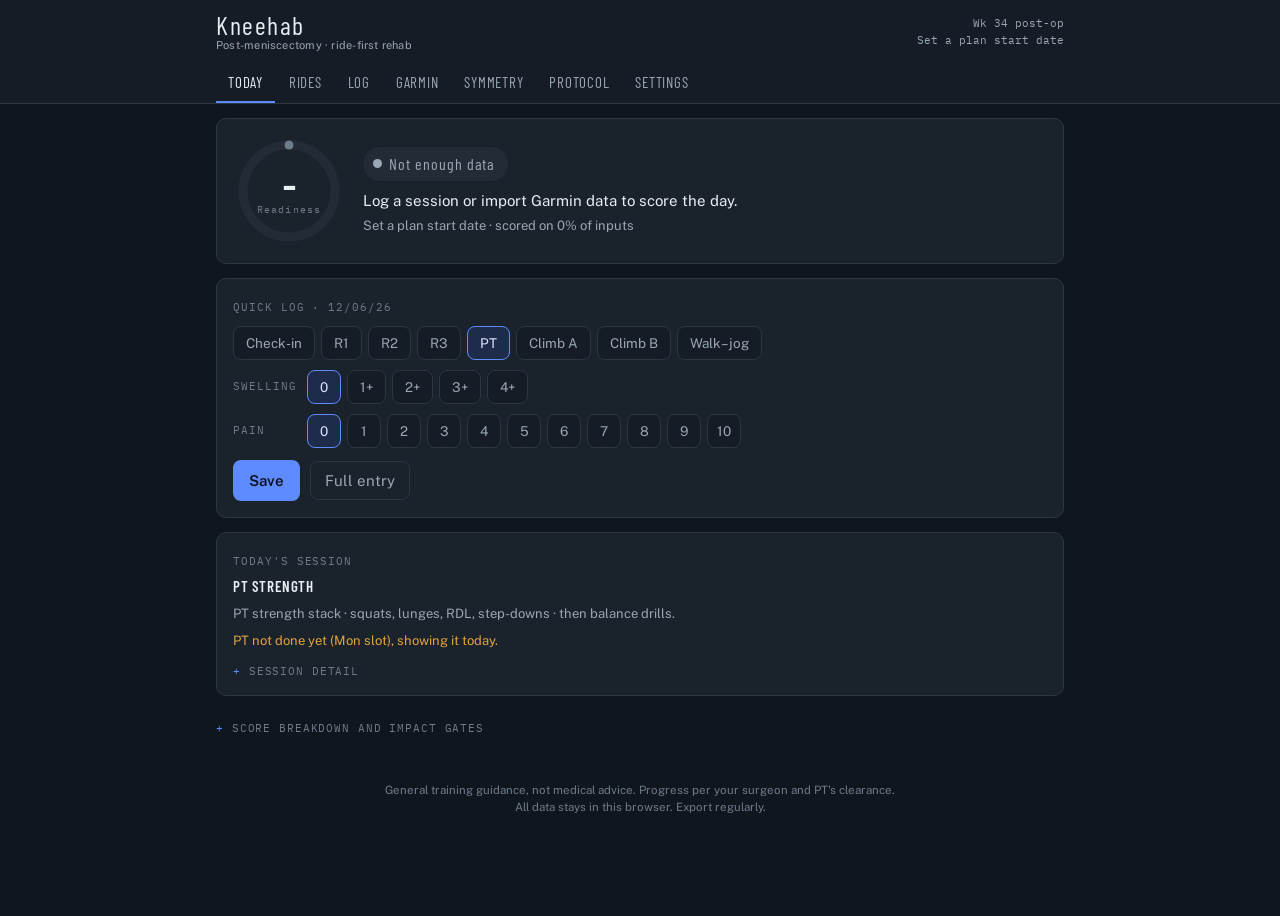
==== commit e5776369: "v2.3: ride-first layout with a Rides tab; climbing moves off the plan The week plan is now Mon PT, T" ====
--- a/index.html
+++ b/index.html
@@ -18,11 +18,12 @@
 
 <header class="top">
   <div class="top-in">
-    <div class="brand">Kneehab<small>Post-meniscectomy · medial meniscus</small></div>
+    <div class="brand">Kneehab<small>Post-meniscectomy · ride-first rehab</small></div>
     <div class="top-right" id="top-right"></div>
   </div>
   <nav class="tabs" id="tabs">
     <button data-tab="today" class="on">Today</button>
+    <button data-tab="rides">Rides</button>
     <button data-tab="log">Log</button>
     <button data-tab="garmin">Garmin</button>
     <button data-tab="symmetry">Symmetry</button>
@@ -33,6 +34,7 @@
 
 <main class="wrap">
   <section id="tab-today"></section>
+  <section id="tab-rides" class="hidden"></section>
   <section id="tab-log" class="hidden"></section>
   <section id="tab-garmin" class="hidden"></section>
   <section id="tab-symmetry" class="hidden"></section>
--- a/app.css
+++ b/app.css
@@ -177,6 +177,11 @@
 .entry-top{display:flex; gap:7px; align-items:center; flex-wrap:wrap}
 .entry-top .d{font-family:var(--mono); font-size:12px; color:var(--ink-soft); margin-right:2px}
 .note-txt{font-size:13px; color:var(--ink-soft); margin-top:7px; white-space:pre-wrap}
+.entry.unrated{border-color:#57451F; background:#1B2029}
+.entry-edit{display:flex; gap:14px; align-items:center; flex-wrap:wrap; margin-top:9px}
+.entry-edit label{display:flex; align-items:center; gap:6px; font-family:var(--mono);
+  font-size:10.5px; letter-spacing:.07em; text-transform:uppercase; color:var(--ink-mute)}
+.entry-edit select{width:auto; padding:5px 8px; font-family:var(--mono); font-size:13px; border-radius:6px}
 .entry-actions{display:flex; gap:7px; margin-top:9px; flex-wrap:wrap}
 .entry-actions button{background:none; border:1px solid var(--line); border-radius:7px;
   color:var(--ink-soft); font-size:12px; padding:5px 9px}
@@ -212,3 +217,34 @@
   .dial .val b{font-size:28px}
   .brand{font-size:22px}
 }
+
+/* ---- quick log, folds, toast (v2.2) ---- */
+.ql .ql-row{display:flex; align-items:center; gap:10px; margin-top:10px; flex-wrap:wrap}
+.ql .ql-row > .cap{min-width:64px}
+.seg.tight button{padding:8px 0; min-width:34px; text-align:center}
+.ql-flag{display:flex; gap:8px; align-items:flex-start; font-size:13px; color:var(--ink-soft); margin-top:12px}
+.ql-flag input{margin-top:2px}
+details.fold > summary{cursor:pointer; font-family:var(--mono); font-size:11px; letter-spacing:.08em; text-transform:uppercase; color:var(--ink-mute); margin-top:12px; list-style:none}
+details.fold > summary::before{content:'+ '; color:var(--blue)}
+details.fold[open] > summary::before{content:'− '}
+details.card-fold > summary.card-summary{margin:14px 0 0; padding:10px 0}
+#toast{position:fixed; left:50%; bottom:22px; transform:translate(-50%, 20px); background:var(--card); border:1px solid var(--line); border-radius:10px; padding:12px 16px; font-size:13.5px; max-width:min(92vw, 460px); opacity:0; pointer-events:none; transition:.25s; z-index:50; box-shadow:0 8px 30px rgba(0,0,0,.4)}
+#toast.on{opacity:1; transform:translate(-50%, 0)}
+code{font-family:var(--mono); font-size:12px; color:var(--blue)}
+
+/* ---------- rides tab (v2.3) ---------- */
+.ride-strip{display:grid; grid-template-columns:repeat(3,1fr); gap:10px}
+.ride-pill{background:var(--card-2); border:1px solid var(--line); border-radius:9px; padding:10px 12px; text-align:center}
+.ride-pill b{display:block; font-family:var(--disp); font-size:22px; line-height:1.1; margin-top:3px}
+.ride-pill .sub{display:block; font-size:11.5px; color:var(--ink-soft); margin-top:3px}
+.ride-pill.done{border-color:var(--green); }
+.ride-pill.done b{color:var(--green)}
+.ride-pill.today{border-color:var(--blue); background:var(--blue-soft)}
+.ride-pill.today b{color:var(--blue)}
+.ride-pill.missed{border-color:var(--amber)}
+.ride-pill.missed b{color:var(--amber)}
+.ride-card.is-today{border-color:var(--blue)}
+.ride-stats{grid-template-columns:repeat(3,1fr); gap:8px}
+.ride-stats .stat{padding:10px 9px}
+.ride-stats .stat .sub{font-size:11px}
+.ride-stats .stat b{font-size:20px}
